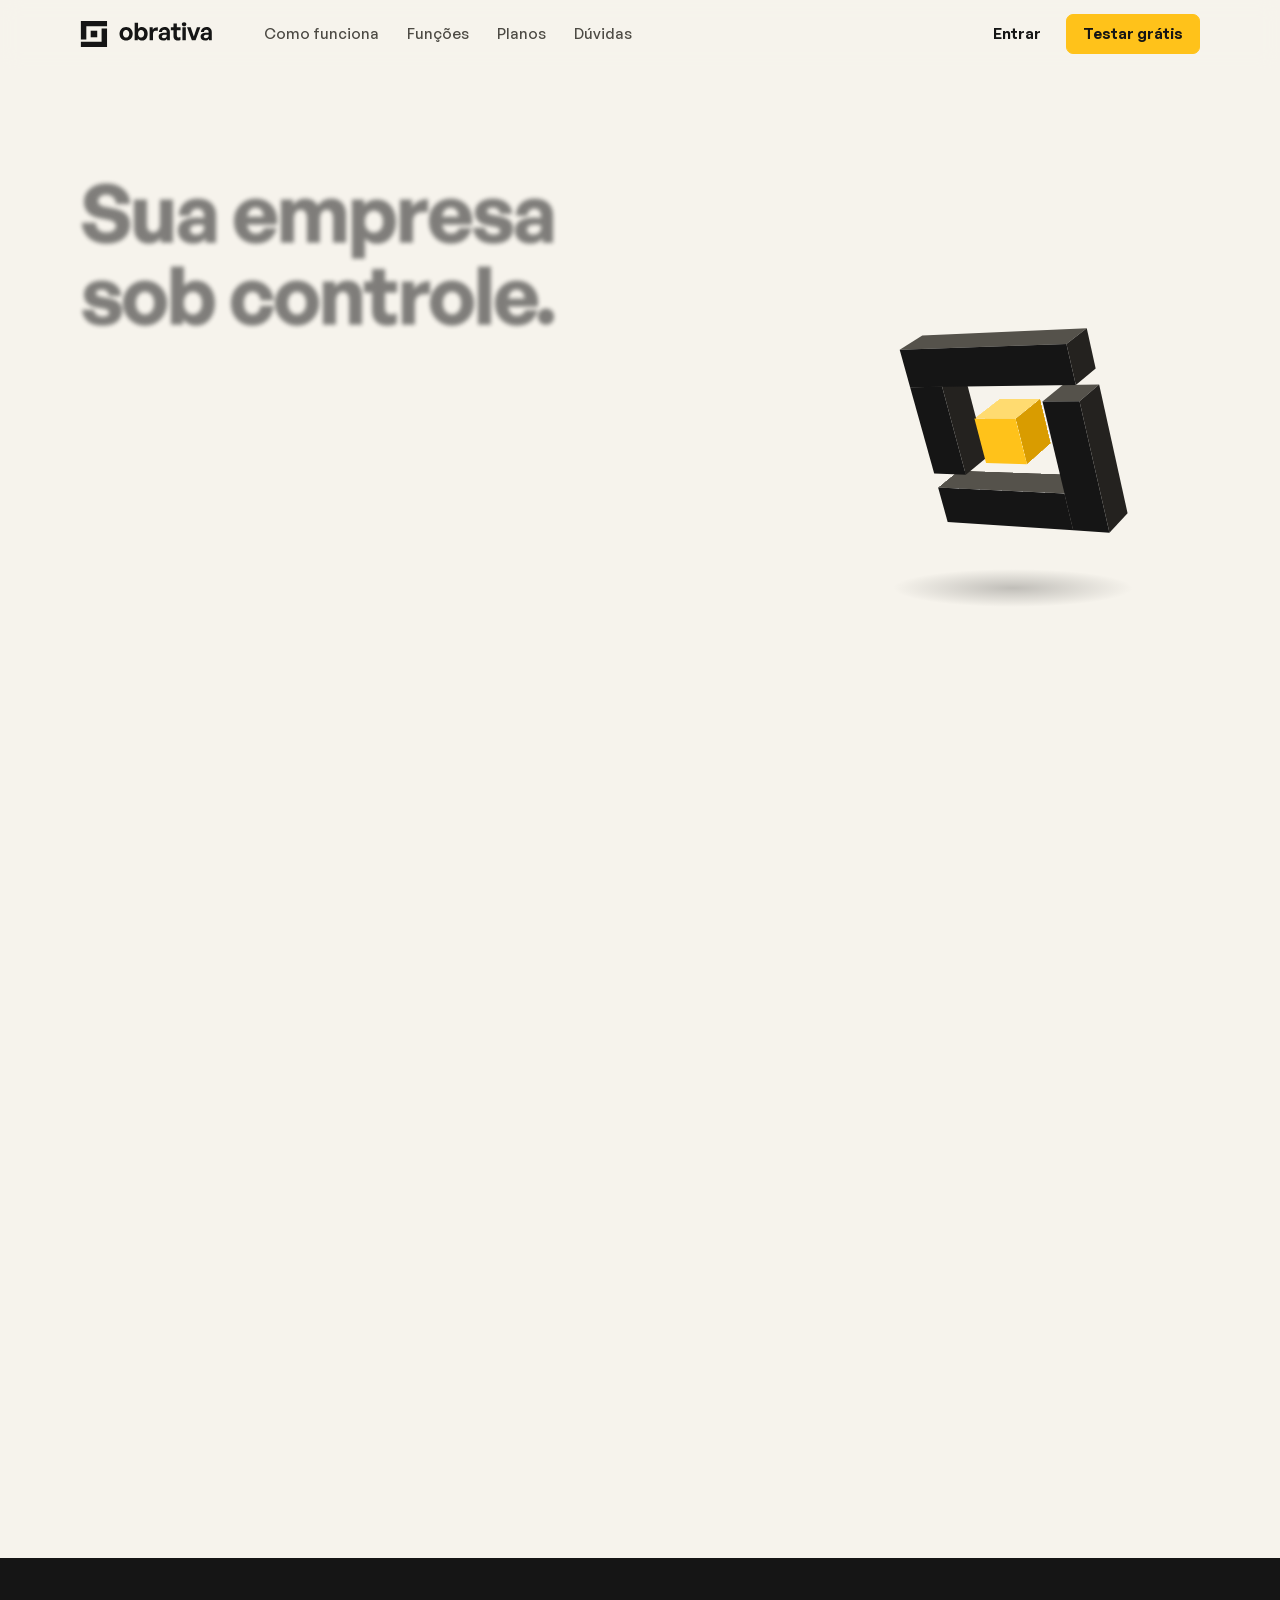
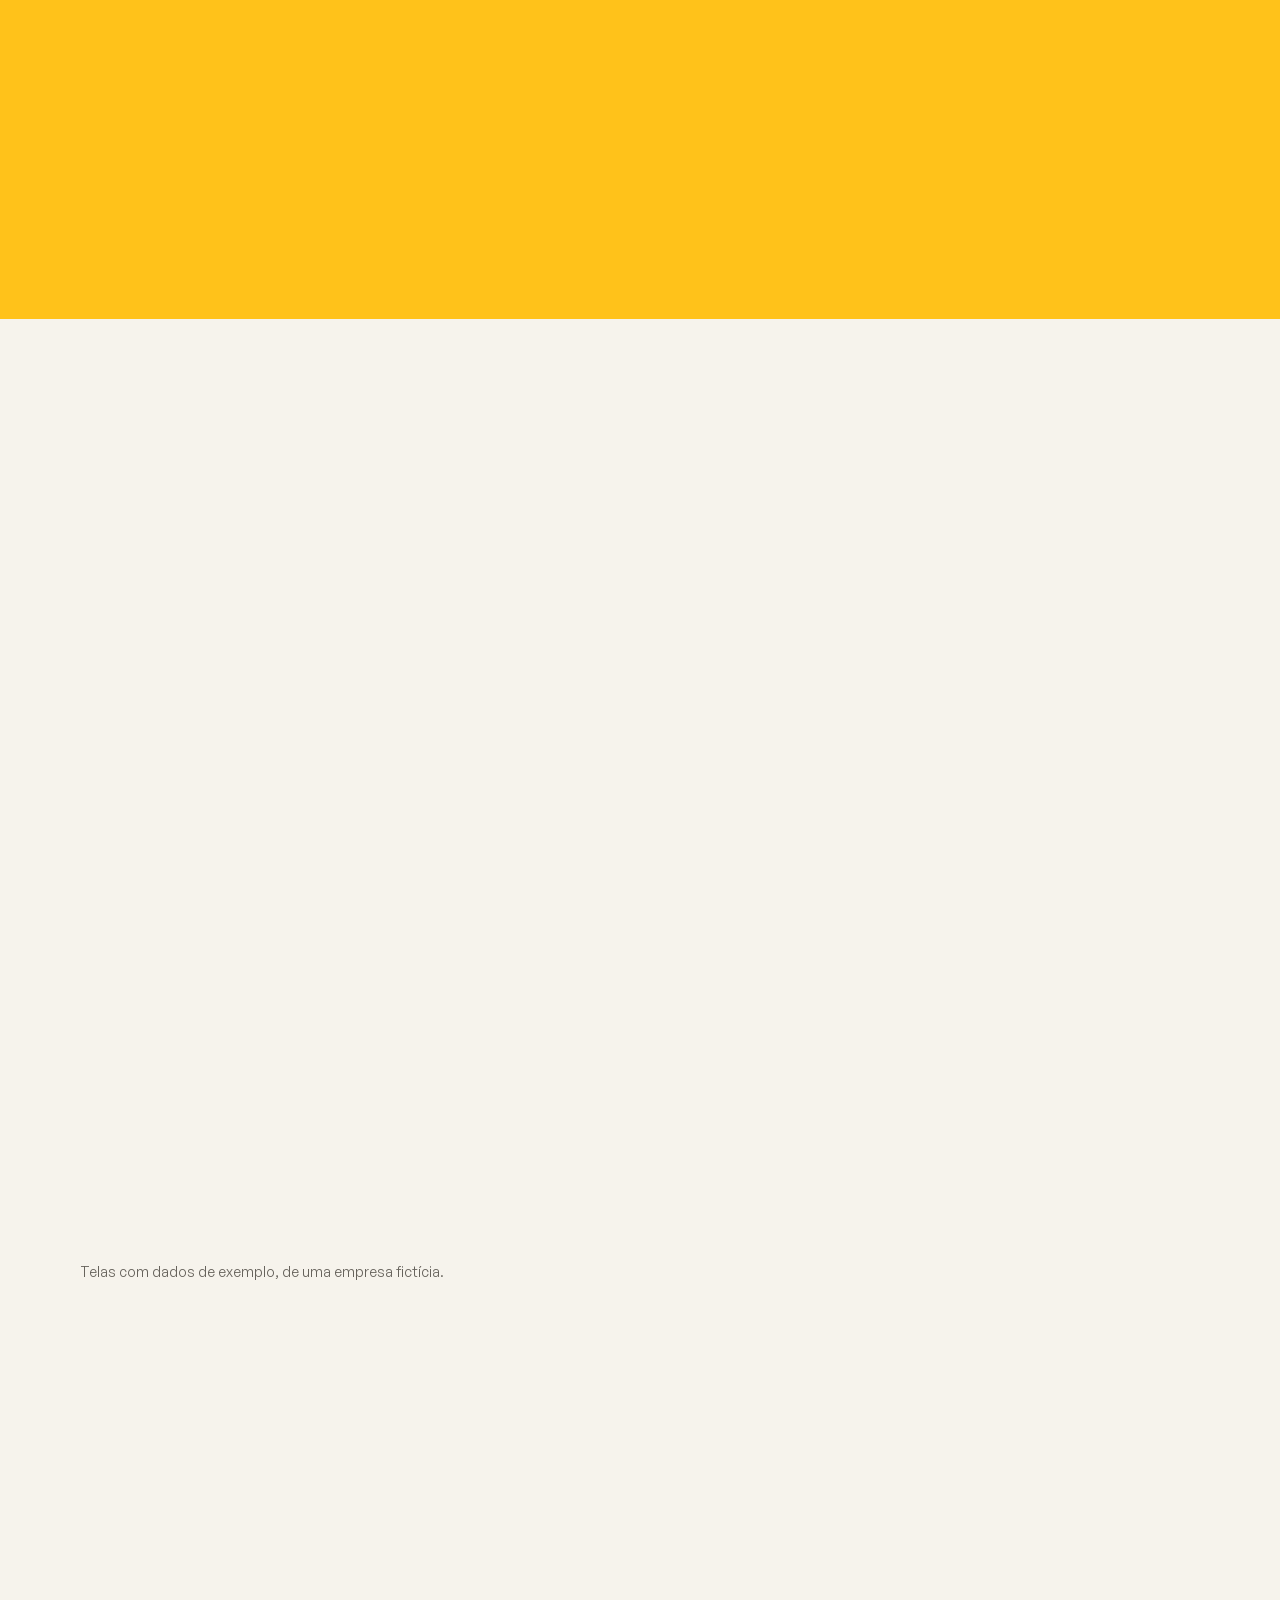
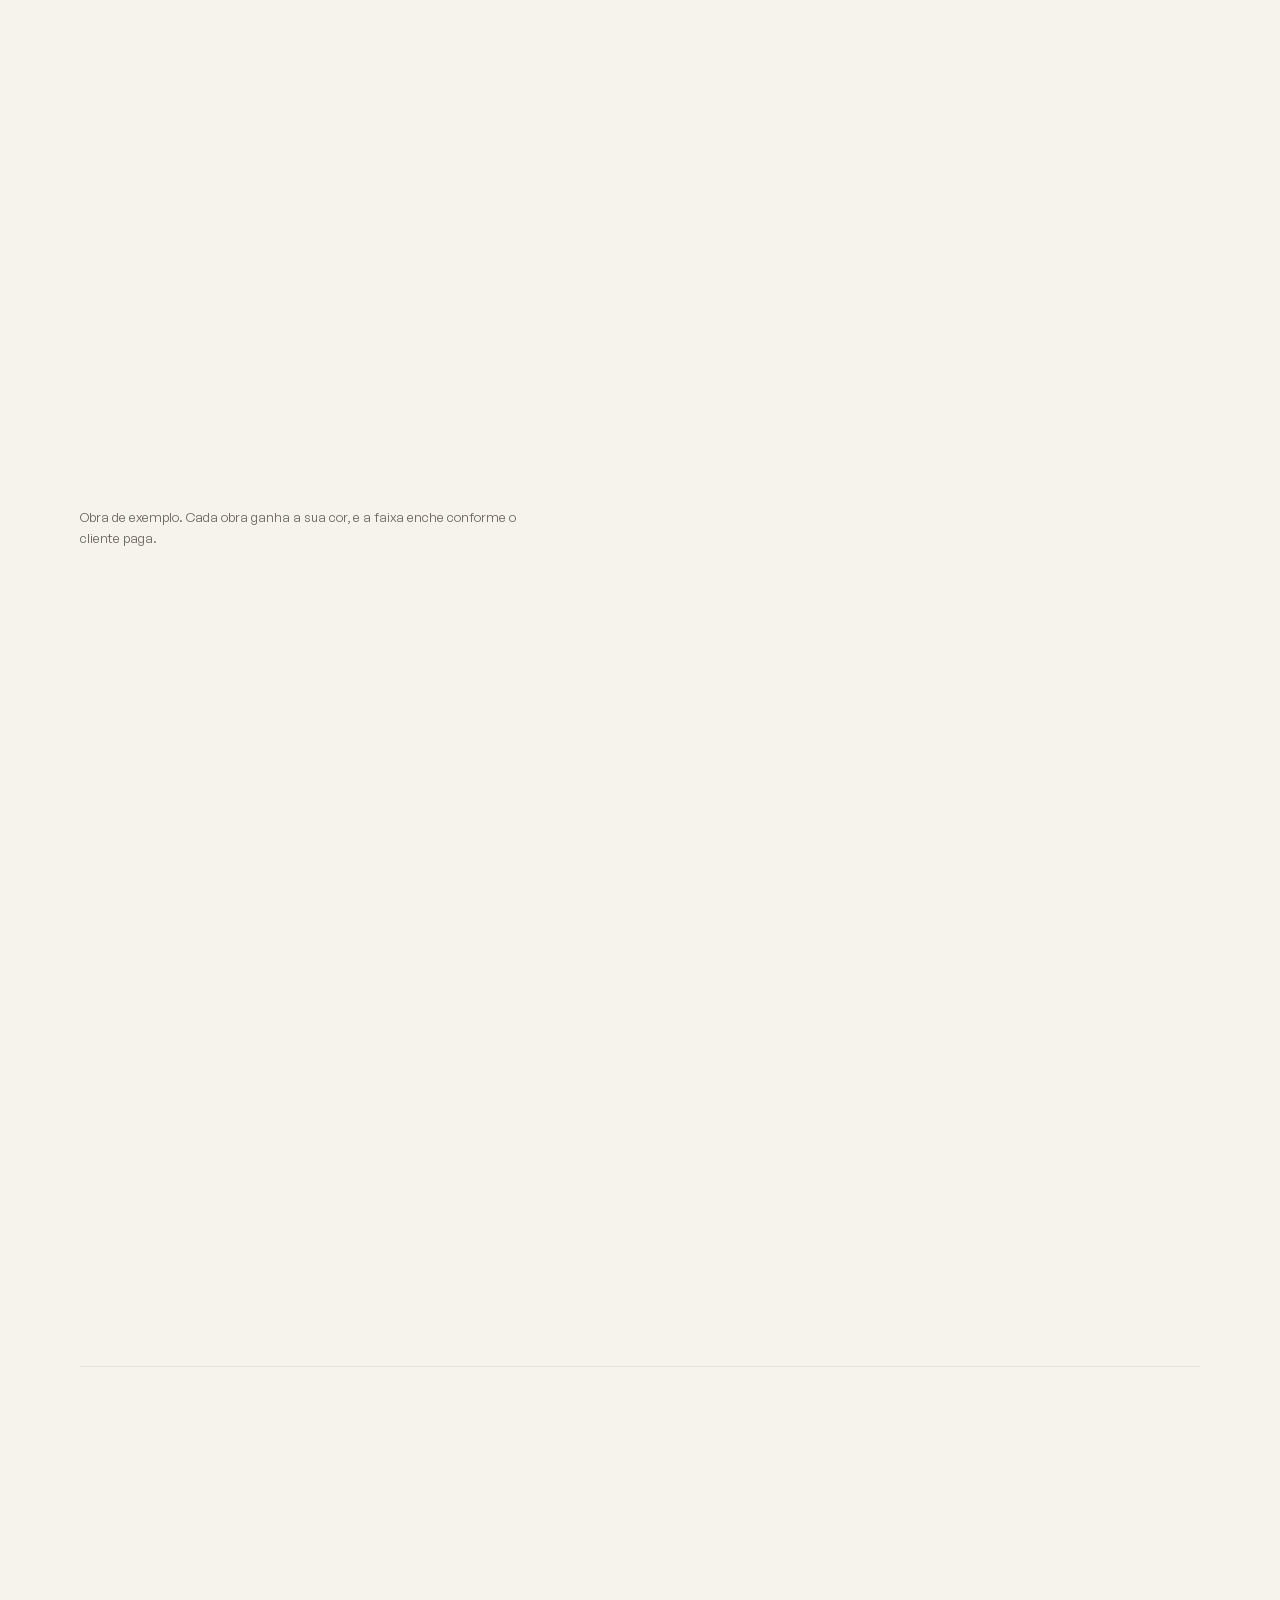
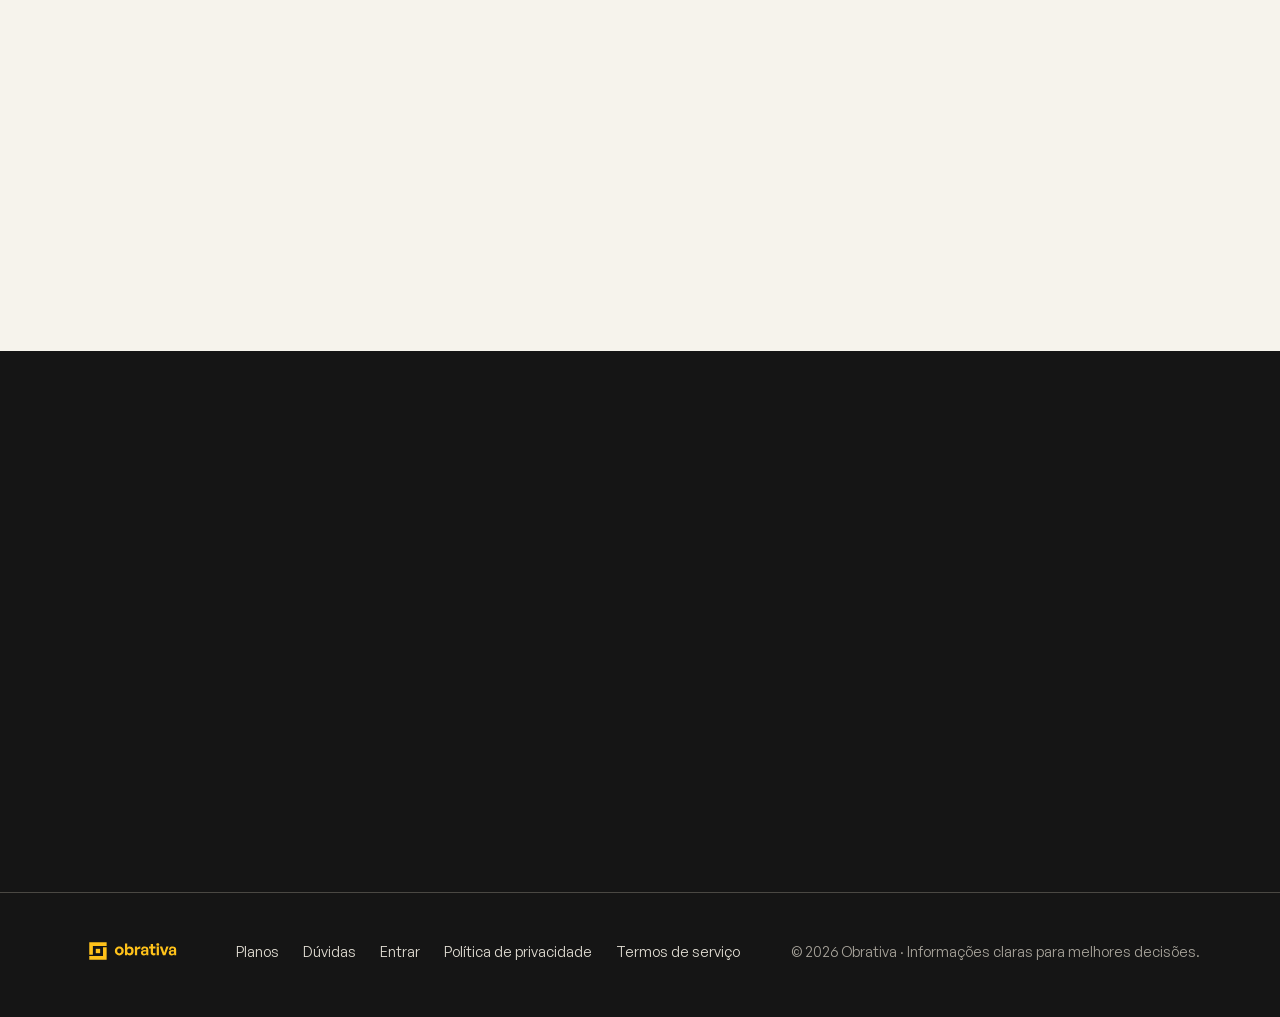
==== index.html @ 3d0e854f "Home no celular: título e símbolo 3D lado a lado No tablet e no celular o símbolo 3D ia para baixo d" ====
<!doctype html>
<html lang="pt-BR">
<head>
<meta charset="utf-8">
<meta name="viewport" content="width=device-width, initial-scale=1">
<title>Obrativa · Financeiro para empresas de obras e reformas</title>
<meta name="description" content="Você lança o pagamento uma vez e sabe na hora quanto tem no banco e quanto cada obra recebeu, gastou e ainda tem a receber. Teste grátis por 14 dias.">
<meta name="theme-color" content="#151515">
<meta property="og:title" content="Obrativa · Sua empresa sob controle. Cada obra também.">
<meta property="og:description" content="Um lançamento, dois controles: o caixa da empresa e o financeiro de cada obra, juntos. Para empresas de reforma, manutenção predial e fachadas.">
<meta property="og:image" content="assets/video-capa.webp">
<meta property="og:locale" content="pt_BR">
<script>{ document.documentElement.classList.add('anima'); setTimeout(() => { if (!window.gsap) document.documentElement.classList.remove('anima') }, 3000) }</script>
<link rel="icon" href="assets/favicon.svg" type="image/svg+xml">
<link rel="preload" href="assets/GeneralSans-Variable.woff2" as="font" type="font/woff2" crossorigin>
<style>
@font-face {
  font-family: "General Sans";
  src: url("assets/GeneralSans-Variable.woff2") format("woff2");
  font-weight: 200 700;
  font-display: swap;
}

:root {
  --amarelo: #ffc21a;
  --amarelo-pressionado: #f2b200;
  --amarelo-fundo: #fff4d1;
  --preto: #151515;
  --grafite: #2a2926;
  --grafite-borda: #4a4843;
  --trilho-texto: #e2ded4;
  --trilho-suave: #a8a49b;
  --cal: #f6f3ec;
  --papel: #ffffff;
  --papel-2: #faf8f3;
  --filete: #e6e1d6;
  --filete-forte: #cfc9bc;
  --tinta-2: #4d4a44;
  --tinta-3: #67635c;
  --terracota: #b5452f;
  --terracota-fundo: #fbe9e4;
  --musgo: #3d7a3a;
  --musgo-fundo: #e7f1e3;

  --sombra-painel: 0 1px 2px rgb(21 21 21 / 0.06), 0 6px 18px -8px rgb(21 21 21 / 0.12);
  --sombra-tela: 0 2px 4px rgb(21 21 21 / 0.08), 0 40px 80px -40px rgb(21 21 21 / 0.45);
  --raio: 10px;
  --raio-campo: 7px;
  --largura: 1200px;
  --margem: clamp(16px, 4vw, 40px);
  --sai: cubic-bezier(0.16, 1, 0.3, 1);
}

*, *::before, *::after { box-sizing: border-box; }
html { scroll-behavior: smooth; scroll-padding-top: 80px; -webkit-text-size-adjust: 100%; scrollbar-color: var(--filete-forte) var(--cal); }
body {
  margin: 0;
  background: var(--cal);
  color: var(--preto);
  font-family: "General Sans", "Segoe UI Variable Text", "Segoe UI", system-ui, -apple-system, Roboto, Arial, sans-serif;
  font-size: 17px;
  line-height: 1.55;
  font-variant-numeric: tabular-nums;
  text-rendering: optimizeLegibility;
  -webkit-font-smoothing: antialiased;
  caret-color: var(--preto);
}
::selection { background: var(--amarelo); color: var(--preto); }
img, video, svg { display: block; max-width: 100%; }
a { color: inherit; text-underline-offset: 3px; text-decoration-thickness: 1px; }
:focus-visible { outline: 2px solid var(--preto); outline-offset: 3px; border-radius: 4px; }
.escuro :focus-visible { outline-color: var(--amarelo); }
h1, h2, h3 { margin: 0; font-weight: 650; text-wrap: balance; }
p { margin: 0; text-wrap: pretty; }
.envelope { width: 100%; max-width: var(--largura); margin: 0 auto; padding: 0 var(--margem); }
.pular { position: absolute; left: 12px; top: -60px; background: var(--amarelo); color: var(--preto); padding: 10px 14px; border-radius: var(--raio-campo); font-weight: 600; z-index: 100; text-decoration: none; }
.pular:focus { top: 12px; }
.icone { width: 20px; height: 20px; flex: none; fill: none; stroke: currentColor; stroke-width: 1.6; stroke-linecap: round; stroke-linejoin: round; }

/* Botões */
.btn {
  display: inline-flex; align-items: center; justify-content: center; gap: 8px;
  min-height: 48px; padding: 12px 22px; border-radius: var(--raio-campo);
  font: inherit; font-size: 16px; font-weight: 600; line-height: 1.2; text-decoration: none; cursor: pointer;
  border: 1px solid var(--filete-forte); background: var(--papel); color: var(--preto);
  transition: background-color 160ms var(--sai), border-color 160ms var(--sai), transform 120ms var(--sai);
  touch-action: manipulation;
}
.btn:hover { background: var(--papel-2); border-color: var(--grafite-borda); }
.btn:active { transform: scale(0.97); }
.btn.prim { background: var(--amarelo); border-color: var(--amarelo); }
.btn.prim:hover { background: var(--amarelo-pressionado); border-color: var(--amarelo-pressionado); }
.btn.preto { background: var(--preto); border-color: var(--preto); color: var(--cal); }
.btn.preto:hover { background: var(--grafite); border-color: var(--grafite); }
.btn.fant { border-color: transparent; background: transparent; }
.btn.fant:hover { background: rgb(21 21 21 / 0.05); border-color: transparent; }
.escuro .btn.fant { color: var(--cal); }
.escuro .btn.fant:hover { background: rgb(246 243 236 / 0.08); }
.btn.peq { min-height: 40px; padding: 8px 16px; font-size: 15px; }

/* Topo */
.topo { position: sticky; top: 0; z-index: 50; background: rgb(246 243 236 / 0.92); backdrop-filter: saturate(1.4) blur(10px); border-bottom: 1px solid transparent; transition: border-color 200ms; }
.topo.rolou { border-bottom-color: var(--filete); }
.topo .envelope { display: flex; align-items: center; gap: 28px; height: 68px; }
.topo .marca img { height: 28px; width: auto; }
.topo nav { display: flex; gap: 4px; margin-left: 12px; }
.topo nav a { text-decoration: none; font-size: 15px; font-weight: 500; color: var(--tinta-2); padding: 8px 12px; border-radius: var(--raio-campo); }
.topo nav a:hover { color: var(--preto); background: rgb(21 21 21 / 0.05); }
.topo .acoes { margin-left: auto; display: flex; gap: 8px; align-items: center; }

/* Abertura */
.abertura { padding: clamp(48px, 8vw, 96px) 0 0; position: relative; }
.abertura .grade-abertura { display: grid; grid-template-columns: minmax(0, 1.3fr) minmax(0, 0.7fr); gap: clamp(24px, 4vw, 56px); align-items: center; }
.abertura .texto { max-width: 820px; }
/* Símbolo em 3D: dois esquadros pretos fecham o quadrado em volta do caixa amarelo */
.figura { position: relative; width: 100%; max-width: 420px; aspect-ratio: 1; justify-self: end; }
.figura .cena { position: absolute; inset: 0; perspective: 1200px; perspective-origin: 50% 40%; }
.figura .chao { position: absolute; left: 18%; right: 18%; bottom: 7%; height: 10%; border-radius: 50%; background: radial-gradient(closest-side, rgb(21 21 21 / 0.24), rgb(21 21 21 / 0)); }
.simbolo3d, .simbolo3d * { transform-style: preserve-3d; }
.simbolo3d { position: absolute; left: 50%; top: 46%; width: 0; height: 0; }
.simbolo3d .giro, .simbolo3d .grupo, .simbolo3d .peca { position: absolute; left: 0; top: 0; width: 0; height: 0; }
.simbolo3d .face { position: absolute; backface-visibility: hidden; }
.abertura h1 { font-size: clamp(40px, 6.4vw, 80px); line-height: 1.02; letter-spacing: -0.035em; }
.marcado { background: linear-gradient(var(--amarelo), var(--amarelo)) 0 88% no-repeat; -webkit-box-decoration-break: clone; box-decoration-break: clone; padding: 0 0.06em; }
.abertura .sub { margin-top: 24px; font-size: clamp(18px, 1.6vw, 21px); line-height: 1.5; color: var(--tinta-2); max-width: 640px; }
.abertura .ctas { display: flex; flex-wrap: wrap; gap: 12px; margin-top: 32px; align-items: center; }
.abertura .preco-inicial { margin-top: 16px; font-size: 15px; color: var(--tinta-3); }
.abertura .preco-inicial b { color: var(--preto); font-weight: 600; }
.palco-tela { margin-top: clamp(48px, 7vw, 80px); position: relative; z-index: 2; }
.tela {
  border-radius: 12px; overflow: hidden; background: var(--papel);
  border: 1px solid var(--filete); box-shadow: var(--sombra-tela);
}
.tela img { width: 100%; height: auto; aspect-ratio: 1600 / 1000; }
.tela { will-change: auto; }
.palco-tela .tela { margin-bottom: calc(-1 * clamp(60px, 10vw, 150px)); }
.publico { display: flex; flex-wrap: wrap; gap: 6px 22px; margin-top: 28px; font-size: 14.5px; color: var(--tinta-3); }
.publico b { color: var(--tinta-2); font-weight: 600; }

/* Dor (fundo preto) */
.escuro { background: var(--preto); color: var(--cal); }
.dor { padding: calc(clamp(60px, 10vw, 150px) + clamp(40px, 6vw, 72px)) 0 clamp(72px, 10vw, 128px); }
.dor .grade { display: grid; grid-template-columns: 1.05fr 0.95fr; gap: clamp(40px, 6vw, 88px); align-items: center; }
.dor h2 { font-size: clamp(32px, 4.2vw, 52px); line-height: 1.06; letter-spacing: -0.03em; }
.dor .lead { margin-top: 20px; color: var(--trilho-suave); font-size: 18px; max-width: 520px; }
.dores { list-style: none; margin: 40px 0 0; padding: 0; border-top: 1px solid var(--grafite-borda); }
.dores li { padding: 18px 0; border-bottom: 1px solid var(--grafite-borda); display: grid; grid-template-columns: 1fr; gap: 4px; }
.dores b { font-size: clamp(18px, 1.7vw, 21px); font-weight: 600; letter-spacing: -0.01em; }
.dores span { color: var(--trilho-suave); font-size: 15.5px; }

/* O mesmo lançamento, duas vezes */
.duplicado { position: relative; display: grid; gap: 14px; }
.duplicado .rot { font-size: 13px; font-weight: 600; color: var(--trilho-suave); letter-spacing: 0.02em; }
.lanc {
  display: grid; grid-template-columns: auto 1fr auto; gap: 4px 14px; align-items: center;
  background: var(--papel); color: var(--preto); border-radius: var(--raio); padding: 14px 16px;
  border: 1px solid var(--filete); box-shadow: var(--sombra-painel); font-size: 15px;
}
.lanc .data { font-size: 13px; color: var(--tinta-3); }
.lanc .quem { font-weight: 600; }
.lanc .det { grid-column: 2; font-size: 13px; color: var(--tinta-3); }
.lanc .valor { grid-row: 1 / span 2; grid-column: 3; color: var(--terracota); font-weight: 650; }
.lanc .ponto { width: 9px; height: 9px; border-radius: 50%; display: inline-block; margin-right: 6px; vertical-align: 1px; }
.duplicado .copia { opacity: 0.58; transform: translateX(18px) rotate(-1.2deg); filter: saturate(0.6); }
.duplicado .copia2 { opacity: 0.32; transform: translateX(36px) rotate(1deg); filter: saturate(0.4); }
.etiqueta-dup { margin-left: 8px; background: var(--terracota); color: #fff; font-size: 12px; font-weight: 600; padding: 3px 10px; border-radius: 999px; }
.duplicado-lugar { display: flex; flex-direction: column; gap: 10px; }
.duplicado-lugar .lugar { display: flex; align-items: center; font-size: 12.5px; color: var(--trilho-suave); font-weight: 600; }

/* Virada (amarelo) */
.virada { background: var(--amarelo); color: var(--preto); padding: clamp(72px, 10vw, 128px) 0; overflow: hidden; }
.virada .cab { max-width: 760px; }
.virada h2 { font-size: clamp(44px, 7vw, 96px); line-height: 0.98; letter-spacing: -0.04em; }
.virada .cab p { margin-top: 24px; font-size: clamp(18px, 1.6vw, 21px); max-width: 600px; }
.ramo { margin-top: clamp(48px, 6vw, 72px); display: grid; grid-template-columns: minmax(0, 1fr) 120px minmax(0, 1fr); align-items: center; }
.ramo .origem .rot, .ramo .destino .rot { font-size: 13px; font-weight: 600; margin-bottom: 8px; }
.ramo .origem .lanc { border-color: var(--preto); box-shadow: 0 1px 0 var(--preto), var(--sombra-painel); }
.ramo svg.linhas { width: 120px; height: 260px; overflow: visible; }
.ramo .linhas path { fill: none; stroke: var(--preto); stroke-width: 1.6; stroke-linecap: round; }
.ramo .destinos { display: grid; gap: 18px; }
.destino .cartao { background: var(--papel); border-radius: var(--raio); padding: 16px 18px; border: 1px solid rgb(21 21 21 / 0.12); box-shadow: var(--sombra-painel); }
.destino .titulo { display: flex; align-items: center; gap: 10px; font-weight: 650; font-size: 16px; }
.destino .titulo .ladrilho { width: 34px; height: 34px; border-radius: 8px; display: grid; place-items: center; background: var(--preto); color: var(--amarelo); }
.destino .linha-valor { display: flex; flex-wrap: wrap; align-items: baseline; justify-content: space-between; gap: 12px; margin-top: 12px; font-size: 14px; color: var(--tinta-2); }
.destino .numero { white-space: nowrap; font-weight: 650; color: var(--preto); font-size: 18px; }
.destino .numero .antes { color: var(--tinta-3); font-weight: 500; font-size: 14px; text-decoration: line-through; margin-right: 8px; }
.virada .rodape-ramo { margin-top: 36px; font-weight: 600; display: flex; gap: 10px; align-items: center; }

/* Movimento (GSAP). Sem JS ou com "reduzir movimento", tudo já aparece no lugar. */
.anima .abertura [data-entra] { opacity: 0; }
.linha-t { display: inline-block; }
.ramo .linhas path { stroke-dasharray: 160; }
.marcado { background-size: var(--grifo, 100%) 0.42em; }

/* Seções claras */
.secao { padding: clamp(72px, 10vw, 128px) 0; }
.secao h2 { font-size: clamp(32px, 4.2vw, 52px); line-height: 1.06; letter-spacing: -0.03em; max-width: 820px; }
.secao .lead { margin-top: 18px; font-size: 19px; color: var(--tinta-2); max-width: 640px; }

/* Vídeo */
.video-caixa { margin-top: 40px; position: relative; border-radius: 14px; overflow: hidden; background: var(--preto); box-shadow: var(--sombra-tela); aspect-ratio: 16 / 9; }
.video-caixa video { width: 100%; height: 100%; object-fit: cover; }
.video-caixa .tocar {
  position: absolute; inset: 0; display: grid; place-items: end start; padding: clamp(16px, 3vw, 32px); border: 0; cursor: pointer;
  background: linear-gradient(rgb(21 21 21 / 0) 40%, rgb(21 21 21 / 0.35)); color: var(--preto); font: inherit;
}
.video-caixa .tocar span { display: inline-flex; align-items: center; gap: 12px; background: var(--amarelo); padding: 16px 26px 16px 20px; border-radius: 999px; font-weight: 650; font-size: 17px; box-shadow: 0 12px 30px -10px rgb(21 21 21 / 0.5); transition: transform 200ms var(--sai); }
.video-caixa .tocar:hover span { transform: scale(1.04); }
.video-caixa .tocar svg { width: 22px; height: 22px; fill: var(--preto); }
.video-caixa.tocando .tocar { display: none; }
.nota { margin-top: 12px; font-size: 14px; color: var(--tinta-3); }

/* As cinco perguntas */
.perguntas .grade { display: grid; grid-template-columns: 0.9fr 1.1fr; gap: clamp(40px, 6vw, 80px); align-items: center; margin-top: 48px; }
.ficha { background: var(--papel); border: 1px solid var(--filete); border-radius: 14px; box-shadow: var(--sombra-painel); padding: 22px 24px 18px; }
.ficha .nome { display: flex; align-items: center; gap: 10px; font-weight: 650; font-size: 19px; }
.ficha .nome .ponto { width: 10px; height: 10px; border-radius: 50%; background: #566170; }
.ficha .tag { margin-left: auto; font-size: 12px; font-weight: 600; padding: 2px 9px; border-radius: 999px; background: var(--musgo-fundo); color: #2f6a2c; border: 1px solid #c8dfc1; }
.ficha dl { margin: 16px 0 0; }
.ficha .q { display: flex; justify-content: space-between; align-items: baseline; gap: 16px; padding: 12px 0; border-top: 1px solid var(--filete); }
.ficha dt { color: var(--tinta-2); font-size: 16px; }
.ficha dd { margin: 0; font-weight: 650; font-size: 18px; white-space: nowrap; }
.ficha .q.saldo dd { color: var(--musgo); }
.ficha .q.destaque { background: var(--amarelo-fundo); margin: 0 -24px; padding: 12px 24px; border-top-color: #f2d77a; }
.fita-bloco { margin-top: 8px; padding-top: 14px; border-top: 1px solid var(--filete); }
.fita-bloco .rot { display: flex; justify-content: space-between; font-size: 13px; font-weight: 600; color: var(--tinta-2); }
.fita { display: grid; grid-template-columns: repeat(7, 1fr); gap: 3px; height: 22px; margin-top: 8px; }
.fita i { border-radius: 4px; background: var(--papel-2); border: 1px dashed var(--filete-forte); position: relative; overflow: hidden; }
.fita i.cheio { border: 0; background: var(--t); }
.fita i.parcial { border: 1px solid var(--filete-forte); }
.fita i.parcial b { position: absolute; inset: 0 auto 0 0; width: var(--p); background: var(--t); }
.fita i.cheio, .fita i.parcial b { transform-origin: left center; }
.fita-bloco .escala { display: flex; justify-content: space-between; font-size: 12px; color: var(--tinta-3); margin-top: 6px; }
.exemplo { margin-top: 12px; font-size: 13px; color: var(--tinta-3); }

/* Funções */
.funcao { display: grid; grid-template-columns: 0.8fr 1.2fr; gap: clamp(32px, 5vw, 72px); align-items: center; padding: clamp(40px, 5vw, 64px) 0; border-top: 1px solid var(--filete); }
.funcao:first-of-type { border-top: 0; }
.funcao.inverte { grid-template-columns: 1.2fr 0.8fr; }
.funcao.inverte .texto { order: 2; }
.funcao h3 { font-size: clamp(24px, 2.4vw, 30px); line-height: 1.15; letter-spacing: -0.02em; }
.funcao p { margin-top: 14px; color: var(--tinta-2); }
.funcao ul { list-style: none; padding: 0; margin: 18px 0 0; display: grid; gap: 10px; }
.funcao li { display: flex; gap: 10px; font-size: 16px; }
.funcao li .icone { color: var(--musgo); margin-top: 3px; width: 18px; height: 18px; }
.plano-tag { display: inline-block; margin-top: 18px; font-size: 13px; font-weight: 600; color: var(--tinta-2); padding: 3px 10px; border: 1px solid var(--filete-forte); border-radius: 999px; background: var(--papel); }
.mais-funcoes { margin-top: clamp(32px, 4vw, 48px); display: grid; grid-template-columns: repeat(3, 1fr); border-top: 1px solid var(--preto); }
.mais-funcoes div { padding: 22px 24px 22px 0; border-bottom: 1px solid var(--filete); }
.mais-funcoes div:not(:nth-child(3n + 1)) { padding-left: 24px; border-left: 1px solid var(--filete); }
.mais-funcoes b { display: block; font-size: 17px; font-weight: 650; }
.mais-funcoes span { display: block; margin-top: 6px; font-size: 15px; color: var(--tinta-2); }

/* Planos */
.planos { background: var(--papel-2); border-top: 1px solid var(--filete); border-bottom: 1px solid var(--filete); }
.planos .cab { display: flex; flex-wrap: wrap; justify-content: space-between; align-items: end; gap: 24px; }
.periodo { position: relative; display: inline-flex; background: var(--papel); border: 1px solid var(--filete-forte); border-radius: 999px; padding: 4px; }
.periodo .pilula { position: absolute; left: 0; top: 4px; bottom: 4px; width: 0; border-radius: 999px; background: var(--preto); box-shadow: 0 2px 6px -2px rgb(21 21 21 / 0.4); }
.periodo button { position: relative; z-index: 1; font: inherit; font-size: 15px; font-weight: 600; border: 0; background: none; padding: 9px 18px; border-radius: 999px; cursor: pointer; color: var(--tinta-2); min-height: 40px; transition: color 220ms var(--sai); }
.periodo button[aria-pressed="true"] { color: var(--cal); }
.sem-pilula .periodo button[aria-pressed="true"] { background: var(--preto); }
.periodo small { font-weight: 500; opacity: 0.8; }
.cartoes { display: grid; grid-template-columns: repeat(3, 1fr); gap: 16px; margin-top: 40px; align-items: stretch; }
.plano { background: var(--papel); border: 1px solid var(--filete); border-radius: 14px; padding: 28px 26px; display: flex; flex-direction: column; box-shadow: var(--sombra-painel); }
.plano h3 { font-size: 24px; letter-spacing: -0.02em; display: flex; align-items: center; gap: 10px; }
.plano .frase { margin-top: 6px; color: var(--tinta-2); font-size: 15.5px; min-height: 2.9em; }
.plano .valor { margin-top: 22px; display: flex; align-items: baseline; gap: 6px; }
.plano .valor b { font-size: 46px; font-weight: 650; letter-spacing: -0.035em; line-height: 1; }
.plano .valor span { color: var(--tinta-3); font-size: 15px; }
.plano .equiv { margin-top: 6px; font-size: 14px; color: var(--tinta-3); min-height: 1.5em; }
.plano .btn { margin-top: 22px; width: 100%; }
.plano ul { list-style: none; padding: 0; margin: 24px 0 0; display: grid; gap: 11px; font-size: 15.5px; }
.plano li { display: flex; gap: 10px; }
.plano li .icone { color: var(--musgo); width: 18px; height: 18px; margin-top: 3px; }
.plano li.base { font-weight: 600; }
@media (hover: hover) {
  .plano { transition: box-shadow 260ms var(--sai), translate 260ms var(--sai); }
  .plano:hover { translate: 0 -3px; box-shadow: 0 2px 4px rgb(21 21 21 / 0.06), 0 22px 40px -22px rgb(21 21 21 / 0.35); }
}
.plano .valor b, .plano .valor span, .plano .equiv { display: inline-block; }
.plano.principal { background: var(--preto); color: var(--cal); border-color: var(--preto); transform: translateY(-8px); box-shadow: 0 30px 60px -30px rgb(21 21 21 / 0.6); }
.plano.principal .frase, .plano.principal .valor span, .plano.principal .equiv { color: var(--trilho-suave); }
.plano.principal li .icone { color: var(--amarelo); }
.plano .selo { font-size: 12px; font-weight: 600; color: var(--preto); background: var(--amarelo); padding: 3px 10px; border-radius: 999px; letter-spacing: 0; }
.planos .rodape { margin-top: 32px; display: flex; flex-wrap: wrap; gap: 8px 28px; font-size: 15px; color: var(--tinta-2); }
.planos .rodape span { display: inline-flex; gap: 8px; align-items: center; }
.planos .rodape .icone { width: 18px; height: 18px; color: var(--musgo); }

/* Dúvidas */
.duvidas .grade { display: grid; grid-template-columns: 0.75fr 1.25fr; gap: clamp(32px, 6vw, 96px); align-items: start; }
.duvidas .lead { font-size: 17px; }
.faq details { border-top: 1px solid var(--filete-forte); }
.faq details:last-child { border-bottom: 1px solid var(--filete-forte); }
.faq summary { list-style: none; cursor: pointer; display: flex; justify-content: space-between; gap: 20px; align-items: center; padding: 20px 0; font-weight: 600; font-size: 18px; }
.faq summary::-webkit-details-marker { display: none; }
.faq summary .icone { transition: transform 240ms var(--sai); }
.faq details[open] summary .icone { transform: rotate(45deg); }
.faq .resposta { margin: 0 0 18px; background: var(--papel); border: 1px solid var(--filete); border-radius: 12px; box-shadow: var(--sombra-painel); overflow: hidden; }
.faq .resposta p { padding: 18px 22px; color: var(--tinta-2); max-width: 68ch; }

/* Chamada final */
.final { padding: clamp(80px, 11vw, 144px) 0; text-align: left; }
.final .envelope { display: grid; grid-template-columns: 1fr auto; gap: 40px; align-items: end; }
.final h2 { font-size: clamp(36px, 5.4vw, 72px); line-height: 1.02; letter-spacing: -0.035em; max-width: 860px; }
.final h2 em { font-style: normal; color: var(--amarelo); }
.final p { margin-top: 20px; color: var(--trilho-suave); font-size: 18px; }
.final .ctas { display: flex; flex-direction: column; gap: 10px; align-items: stretch; min-width: 260px; }

.pe { background: var(--preto); color: var(--trilho-suave); border-top: 1px solid var(--grafite-borda); padding: 40px 0 48px; font-size: 14.5px; }
.pe .envelope { display: flex; flex-wrap: wrap; gap: 24px 48px; align-items: center; justify-content: space-between; }
.pe img { height: 36px; width: auto; }
.pe nav { display: flex; flex-wrap: wrap; gap: 8px 24px; }
.pe a { text-decoration: none; color: var(--trilho-texto); }
.pe a:hover { color: var(--amarelo); }

@media (max-width: 1000px) {
  /* Tablet e celular: título e símbolo 3D lado a lado (título maior); o resto do texto embaixo, na largura toda */
  .abertura .grade-abertura { grid-template-columns: minmax(0, 1fr) clamp(92px, 27vw, 240px); grid-template-areas: 'titulo figura' 'resto resto'; column-gap: clamp(8px, 3vw, 28px); row-gap: 0; align-items: center; }
  .abertura .texto { display: contents; }
  .abertura h1 { grid-area: titulo; }
  .abertura .texto > :not(h1) { grid-column: 1 / -1; }
  .figura { grid-area: figura; max-width: none; justify-self: end; margin: 0; }
  .topo nav { display: none; }
  .dor .grade, .perguntas .grade, .duvidas .grade { grid-template-columns: 1fr; }
  .funcao, .funcao.inverte { grid-template-columns: 1fr; }
  .funcao.inverte .texto { order: 0; }
  .cartoes { grid-template-columns: 1fr; max-width: 520px; }
  .plano.principal { transform: none; order: -1; }
  .mais-funcoes { grid-template-columns: 1fr 1fr; }
  .mais-funcoes div:not(:nth-child(3n + 1)) { padding-left: 0; border-left: 0; }
  .mais-funcoes div:nth-child(2n) { padding-left: 20px; border-left: 1px solid var(--filete); }
  .final .envelope { grid-template-columns: 1fr; }
  .final .ctas { flex-direction: row; flex-wrap: wrap; }
}
@media (max-width: 400px) {
  .abertura h1 { font-size: 34px; }
  .abertura .grade-abertura { grid-template-columns: minmax(0, 1fr) 88px; }
}
@media (max-width: 760px) {
  body { font-size: 16px; }
  .topo .envelope { height: 60px; gap: 12px; }
  .topo .marca img { height: 24px; }
  .topo .entrar { display: none; }
  .ramo { grid-template-columns: 1fr; }
  .ramo { gap: 20px; }
  .ramo svg.linhas { display: none; }
  .com-movimento .ramo .destino { transform: translateY(12px); }
  .abertura .ctas .btn { flex: 1 1 100%; }
  .mais-funcoes { grid-template-columns: 1fr; }
  .mais-funcoes div:nth-child(2n) { padding-left: 0; border-left: 0; }
  .ficha { padding: 18px 16px 14px; }
  .ficha .q.destaque { margin: 0 -16px; padding: 12px 16px; }
  .ficha dt { font-size: 15px; }
  .ficha dd { font-size: 16px; }
  .duplicado .copia { transform: rotate(-1deg); }
  .duplicado .copia2 { transform: rotate(0.8deg); }
  .duplicado { padding: 0 6px; }
  .faq summary { font-size: 17px; }
  .faq .resposta p { padding: 16px 18px; }
  .final .ctas .btn { flex: 1 1 100%; }
}
@media (prefers-reduced-motion: reduce) {
  html { scroll-behavior: auto; } /* os atalhos rolam pelo interacoes.js */
  *, *::before, *::after { transition-duration: 0.01ms !important; transition-delay: 0ms !important; }
}
</style>
</head>
<body>
<a class="pular" href="#conteudo">Pular para o conteúdo</a>

<svg width="0" height="0" style="position:absolute" aria-hidden="true">
  <symbol id="i-check" viewBox="0 0 20 20"><path d="m4.5 10.5 3.5 3.5 7.5-8"/></symbol>
  <symbol id="i-mais" viewBox="0 0 20 20"><path d="M10 4.5v11M4.5 10h11"/></symbol>
  <symbol id="i-avancar" viewBox="0 0 20 20"><path d="m8 4.5 5.5 5.5L8 15.5"/></symbol>
  <symbol id="i-banco" viewBox="0 0 20 20"><path d="M3 8 10 3.5 17 8M4.5 8.5v6M8 8.5v6M12 8.5v6M15.5 8.5v6M3 16.5h14"/></symbol>
  <symbol id="i-obras" viewBox="0 0 20 20"><path d="M3 16.5h14M5 16.5V9l5-4 5 4v7.5"/><path d="M8.5 16.5v-4h3v4"/></symbol>
  <symbol id="i-play" viewBox="0 0 20 20"><path d="M6.5 4.2v11.6a.7.7 0 0 0 1.05.6l9.2-5.8a.7.7 0 0 0 0-1.2l-9.2-5.8a.7.7 0 0 0-1.05.6z"/></symbol>
</svg>

<header class="topo" id="topo">
  <div class="envelope">
    <a class="marca" href="#inicio" aria-label="Obrativa, voltar ao início"><img src="assets/obrativa-horizontal.svg" alt="Obrativa" width="132" height="28"></a>
    <nav aria-label="Seções">
      <a href="#como-funciona">Como funciona</a>
      <a href="#funcoes">Funções</a>
      <a href="#planos">Planos</a>
      <a href="#duvidas">Dúvidas</a>
    </nav>
    <div class="acoes">
      <a class="btn fant peq entrar" href="https://eagleaiagency.github.io/obrativa.github.io/">Entrar</a>
      <a class="btn prim peq" href="https://eagleaiagency.github.io/obrativa.github.io/?plano=gestao">Testar grátis</a>
    </div>
  </div>
</header>

<main id="conteudo">

<section class="abertura" id="inicio" aria-labelledby="titulo">
  <div class="envelope">
    <div class="grade-abertura">
    <div class="texto">
      <h1 id="titulo"><span class="linha-t" data-entra>Sua empresa sob controle.</span> <span class="linha-t" data-entra><span class="marcado">Cada obra também.</span></span></h1>
      <p class="sub" data-entra>O financeiro feito para quem toca reforma, manutenção predial e fachada. Você lança o pagamento uma vez e já sabe quanto tem no banco e quanto cada obra recebeu, gastou e ainda tem a receber.</p>
      <div class="ctas" data-entra>
        <a class="btn prim" href="https://eagleaiagency.github.io/obrativa.github.io/?plano=gestao">Testar grátis por 14 dias <svg class="icone" aria-hidden="true"><use href="#i-avancar"/></svg></a>
        <a class="btn fant" href="#video"><svg class="icone" aria-hidden="true" style="fill:currentColor;stroke:none"><use href="#i-play"/></svg> Ver o app em 1 minuto</a>
      </div>
      <p class="preco-inicial" data-entra>Planos a partir de <b>R$ 59 por mês</b>. Troque de plano quando quiser.</p>
    </div>
    <div class="figura" aria-hidden="true"><div class="chao"></div><div class="cena" id="cena"></div></div>
    </div>
    <div class="publico" aria-label="Para quem é" data-entra>
      <b>Para empresas de</b><span>reformas</span><span>manutenção predial</span><span>fachadas</span><span>pintura</span><span>impermeabilização</span>
    </div>
    <div class="palco-tela" data-entra>
      <figure class="tela" style="margin:0">
        <img src="assets/tela-inicio.webp" width="1600" height="1000" alt="Painel Financeiro do Obrativa: saldo de todas as contas, entradas e saídas do mês, contas a pagar da semana e o resumo das obras." fetchpriority="high">
      </figure>
    </div>
  </div>
</section>

<section class="dor escuro" aria-labelledby="t-dor">
  <div class="envelope grade">
    <div>
      <h2 id="t-dor">Quem toca várias obras ao mesmo tempo conhece essa conta.</h2>
      <p class="lead">O cliente paga parcelado, ao longo de meses. Material, diária e empreiteiro saem toda semana. E o dinheiro de todas as obras cai na mesma conta.</p>
      <ul class="dores">
        <li><b>Uma planilha para cada obra.</b><span>E nenhuma bate com o extrato do banco.</span></li>
        <li><b>O mesmo pagamento anotado duas, três vezes.</b><span>No caixa, na planilha da obra, no caderno.</span></li>
        <li><b>No fim do mês, a pergunta sem resposta.</b><span>Qual obra deu dinheiro, e qual está consumindo o caixa das outras?</span></li>
      </ul>
    </div>
    <div class="duplicado" aria-hidden="true">
      <span class="rot">O mesmo pagamento, em três lugares</span>
      <div class="duplicado-lugar"><span class="lugar">Extrato do banco</span>
        <div class="lanc"><span class="data">03/10</span><span class="quem">Locadora Andaimes Forte</span><span class="valor">−R$ 2.086,00</span><span class="det">Aluguel de andaimes</span></div></div>
      <div class="duplicado-lugar copia"><span class="lugar">Planilha da obra</span>
        <div class="lanc"><span class="data">03/10</span><span class="quem">Andaimes (Forte)</span><span class="valor">−R$ 2.086,00</span><span class="det"><i class="ponto" style="background:#566170"></i>Edifício Alfa</span></div></div>
      <div class="duplicado-lugar copia2"><span class="lugar">Caderno do escritório <span class="etiqueta-dup">lançado de novo</span></span>
        <div class="lanc"><span class="data">04/10</span><span class="quem">andaime alfa</span><span class="valor">−R$ 2.086,00</span><span class="det">pago?</span></div></div>
    </div>
  </div>
</section>

<section class="virada" id="como-funciona" aria-labelledby="t-virada">
  <div class="envelope">
    <div class="cab">
      <h2 id="t-virada">Um lançamento. Dois controles.</h2>
      <p>Você registra o pagamento uma vez, dizendo de qual obra ele é. O caixa da empresa e o financeiro da obra se atualizam juntos. Nada é digitado duas vezes.</p>
    </div>
    <div class="ramo" id="ramo">
      <div class="origem">
        <div class="rot">Você lança uma vez</div>
        <div class="lanc"><span class="data">08/11</span><span class="quem">Locadora Andaimes Forte</span><span class="valor">−R$ 3.800,00</span><span class="det"><i class="ponto" style="background:#d0921f"></i>Galpão Leopoldina · Aluguel de equipamentos</span></div>
      </div>
      <svg class="linhas" viewBox="0 0 120 260" preserveAspectRatio="none" aria-hidden="true">
        <path d="M0 130 C 60 130, 60 60, 120 60"/>
        <path d="M0 130 C 60 130, 60 200, 120 200"/>
      </svg>
      <div class="destinos">
        <div class="destino">
          <div class="rot">E o caixa da empresa atualiza</div>
          <div class="cartao">
            <div class="titulo"><span class="ladrilho"><svg class="icone" aria-hidden="true"><use href="#i-banco"/></svg></span> Fluxo de Caixa Inter 2026</div>
            <div class="linha-valor"><span>Saldo da conta</span><span class="numero"><span class="antes">R$ 72.334,00</span>R$ 68.534,00</span></div>
          </div>
        </div>
        <div class="destino">
          <div class="rot">E a obra também</div>
          <div class="cartao">
            <div class="titulo"><span class="ladrilho"><svg class="icone" aria-hidden="true"><use href="#i-obras"/></svg></span> Galpão Logístico Leopoldina</div>
            <div class="linha-valor"><span>Despesas da obra</span><span class="numero"><span class="antes">R$ 86.867,00</span>R$ 90.667,00</span></div>
          </div>
        </div>
      </div>
    </div>
    <p class="rodape-ramo">Transferência entre as suas próprias contas não vira receita nem despesa. O app sabe a diferença.</p>
  </div>
</section>

<section class="secao" id="video" aria-labelledby="t-video">
  <div class="envelope">
    <h2 id="t-video">Veja o Obrativa funcionando.</h2>
    <p class="lead">Um minuto com as telas de verdade: do lançamento ao resumo de cada obra.</p>
    <div class="video-caixa" id="video-caixa">
      <video id="video-demo" src="assets/obrativa-video.mp4" poster="assets/video-capa.webp" preload="none" playsinline width="1600" height="900"></video>
      <button class="tocar" type="button" id="tocar" aria-label="Assistir ao vídeo de apresentação, 1 minuto"><span><svg aria-hidden="true" viewBox="0 0 20 20"><use href="#i-play"/></svg> Assistir · 1 min</span></button>
    </div>
    <p class="nota">Telas com dados de exemplo, de uma empresa fictícia.</p>
  </div>
</section>

<section class="secao perguntas" aria-labelledby="t-perguntas" style="padding-top:0">
  <div class="envelope">
    <h2 id="t-perguntas">As cinco perguntas de cada obra, respondidas em dois cliques.</h2>
    <p class="lead">Sem montar planilha. Os números saem dos mesmos lançamentos que alimentam o seu caixa.</p>
    <div class="grade">
      <div>
        <div class="ficha">
          <div class="nome"><span class="ponto"></span> Edifício Alfa <span class="tag">Em execução</span></div>
          <dl>
            <div class="q"><dt>Quanto vale o contrato?</dt><dd>R$ 260.000,00</dd></div>
            <div class="q"><dt>Quanto já recebi?</dt><dd>R$ 234.000,00</dd></div>
            <div class="q"><dt>Quanto já gastei?</dt><dd>R$ 148.485,00</dd></div>
            <div class="q saldo"><dt>Qual é o saldo da obra?</dt><dd>R$ 85.515,00</dd></div>
            <div class="q destaque"><dt>Quanto falta receber?</dt><dd>R$ 26.000,00</dd></div>
          </dl>
          <div class="fita-bloco">
            <div class="rot"><span>Contrato já recebido</span><span>90%</span></div>
            <div class="fita" role="img" aria-label="90% do contrato já recebido">
              <i class="cheio" style="--t:#e1e3e5"></i><i class="cheio" style="--t:#c6c9ce"></i><i class="cheio" style="--t:#a7adb5"></i><i class="cheio" style="--t:#828a95"></i><i class="cheio" style="--t:#566170"></i><i class="cheio" style="--t:#47505c"></i><i class="parcial" style="--t:#39404a;--p:30%"><b></b></i>
            </div>
            <div class="escala"><span>R$ 0</span><span>cada tom vale R$ 37.142,86</span><span>R$ 260.000</span></div>
          </div>
        </div>
        <p class="exemplo">Obra de exemplo. Cada obra ganha a sua cor, e a faixa enche conforme o cliente paga.</p>
      </div>
      <figure class="tela" style="margin:0">
        <img src="assets/tela-obras.webp" width="1600" height="1000" loading="lazy" alt="Resumo das Obras: para cada obra, valor contratado, recebido, despesas, saldo da obra e quanto falta receber.">
      </figure>
    </div>
  </div>
</section>

<section class="secao" id="funcoes" aria-labelledby="t-funcoes" style="padding-top:0">
  <div class="envelope">
    <h2 id="t-funcoes">Tudo o que o dono da empresa precisa enxergar. Nada que ele não vá usar.</h2>

    <article class="funcao">
      <div class="texto">
        <h3>Fluxo de caixa de cada banco, ano a ano.</h3>
        <p>Um extrato para cada conta, em ordem de data e com o saldo do dia. Esqueceu um pagamento? Lance com a data certa e os saldos se ajustam sozinhos.</p>
        <ul>
          <li><svg class="icone" aria-hidden="true"><use href="#i-check"/></svg>Saldo de abertura levado para o ano seguinte, sem virar receita</li>
          <li><svg class="icone" aria-hidden="true"><use href="#i-check"/></svg>Categorias que você mesmo edita, com uma explicação curta de cada uma</li>
          <li><svg class="icone" aria-hidden="true"><use href="#i-check"/></svg>Errou? Altere, exclua ou desfaça, com histórico de tudo</li>
        </ul>
        <span class="plano-tag">Em todos os planos</span>
      </div>
      <figure class="tela" style="margin:0"><img src="assets/tela-fluxo.webp" width="1600" height="1000" loading="lazy" alt="Fluxo de Caixa do Obrativa com lançamentos, obra de cada um e saldo corrido."></figure>
    </article>

    <article class="funcao inverte">
      <div class="texto">
        <h3>Quanto paguei de mão de obra no semestre? Está aqui.</h3>
        <p>Filtre por obra, categoria, favorecido e período e veja o total na hora. Exporte em PDF ou Excel. O Livro Caixa Anual sai pronto para o seu contador.</p>
        <ul>
          <li><svg class="icone" aria-hidden="true"><use href="#i-check"/></svg>Quanto foi pago a cada fornecedor, empreiteiro ou funcionário</li>
          <li><svg class="icone" aria-hidden="true"><use href="#i-check"/></svg>Receitas e despesas por conta, mês ou categoria</li>
          <li><svg class="icone" aria-hidden="true"><use href="#i-check"/></svg>Cada gráfico vem com uma frase que explica o número</li>
        </ul>
        <span class="plano-tag">Em todos os planos · relatórios por obra no Gestão e no Completo</span>
      </div>
      <figure class="tela" style="margin:0"><img src="assets/tela-relatorios.webp" width="1600" height="1000" loading="lazy" alt="Relatórios do Obrativa com gráficos de entradas e saídas e filtros por período, obra e categoria."></figure>
    </article>

    <article class="funcao">
      <div class="texto">
        <h3>O que vai entrar e sair, sem bagunçar o que já entrou.</h3>
        <p>Parcelas do contrato, aditivos, empreitadas por medição, cobrança por apartamento num condomínio. O app avisa antes de vencer e mostra a projeção do caixa sempre separada do saldo real.</p>
        <ul>
          <li><svg class="icone" aria-hidden="true"><use href="#i-check"/></svg>Lembrete três dias antes, no dia e depois do vencimento</li>
          <li><svg class="icone" aria-hidden="true"><use href="#i-check"/></svg>Pagou? Vincule ao lançamento, sem registrar de novo</li>
          <li><svg class="icone" aria-hidden="true"><use href="#i-check"/></svg>Recibo numerado com a sua logo, pronto para enviar ao cliente</li>
        </ul>
        <span class="plano-tag">No plano Completo</span>
      </div>
      <figure class="tela" style="margin:0"><img src="assets/tela-pagar.webp" width="1600" height="1000" loading="lazy" alt="Contas a pagar no Obrativa: parcelas com vencimento, valor em aberto e situação de cada uma."></figure>
    </article>

    <div class="mais-funcoes">
      <div><b>Aditivos de contrato</b><span>O valor da obra se atualiza; o que já foi recebido não muda.</span></div>
      <div><b>Despesas divididas entre obras</b><span>A compra de material para três obras sai uma vez do banco e vai para cada uma.</span></div>
      <div><b>Aviso de obra parada</b><span>Obra sem despesa há 30 dias? O app pergunta se ela terminou.</span></div>
      <div><b>Obras concluídas no arquivo</b><span>Terminou a garantia? Arquive a obra: sai da lista do dia a dia e o histórico fica guardado. Gestão e Completo.</span></div>
      <div><b>Equipe própria prevista</b><span>Oficiais, meio-oficiais e ajudantes por obra, contra o que foi pago.</span></div>
      <div><b>Várias empresas, um acesso</b><span>Tem mais de um CNPJ? Troque de empresa pelo topo da tela, sem misturar caixa nem relatórios. Plano Completo.</span></div>
    </div>
  </div>
</section>

<section class="secao planos" id="planos" aria-labelledby="t-planos">
  <div class="envelope">
    <div class="cab">
      <div>
        <h2 id="t-planos">Escolha o plano do tamanho da sua empresa.</h2>
        <p class="lead">Teste grátis por 14 dias. Mude de plano quando quiser, sem perder cadastros nem histórico.</p>
      </div>
      <div class="periodo" role="group" aria-label="Forma de pagamento">
        <span class="pilula" aria-hidden="true"></span>
        <button type="button" data-periodo="mes" aria-pressed="true">Mensal</button>
        <button type="button" data-periodo="ano" aria-pressed="false">Anual <small>· pague 10 meses</small></button>
      </div>
    </div>

    <div class="cartoes">
      <article class="plano">
        <h3>Light</h3>
        <p class="frase">Seu financeiro organizado.</p>
        <div class="valor"><b data-mes="R$ 59" data-ano="R$ 590">R$ 59</b><span data-mes="por mês" data-ano="por ano">por mês</span></div>
        <p class="equiv" data-mes="" data-ano="equivale a R$ 49,17 por mês"></p>
        <a class="btn" href="https://eagleaiagency.github.io/obrativa.github.io/?plano=light">Testar o Light grátis</a>
        <ul>
          <li><svg class="icone" aria-hidden="true"><use href="#i-check"/></svg>Fluxo de caixa: o que entrou, saiu e sobrou</li>
          <li><svg class="icone" aria-hidden="true"><use href="#i-check"/></svg>Contas bancárias e transferências entre elas</li>
          <li><svg class="icone" aria-hidden="true"><use href="#i-check"/></svg>Categorias editáveis, com orientação de uso</li>
          <li><svg class="icone" aria-hidden="true"><use href="#i-check"/></svg>Relatórios por conta, período e categoria</li>
          <li><svg class="icone" aria-hidden="true"><use href="#i-check"/></svg>Histórico anual e Livro Caixa Anual</li>
        </ul>
      </article>

      <article class="plano principal escuro">
        <h3>Gestão <span class="selo">Recomendado</span></h3>
        <p class="frase">Seu financeiro e suas obras sob controle.</p>
        <div class="valor"><b data-mes="R$ 129" data-ano="R$ 1.290">R$ 129</b><span data-mes="por mês" data-ano="por ano">por mês</span></div>
        <p class="equiv" data-mes="" data-ano="equivale a R$ 107,50 por mês"></p>
        <a class="btn prim" href="https://eagleaiagency.github.io/obrativa.github.io/?plano=gestao">Testar o Gestão grátis</a>
        <ul>
          <li class="base"><svg class="icone" aria-hidden="true"><use href="#i-mais"/></svg>Tudo do Light, e mais:</li>
          <li><svg class="icone" aria-hidden="true"><use href="#i-check"/></svg>Obras com valor do contrato e aditivos</li>
          <li><svg class="icone" aria-hidden="true"><use href="#i-check"/></svg>Um lançamento vale para a empresa e para a obra</li>
          <li><svg class="icone" aria-hidden="true"><use href="#i-check"/></svg>Recebido, gasto e saldo de cada obra</li>
          <li><svg class="icone" aria-hidden="true"><use href="#i-check"/></svg>Resumo de todas as obras e relatórios por obra</li>
          <li><svg class="icone" aria-hidden="true"><use href="#i-check"/></svg>Despesas comuns divididas entre as obras, sem duplicar a saída do banco</li>
          <li><svg class="icone" aria-hidden="true"><use href="#i-check"/></svg>Obras concluídas no arquivo, com todo o histórico guardado</li>
        </ul>
      </article>

      <article class="plano">
        <h3>Completo</h3>
        <p class="frase">Controle o presente e planeje o futuro.</p>
        <div class="valor"><b data-mes="R$ 229" data-ano="R$ 2.290">R$ 229</b><span data-mes="por mês" data-ano="por ano">por mês</span></div>
        <p class="equiv" data-mes="" data-ano="equivale a R$ 190,83 por mês"></p>
        <a class="btn" href="https://eagleaiagency.github.io/obrativa.github.io/?plano=completo">Testar o Completo grátis</a>
        <ul>
          <li class="base"><svg class="icone" aria-hidden="true"><use href="#i-mais"/></svg>Tudo do Gestão, e mais:</li>
          <li><svg class="icone" aria-hidden="true"><use href="#i-check"/></svg>Contas a pagar e a receber, com parcelas e pagamentos parciais</li>
          <li><svg class="icone" aria-hidden="true"><use href="#i-check"/></svg>Lembretes de vencimento</li>
          <li><svg class="icone" aria-hidden="true"><use href="#i-check"/></svg>Equipe própria prevista e empreitadas por medição</li>
          <li><svg class="icone" aria-hidden="true"><use href="#i-check"/></svg>Correção de parcelas e cobrança por condômino</li>
          <li><svg class="icone" aria-hidden="true"><use href="#i-check"/></svg>Projeção do caixa, separada do saldo real</li>
          <li><svg class="icone" aria-hidden="true"><use href="#i-check"/></svg>Recibos para os seus clientes</li>
          <li><svg class="icone" aria-hidden="true"><use href="#i-check"/></svg>Várias empresas (CNPJs) com o mesmo acesso, cada uma com seus dados</li>
        </ul>
      </article>
    </div>

    <div class="rodape">
      <span><svg class="icone" aria-hidden="true"><use href="#i-check"/></svg>14 dias grátis em qualquer plano</span>
      <span><svg class="icone" aria-hidden="true"><use href="#i-check"/></svg>No anual, você paga 10 meses e usa 12</span>
      <span><svg class="icone" aria-hidden="true"><use href="#i-check"/></svg>Seus dados guardados na nuvem, com cópia automática</span>
    </div>
  </div>
</section>

<section class="secao duvidas" id="duvidas" aria-labelledby="t-duvidas">
  <div class="envelope grade">
    <div>
      <h2 id="t-duvidas">Dúvidas comuns.</h2>
      <p class="lead">Não achou a sua? Comece o teste e veja com os seus próprios números.</p>
    </div>
    <div class="faq">
      <details>
        <summary>Preciso entender de contabilidade?<svg class="icone" aria-hidden="true"><use href="#i-mais"/></svg></summary>
        <div class="resposta"><p>Não. Você lança o que entrou e o que saiu, e diz de qual obra é. Cada categoria tem uma explicação curta de quando usar. O resto o app calcula.</p></div>
      </details>
      <details>
        <summary>O que quer dizer “um lançamento, dois controles”?<svg class="icone" aria-hidden="true"><use href="#i-mais"/></svg></summary>
        <div class="resposta"><p>O mesmo registro atualiza o saldo do banco e o financeiro da obra. Você não precisa de uma planilha para o caixa e outra para cada obra.</p></div>
      </details>
      <details>
        <summary>Em quais aparelhos funciona?<svg class="icone" aria-hidden="true"><use href="#i-mais"/></svg></summary>
        <div class="resposta"><p>No navegador do computador, do notebook e do tablet, inclusive iPad. Dá para criar um atalho na área de trabalho ou na tela inicial e abrir como um app.</p></div>
      </details>
      <details>
        <summary>Meus dados ficam seguros?<svg class="icone" aria-hidden="true"><use href="#i-mais"/></svg></summary>
        <div class="resposta"><p>Ficam na nuvem, com acesso por login, conexão criptografada e cópias de segurança automáticas. Se o computador quebrar ou for trocado, nada se perde. Você pode exportar seus dados quando quiser, e o tratamento segue a LGPD.</p></div>
      </details>
      <details>
        <summary>Tenho mais de uma empresa. Preciso de duas assinaturas?<svg class="icone" aria-hidden="true"><use href="#i-mais"/></svg></summary>
        <div class="resposta"><p>Não. No plano Completo você administra várias empresas, cada uma com seu CNPJ, com o mesmo acesso. Cada empresa tem os próprios fluxos, obras, lançamentos e relatórios, e a troca é feita pelo topo da tela. Os valores de uma empresa nunca aparecem na outra.</p></div>
      </details>
      <details>
        <summary>O que acontece com as obras que já terminaram?<svg class="icone" aria-hidden="true"><use href="#i-mais"/></svg></summary>
        <div class="resposta"><p>Concluída, a obra continua aceitando recebimentos e despesas, por exemplo na garantia. Depois, nos planos Gestão e Completo, você pode arquivá-la: ela sai da lista do dia a dia e todo o histórico continua guardado, nos relatórios. Se precisar, é só reativar.</p></div>
      </details>
      <details>
        <summary>Posso começar no Light e mudar depois?<svg class="icone" aria-hidden="true"><use href="#i-mais"/></svg></summary>
        <div class="resposta"><p>Pode. Ao mudar de plano, seus cadastros e todo o histórico financeiro continuam lá.</p></div>
      </details>
      <details>
        <summary>O Obrativa substitui o meu contador?<svg class="icone" aria-hidden="true"><use href="#i-mais"/></svg></summary>
        <div class="resposta"><p>Não. Ele organiza o seu caixa e o de cada obra, e entrega ao contador o Livro Caixa Anual e os relatórios prontos, em PDF ou Excel.</p></div>
      </details>
      <details>
        <summary>Emite nota fiscal ou boleto?<svg class="icone" aria-hidden="true"><use href="#i-mais"/></svg></summary>
        <div class="resposta"><p>Não. O plano Completo gera recibos numerados dos valores que você recebeu, para enviar ao cliente. Eles não são documento fiscal.</p></div>
      </details>
      <details>
        <summary>Dá para importar o extrato do banco?<svg class="icone" aria-hidden="true"><use href="#i-mais"/></svg></summary>
        <div class="resposta"><p>A importação de extrato (OFX e CSV), com o reconhecimento do favorecido e da categoria, está prevista para a próxima etapa do Obrativa.</p></div>
      </details>
    </div>
  </div>
</section>

<section class="final escuro" aria-labelledby="t-final">
  <div class="envelope">
    <div>
      <h2 id="t-final">Saiba hoje quanto cada obra recebeu, gastou <em>e ainda tem a receber.</em></h2>
      <p>14 dias grátis. Planos a partir de R$ 59 por mês.</p>
    </div>
    <div class="ctas">
      <a class="btn prim" href="https://eagleaiagency.github.io/obrativa.github.io/?plano=gestao">Testar grátis por 14 dias</a>
      <a class="btn fant" href="#planos">Comparar os planos</a>
    </div>
  </div>
</section>

</main>

<footer class="pe">
  <div class="envelope">
    <img src="assets/obrativa-horizontal-reverso.svg" alt="Obrativa" width="105" height="36">
    <nav aria-label="Rodapé">
      <a href="#planos">Planos</a>
      <a href="#duvidas">Dúvidas</a>
      <a href="https://eagleaiagency.github.io/obrativa.github.io/">Entrar</a>
      <a href="privacidade.html">Política de privacidade</a>
      <a href="termos.html">Termos de serviço</a>
    </nav>
    <span>© 2026 Obrativa · Informações claras para melhores decisões.</span>
  </div>
</footer>

<script>
  // Borda do topo ao rolar
  const topo = document.getElementById('topo')
  const marcarTopo = () => topo.classList.toggle('rolou', scrollY > 8)
  addEventListener('scroll', marcarTopo, { passive: true }); marcarTopo()

  // Vídeo: o botão grande dá o play; depois ficam os controles do navegador
  const caixa = document.getElementById('video-caixa'), video = document.getElementById('video-demo')
  document.getElementById('tocar').addEventListener('click', () => { caixa.classList.add('tocando'); video.controls = true; video.play(); video.focus() })
  video.addEventListener('play', () => { caixa.classList.add('tocando'); video.controls = true })

  // Mensal × anual: a pílula vai até o botão escolhido
  const botoes = document.querySelectorAll('.periodo button')
  const pilula = document.querySelector('.periodo .pilula')
  const moverPilula = (b, animar) => {
    const x = b.offsetLeft, w = b.offsetWidth
    if (animar && window.gsap) gsap.to(pilula, { x, width: w, duration: 0.5, ease: 'expo.out' })
    else if (window.gsap) gsap.set(pilula, { x, width: w })
    else { pilula.style.transform = 'translateX(' + x + 'px)'; pilula.style.width = w + 'px' }
  }
  const ativo = () => document.querySelector('.periodo button[aria-pressed="true"]')
  moverPilula(ativo(), false)
  document.fonts?.ready.then(() => moverPilula(ativo(), false))
  addEventListener('resize', () => moverPilula(ativo(), false))
  botoes.forEach((b) => b.addEventListener('click', () => {
    const p = b.dataset.periodo
    if (b.getAttribute('aria-pressed') === 'true') return
    botoes.forEach((x) => x.setAttribute('aria-pressed', String(x === b)))
    moverPilula(b, true)
    const alvos = document.querySelectorAll('[data-mes]')
    if (window.trocarPreco) window.trocarPreco(alvos, p)
    else alvos.forEach((el) => { el.textContent = el.dataset[p] })
  }))

</script>
<script src="assets/gsap.min.js" defer></script>
<script src="assets/ScrollTrigger.min.js" defer></script>
<script src="assets/movimento.js" defer></script>
<script src="assets/interacoes.js" defer></script>
</body>
</html>
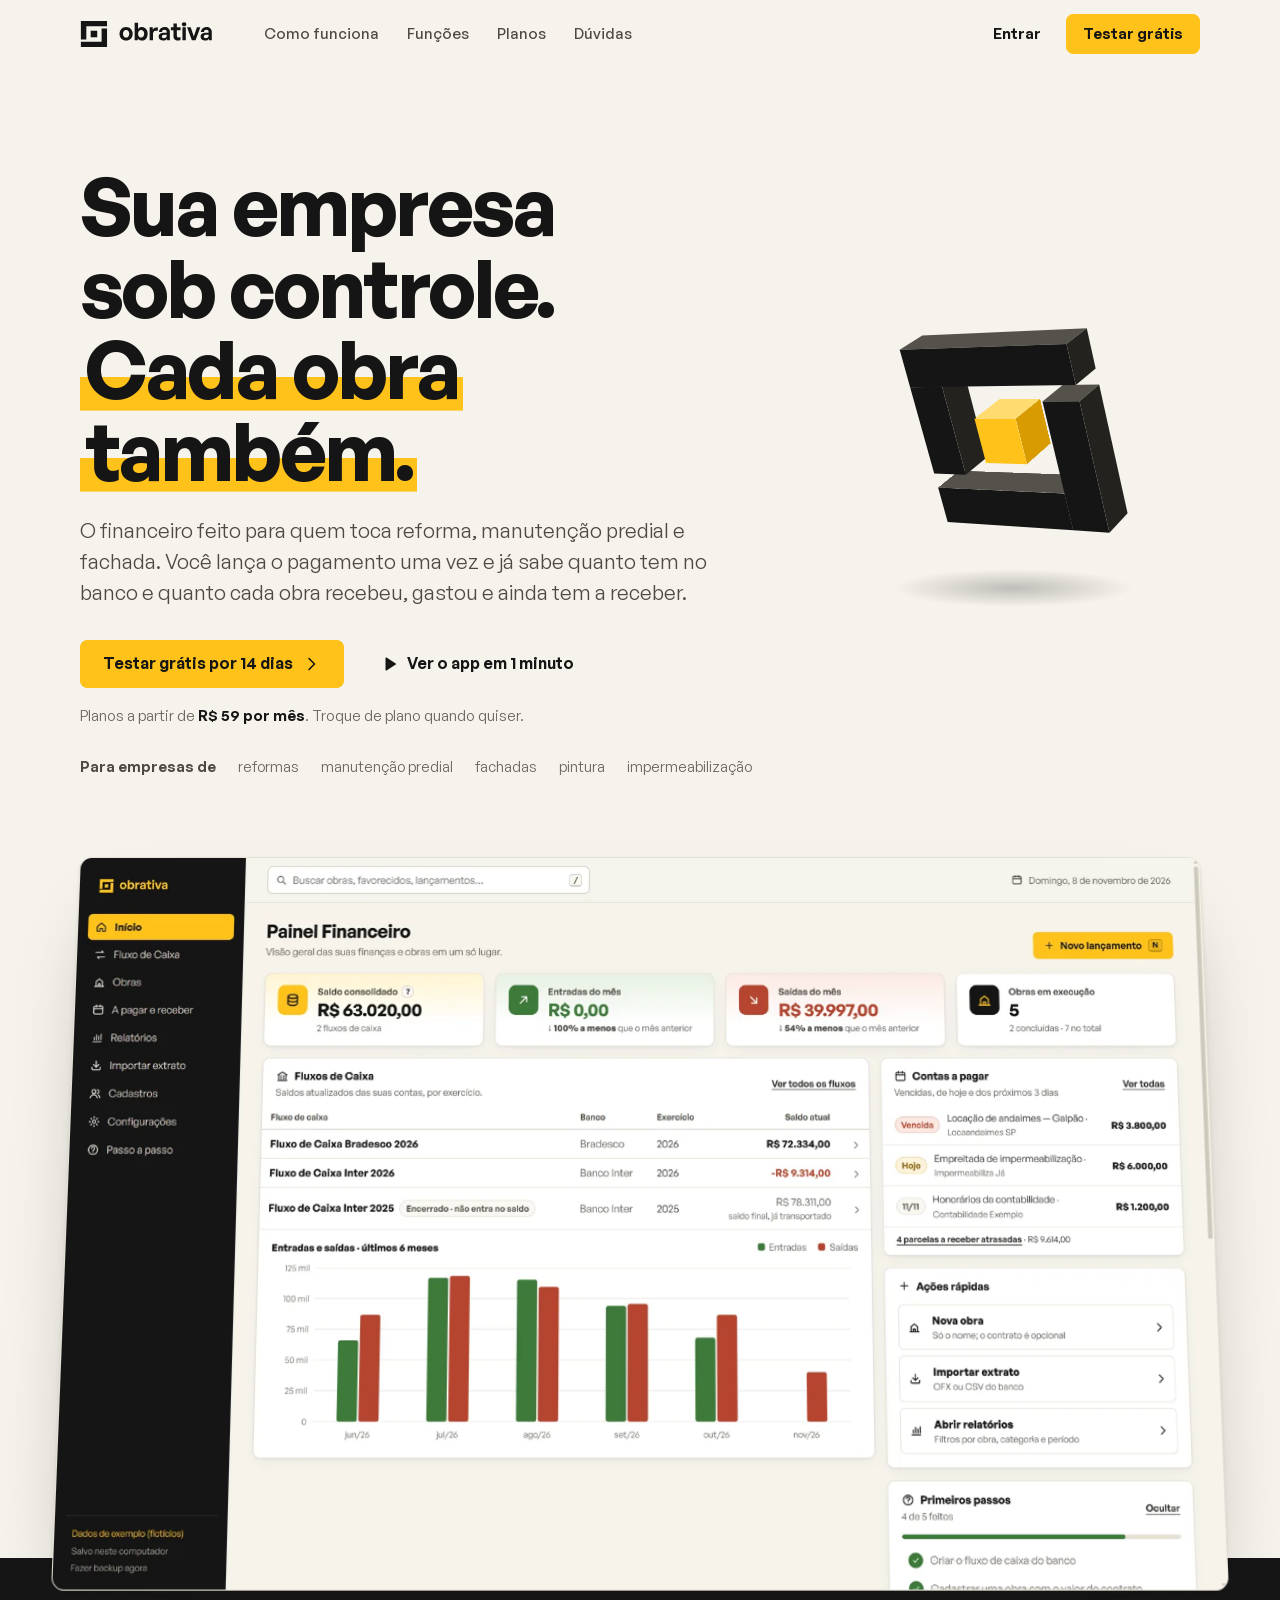
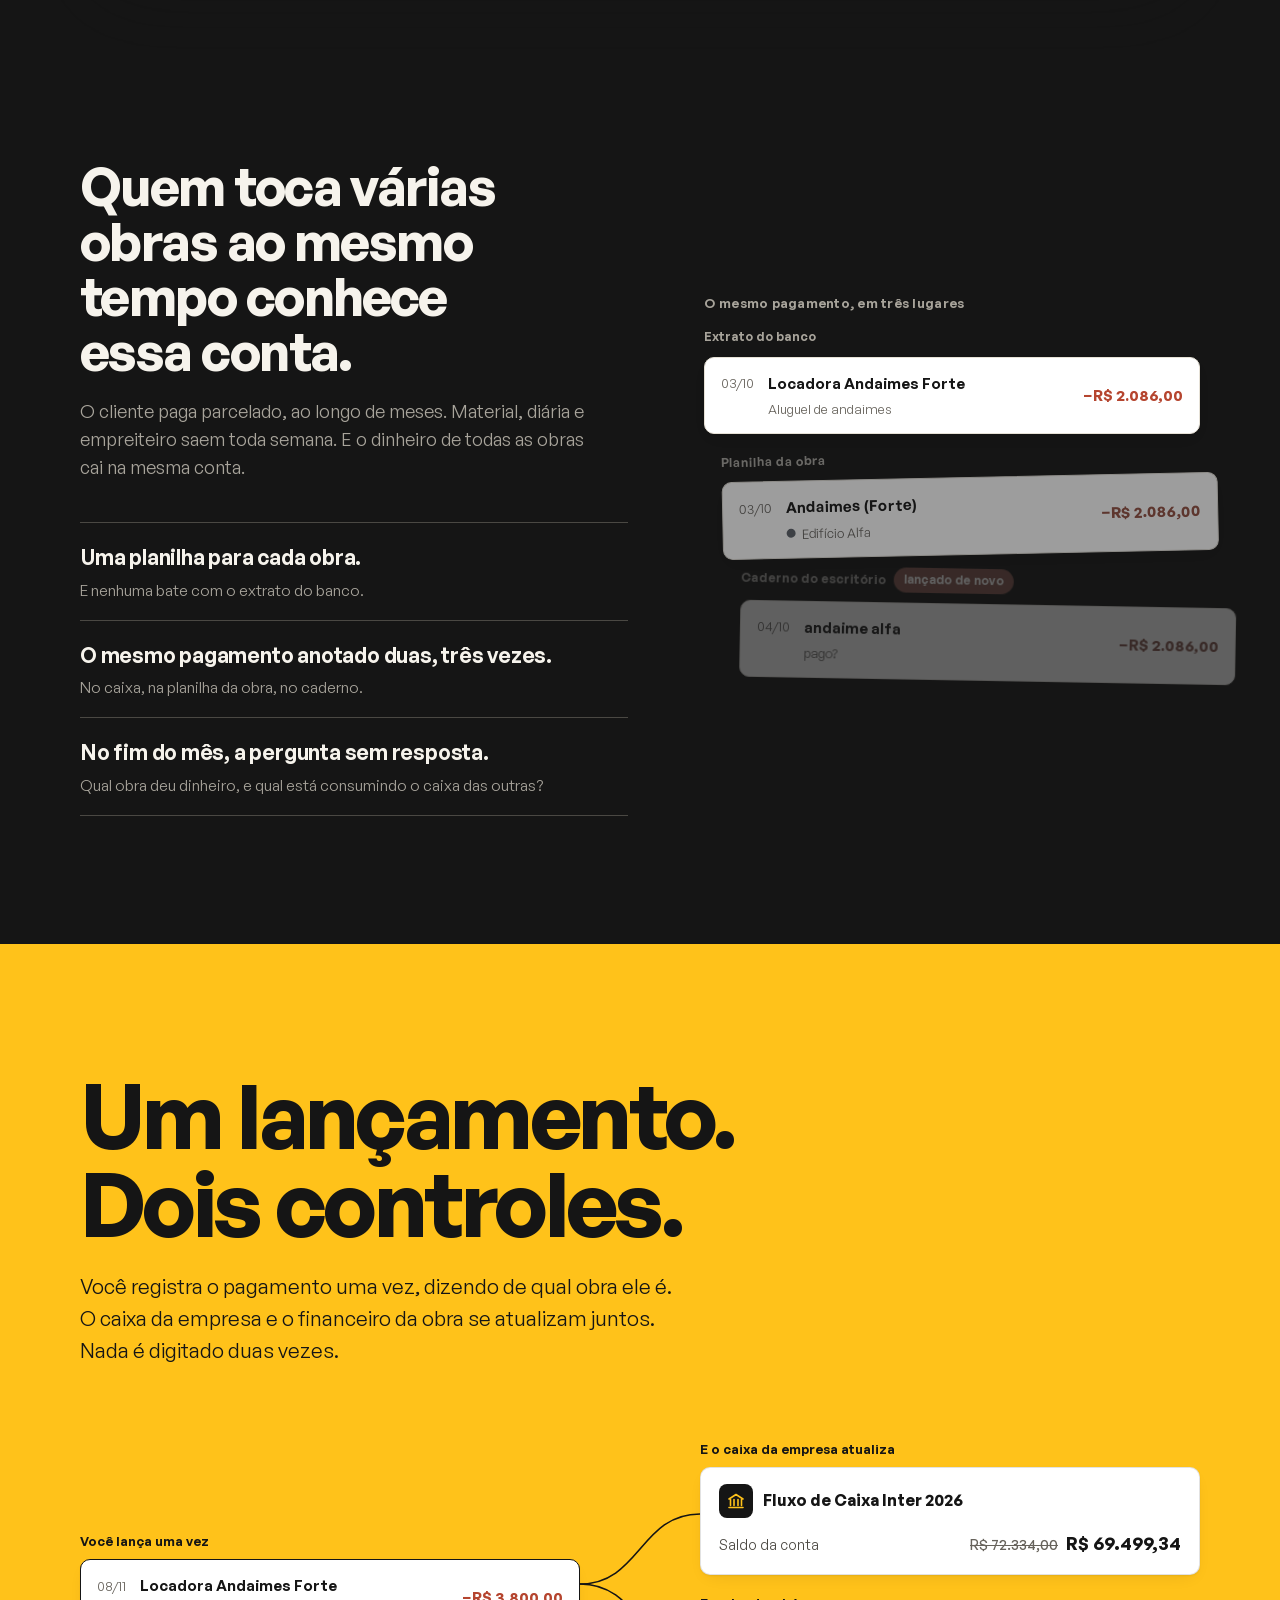
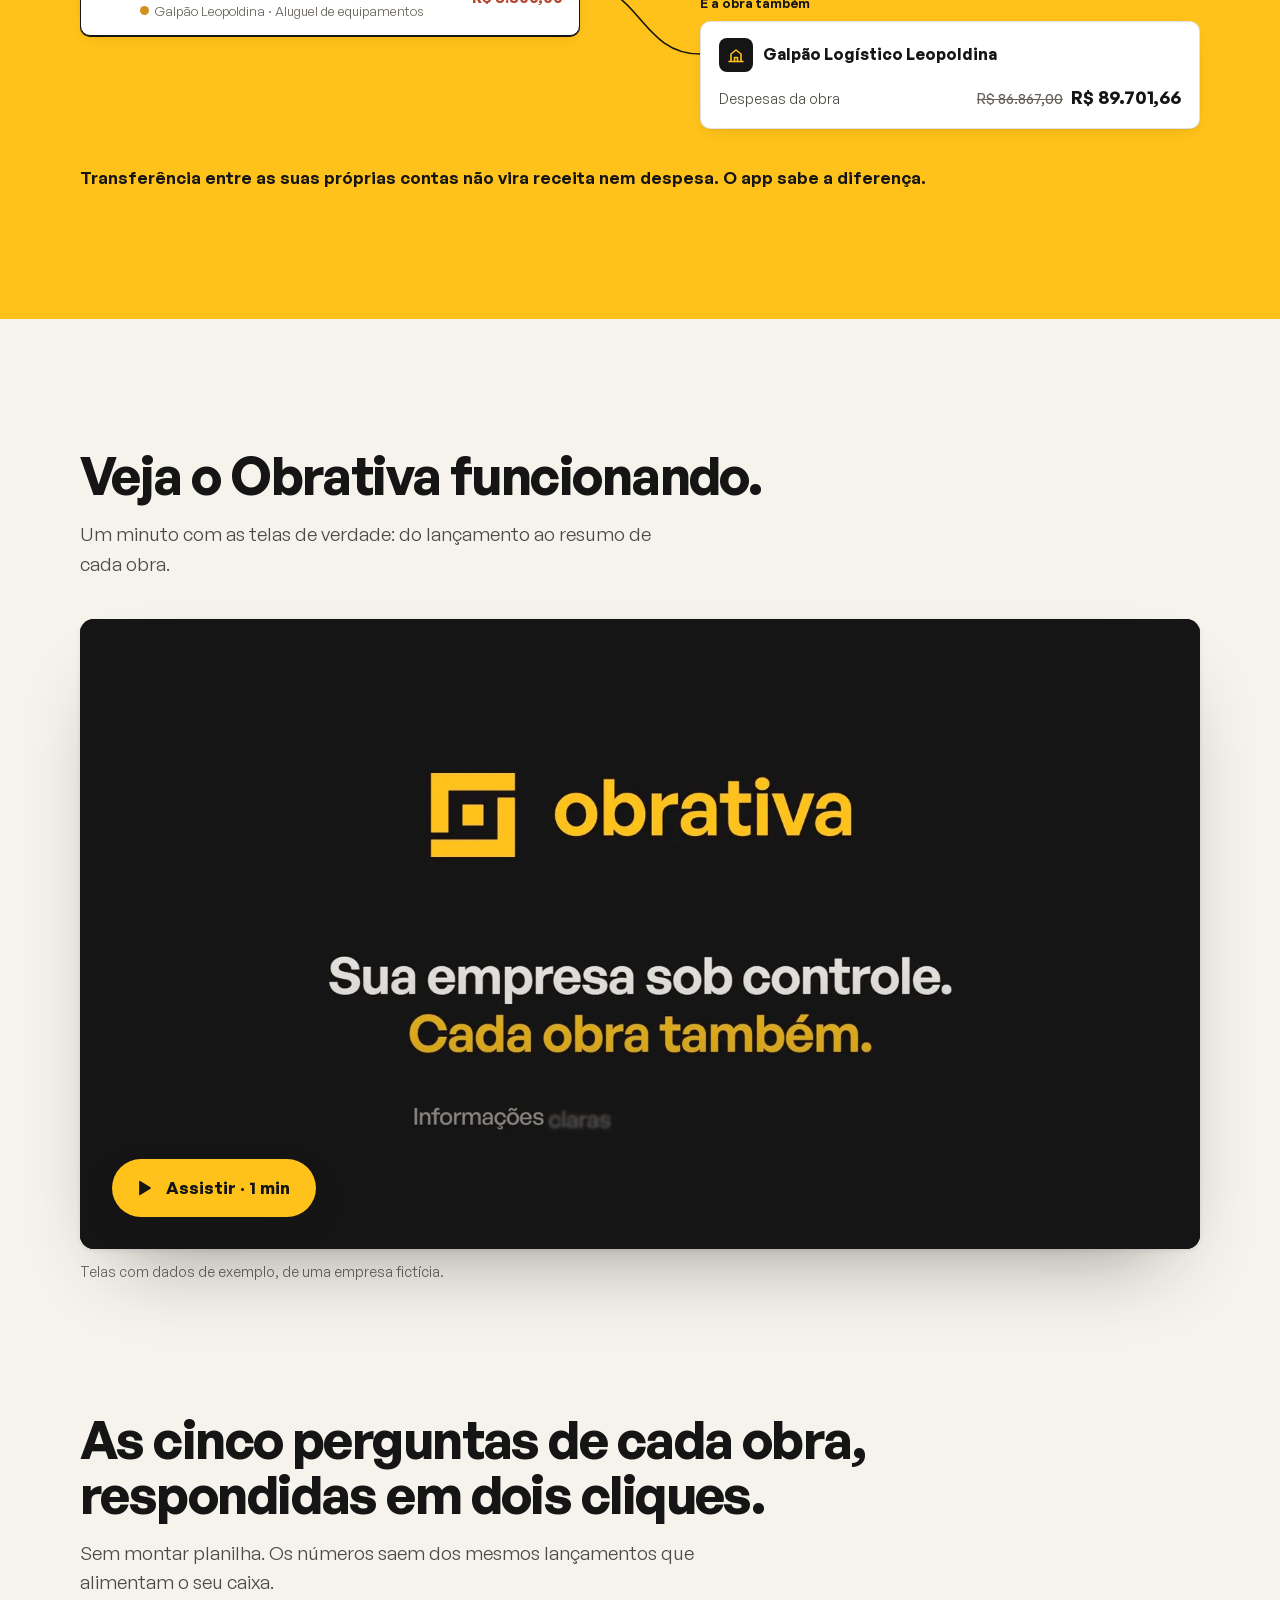
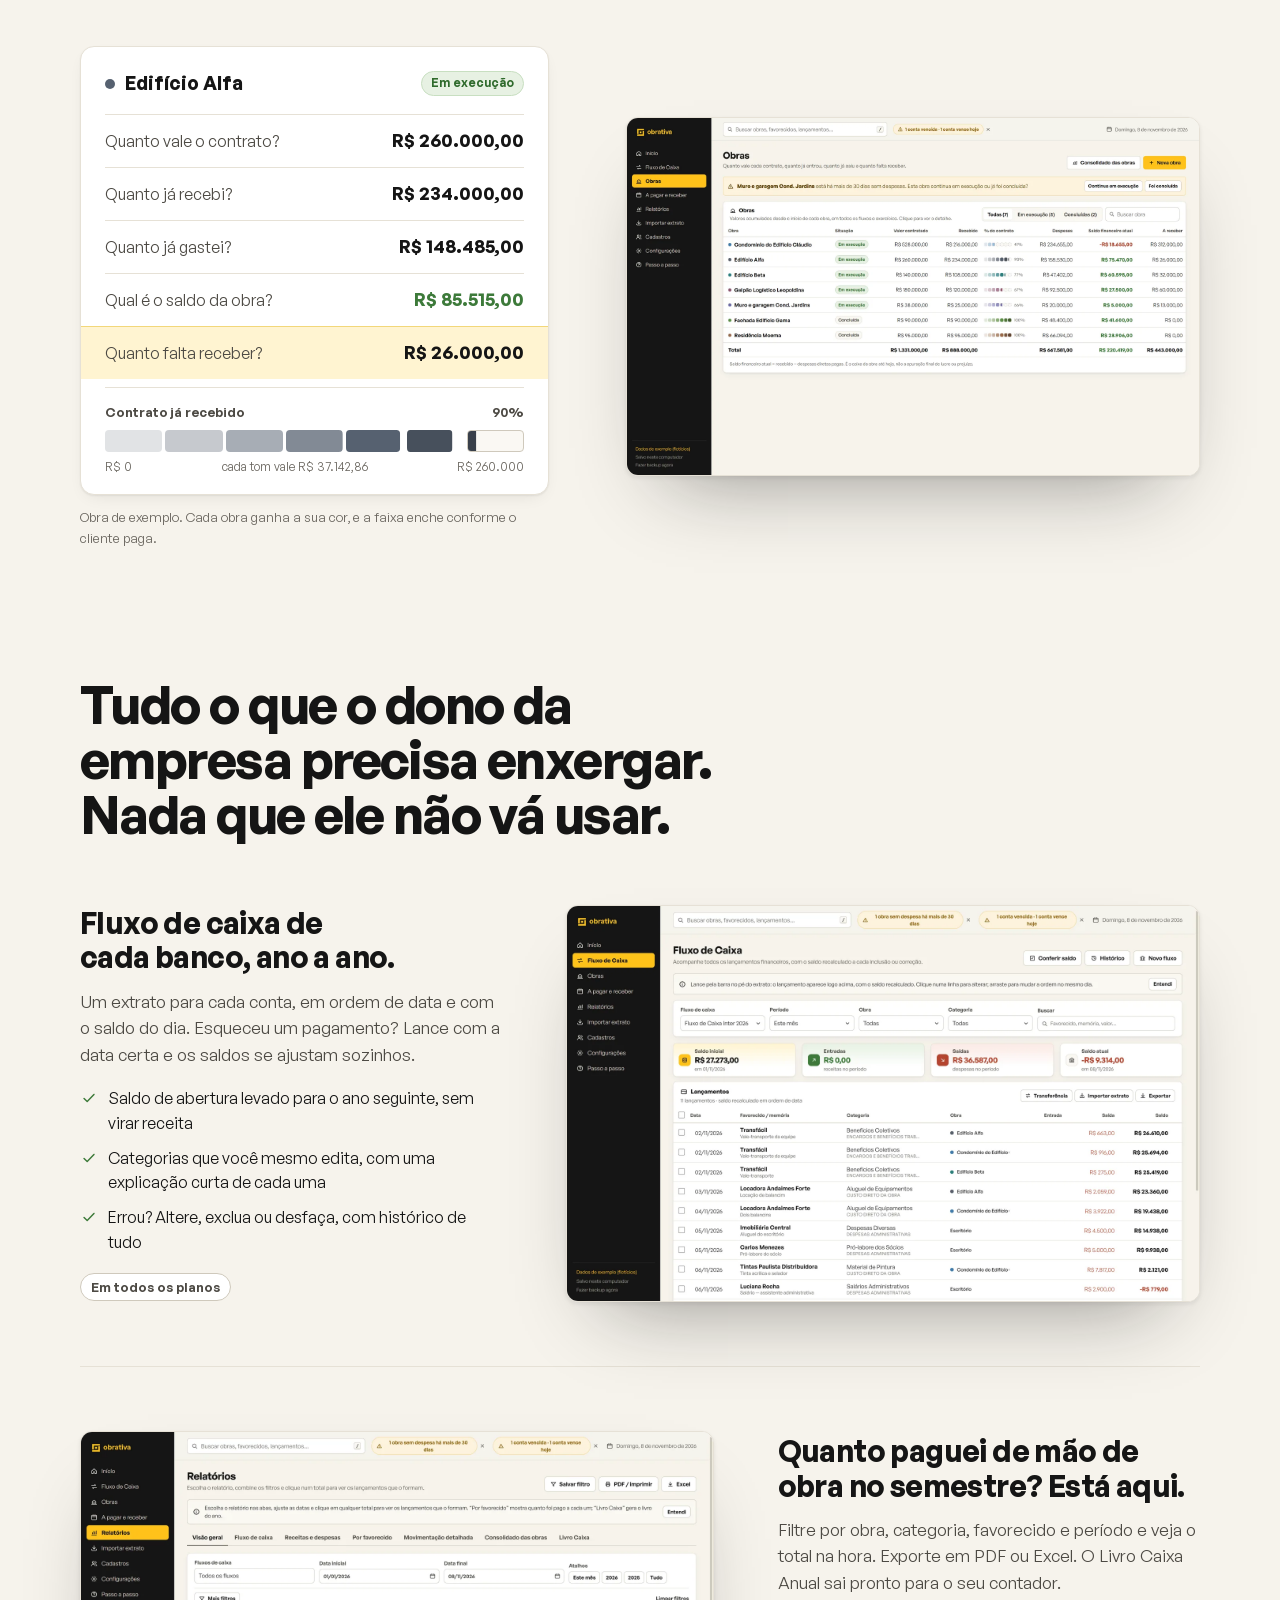
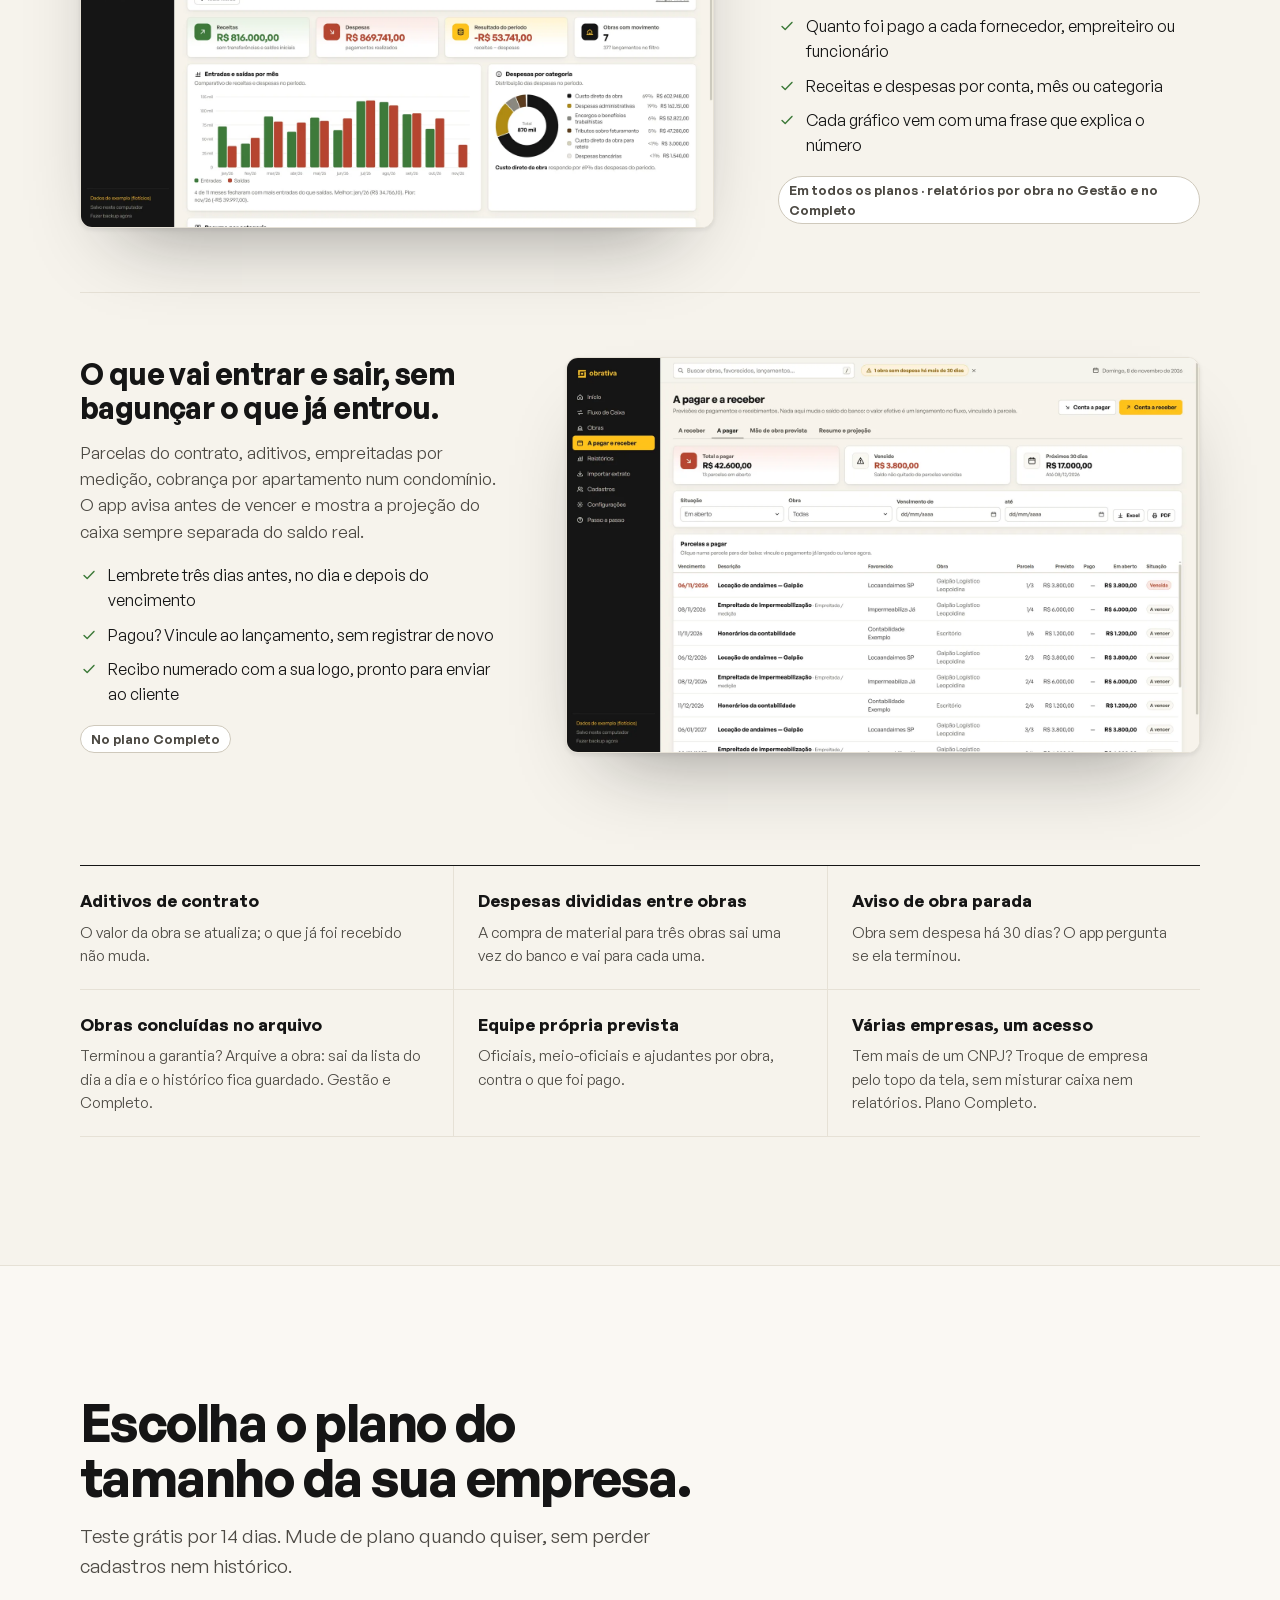
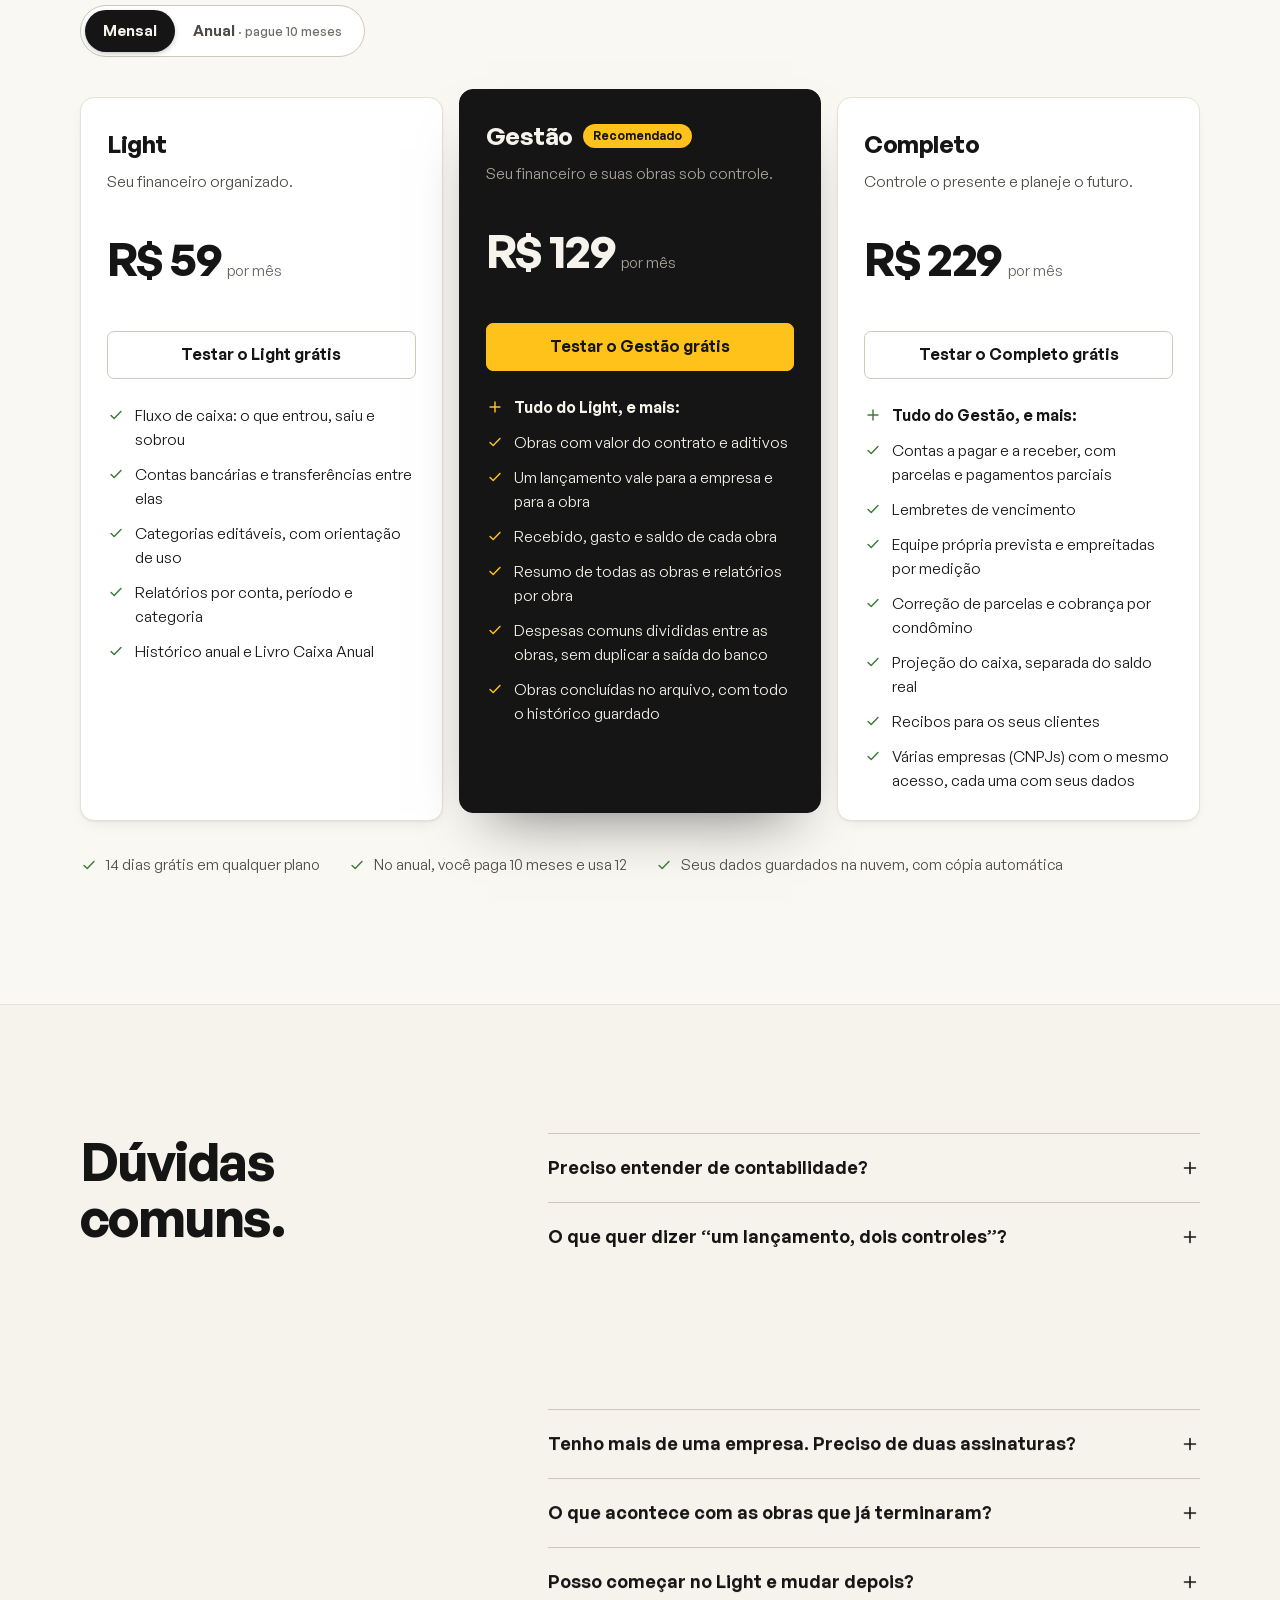
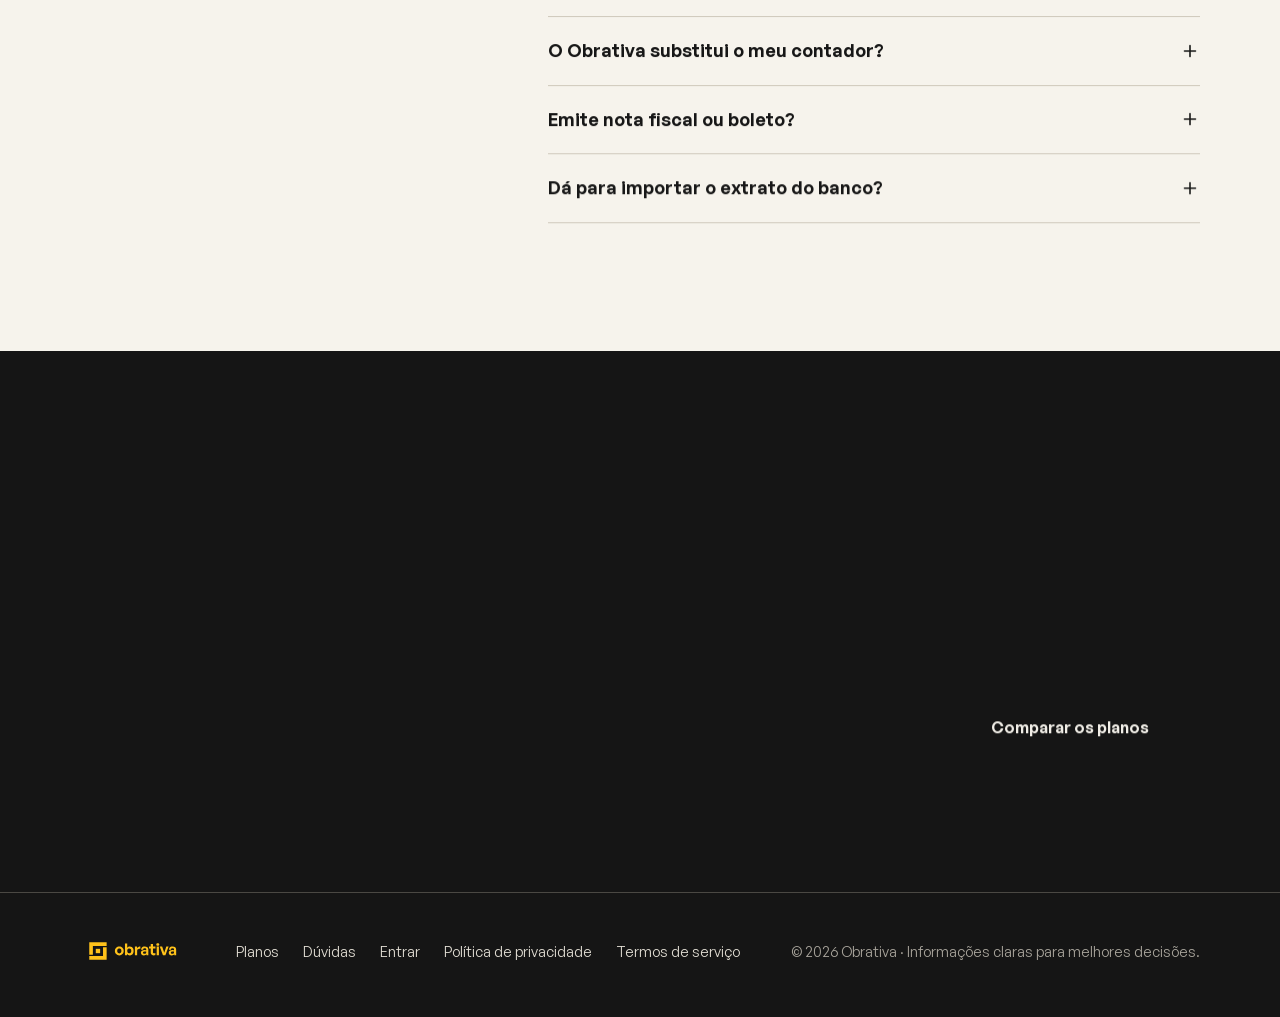
==== commit 14c8b38b: "Proteções de segurança no site - Política de conteúdo (CSP): só arquivos do próprio site - Não abre " ====
--- a/index.html
+++ b/index.html
@@ -2,6 +2,9 @@
 <html lang="pt-BR">
 <head>
 <meta charset="utf-8">
+<meta http-equiv="Content-Security-Policy" content="default-src 'self'; script-src 'self' 'unsafe-inline'; style-src 'self' 'unsafe-inline'; img-src 'self' data:; media-src 'self'; font-src 'self'; connect-src 'self'; object-src 'none'; base-uri 'self'; form-action 'self'">
+<meta name="referrer" content="strict-origin-when-cross-origin">
+<script>if (window.top !== window.self) { document.documentElement.style.display = 'none'; try { window.top.location = window.self.location.href } catch (e) {} }</script>
 <meta name="viewport" content="width=device-width, initial-scale=1">
 <title>Obrativa · Financeiro para empresas de obras e reformas</title>
 <meta name="description" content="Você lança o pagamento uma vez e sabe na hora quanto tem no banco e quanto cada obra recebeu, gastou e ainda tem a receber. Teste grátis por 14 dias.">
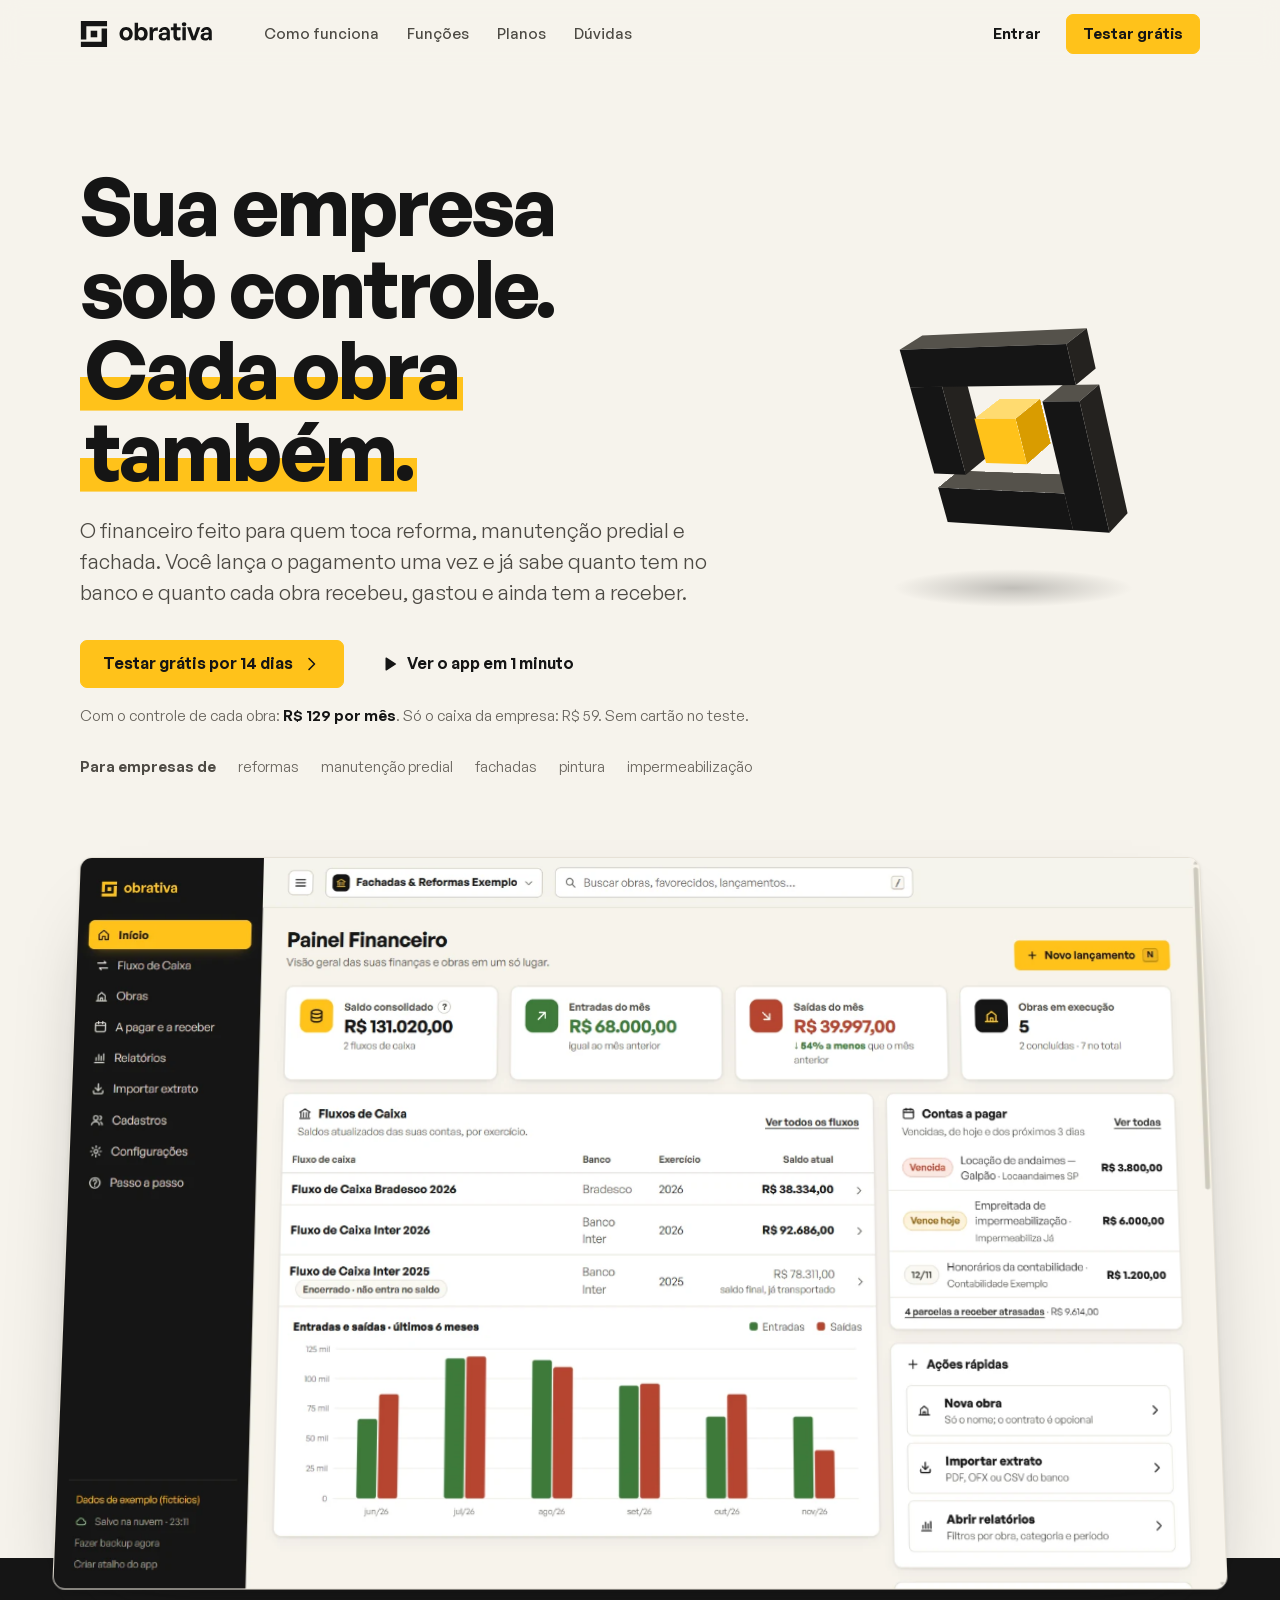
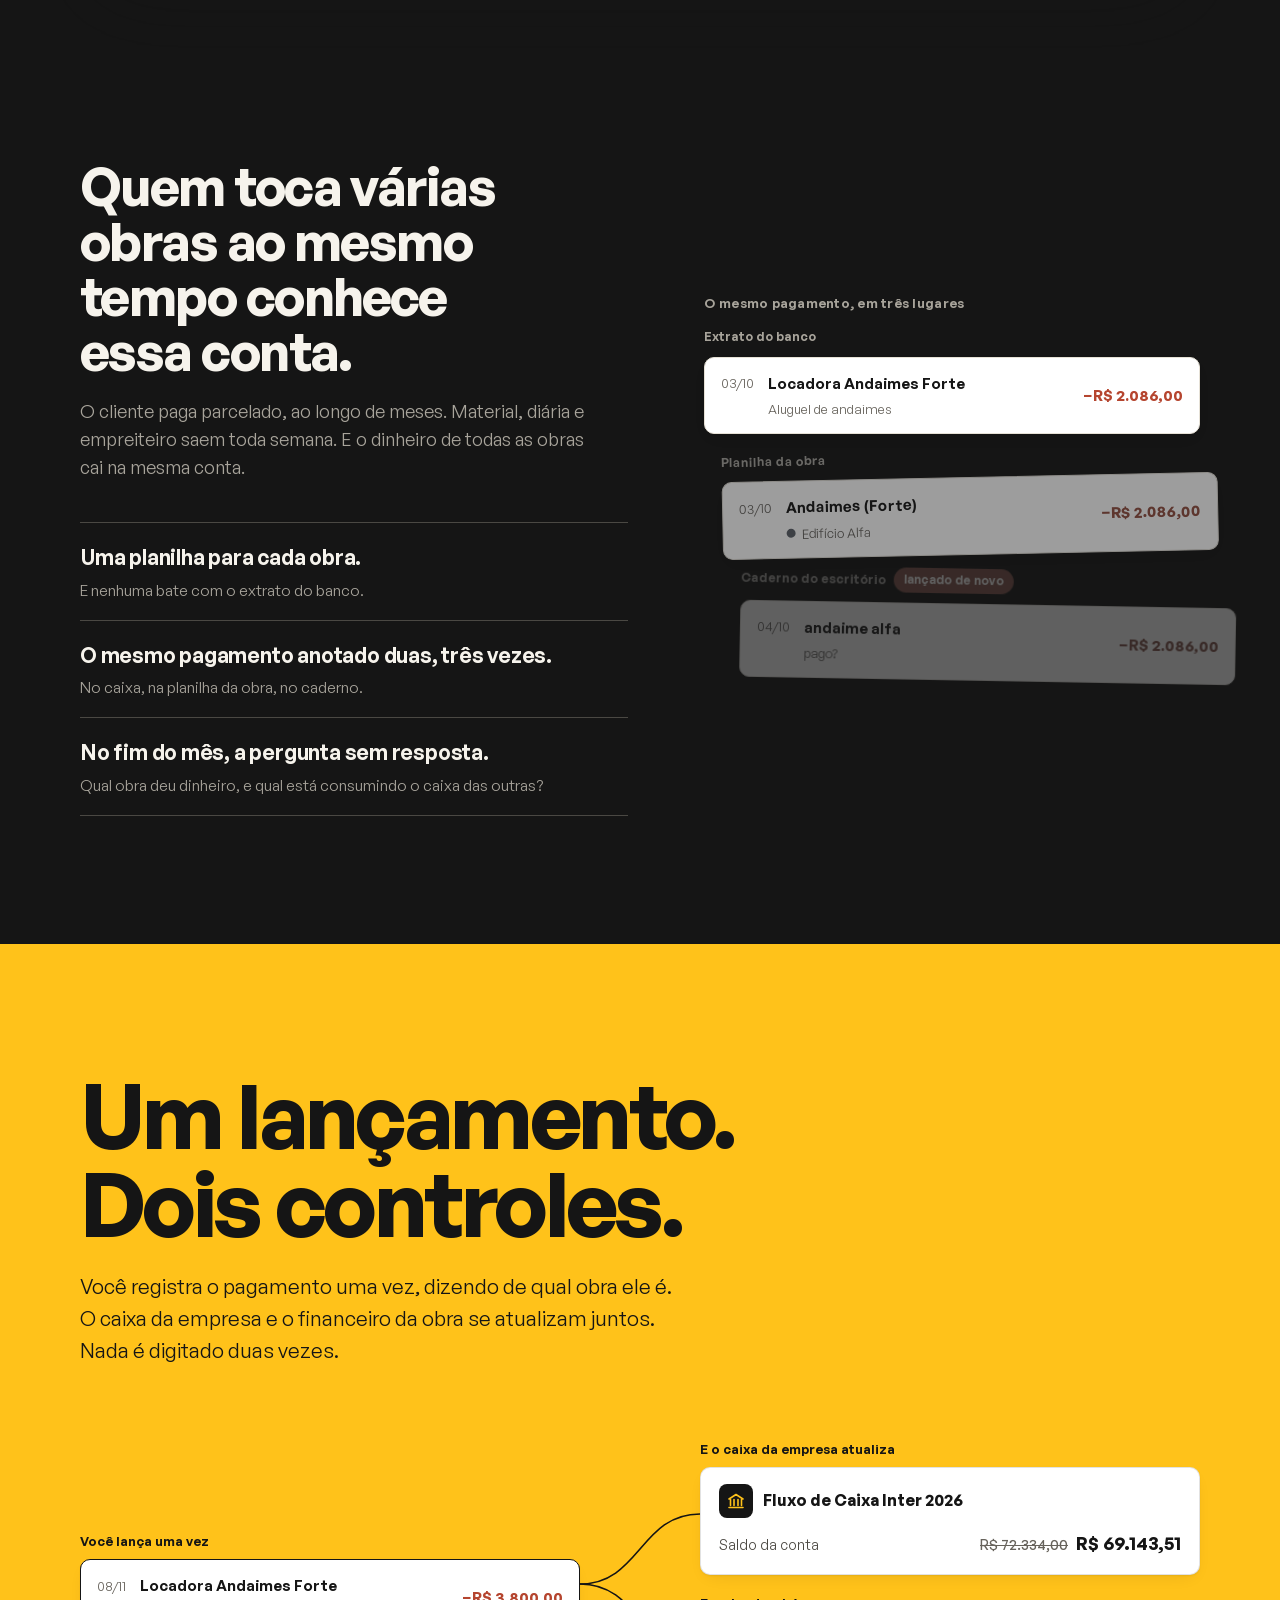
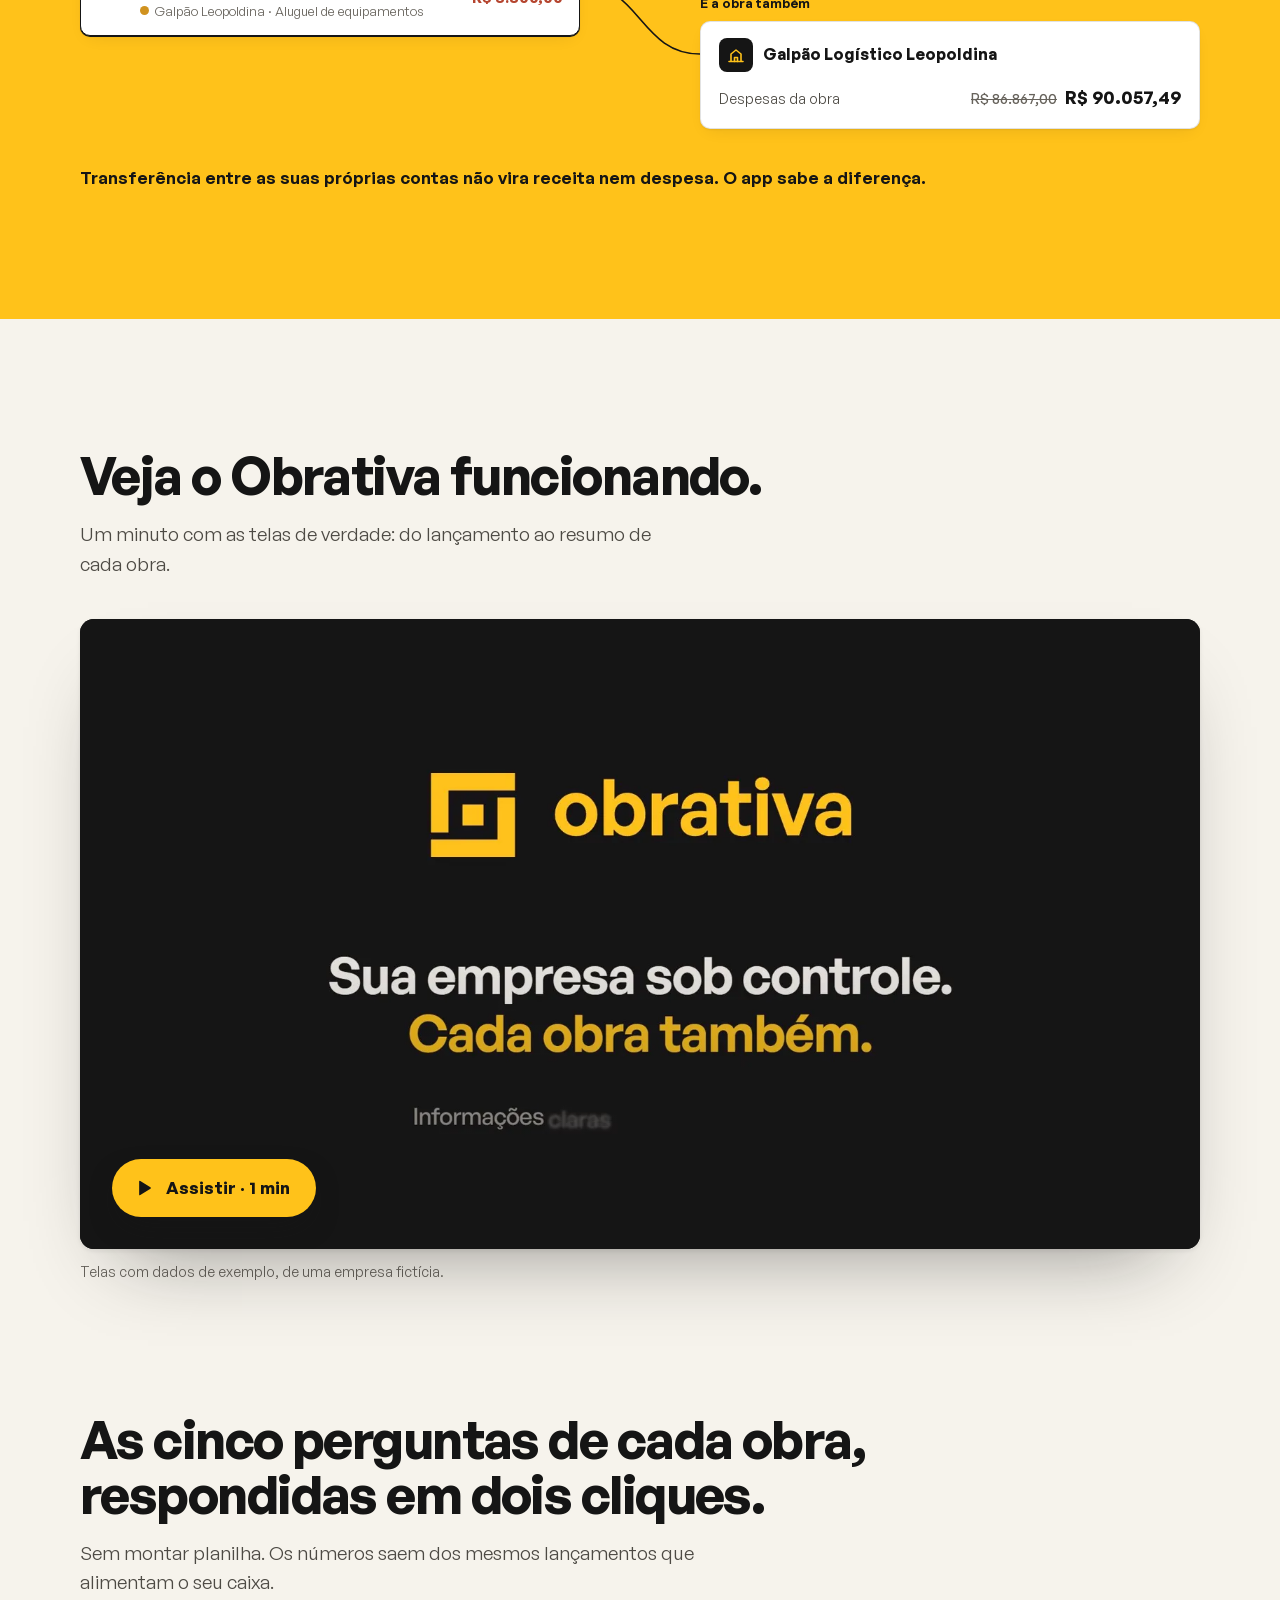
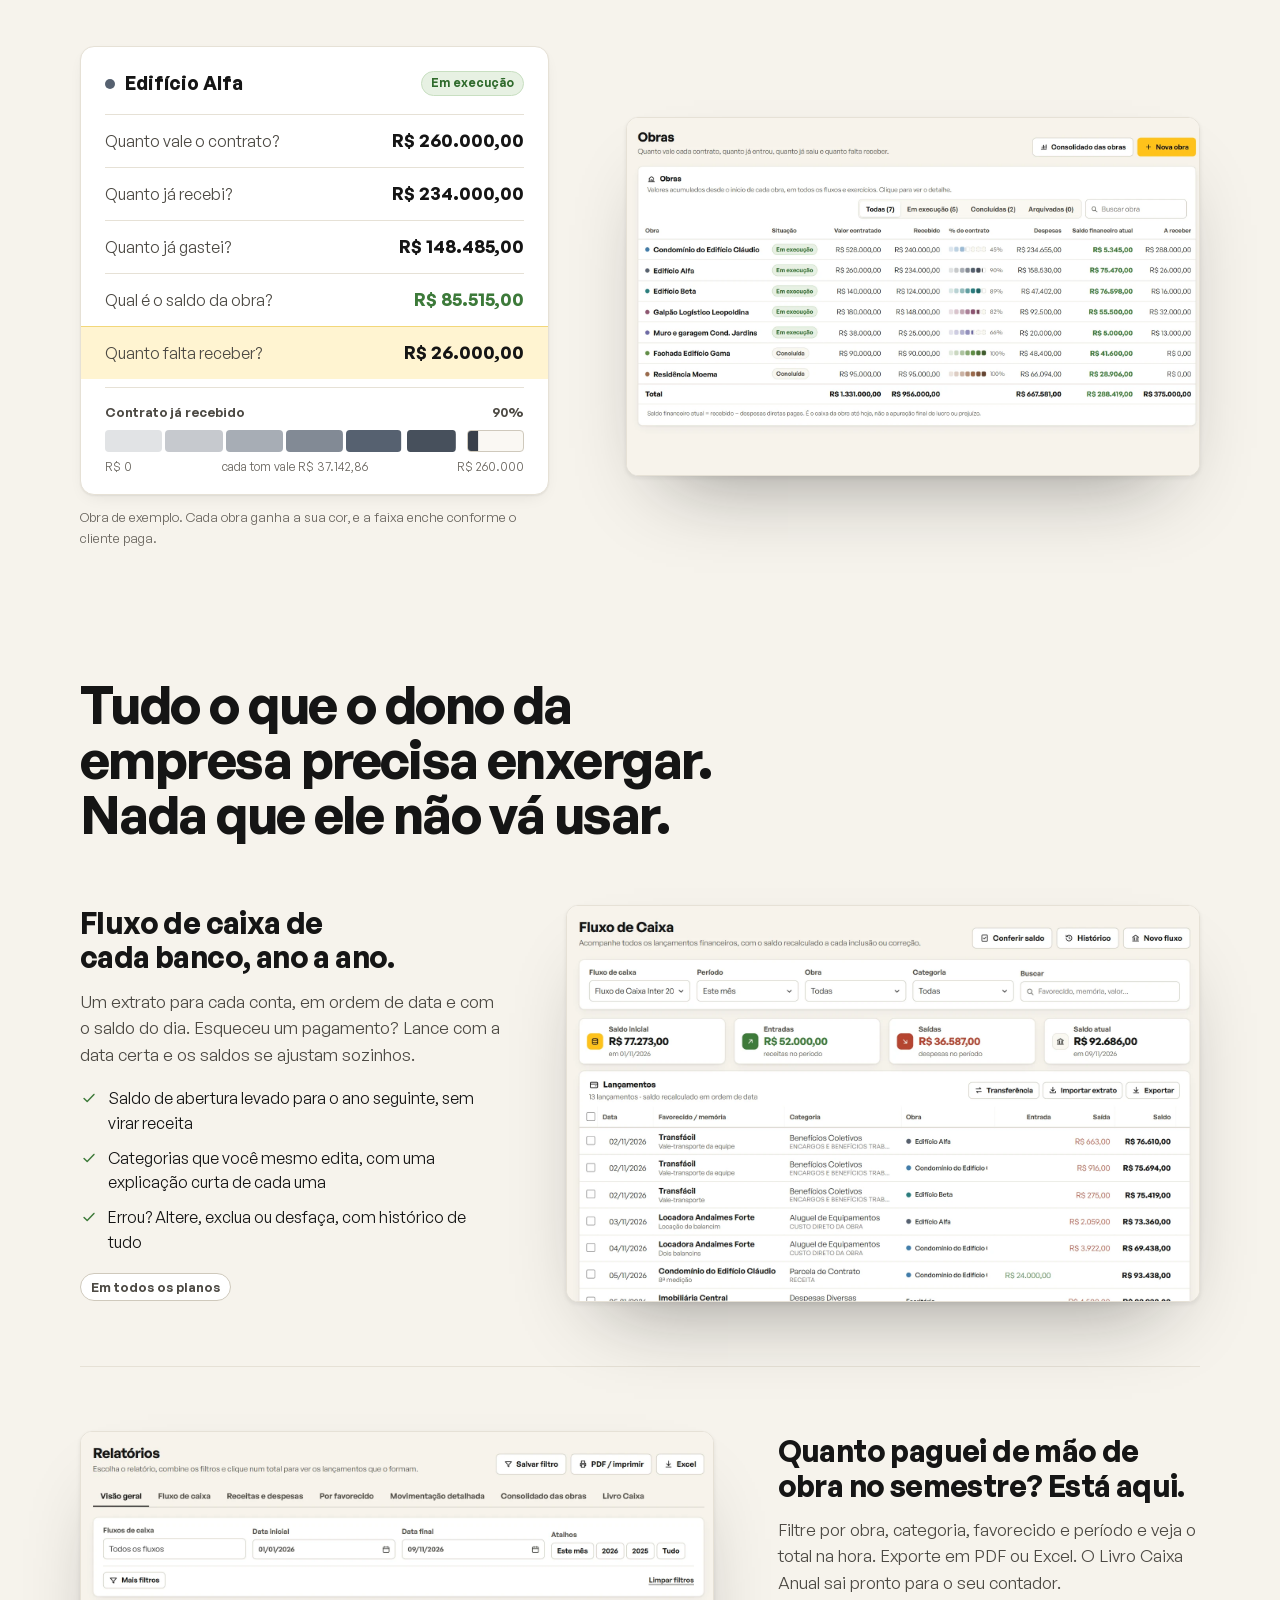
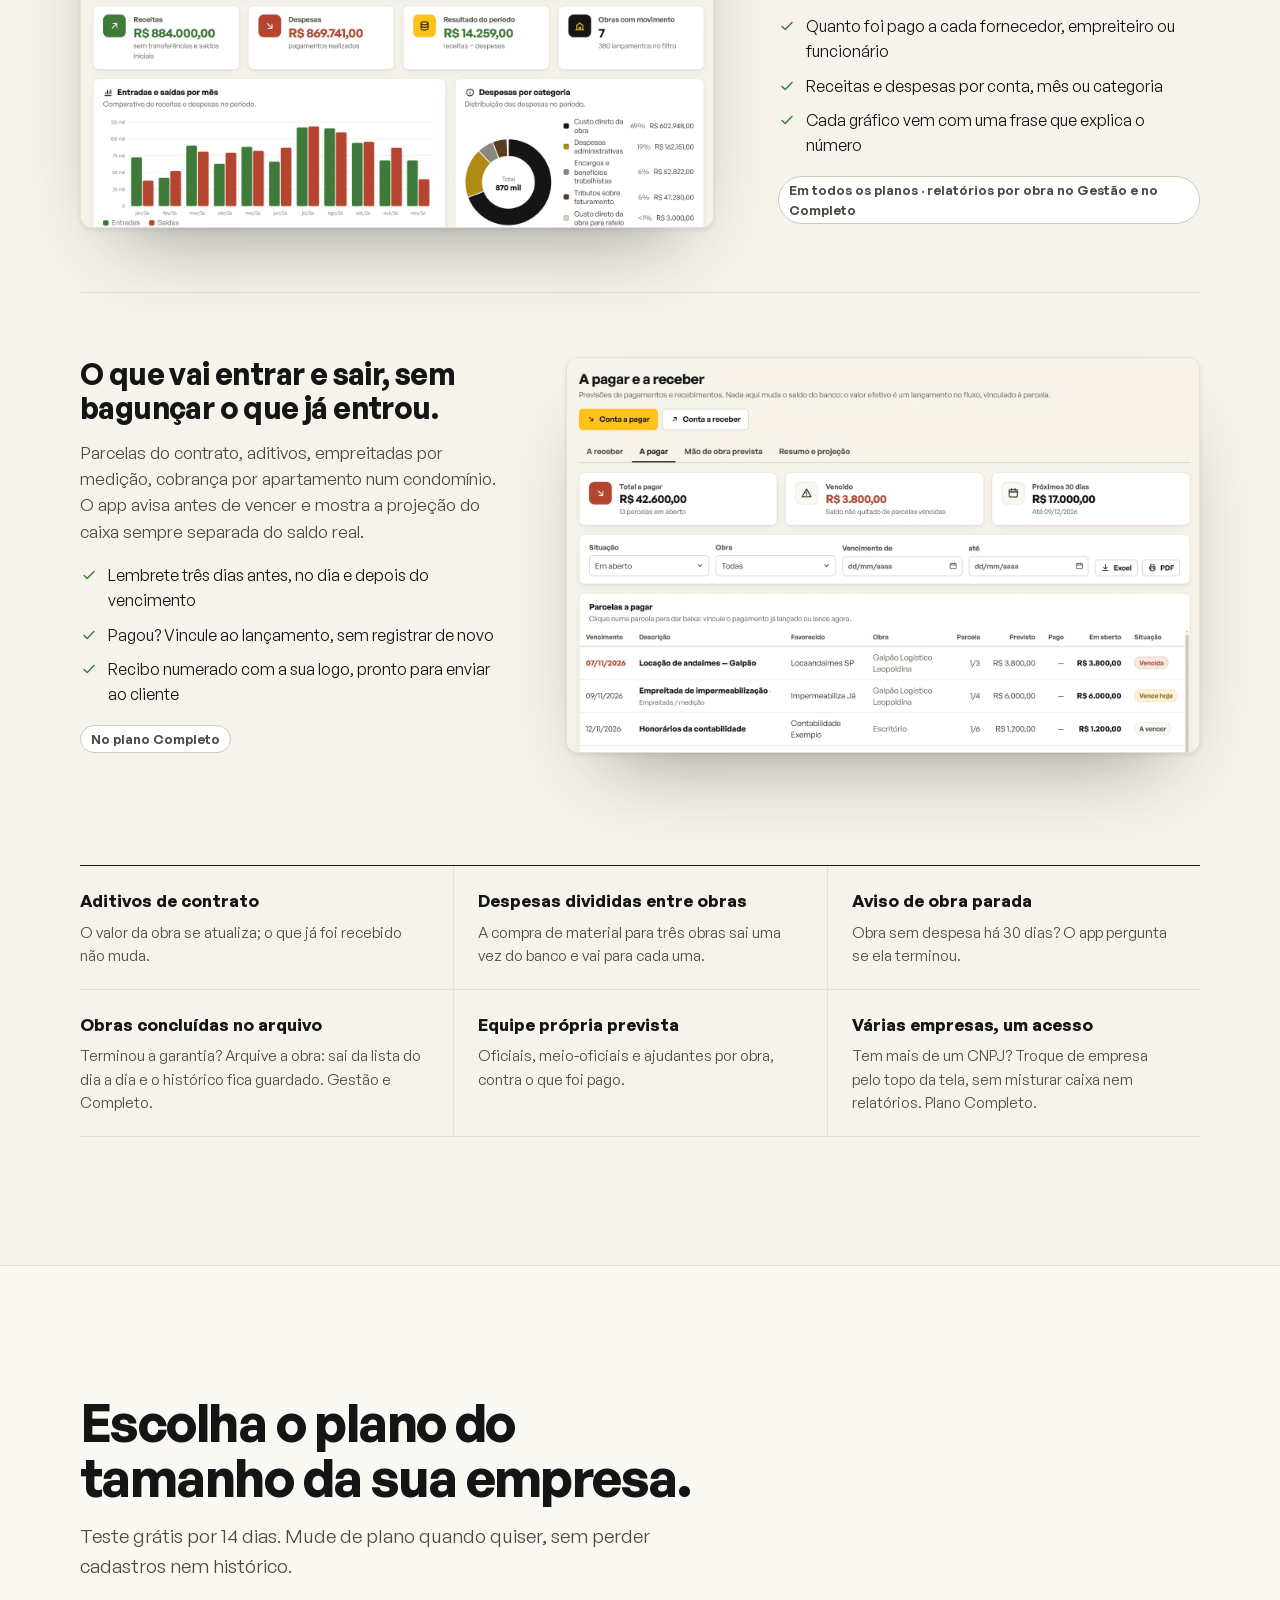
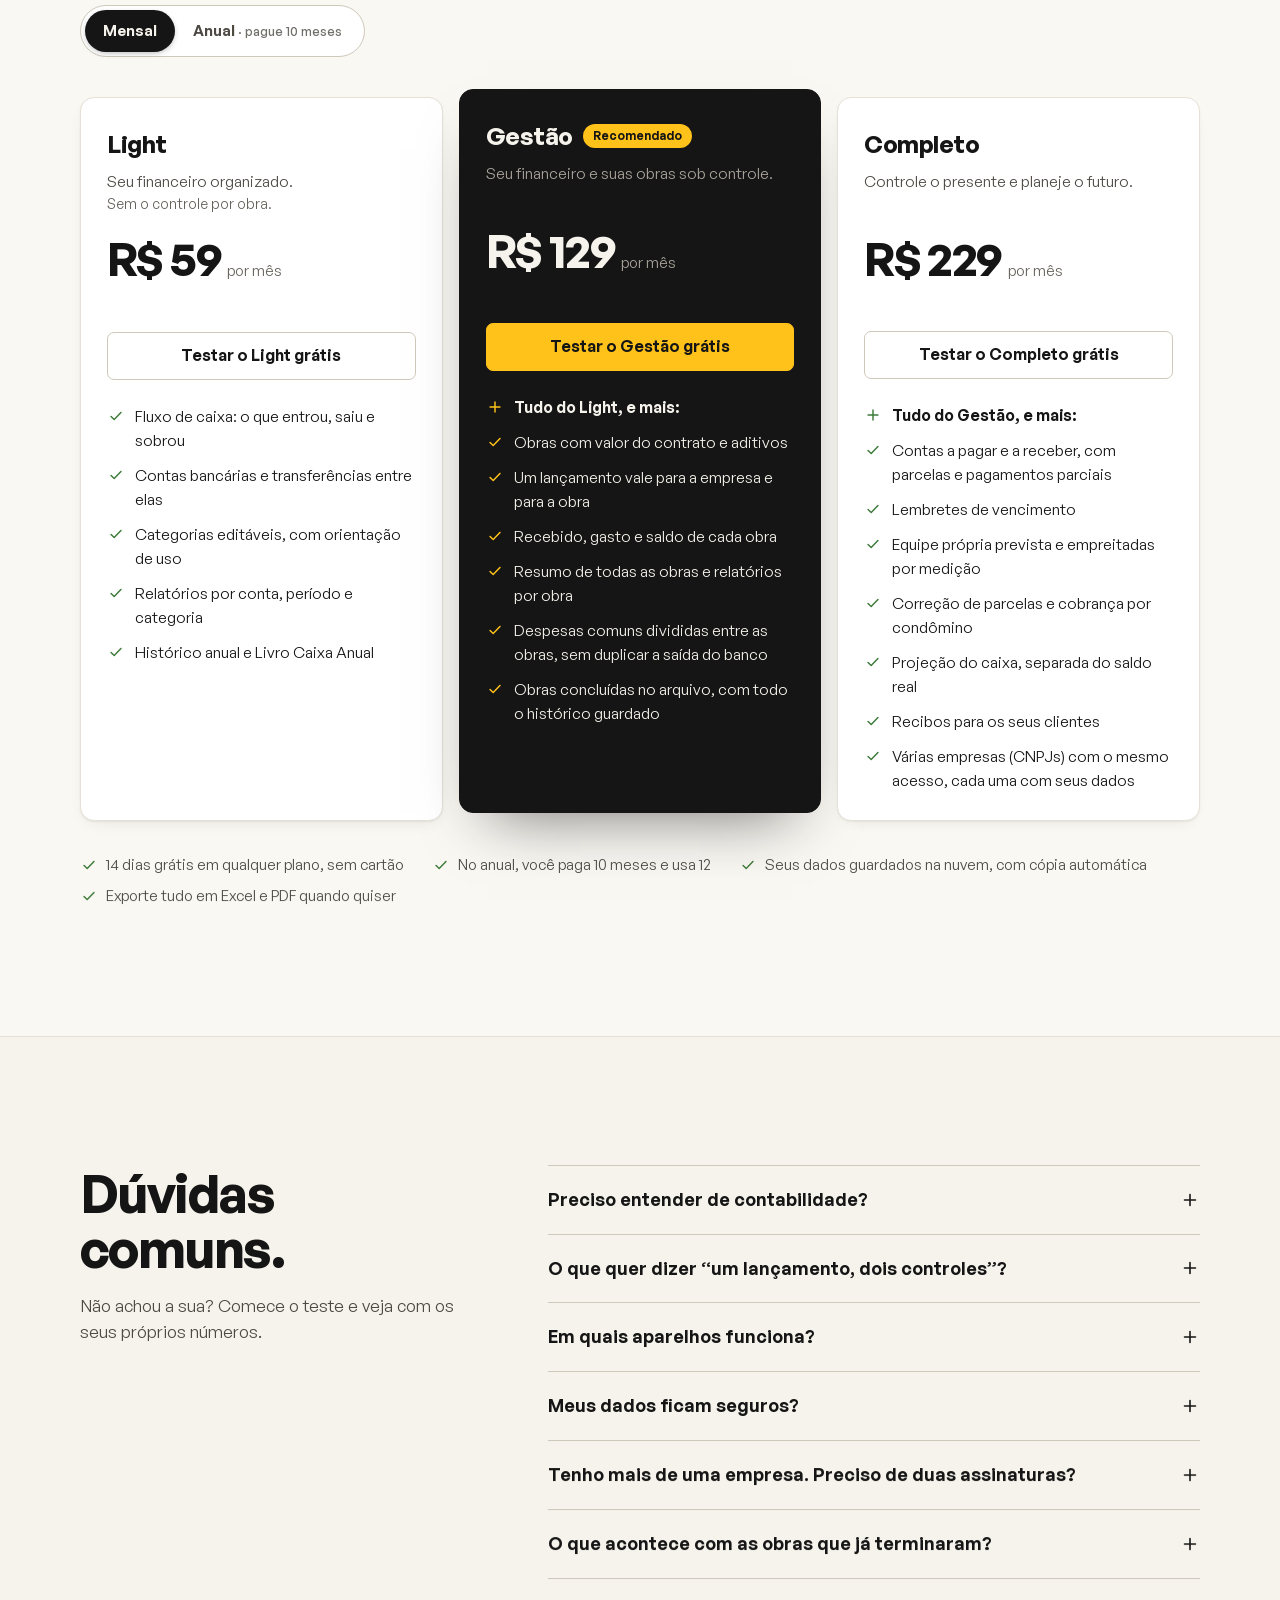
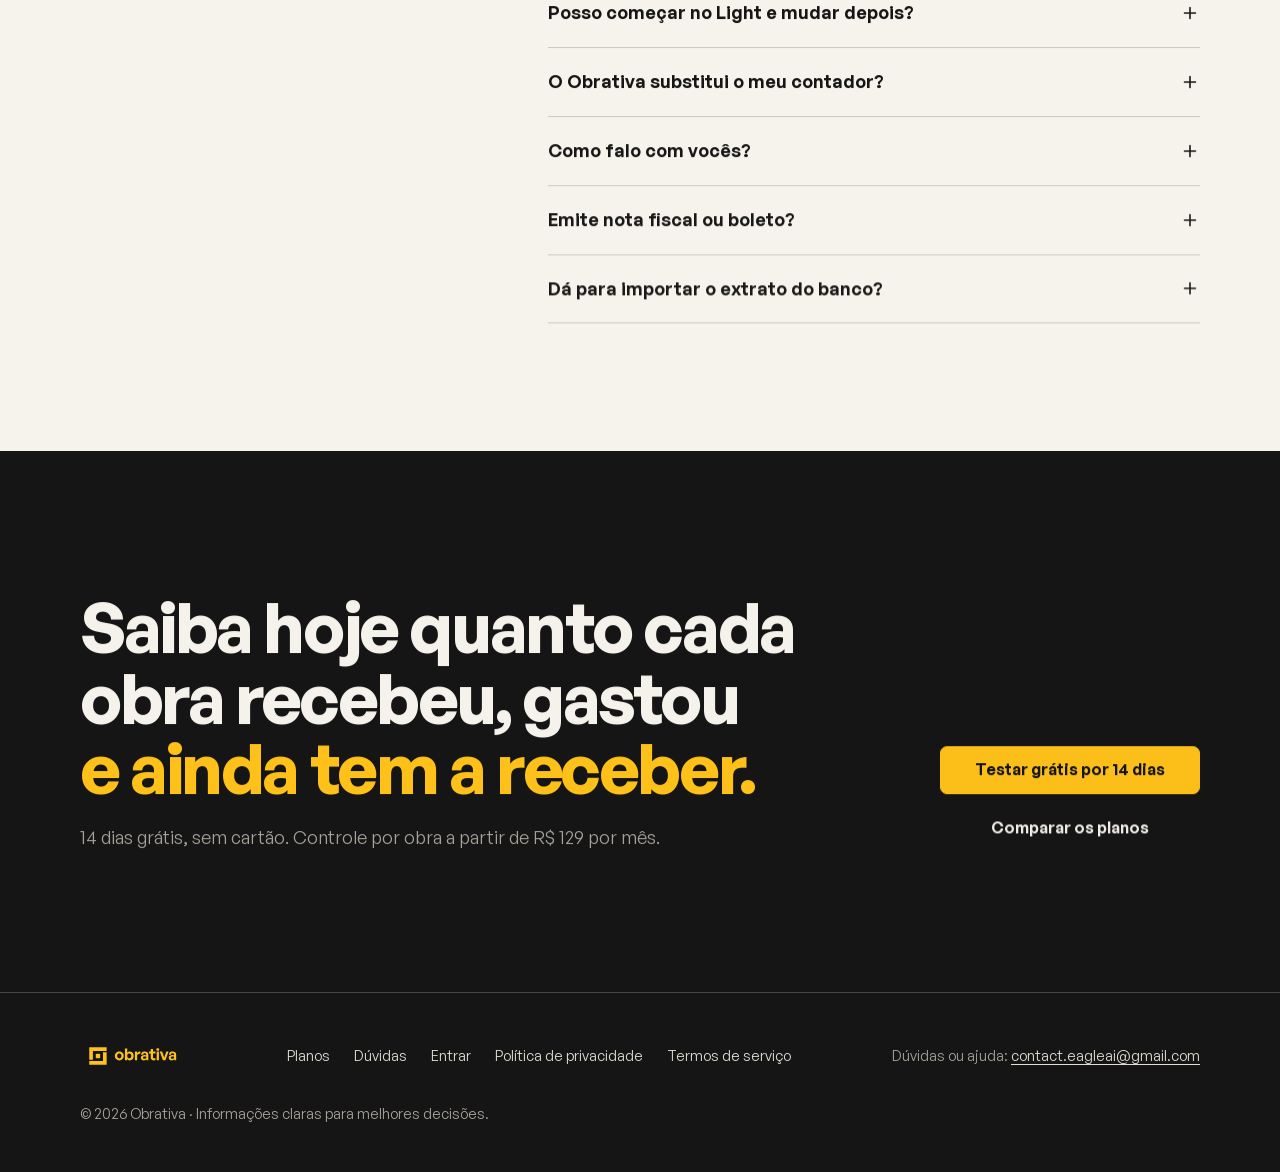
==== commit e11603f6: "Textos atuais, páginas de privacidade e termos, prints novos - Nuvem, celular e importação de extrat" ====
--- a/index.html
+++ b/index.html
@@ -266,6 +266,7 @@
 .plano { background: var(--papel); border: 1px solid var(--filete); border-radius: 14px; padding: 28px 26px; display: flex; flex-direction: column; box-shadow: var(--sombra-painel); }
 .plano h3 { font-size: 24px; letter-spacing: -0.02em; display: flex; align-items: center; gap: 10px; }
 .plano .frase { margin-top: 6px; color: var(--tinta-2); font-size: 15.5px; min-height: 2.9em; }
+.plano .frase .sem-obra { display: block; font-size: 14px; color: var(--tinta-3); }
 .plano .valor { margin-top: 22px; display: flex; align-items: baseline; gap: 6px; }
 .plano .valor b { font-size: 46px; font-weight: 650; letter-spacing: -0.035em; line-height: 1; }
 .plano .valor span { color: var(--tinta-3); font-size: 15px; }
@@ -313,6 +314,8 @@
 .pe img { height: 36px; width: auto; }
 .pe nav { display: flex; flex-wrap: wrap; gap: 8px 24px; }
 .pe a { text-decoration: none; color: var(--trilho-texto); }
+.pe nav a { padding: 11px 0; }
+.pe .contato a { text-decoration: underline; text-underline-offset: 3px; }
 .pe a:hover { color: var(--amarelo); }
 
 @media (max-width: 1000px) {
@@ -342,7 +345,8 @@
   body { font-size: 16px; }
   .topo .envelope { height: 60px; gap: 12px; }
   .topo .marca img { height: 24px; }
-  .topo .entrar { display: none; }
+  .topo .entrar { padding-inline: 10px; border-color: transparent; }
+  .topo .acoes { gap: 4px; }
   .ramo { grid-template-columns: 1fr; }
   .ramo { gap: 20px; }
   .ramo svg.linhas { display: none; }
@@ -407,7 +411,7 @@
         <a class="btn prim" href="https://eagleaiagency.github.io/obrativa.github.io/?plano=gestao">Testar grátis por 14 dias <svg class="icone" aria-hidden="true"><use href="#i-avancar"/></svg></a>
         <a class="btn fant" href="#video"><svg class="icone" aria-hidden="true" style="fill:currentColor;stroke:none"><use href="#i-play"/></svg> Ver o app em 1 minuto</a>
       </div>
-      <p class="preco-inicial" data-entra>Planos a partir de <b>R$ 59 por mês</b>. Troque de plano quando quiser.</p>
+      <p class="preco-inicial" data-entra>Com o controle de cada obra: <b>R$ 129 por mês</b>. Só o caixa da empresa: R$ 59. Sem cartão no teste.</p>
     </div>
     <div class="figura" aria-hidden="true"><div class="chao"></div><div class="cena" id="cena"></div></div>
     </div>
@@ -599,7 +603,7 @@
     <div class="cartoes">
       <article class="plano">
         <h3>Light</h3>
-        <p class="frase">Seu financeiro organizado.</p>
+        <p class="frase">Seu financeiro organizado. <span class="sem-obra">Sem o controle por obra.</span></p>
         <div class="valor"><b data-mes="R$ 59" data-ano="R$ 590">R$ 59</b><span data-mes="por mês" data-ano="por ano">por mês</span></div>
         <p class="equiv" data-mes="" data-ano="equivale a R$ 49,17 por mês"></p>
         <a class="btn" href="https://eagleaiagency.github.io/obrativa.github.io/?plano=light">Testar o Light grátis</a>
@@ -649,9 +653,10 @@
     </div>
 
     <div class="rodape">
-      <span><svg class="icone" aria-hidden="true"><use href="#i-check"/></svg>14 dias grátis em qualquer plano</span>
+      <span><svg class="icone" aria-hidden="true"><use href="#i-check"/></svg>14 dias grátis em qualquer plano, sem cartão</span>
       <span><svg class="icone" aria-hidden="true"><use href="#i-check"/></svg>No anual, você paga 10 meses e usa 12</span>
       <span><svg class="icone" aria-hidden="true"><use href="#i-check"/></svg>Seus dados guardados na nuvem, com cópia automática</span>
+      <span><svg class="icone" aria-hidden="true"><use href="#i-check"/></svg>Exporte tudo em Excel e PDF quando quiser</span>
     </div>
   </div>
 </section>
@@ -673,11 +678,11 @@
       </details>
       <details>
         <summary>Em quais aparelhos funciona?<svg class="icone" aria-hidden="true"><use href="#i-mais"/></svg></summary>
-        <div class="resposta"><p>No navegador do computador, do notebook e do tablet, inclusive iPad. Dá para criar um atalho na área de trabalho ou na tela inicial e abrir como um app.</p></div>
+        <div class="resposta"><p>No navegador do computador, do notebook, do tablet e do celular (iPhone e Android). Os dados ficam na sua conta e aparecem iguais em todos. Dá para criar um atalho na área de trabalho ou na tela inicial e abrir como um app.</p></div>
       </details>
       <details>
         <summary>Meus dados ficam seguros?<svg class="icone" aria-hidden="true"><use href="#i-mais"/></svg></summary>
-        <div class="resposta"><p>Ficam na nuvem, com acesso por login, conexão criptografada e cópias de segurança automáticas. Se o computador quebrar ou for trocado, nada se perde. Você pode exportar seus dados quando quiser, e o tratamento segue a LGPD.</p></div>
+        <div class="resposta"><p>Ficam na nuvem, com acesso por login, conexão criptografada e cópias de segurança automáticas. Se o computador ou o celular quebrar ou for trocado, nada se perde. Você pode exportar seus dados quando quiser, e o tratamento segue a LGPD.</p></div>
       </details>
       <details>
         <summary>Tenho mais de uma empresa. Preciso de duas assinaturas?<svg class="icone" aria-hidden="true"><use href="#i-mais"/></svg></summary>
@@ -696,12 +701,16 @@
         <div class="resposta"><p>Não. Ele organiza o seu caixa e o de cada obra, e entrega ao contador o Livro Caixa Anual e os relatórios prontos, em PDF ou Excel.</p></div>
       </details>
       <details>
+        <summary>Como falo com vocês?<svg class="icone" aria-hidden="true"><use href="#i-mais"/></svg></summary>
+        <div class="resposta"><p>Por e-mail, em <a href="mailto:contact.eagleai@gmail.com">contact.eagleai@gmail.com</a>. Se preferir, escreva também durante o teste grátis.</p></div>
+      </details>
+      <details>
         <summary>Emite nota fiscal ou boleto?<svg class="icone" aria-hidden="true"><use href="#i-mais"/></svg></summary>
         <div class="resposta"><p>Não. O plano Completo gera recibos numerados dos valores que você recebeu, para enviar ao cliente. Eles não são documento fiscal.</p></div>
       </details>
       <details>
         <summary>Dá para importar o extrato do banco?<svg class="icone" aria-hidden="true"><use href="#i-mais"/></svg></summary>
-        <div class="resposta"><p>A importação de extrato (OFX e CSV), com o reconhecimento do favorecido e da categoria, está prevista para a próxima etapa do Obrativa.</p></div>
+        <div class="resposta"><p>Dá. Importe o extrato em OFX, CSV ou PDF, como o banco entrega. O Obrativa sugere o favorecido e a categoria pelo que você já lançou, mostra o que é repetido e você confere antes de gravar. PDF escaneado (foto do papel) não é lido.</p></div>
       </details>
     </div>
   </div>
@@ -711,7 +720,7 @@
   <div class="envelope">
     <div>
       <h2 id="t-final">Saiba hoje quanto cada obra recebeu, gastou <em>e ainda tem a receber.</em></h2>
-      <p>14 dias grátis. Planos a partir de R$ 59 por mês.</p>
+      <p>14 dias grátis, sem cartão. Controle por obra a partir de R$ 129 por mês.</p>
     </div>
     <div class="ctas">
       <a class="btn prim" href="https://eagleaiagency.github.io/obrativa.github.io/?plano=gestao">Testar grátis por 14 dias</a>
@@ -732,6 +741,7 @@
       <a href="privacidade.html">Política de privacidade</a>
       <a href="termos.html">Termos de serviço</a>
     </nav>
+    <span class="contato">Dúvidas ou ajuda: <a href="mailto:contact.eagleai@gmail.com">contact.eagleai@gmail.com</a></span>
     <span>© 2026 Obrativa · Informações claras para melhores decisões.</span>
   </div>
 </footer>
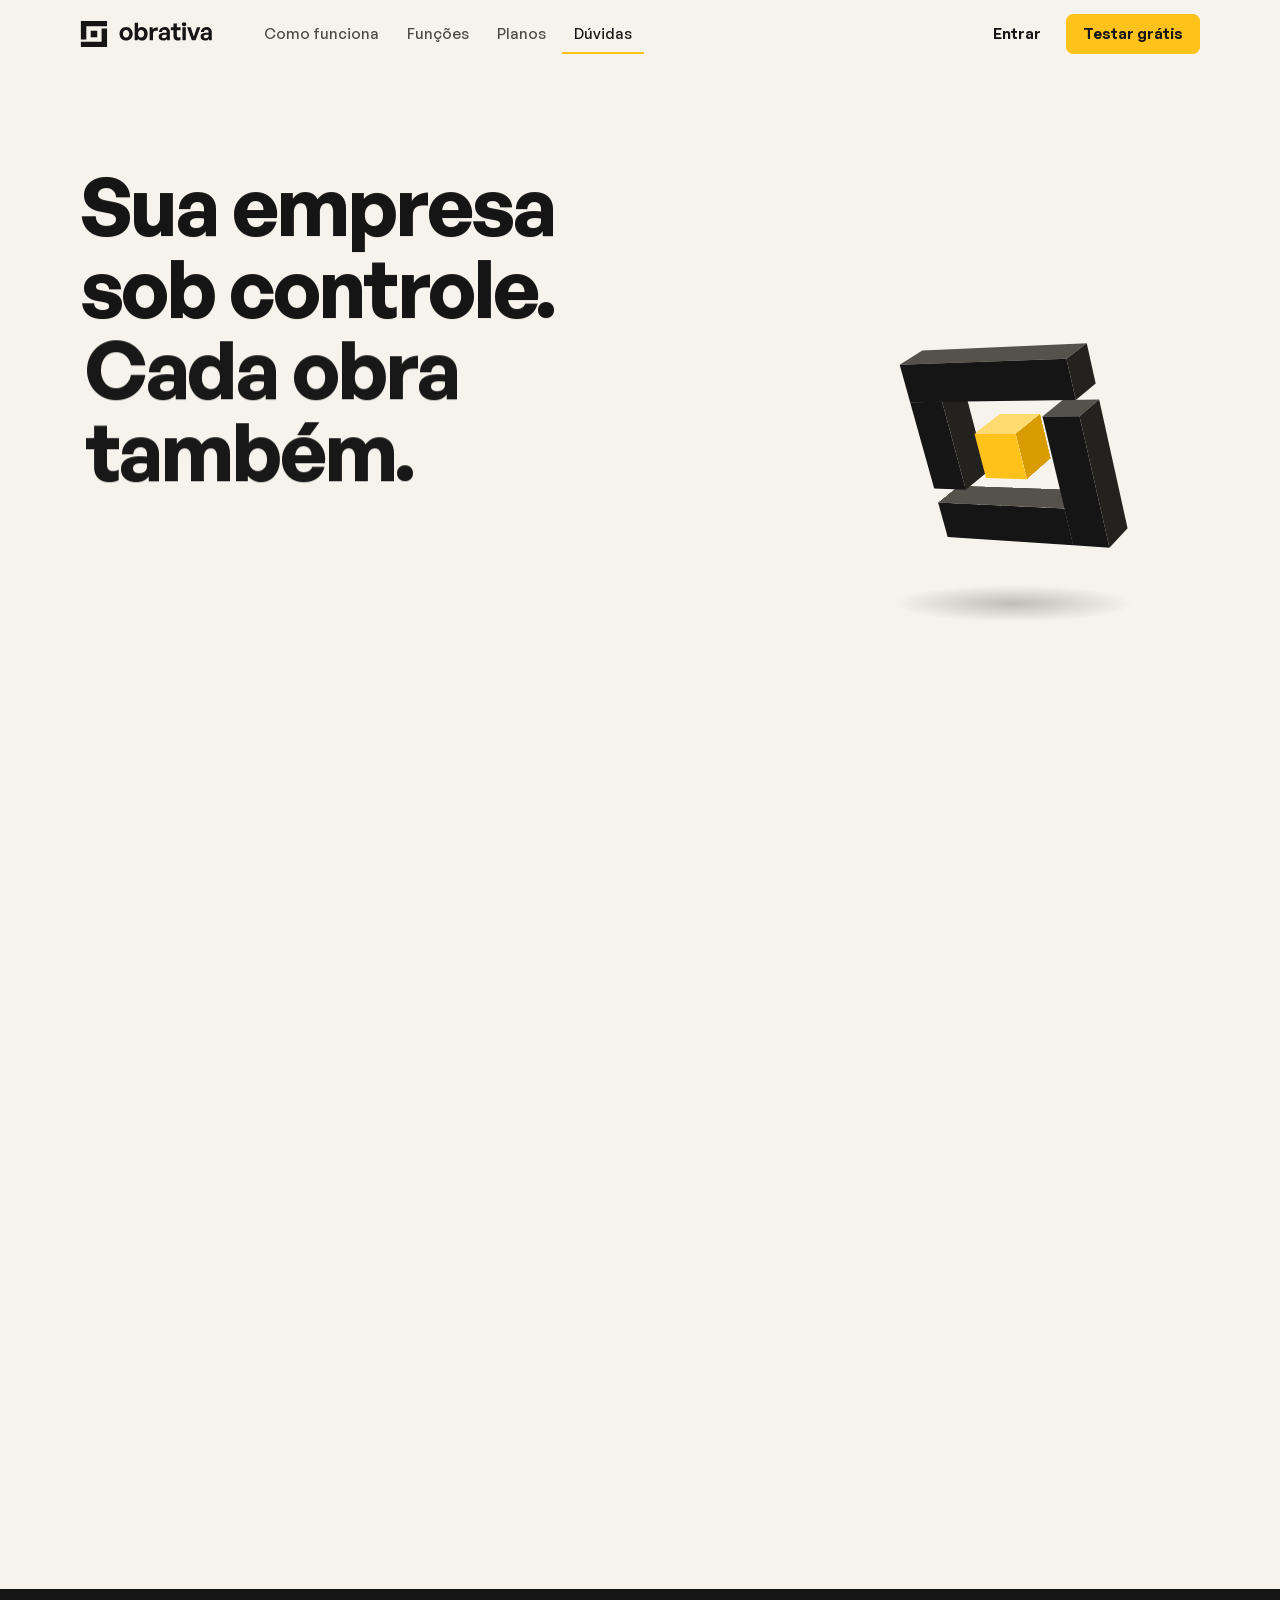
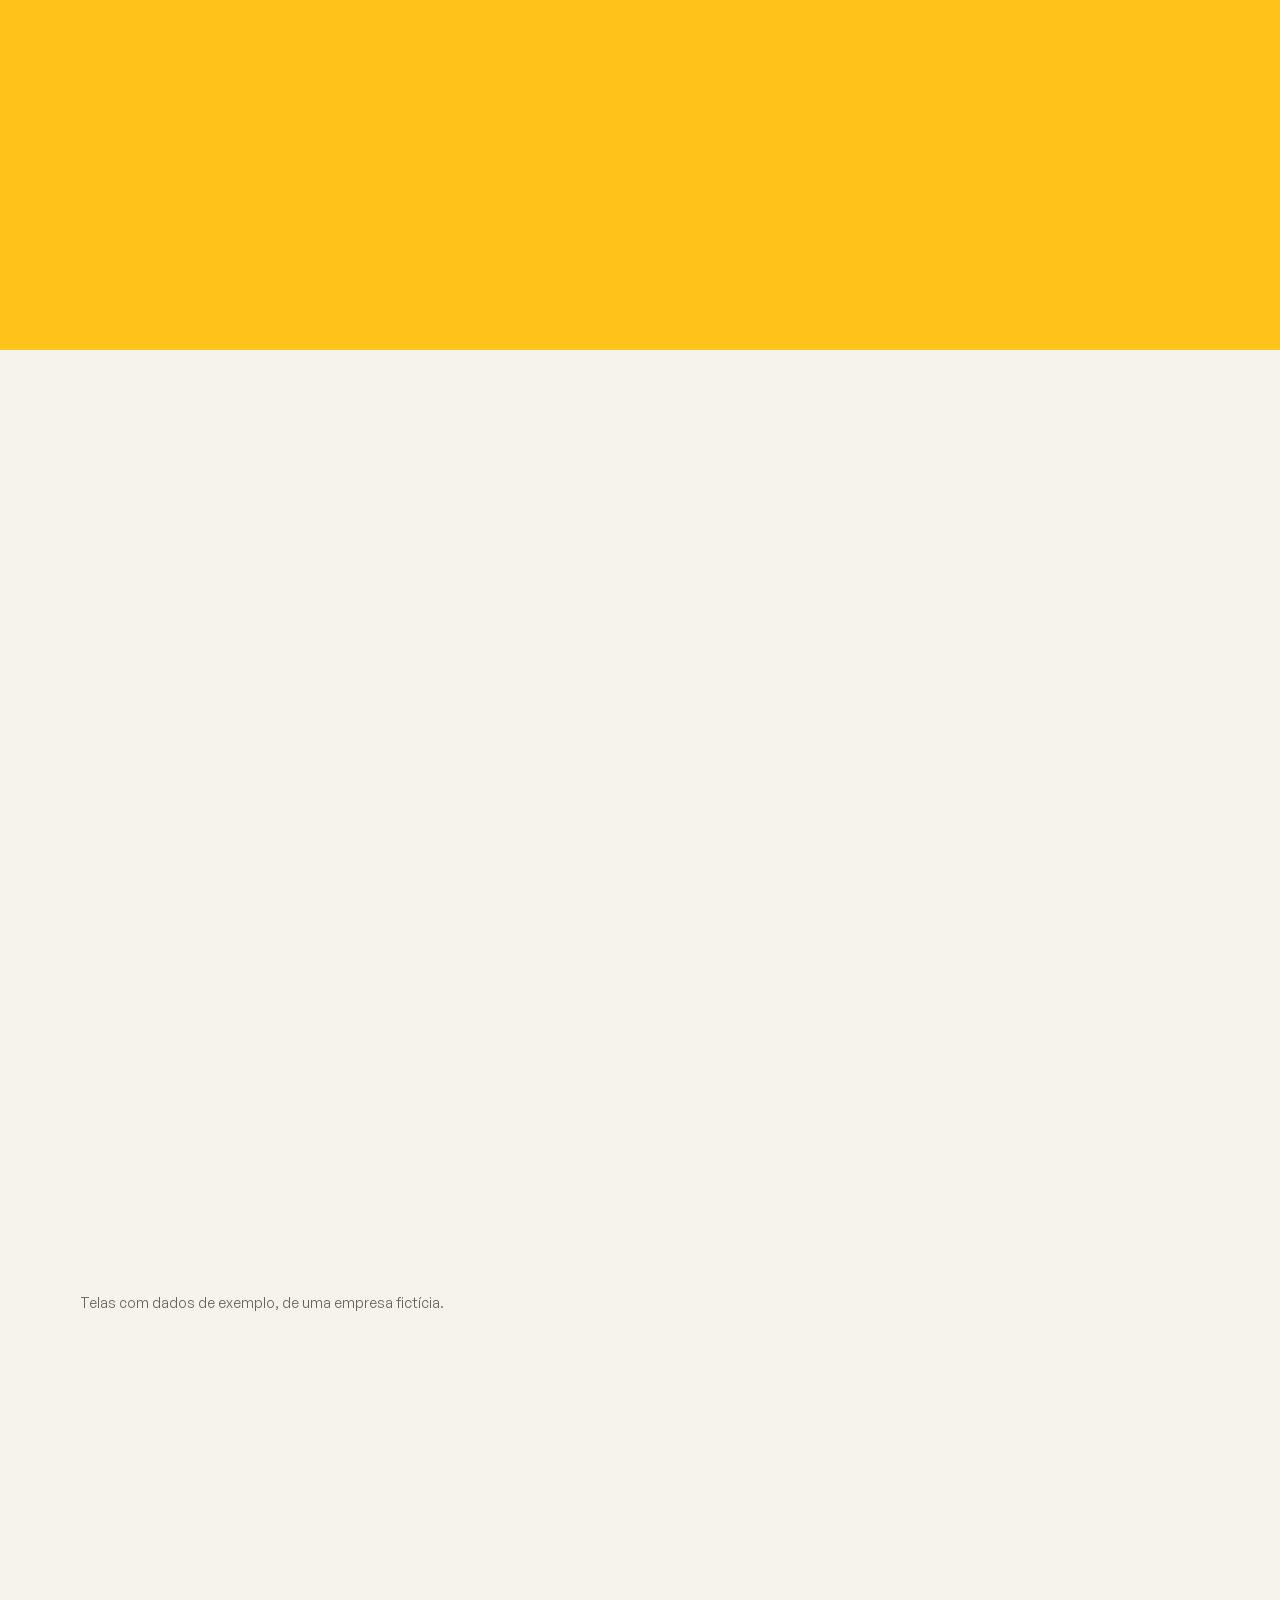
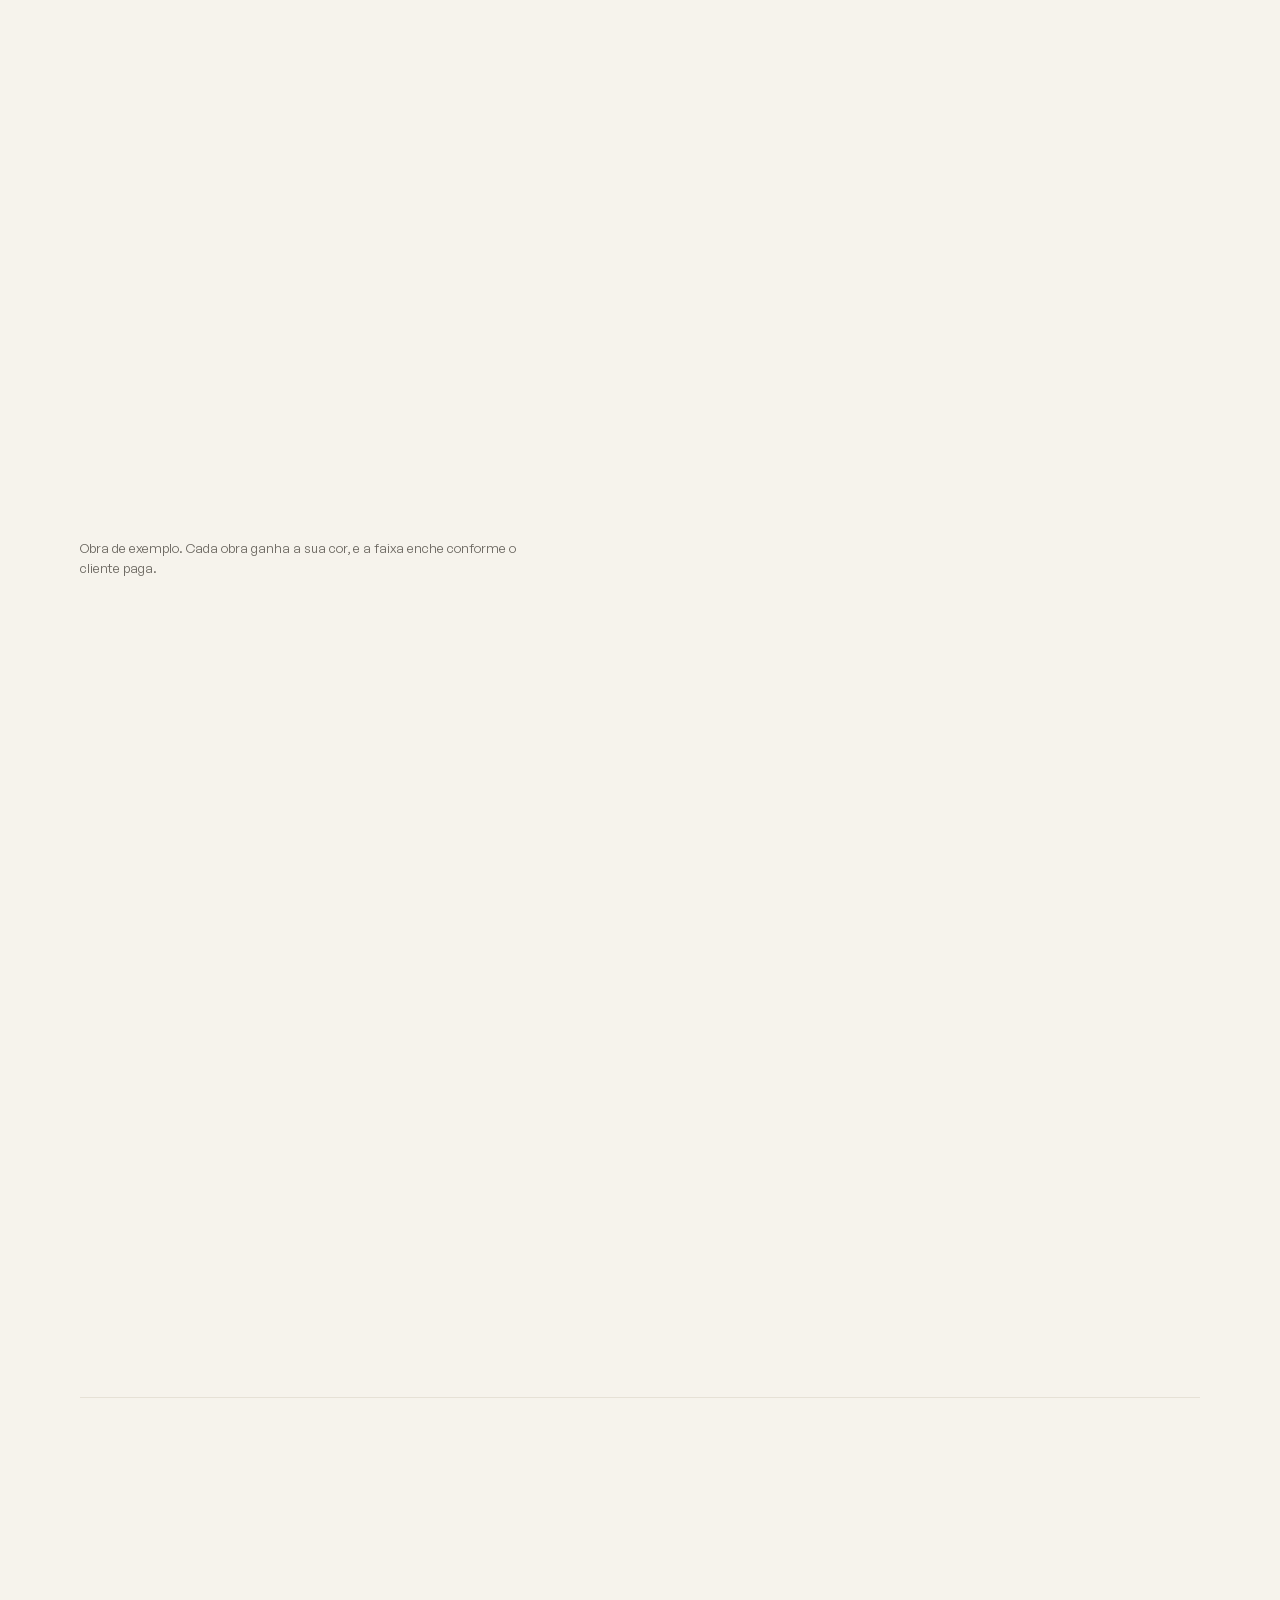
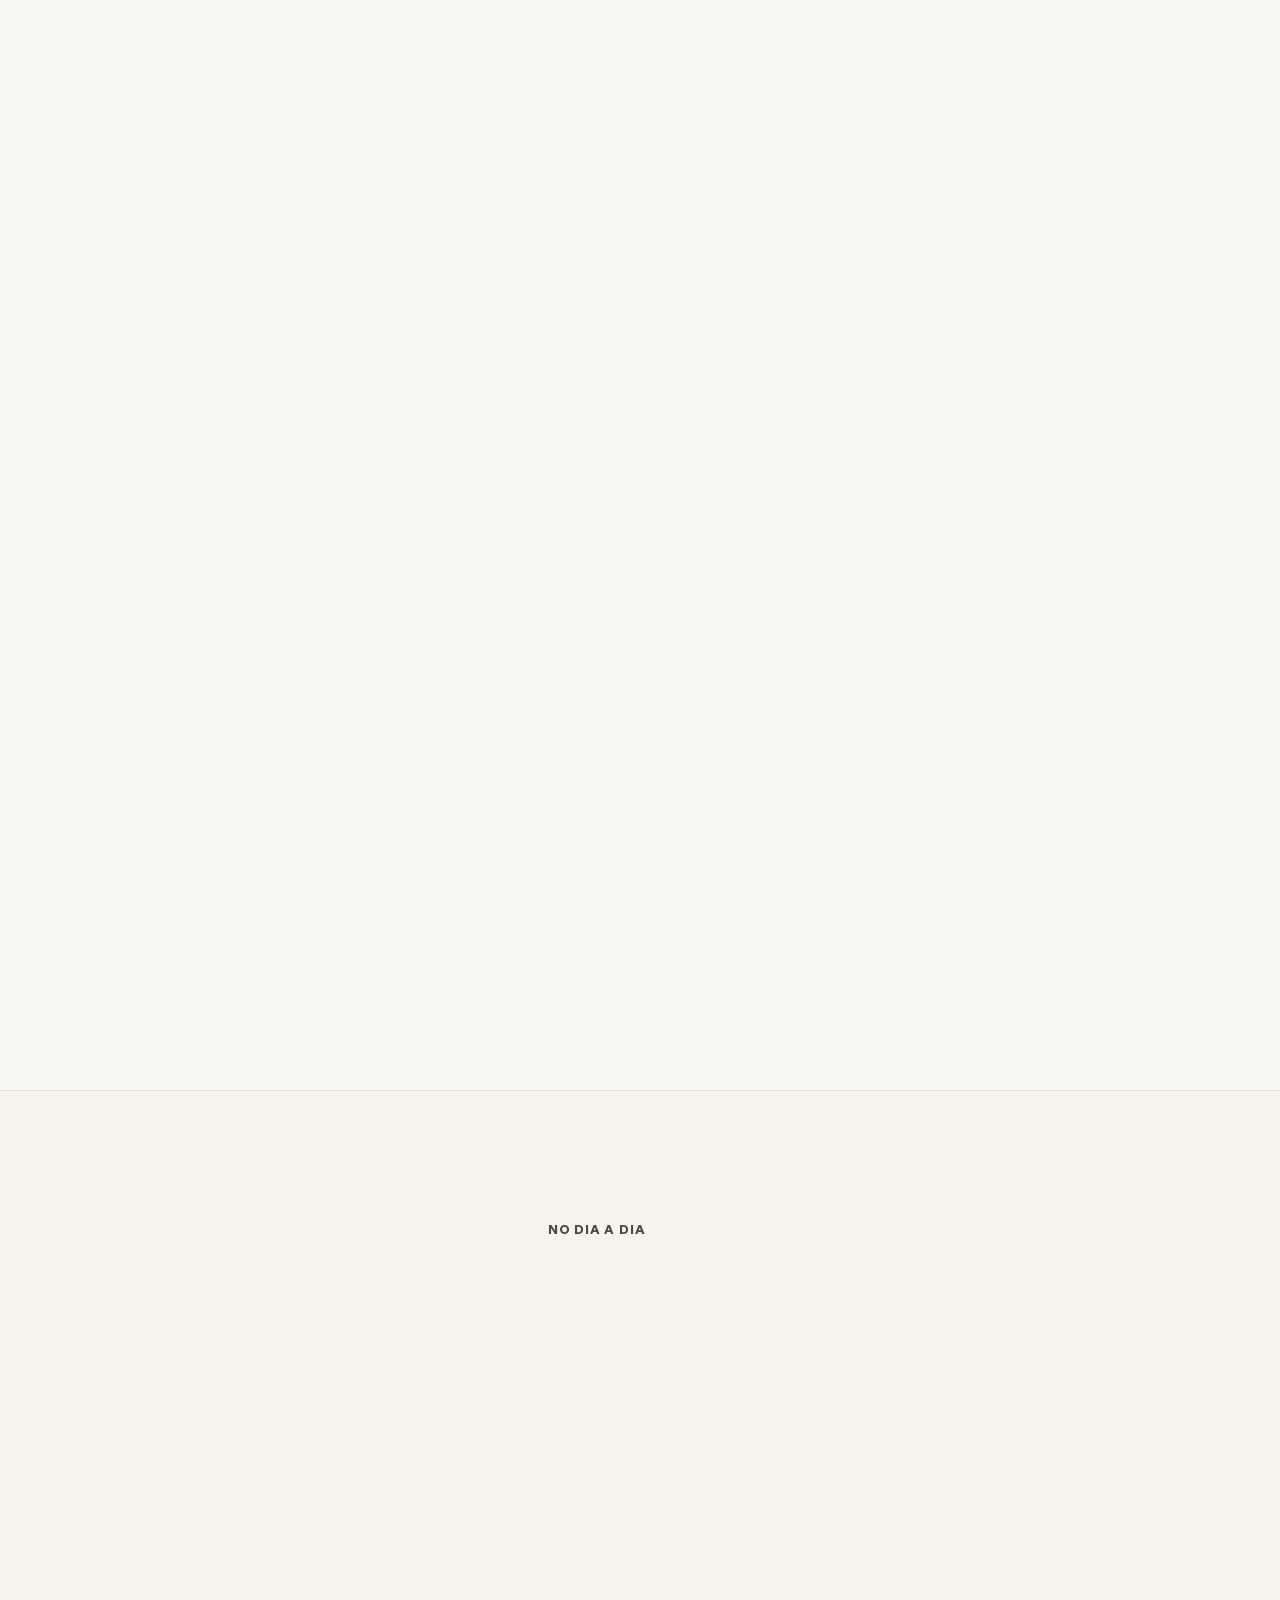
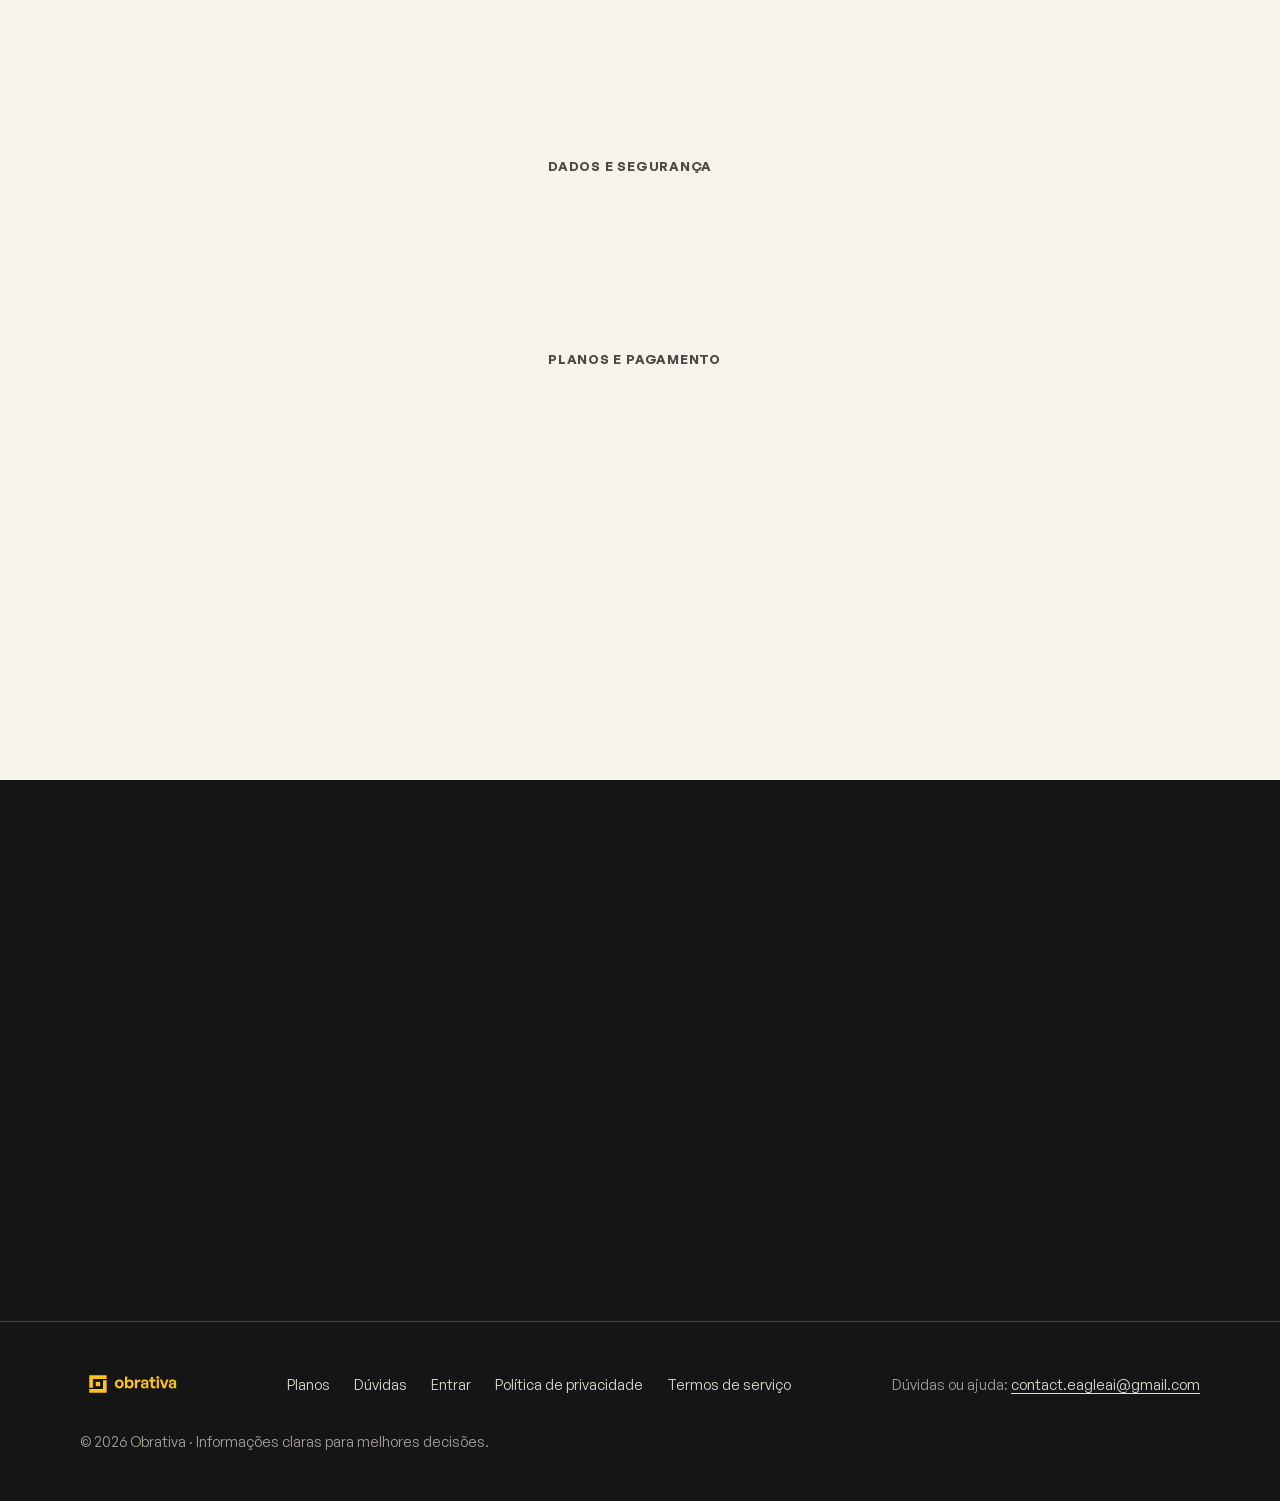
==== commit e47d25d0: "Números batendo com o app, prints legíveis, conteúdo sempre visível - Bloco "um lançamento, dois con" ====
--- a/index.html
+++ b/index.html
@@ -109,6 +109,7 @@
 .topo nav { display: flex; gap: 4px; margin-left: 12px; }
 .topo nav a { text-decoration: none; font-size: 15px; font-weight: 500; color: var(--tinta-2); padding: 8px 12px; border-radius: var(--raio-campo); }
 .topo nav a:hover { color: var(--preto); background: rgb(21 21 21 / 0.05); }
+.topo nav a[aria-current] { color: var(--preto); box-shadow: inset 0 -2px 0 var(--amarelo); border-radius: 0; }
 .topo .acoes { margin-left: auto; display: flex; gap: 8px; align-items: center; }
 
 /* Abertura */
@@ -134,7 +135,8 @@
   border-radius: 12px; overflow: hidden; background: var(--papel);
   border: 1px solid var(--filete); box-shadow: var(--sombra-tela);
 }
-.tela img { width: 100%; height: auto; aspect-ratio: 1600 / 1000; }
+.tela img { width: 100%; height: auto; aspect-ratio: 1600 / 1000; display: block; }
+@media (max-width: 760px) { .tela img { aspect-ratio: 750 / 938; } }
 .tela { will-change: auto; }
 .palco-tela .tela { margin-bottom: calc(-1 * clamp(60px, 10vw, 150px)); }
 .publico { display: flex; flex-wrap: wrap; gap: 6px 22px; margin-top: 28px; font-size: 14.5px; color: var(--tinta-3); }
@@ -294,6 +296,8 @@
 .duvidas .lead { font-size: 17px; }
 .faq details { border-top: 1px solid var(--filete-forte); }
 .faq details:last-child { border-bottom: 1px solid var(--filete-forte); }
+.faq-grupo + .faq-grupo { margin-top: 28px; }
+.faq-grupo h3 { font-size: 13px; font-weight: 650; letter-spacing: 0.06em; text-transform: uppercase; color: var(--tinta-2); margin: 0 0 6px; }
 .faq summary { list-style: none; cursor: pointer; display: flex; justify-content: space-between; gap: 20px; align-items: center; padding: 20px 0; font-weight: 600; font-size: 18px; }
 .faq summary::-webkit-details-marker { display: none; }
 .faq summary .icone { transition: transform 240ms var(--sai); }
@@ -343,6 +347,8 @@
 }
 @media (max-width: 760px) {
   body { font-size: 16px; }
+  .topo .acoes .btn, .periodo button { min-height: 44px; }
+  .resposta a, .pe .contato a { display: inline-block; padding: 12px 0; margin: -12px 0; }
   .topo .envelope { height: 60px; gap: 12px; }
   .topo .marca img { height: 24px; }
   .topo .entrar { padding-inline: 10px; border-color: transparent; }
@@ -406,7 +412,7 @@
     <div class="grade-abertura">
     <div class="texto">
       <h1 id="titulo"><span class="linha-t" data-entra>Sua empresa sob controle.</span> <span class="linha-t" data-entra><span class="marcado">Cada obra também.</span></span></h1>
-      <p class="sub" data-entra>O financeiro feito para quem toca reforma, manutenção predial e fachada. Você lança o pagamento uma vez e já sabe quanto tem no banco e quanto cada obra recebeu, gastou e ainda tem a receber.</p>
+      <p class="sub" data-entra>O financeiro feito para quem toca reforma, manutenção predial e fachada. Você lança o pagamento uma vez e já sabe quanto tem no banco e quanto cada obra recebeu, gastou e ainda tem a receber. O extrato do banco entra direto do arquivo, sem digitar de novo.</p>
       <div class="ctas" data-entra>
         <a class="btn prim" href="https://eagleaiagency.github.io/obrativa.github.io/?plano=gestao">Testar grátis por 14 dias <svg class="icone" aria-hidden="true"><use href="#i-avancar"/></svg></a>
         <a class="btn fant" href="#video"><svg class="icone" aria-hidden="true" style="fill:currentColor;stroke:none"><use href="#i-play"/></svg> Ver o app em 1 minuto</a>
@@ -420,7 +426,7 @@
     </div>
     <div class="palco-tela" data-entra>
       <figure class="tela" style="margin:0">
-        <img src="assets/tela-inicio.webp" width="1600" height="1000" alt="Painel Financeiro do Obrativa: saldo de todas as contas, entradas e saídas do mês, contas a pagar da semana e o resumo das obras." fetchpriority="high">
+        <picture><source media="(max-width: 760px)" srcset="assets/tela-inicio-movel.webp" width="750" height="938"><img src="assets/tela-inicio.webp" width="1600" height="1000" alt="Painel Financeiro do Obrativa: saldo de todas as contas, entradas e saídas do mês, contas a pagar da semana e o resumo das obras." fetchpriority="high"></picture>
       </figure>
     </div>
   </div>
@@ -469,14 +475,14 @@
           <div class="rot">E o caixa da empresa atualiza</div>
           <div class="cartao">
             <div class="titulo"><span class="ladrilho"><svg class="icone" aria-hidden="true"><use href="#i-banco"/></svg></span> Fluxo de Caixa Inter 2026</div>
-            <div class="linha-valor"><span>Saldo da conta</span><span class="numero"><span class="antes">R$ 72.334,00</span>R$ 68.534,00</span></div>
+            <div class="linha-valor"><span>Saldo da conta</span><span class="numero"><span class="antes">R$ 95.904,00</span>R$ 92.104,00</span></div>
           </div>
         </div>
         <div class="destino">
           <div class="rot">E a obra também</div>
           <div class="cartao">
             <div class="titulo"><span class="ladrilho"><svg class="icone" aria-hidden="true"><use href="#i-obras"/></svg></span> Galpão Logístico Leopoldina</div>
-            <div class="linha-valor"><span>Despesas da obra</span><span class="numero"><span class="antes">R$ 86.867,00</span>R$ 90.667,00</span></div>
+            <div class="linha-valor"><span>Despesas da obra</span><span class="numero"><span class="antes">R$ 89.282,00</span>R$ 93.082,00</span></div>
           </div>
         </div>
       </div>
@@ -508,8 +514,8 @@
           <dl>
             <div class="q"><dt>Quanto vale o contrato?</dt><dd>R$ 260.000,00</dd></div>
             <div class="q"><dt>Quanto já recebi?</dt><dd>R$ 234.000,00</dd></div>
-            <div class="q"><dt>Quanto já gastei?</dt><dd>R$ 148.485,00</dd></div>
-            <div class="q saldo"><dt>Qual é o saldo da obra?</dt><dd>R$ 85.515,00</dd></div>
+            <div class="q"><dt>Quanto já gastei?</dt><dd>R$ 158.530,00</dd></div>
+            <div class="q saldo"><dt>Qual é o saldo da obra?</dt><dd>R$ 75.470,00</dd></div>
             <div class="q destaque"><dt>Quanto falta receber?</dt><dd>R$ 26.000,00</dd></div>
           </dl>
           <div class="fita-bloco">
@@ -517,13 +523,13 @@
             <div class="fita" role="img" aria-label="90% do contrato já recebido">
               <i class="cheio" style="--t:#e1e3e5"></i><i class="cheio" style="--t:#c6c9ce"></i><i class="cheio" style="--t:#a7adb5"></i><i class="cheio" style="--t:#828a95"></i><i class="cheio" style="--t:#566170"></i><i class="cheio" style="--t:#47505c"></i><i class="parcial" style="--t:#39404a;--p:30%"><b></b></i>
             </div>
-            <div class="escala"><span>R$ 0</span><span>cada tom vale R$ 37.142,86</span><span>R$ 260.000</span></div>
+            <div class="escala"><span>R$ 0</span><span>cada tom vale cerca de R$ 37 mil</span><span>R$ 260.000</span></div>
           </div>
         </div>
         <p class="exemplo">Obra de exemplo. Cada obra ganha a sua cor, e a faixa enche conforme o cliente paga.</p>
       </div>
       <figure class="tela" style="margin:0">
-        <img src="assets/tela-obras.webp" width="1600" height="1000" loading="lazy" alt="Resumo das Obras: para cada obra, valor contratado, recebido, despesas, saldo da obra e quanto falta receber.">
+        <picture><source media="(max-width: 760px)" srcset="assets/tela-obra-movel.webp" width="750" height="938"><img src="assets/tela-obra.webp" width="1600" height="1000" loading="lazy" alt="Tela de uma obra no Obrativa: quanto do contrato já foi recebido, na faixa de tons, e o saldo da obra; abaixo, valor contratado, recebido, despesas pagas e saldo a receber."></picture>
       </figure>
     </div>
   </div>
@@ -544,7 +550,7 @@
         </ul>
         <span class="plano-tag">Em todos os planos</span>
       </div>
-      <figure class="tela" style="margin:0"><img src="assets/tela-fluxo.webp" width="1600" height="1000" loading="lazy" alt="Fluxo de Caixa do Obrativa com lançamentos, obra de cada um e saldo corrido."></figure>
+      <figure class="tela" style="margin:0"><picture><source media="(max-width: 760px)" srcset="assets/tela-fluxo-movel.webp" width="750" height="938"><img src="assets/tela-fluxo.webp" width="1600" height="1000" loading="lazy" alt="Fluxo de Caixa do Obrativa com lançamentos, obra de cada um e saldo corrido."></picture></figure>
     </article>
 
     <article class="funcao inverte">
@@ -558,7 +564,7 @@
         </ul>
         <span class="plano-tag">Em todos os planos · relatórios por obra no Gestão e no Completo</span>
       </div>
-      <figure class="tela" style="margin:0"><img src="assets/tela-relatorios.webp" width="1600" height="1000" loading="lazy" alt="Relatórios do Obrativa com gráficos de entradas e saídas e filtros por período, obra e categoria."></figure>
+      <figure class="tela" style="margin:0"><picture><source media="(max-width: 760px)" srcset="assets/tela-relatorios-movel.webp" width="750" height="938"><img src="assets/tela-relatorios.webp" width="1600" height="1000" loading="lazy" alt="Relatórios do Obrativa com gráficos de entradas e saídas e filtros por período, obra e categoria."></picture></figure>
     </article>
 
     <article class="funcao">
@@ -572,13 +578,13 @@
         </ul>
         <span class="plano-tag">No plano Completo</span>
       </div>
-      <figure class="tela" style="margin:0"><img src="assets/tela-pagar.webp" width="1600" height="1000" loading="lazy" alt="Contas a pagar no Obrativa: parcelas com vencimento, valor em aberto e situação de cada uma."></figure>
+      <figure class="tela" style="margin:0"><picture><source media="(max-width: 760px)" srcset="assets/tela-pagar-movel.webp" width="750" height="938"><img src="assets/tela-pagar.webp" width="1600" height="1000" loading="lazy" alt="A pagar no Obrativa: total em aberto, o que já venceu e o que vence nos próximos 30 dias."></picture></figure>
     </article>
 
     <div class="mais-funcoes">
+      <div><b>Extrato do banco importado</b><span>OFX, CSV ou PDF, como o banco entrega. O app sugere favorecido e categoria pelo que você já lançou; você confere antes de gravar.</span></div>
       <div><b>Aditivos de contrato</b><span>O valor da obra se atualiza; o que já foi recebido não muda.</span></div>
       <div><b>Despesas divididas entre obras</b><span>A compra de material para três obras sai uma vez do banco e vai para cada uma.</span></div>
-      <div><b>Aviso de obra parada</b><span>Obra sem despesa há 30 dias? O app pergunta se ela terminou.</span></div>
       <div><b>Obras concluídas no arquivo</b><span>Terminou a garantia? Arquive a obra: sai da lista do dia a dia e o histórico fica guardado. Gestão e Completo.</span></div>
       <div><b>Equipe própria prevista</b><span>Oficiais, meio-oficiais e ajudantes por obra, contra o que foi pago.</span></div>
       <div><b>Várias empresas, um acesso</b><span>Tem mais de um CNPJ? Troque de empresa pelo topo da tela, sem misturar caixa nem relatórios. Plano Completo.</span></div>
@@ -668,6 +674,8 @@
       <p class="lead">Não achou a sua? Comece o teste e veja com os seus próprios números.</p>
     </div>
     <div class="faq">
+      <div class="faq-grupo">
+        <h3>No dia a dia</h3>
       <details>
         <summary>Preciso entender de contabilidade?<svg class="icone" aria-hidden="true"><use href="#i-mais"/></svg></summary>
         <div class="resposta"><p>Não. Você lança o que entrou e o que saiu, e diz de qual obra é. Cada categoria tem uma explicação curta de quando usar. O resto o app calcula.</p></div>
@@ -677,10 +685,29 @@
         <div class="resposta"><p>O mesmo registro atualiza o saldo do banco e o financeiro da obra. Você não precisa de uma planilha para o caixa e outra para cada obra.</p></div>
       </details>
       <details>
+        <summary>Dá para importar o extrato do banco?<svg class="icone" aria-hidden="true"><use href="#i-mais"/></svg></summary>
+        <div class="resposta"><p>Dá. Importe o extrato em OFX, CSV ou PDF, como o banco entrega. O Obrativa sugere o favorecido e a categoria pelo que você já lançou, mostra o que é repetido e você confere antes de gravar. PDF escaneado (foto do papel) não é lido.</p></div>
+      </details>
+      <details>
         <summary>Em quais aparelhos funciona?<svg class="icone" aria-hidden="true"><use href="#i-mais"/></svg></summary>
         <div class="resposta"><p>No navegador do computador, do notebook, do tablet e do celular (iPhone e Android). Os dados ficam na sua conta e aparecem iguais em todos. Dá para criar um atalho na área de trabalho ou na tela inicial e abrir como um app.</p></div>
       </details>
       <details>
+        <summary>O que acontece com as obras que já terminaram?<svg class="icone" aria-hidden="true"><use href="#i-mais"/></svg></summary>
+        <div class="resposta"><p>Concluída, a obra continua aceitando recebimentos e despesas, por exemplo na garantia. Depois, nos planos Gestão e Completo, você pode arquivá-la: ela sai da lista do dia a dia e todo o histórico continua guardado, nos relatórios. Se precisar, é só reativar.</p></div>
+      </details>
+      <details>
+        <summary>O Obrativa substitui o meu contador?<svg class="icone" aria-hidden="true"><use href="#i-mais"/></svg></summary>
+        <div class="resposta"><p>Não. Ele organiza o seu caixa e o de cada obra, e entrega ao contador o Livro Caixa Anual e os relatórios prontos, em PDF ou Excel.</p></div>
+      </details>
+      <details>
+        <summary>Emite nota fiscal ou boleto?<svg class="icone" aria-hidden="true"><use href="#i-mais"/></svg></summary>
+        <div class="resposta"><p>Não. O plano Completo gera recibos numerados dos valores que você recebeu, para enviar ao cliente. Eles não são documento fiscal.</p></div>
+      </details>
+      </div>
+      <div class="faq-grupo">
+        <h3>Dados e segurança</h3>
+      <details>
         <summary>Meus dados ficam seguros?<svg class="icone" aria-hidden="true"><use href="#i-mais"/></svg></summary>
         <div class="resposta"><p>Ficam na nuvem, com acesso por login, conexão criptografada e cópias de segurança automáticas. Se o computador ou o celular quebrar ou for trocado, nada se perde. Você pode exportar seus dados quando quiser, e o tratamento segue a LGPD.</p></div>
       </details>
@@ -688,30 +715,26 @@
         <summary>Tenho mais de uma empresa. Preciso de duas assinaturas?<svg class="icone" aria-hidden="true"><use href="#i-mais"/></svg></summary>
         <div class="resposta"><p>Não. No plano Completo você administra várias empresas, cada uma com seu CNPJ, com o mesmo acesso. Cada empresa tem os próprios fluxos, obras, lançamentos e relatórios, e a troca é feita pelo topo da tela. Os valores de uma empresa nunca aparecem na outra.</p></div>
       </details>
-      <details>
-        <summary>O que acontece com as obras que já terminaram?<svg class="icone" aria-hidden="true"><use href="#i-mais"/></svg></summary>
-        <div class="resposta"><p>Concluída, a obra continua aceitando recebimentos e despesas, por exemplo na garantia. Depois, nos planos Gestão e Completo, você pode arquivá-la: ela sai da lista do dia a dia e todo o histórico continua guardado, nos relatórios. Se precisar, é só reativar.</p></div>
+      </div>
+      <div class="faq-grupo">
+        <h3>Planos e pagamento</h3>
+      <details>
+        <summary>O que acontece depois dos 14 dias?<svg class="icone" aria-hidden="true"><use href="#i-mais"/></svg></summary>
+        <div class="resposta"><p>Você escolhe o plano e a forma de pagamento: Pix, boleto ou cartão de crédito. Se não continuar, nada é apagado: você segue vendo tudo e pode exportar os dados; só não lança nem altera até retomar.</p></div>
       </details>
       <details>
         <summary>Posso começar no Light e mudar depois?<svg class="icone" aria-hidden="true"><use href="#i-mais"/></svg></summary>
         <div class="resposta"><p>Pode. Ao mudar de plano, seus cadastros e todo o histórico financeiro continuam lá.</p></div>
       </details>
       <details>
-        <summary>O Obrativa substitui o meu contador?<svg class="icone" aria-hidden="true"><use href="#i-mais"/></svg></summary>
-        <div class="resposta"><p>Não. Ele organiza o seu caixa e o de cada obra, e entrega ao contador o Livro Caixa Anual e os relatórios prontos, em PDF ou Excel.</p></div>
+        <summary>Como cancelo?<svg class="icone" aria-hidden="true"><use href="#i-mais"/></svg></summary>
+        <div class="resposta"><p>No próprio app, em Configurações, Plano. O acesso continua até o fim do período já pago e a assinatura não é renovada. Seus dados não são apagados e podem ser exportados.</p></div>
       </details>
       <details>
         <summary>Como falo com vocês?<svg class="icone" aria-hidden="true"><use href="#i-mais"/></svg></summary>
         <div class="resposta"><p>Por e-mail, em <a href="mailto:contact.eagleai@gmail.com">contact.eagleai@gmail.com</a>. Se preferir, escreva também durante o teste grátis.</p></div>
       </details>
-      <details>
-        <summary>Emite nota fiscal ou boleto?<svg class="icone" aria-hidden="true"><use href="#i-mais"/></svg></summary>
-        <div class="resposta"><p>Não. O plano Completo gera recibos numerados dos valores que você recebeu, para enviar ao cliente. Eles não são documento fiscal.</p></div>
-      </details>
-      <details>
-        <summary>Dá para importar o extrato do banco?<svg class="icone" aria-hidden="true"><use href="#i-mais"/></svg></summary>
-        <div class="resposta"><p>Dá. Importe o extrato em OFX, CSV ou PDF, como o banco entrega. O Obrativa sugere o favorecido e a categoria pelo que você já lançou, mostra o que é repetido e você confere antes de gravar. PDF escaneado (foto do papel) não é lido.</p></div>
-      </details>
+      </div>
     </div>
   </div>
 </section>
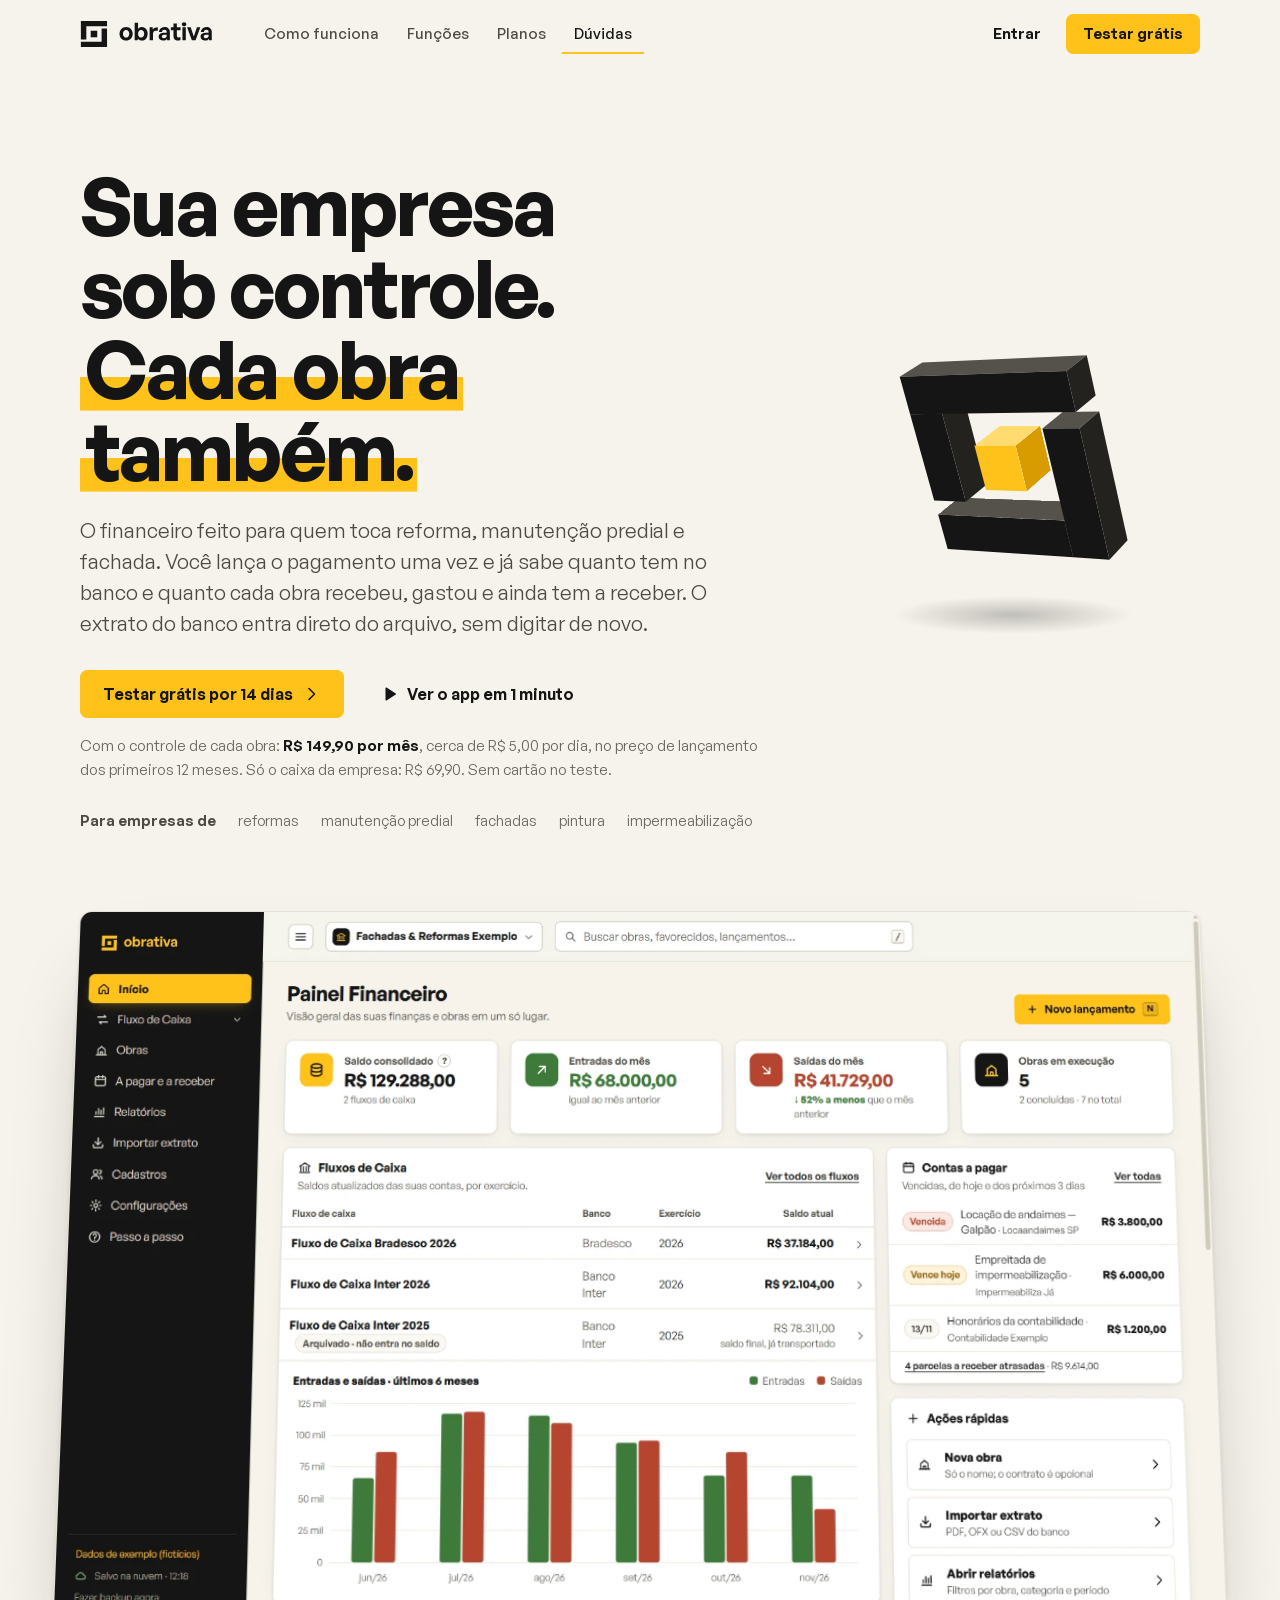
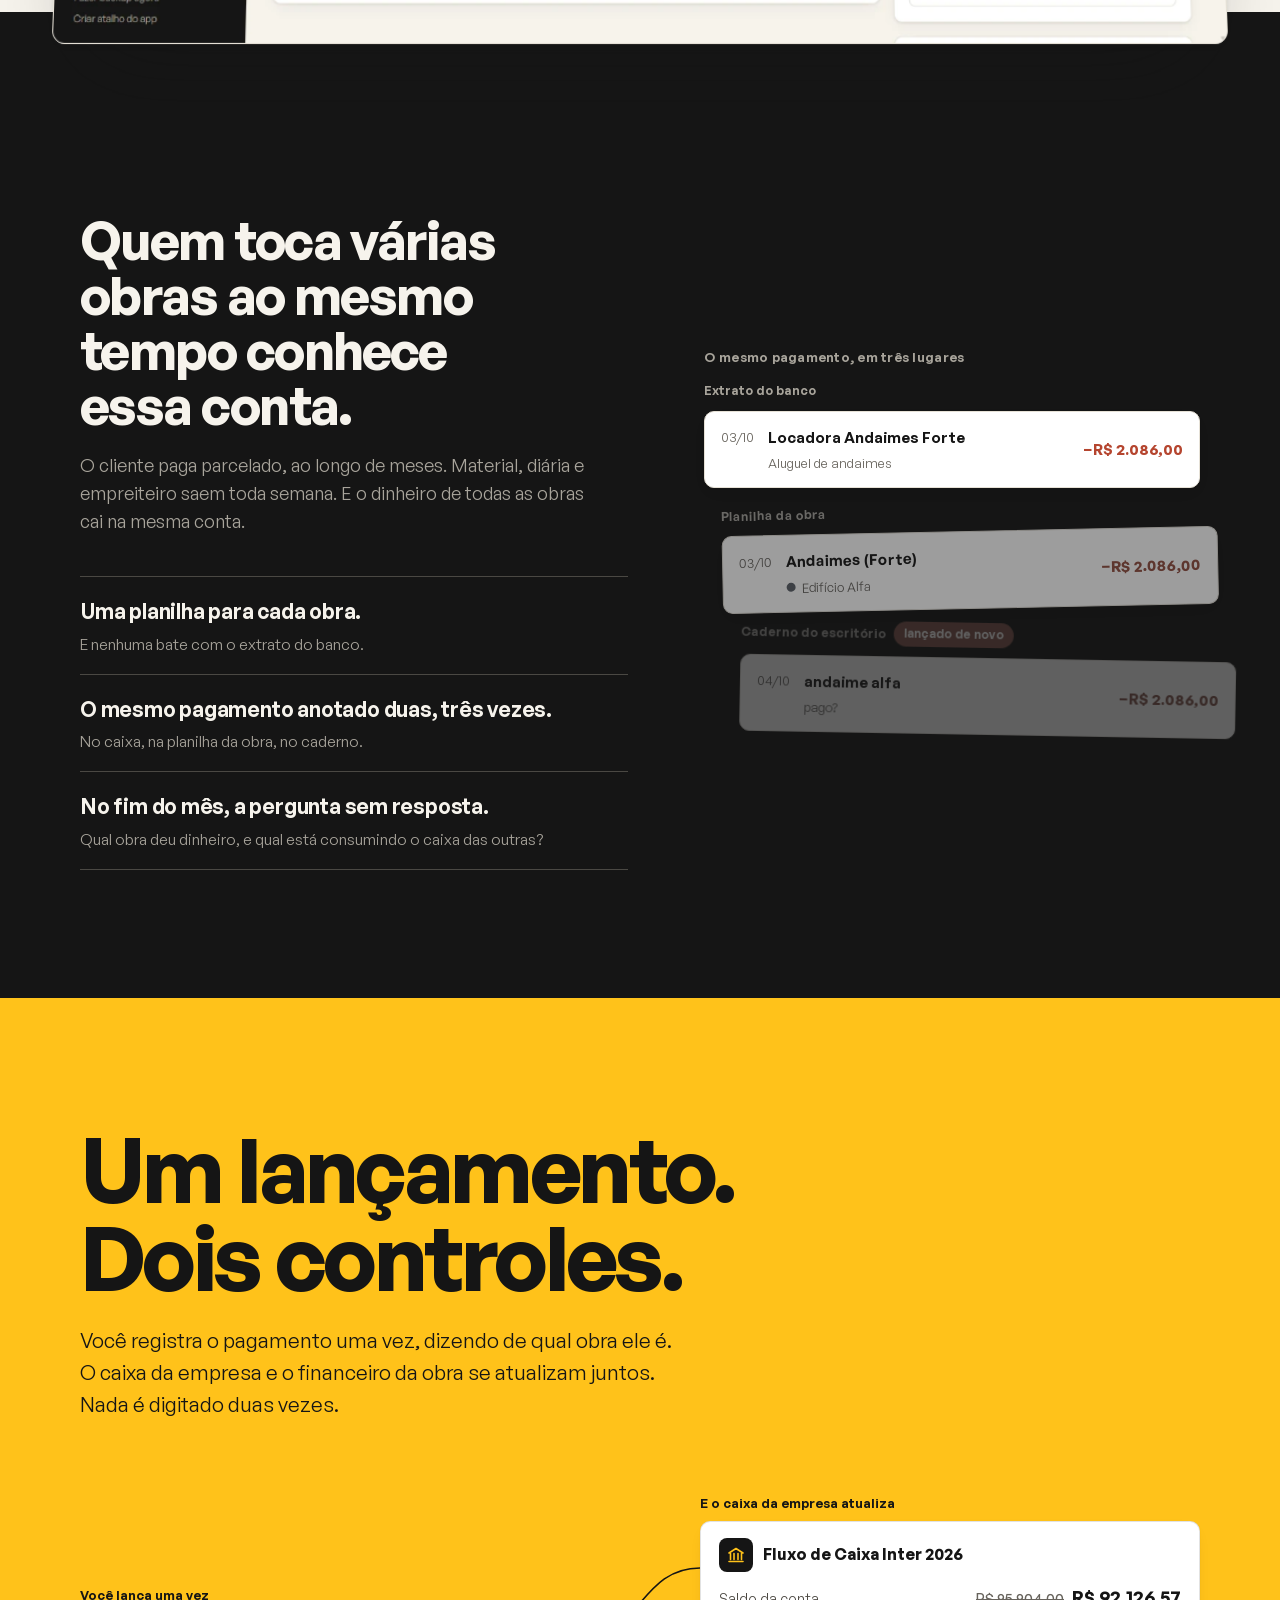
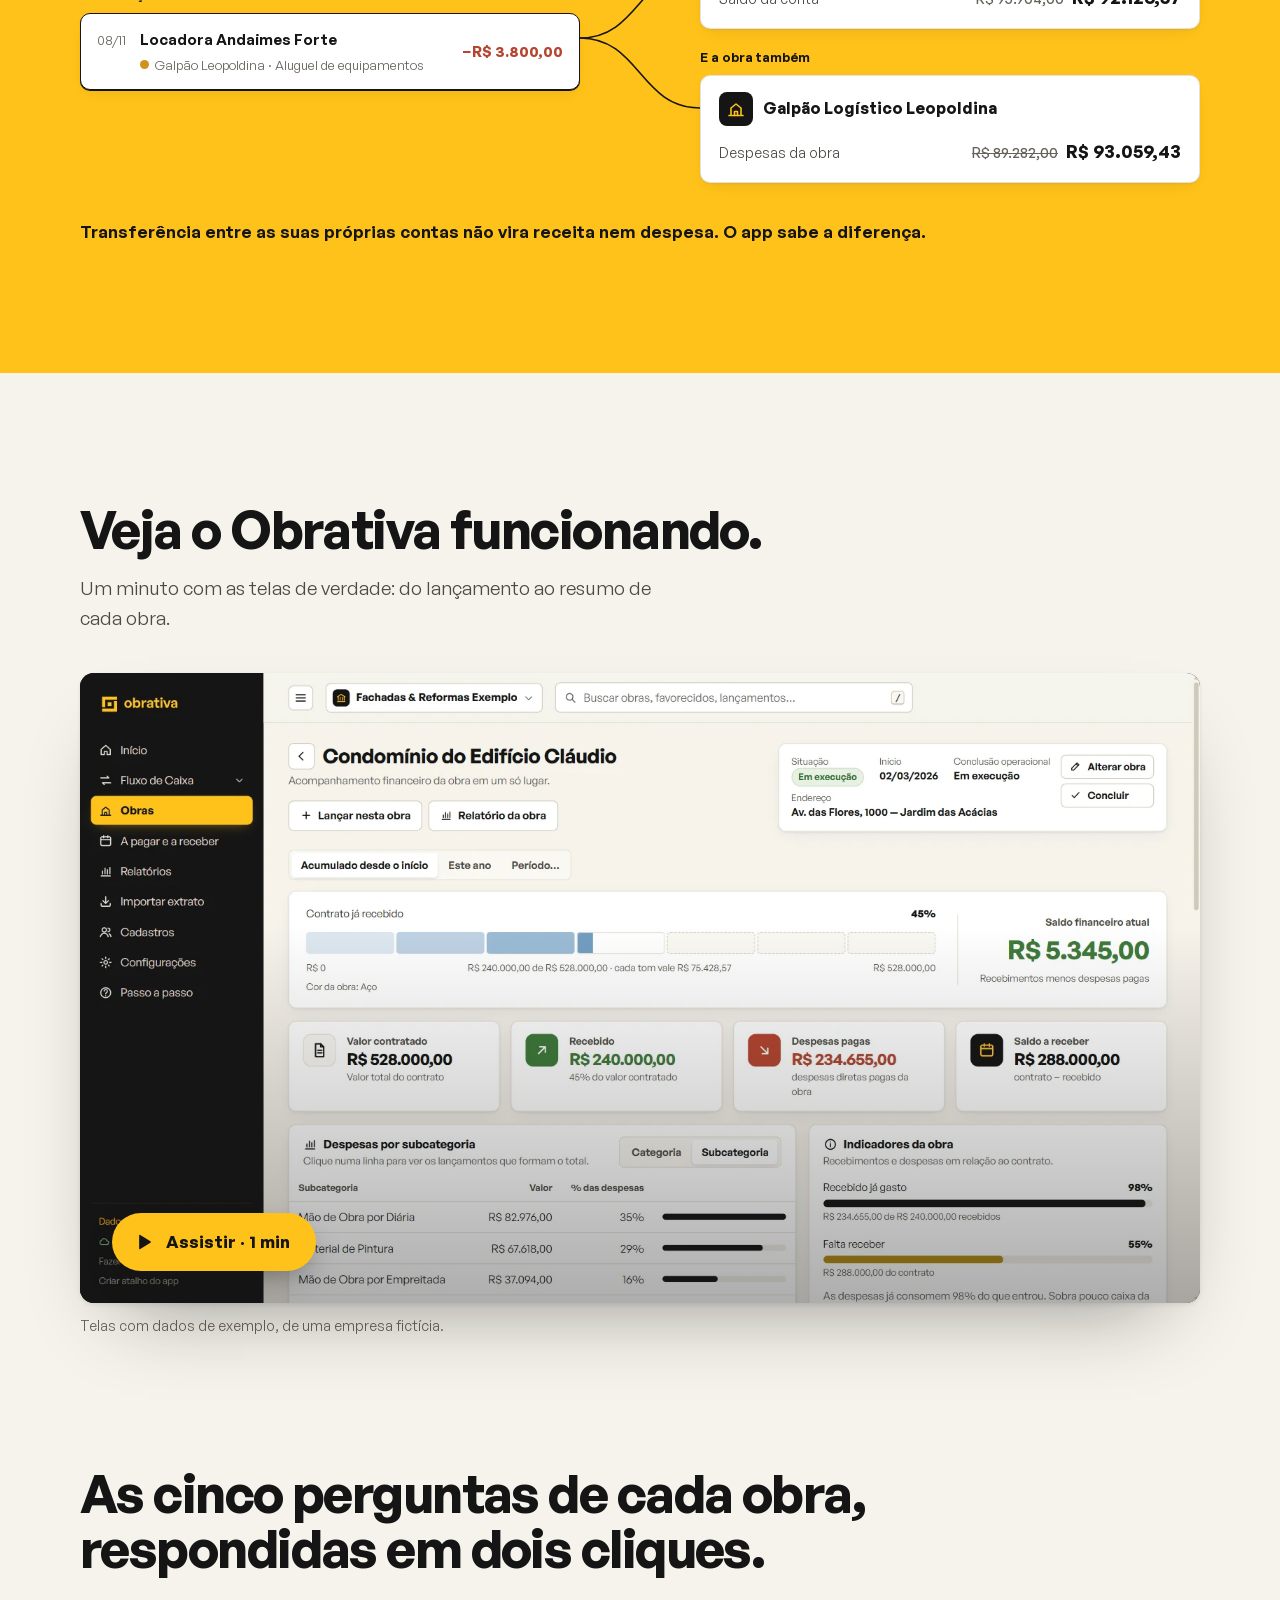
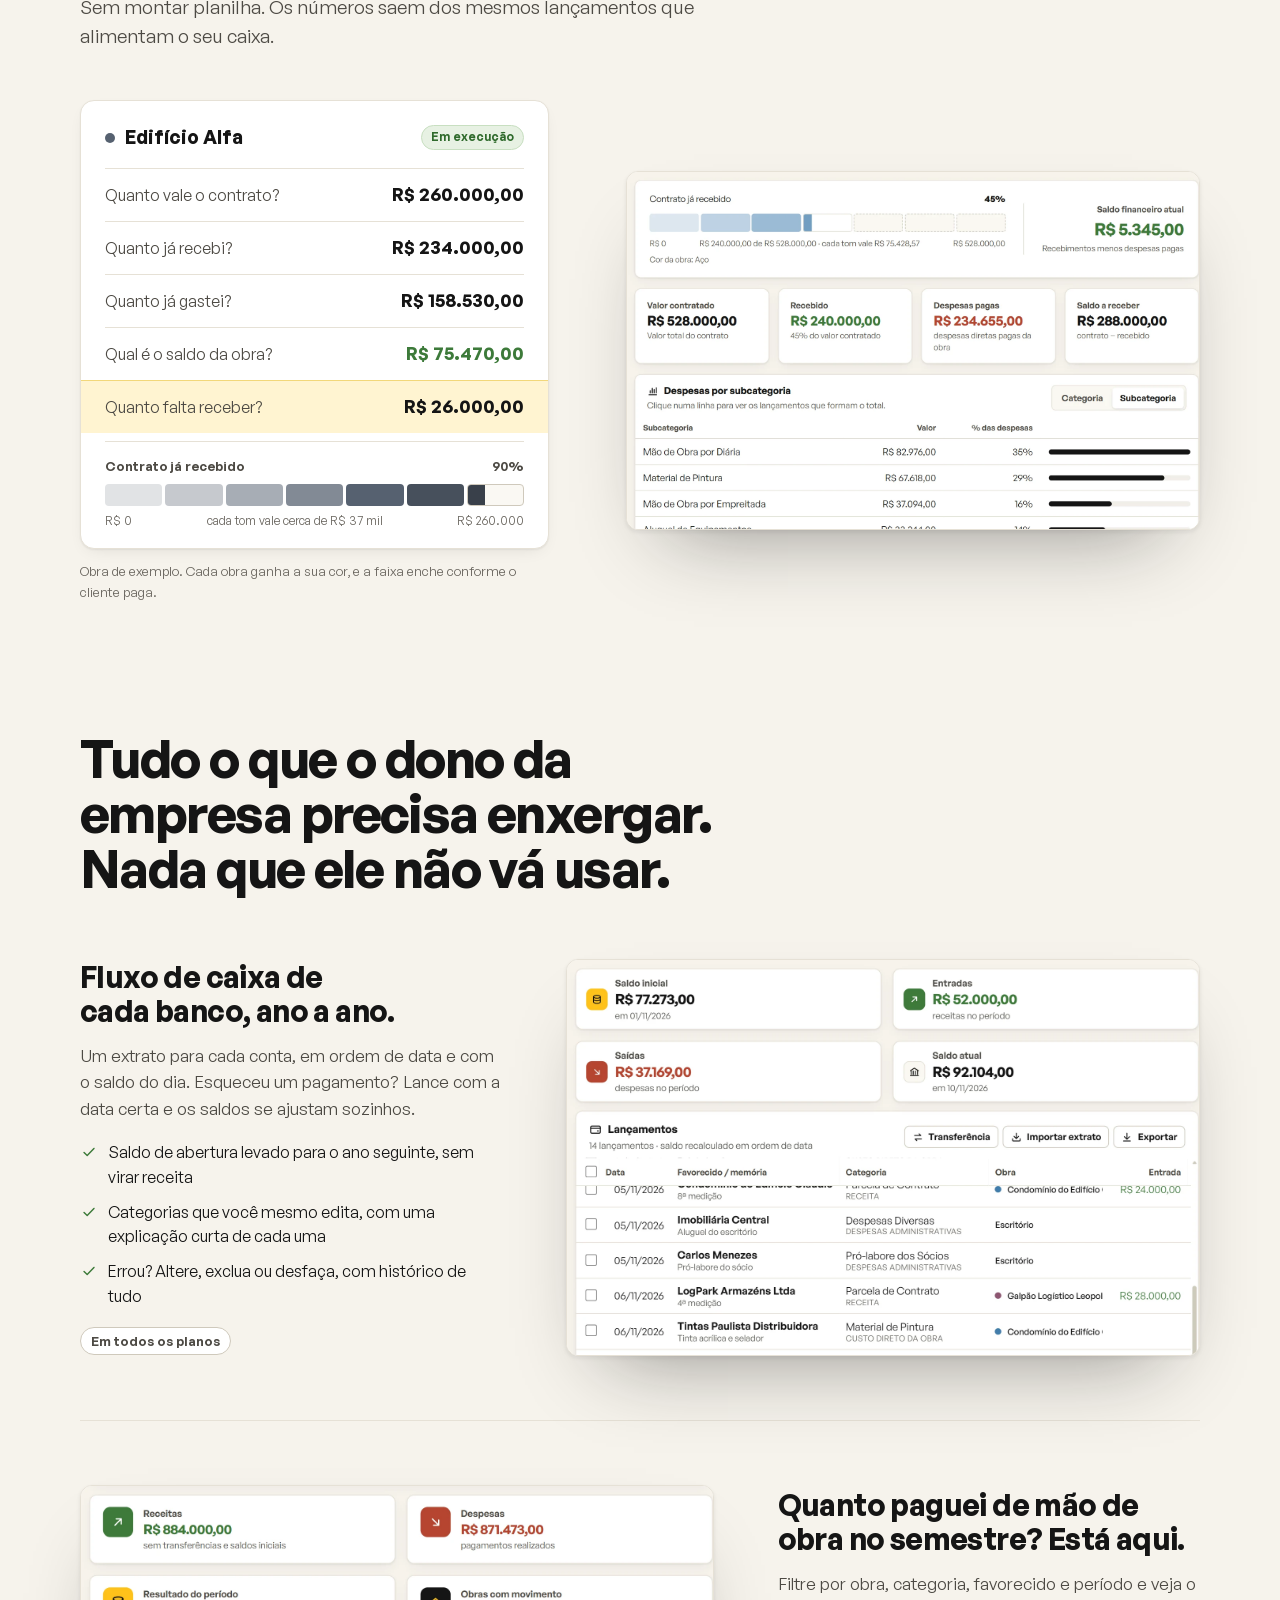
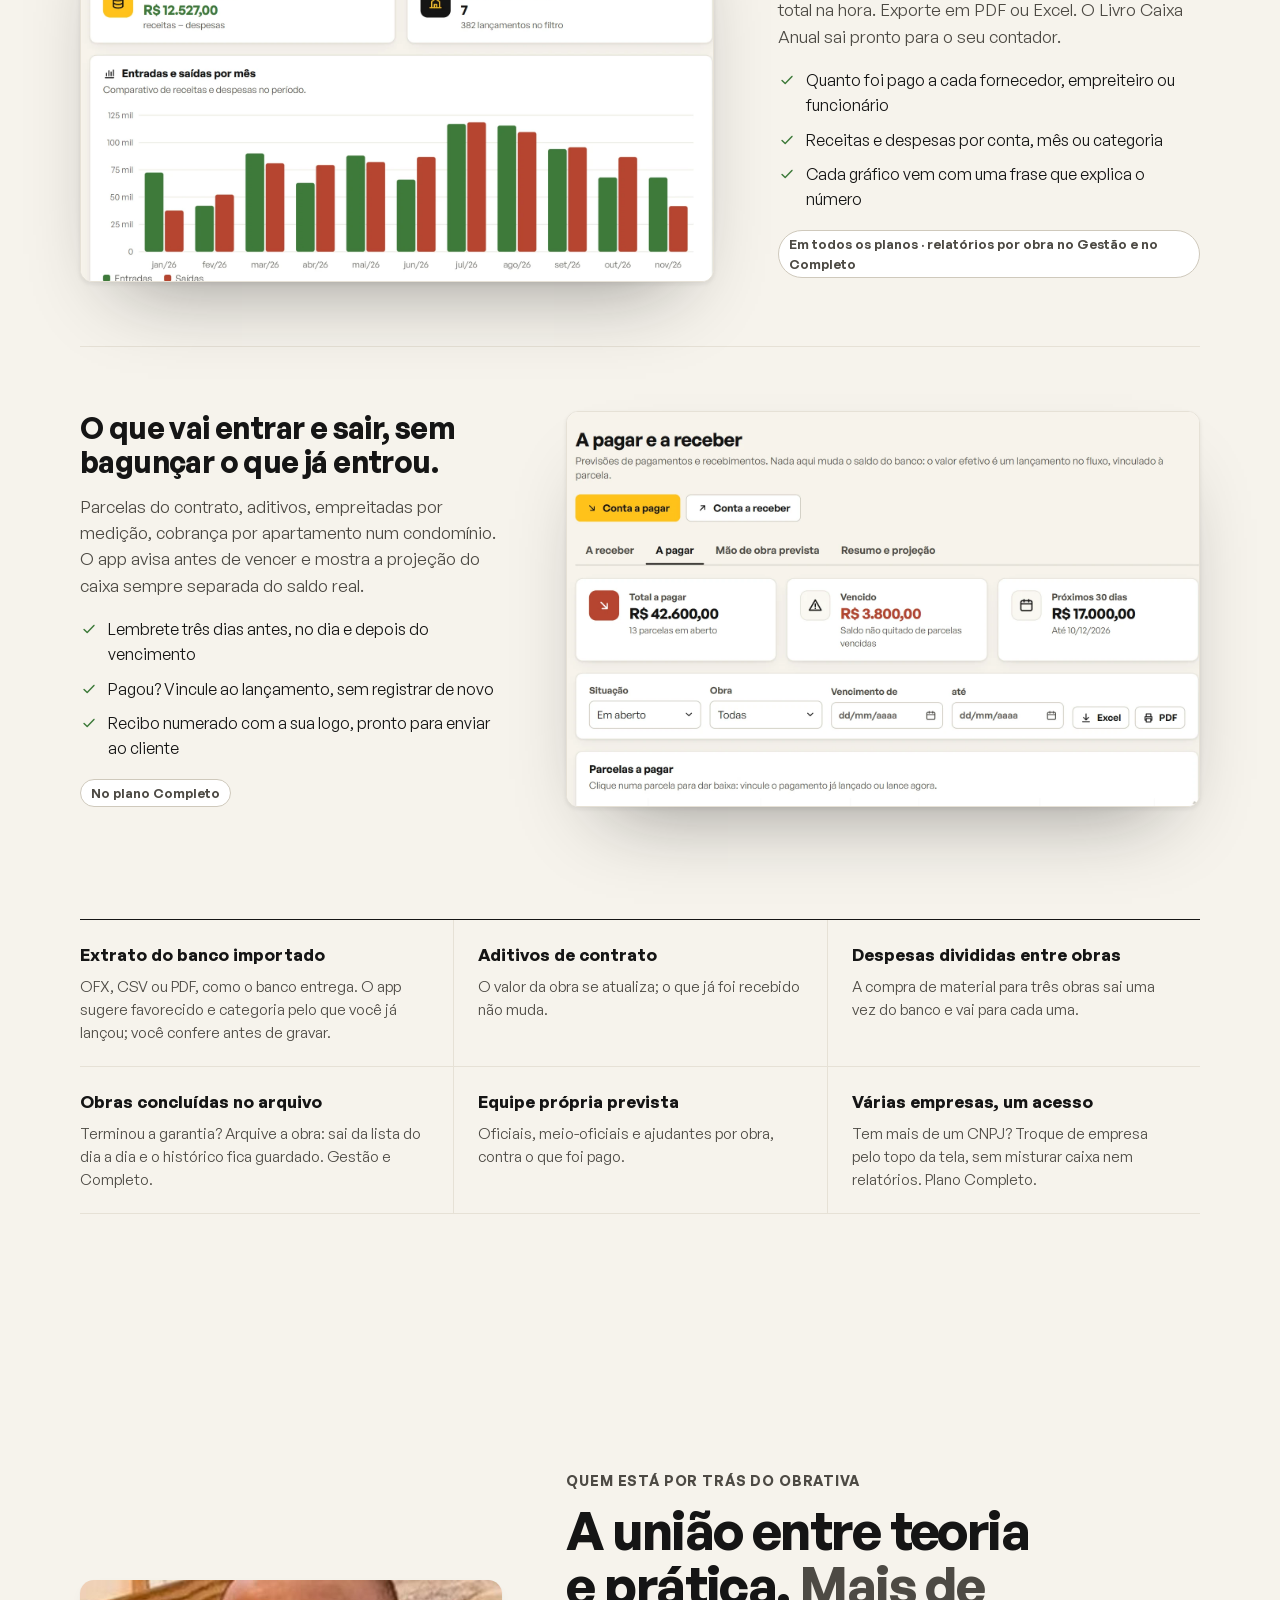
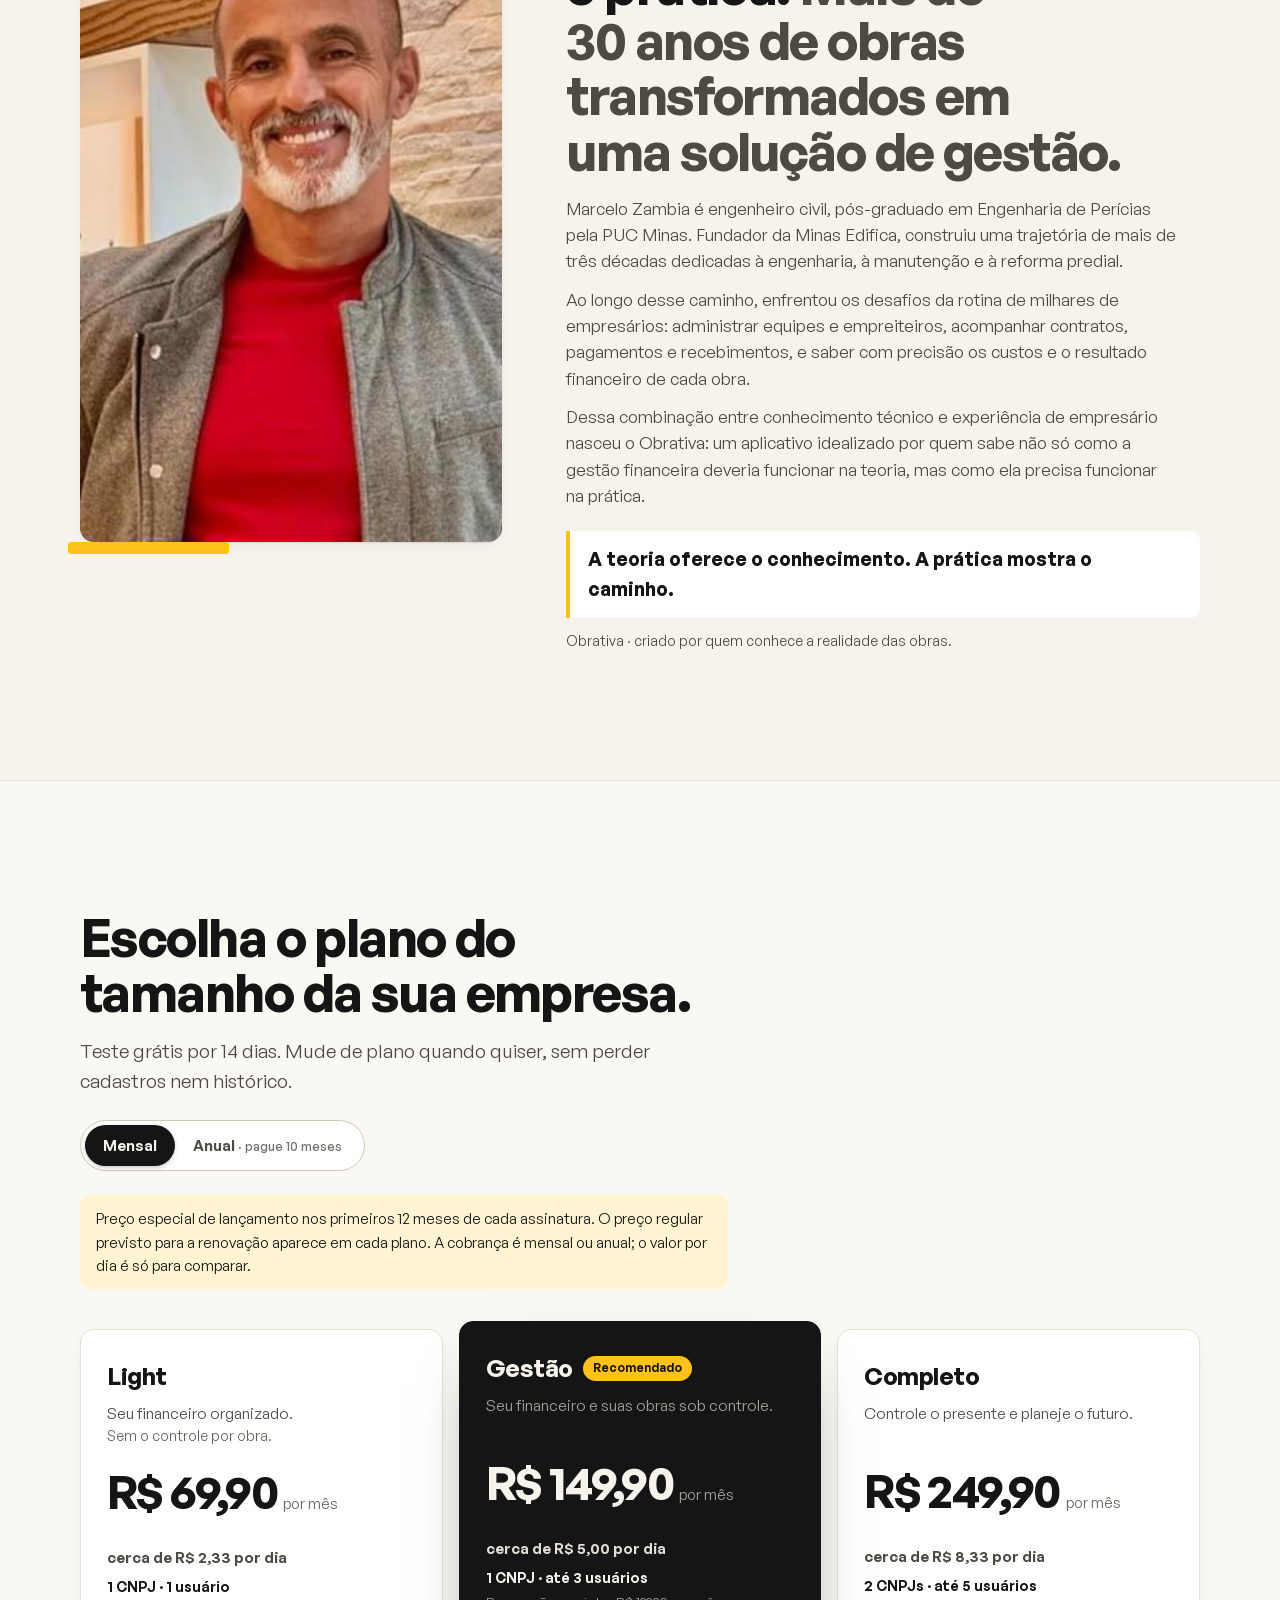
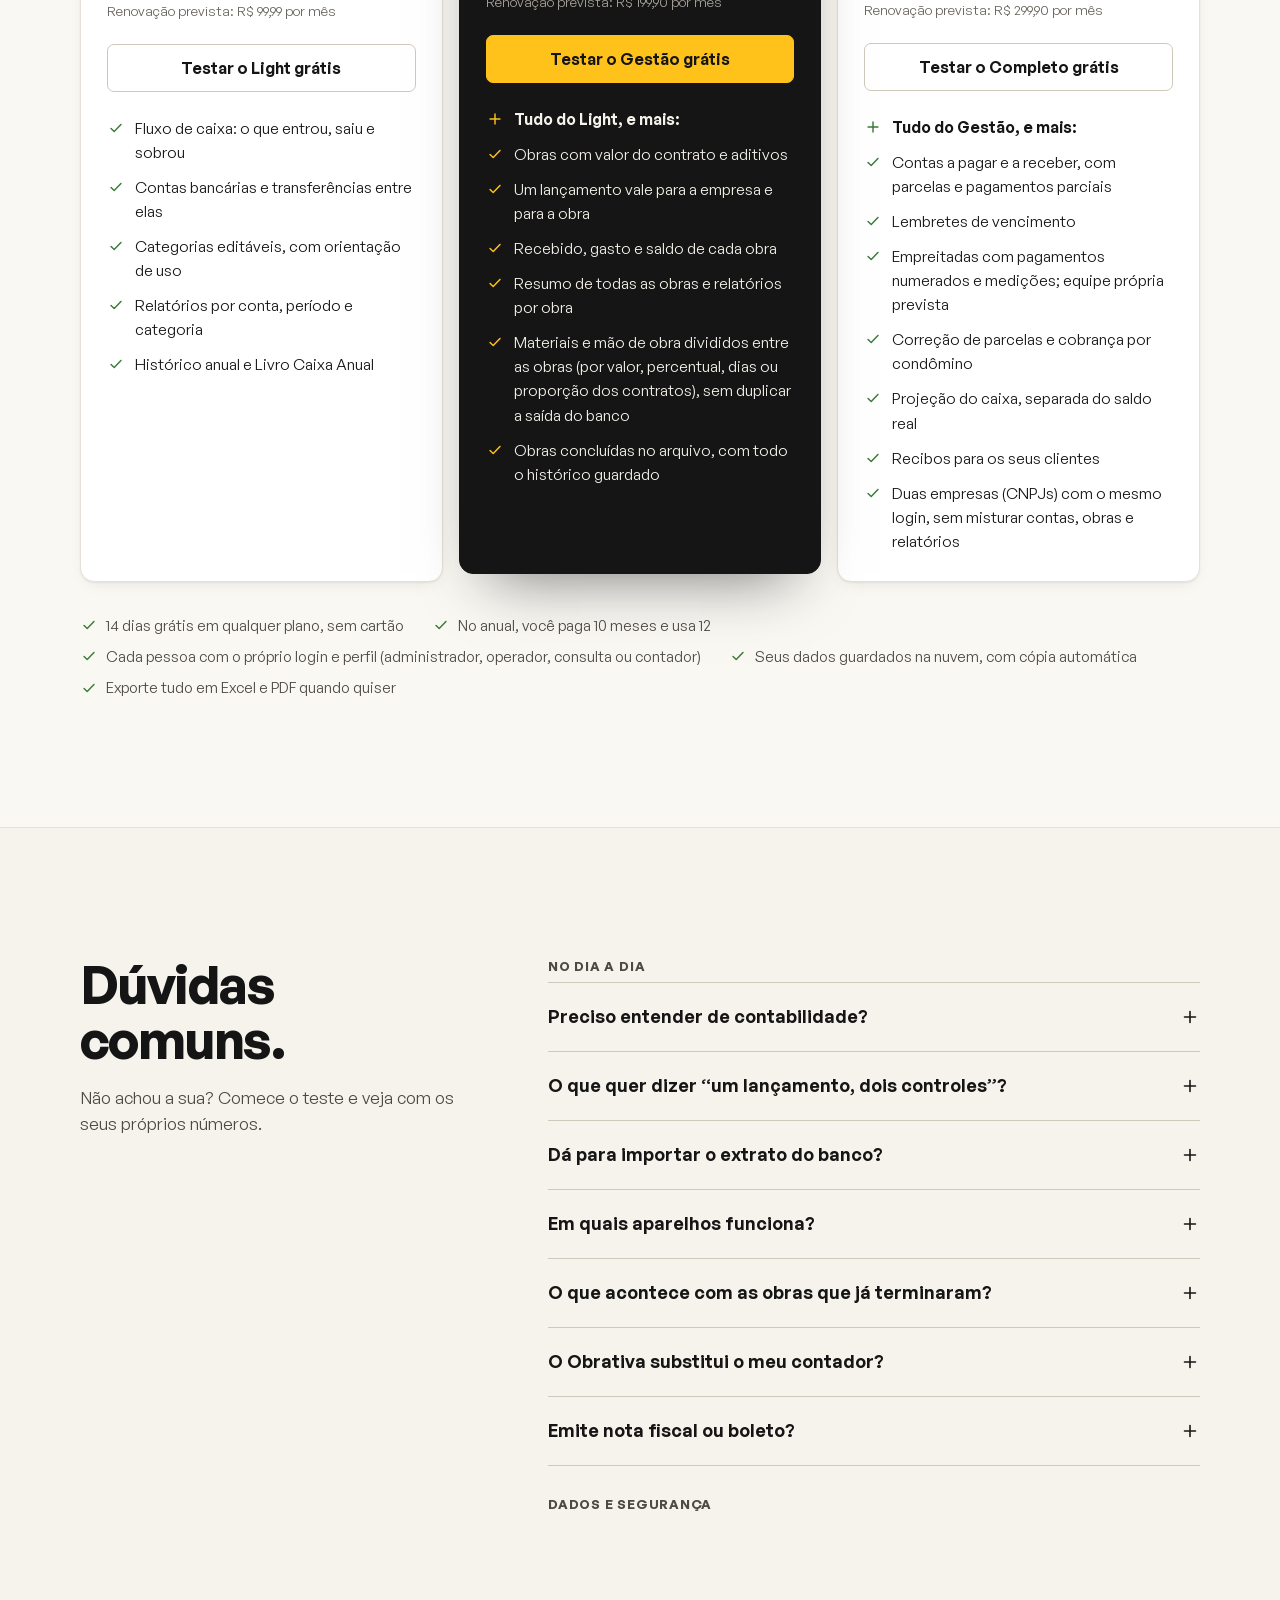
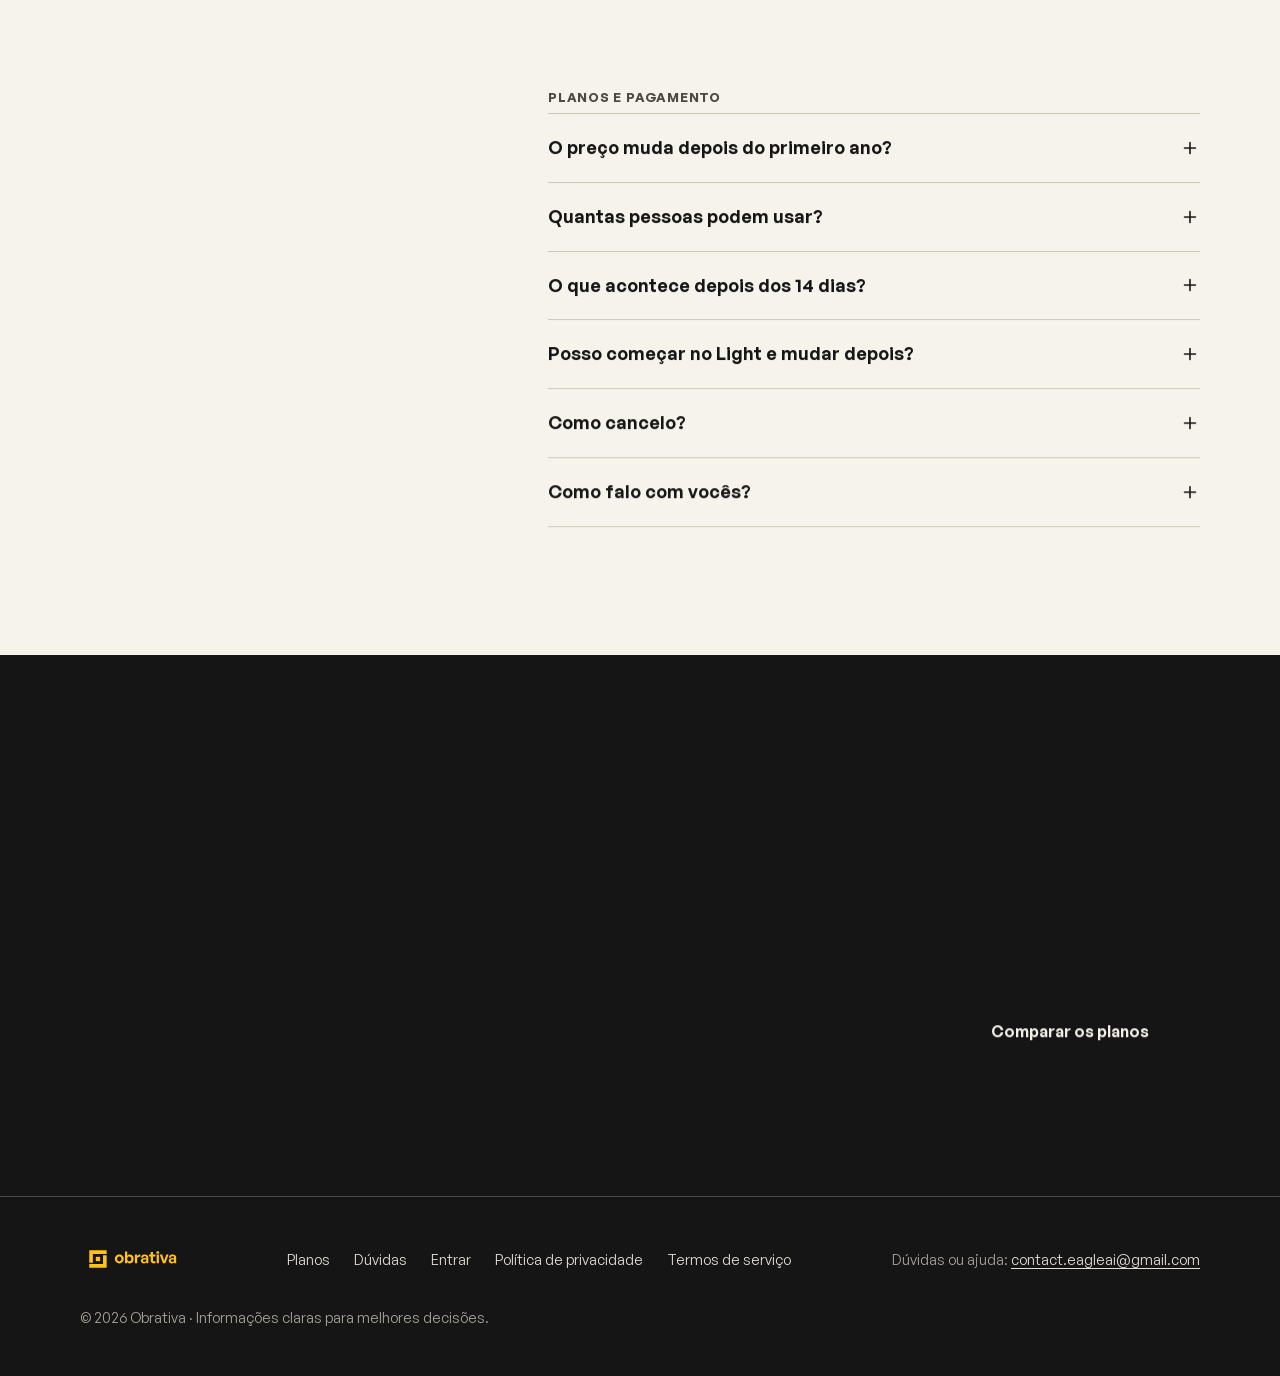
==== commit a3e9be29: "Fundador, preços de lançamento e limites por plano - Bloco "Quem está por trás do Obrativa" com foto" ====
--- a/index.html
+++ b/index.html
@@ -255,6 +255,23 @@
 .mais-funcoes b { display: block; font-size: 17px; font-weight: 650; }
 .mais-funcoes span { display: block; margin-top: 6px; font-size: 15px; color: var(--tinta-2); }
 
+/* Fundador: credibilidade antes do preço (aditivo, cap. 16) */
+.fundador-grade { display: grid; grid-template-columns: minmax(0, 0.8fr) minmax(0, 1.2fr); gap: clamp(28px, 5vw, 72px); align-items: center; }
+.fundador-foto { margin: 0; position: relative; }
+.fundador-foto img { display: block; width: 100%; height: auto; aspect-ratio: 566 / 753; object-fit: cover; border-radius: 14px; box-shadow: var(--sombra-painel); }
+.fundador-foto::after { content: ''; position: absolute; left: -12px; bottom: -12px; width: 38%; height: 12px; background: var(--amarelo); border-radius: 3px; }
+.fundador .sobretitulo { font-size: 14px; font-weight: 650; letter-spacing: 0.06em; text-transform: uppercase; color: var(--tinta-2); margin: 0 0 10px; }
+.fundador h2 { margin: 0 0 18px; }
+.fundador h2 em { font-style: normal; color: var(--tinta-2); }
+.fundador-texto > p { color: var(--tinta-2); max-width: 62ch; }
+.fundador-texto > p + p { margin-top: 12px; }
+.fundador-frase { margin: 22px 0 0; padding: 14px 18px; border-left: 4px solid var(--amarelo); background: var(--papel); border-radius: 0 10px 10px 0; font-size: 19px; font-weight: 650; color: var(--preto); }
+.fundador-assinatura { margin-top: 12px; font-size: 14px; color: var(--tinta-3); }
+@media (max-width: 760px) {
+  .fundador-grade { grid-template-columns: 1fr; }
+  .fundador-foto { max-width: 320px; }
+}
+
 /* Planos */
 .planos { background: var(--papel-2); border-top: 1px solid var(--filete); border-bottom: 1px solid var(--filete); }
 .planos .cab { display: flex; flex-wrap: wrap; justify-content: space-between; align-items: end; gap: 24px; }
@@ -268,6 +285,13 @@
 .plano { background: var(--papel); border: 1px solid var(--filete); border-radius: 14px; padding: 28px 26px; display: flex; flex-direction: column; box-shadow: var(--sombra-painel); }
 .plano h3 { font-size: 24px; letter-spacing: -0.02em; display: flex; align-items: center; gap: 10px; }
 .plano .frase { margin-top: 6px; color: var(--tinta-2); font-size: 15.5px; min-height: 2.9em; }
+.plano .dia { margin-top: 4px; font-size: 15px; font-weight: 600; color: var(--tinta-2); }
+.plano .dia:empty { display: none; }
+.plano .limites { margin-top: 6px; font-size: 14px; font-weight: 600; }
+.plano .renovacao { margin-top: 4px; font-size: 13.5px; color: var(--tinta-3); }
+.escuro .plano .dia, .plano.escuro .dia { color: var(--trilho-texto); }
+.plano.escuro .renovacao { color: var(--trilho-suave); }
+.oferta-lancamento { margin: 24px 0 0; padding: 12px 16px; border-radius: 10px; background: var(--amarelo-fundo); font-size: 15px; max-width: 72ch; }
 .plano .frase .sem-obra { display: block; font-size: 14px; color: var(--tinta-3); }
 .plano .valor { margin-top: 22px; display: flex; align-items: baseline; gap: 6px; }
 .plano .valor b { font-size: 46px; font-weight: 650; letter-spacing: -0.035em; line-height: 1; }
@@ -417,7 +441,7 @@
         <a class="btn prim" href="https://eagleaiagency.github.io/obrativa.github.io/?plano=gestao">Testar grátis por 14 dias <svg class="icone" aria-hidden="true"><use href="#i-avancar"/></svg></a>
         <a class="btn fant" href="#video"><svg class="icone" aria-hidden="true" style="fill:currentColor;stroke:none"><use href="#i-play"/></svg> Ver o app em 1 minuto</a>
       </div>
-      <p class="preco-inicial" data-entra>Com o controle de cada obra: <b>R$ 129 por mês</b>. Só o caixa da empresa: R$ 59. Sem cartão no teste.</p>
+      <p class="preco-inicial" data-entra>Com o controle de cada obra: <b>R$ 149,90 por mês</b>, cerca de R$ 5,00 por dia, no preço de lançamento dos primeiros 12 meses. Só o caixa da empresa: R$ 69,90. Sem cartão no teste.</p>
     </div>
     <div class="figura" aria-hidden="true"><div class="chao"></div><div class="cena" id="cena"></div></div>
     </div>
@@ -592,6 +616,23 @@
   </div>
 </section>
 
+<section class="secao fundador" id="fundador" aria-labelledby="t-fundador">
+  <div class="envelope fundador-grade">
+    <figure class="fundador-foto">
+      <img src="assets/fundador.jpg" width="566" height="753" loading="lazy" alt="Marcelo Zambia, engenheiro civil e idealizador do Obrativa">
+    </figure>
+    <div class="fundador-texto">
+      <p class="sobretitulo">Quem está por trás do Obrativa</p>
+      <h2 id="t-fundador">A união entre teoria e prática. <em>Mais de 30 anos de obras transformados em uma solução de gestão.</em></h2>
+      <p>Marcelo Zambia é engenheiro civil, pós-graduado em Engenharia de Perícias pela PUC Minas. Fundador da Minas Edifica, construiu uma trajetória de mais de três décadas dedicadas à engenharia, à manutenção e à reforma predial.</p>
+      <p>Ao longo desse caminho, enfrentou os desafios da rotina de milhares de empresários: administrar equipes e empreiteiros, acompanhar contratos, pagamentos e recebimentos, e saber com precisão os custos e o resultado financeiro de cada obra.</p>
+      <p>Dessa combinação entre conhecimento técnico e experiência de empresário nasceu o Obrativa: um aplicativo idealizado por quem sabe não só como a gestão financeira deveria funcionar na teoria, mas como ela precisa funcionar na prática.</p>
+      <blockquote class="fundador-frase">A teoria oferece o conhecimento. A prática mostra o caminho.</blockquote>
+      <p class="fundador-assinatura">Obrativa · criado por quem conhece a realidade das obras.</p>
+    </div>
+  </div>
+</section>
+
 <section class="secao planos" id="planos" aria-labelledby="t-planos">
   <div class="envelope">
     <div class="cab">
@@ -606,12 +647,16 @@
       </div>
     </div>
 
+    <p class="oferta-lancamento">Preço especial de lançamento nos primeiros 12 meses de cada assinatura. O preço regular previsto para a renovação aparece em cada plano. A cobrança é mensal ou anual; o valor por dia é só para comparar.</p>
     <div class="cartoes">
       <article class="plano">
         <h3>Light</h3>
         <p class="frase">Seu financeiro organizado. <span class="sem-obra">Sem o controle por obra.</span></p>
-        <div class="valor"><b data-mes="R$ 59" data-ano="R$ 590">R$ 59</b><span data-mes="por mês" data-ano="por ano">por mês</span></div>
-        <p class="equiv" data-mes="" data-ano="equivale a R$ 49,17 por mês"></p>
+        <div class="valor"><b data-mes="R$ 69,90" data-ano="R$ 699">R$ 69,90</b><span data-mes="por mês" data-ano="por ano">por mês</span></div>
+        <p class="equiv" data-mes="" data-ano="equivale a R$ 58,25 por mês no 1º ano"></p>
+        <p class="dia" data-mes="cerca de R$ 2,33 por dia" data-ano="">cerca de R$ 2,33 por dia</p>
+        <p class="limites">1 CNPJ · 1 usuário</p>
+        <p class="renovacao" data-mes="Renovação prevista: R$ 99,99 por mês" data-ano="Renovação prevista: R$ 999,90 por ano">Renovação prevista: R$ 99,99 por mês</p>
         <a class="btn" href="https://eagleaiagency.github.io/obrativa.github.io/?plano=light">Testar o Light grátis</a>
         <ul>
           <li><svg class="icone" aria-hidden="true"><use href="#i-check"/></svg>Fluxo de caixa: o que entrou, saiu e sobrou</li>
@@ -625,8 +670,11 @@
       <article class="plano principal escuro">
         <h3>Gestão <span class="selo">Recomendado</span></h3>
         <p class="frase">Seu financeiro e suas obras sob controle.</p>
-        <div class="valor"><b data-mes="R$ 129" data-ano="R$ 1.290">R$ 129</b><span data-mes="por mês" data-ano="por ano">por mês</span></div>
-        <p class="equiv" data-mes="" data-ano="equivale a R$ 107,50 por mês"></p>
+        <div class="valor"><b data-mes="R$ 149,90" data-ano="R$ 1.499">R$ 149,90</b><span data-mes="por mês" data-ano="por ano">por mês</span></div>
+        <p class="equiv" data-mes="" data-ano="equivale a R$ 124,92 por mês no 1º ano"></p>
+        <p class="dia" data-mes="cerca de R$ 5,00 por dia" data-ano="">cerca de R$ 5,00 por dia</p>
+        <p class="limites">1 CNPJ · até 3 usuários</p>
+        <p class="renovacao" data-mes="Renovação prevista: R$ 199,90 por mês" data-ano="Renovação prevista: R$ 1.999 por ano">Renovação prevista: R$ 199,90 por mês</p>
         <a class="btn prim" href="https://eagleaiagency.github.io/obrativa.github.io/?plano=gestao">Testar o Gestão grátis</a>
         <ul>
           <li class="base"><svg class="icone" aria-hidden="true"><use href="#i-mais"/></svg>Tudo do Light, e mais:</li>
@@ -634,7 +682,7 @@
           <li><svg class="icone" aria-hidden="true"><use href="#i-check"/></svg>Um lançamento vale para a empresa e para a obra</li>
           <li><svg class="icone" aria-hidden="true"><use href="#i-check"/></svg>Recebido, gasto e saldo de cada obra</li>
           <li><svg class="icone" aria-hidden="true"><use href="#i-check"/></svg>Resumo de todas as obras e relatórios por obra</li>
-          <li><svg class="icone" aria-hidden="true"><use href="#i-check"/></svg>Despesas comuns divididas entre as obras, sem duplicar a saída do banco</li>
+          <li><svg class="icone" aria-hidden="true"><use href="#i-check"/></svg>Materiais e mão de obra divididos entre as obras (por valor, percentual, dias ou proporção dos contratos), sem duplicar a saída do banco</li>
           <li><svg class="icone" aria-hidden="true"><use href="#i-check"/></svg>Obras concluídas no arquivo, com todo o histórico guardado</li>
         </ul>
       </article>
@@ -642,18 +690,21 @@
       <article class="plano">
         <h3>Completo</h3>
         <p class="frase">Controle o presente e planeje o futuro.</p>
-        <div class="valor"><b data-mes="R$ 229" data-ano="R$ 2.290">R$ 229</b><span data-mes="por mês" data-ano="por ano">por mês</span></div>
-        <p class="equiv" data-mes="" data-ano="equivale a R$ 190,83 por mês"></p>
+        <div class="valor"><b data-mes="R$ 249,90" data-ano="R$ 2.499">R$ 249,90</b><span data-mes="por mês" data-ano="por ano">por mês</span></div>
+        <p class="equiv" data-mes="" data-ano="equivale a R$ 208,25 por mês no 1º ano"></p>
+        <p class="dia" data-mes="cerca de R$ 8,33 por dia" data-ano="">cerca de R$ 8,33 por dia</p>
+        <p class="limites">2 CNPJs · até 5 usuários</p>
+        <p class="renovacao" data-mes="Renovação prevista: R$ 299,90 por mês" data-ano="Renovação prevista: R$ 2.999 por ano">Renovação prevista: R$ 299,90 por mês</p>
         <a class="btn" href="https://eagleaiagency.github.io/obrativa.github.io/?plano=completo">Testar o Completo grátis</a>
         <ul>
           <li class="base"><svg class="icone" aria-hidden="true"><use href="#i-mais"/></svg>Tudo do Gestão, e mais:</li>
           <li><svg class="icone" aria-hidden="true"><use href="#i-check"/></svg>Contas a pagar e a receber, com parcelas e pagamentos parciais</li>
           <li><svg class="icone" aria-hidden="true"><use href="#i-check"/></svg>Lembretes de vencimento</li>
-          <li><svg class="icone" aria-hidden="true"><use href="#i-check"/></svg>Equipe própria prevista e empreitadas por medição</li>
+          <li><svg class="icone" aria-hidden="true"><use href="#i-check"/></svg>Empreitadas com pagamentos numerados e medições; equipe própria prevista</li>
           <li><svg class="icone" aria-hidden="true"><use href="#i-check"/></svg>Correção de parcelas e cobrança por condômino</li>
           <li><svg class="icone" aria-hidden="true"><use href="#i-check"/></svg>Projeção do caixa, separada do saldo real</li>
           <li><svg class="icone" aria-hidden="true"><use href="#i-check"/></svg>Recibos para os seus clientes</li>
-          <li><svg class="icone" aria-hidden="true"><use href="#i-check"/></svg>Várias empresas (CNPJs) com o mesmo acesso, cada uma com seus dados</li>
+          <li><svg class="icone" aria-hidden="true"><use href="#i-check"/></svg>Duas empresas (CNPJs) com o mesmo login, sem misturar contas, obras e relatórios</li>
         </ul>
       </article>
     </div>
@@ -661,6 +712,7 @@
     <div class="rodape">
       <span><svg class="icone" aria-hidden="true"><use href="#i-check"/></svg>14 dias grátis em qualquer plano, sem cartão</span>
       <span><svg class="icone" aria-hidden="true"><use href="#i-check"/></svg>No anual, você paga 10 meses e usa 12</span>
+      <span><svg class="icone" aria-hidden="true"><use href="#i-check"/></svg>Cada pessoa com o próprio login e perfil (administrador, operador, consulta ou contador)</span>
       <span><svg class="icone" aria-hidden="true"><use href="#i-check"/></svg>Seus dados guardados na nuvem, com cópia automática</span>
       <span><svg class="icone" aria-hidden="true"><use href="#i-check"/></svg>Exporte tudo em Excel e PDF quando quiser</span>
     </div>
@@ -713,11 +765,19 @@
       </details>
       <details>
         <summary>Tenho mais de uma empresa. Preciso de duas assinaturas?<svg class="icone" aria-hidden="true"><use href="#i-mais"/></svg></summary>
-        <div class="resposta"><p>Não. No plano Completo você administra várias empresas, cada uma com seu CNPJ, com o mesmo acesso. Cada empresa tem os próprios fluxos, obras, lançamentos e relatórios, e a troca é feita pelo topo da tela. Os valores de uma empresa nunca aparecem na outra.</p></div>
+        <div class="resposta"><p>Não. O plano Completo inclui duas empresas, cada uma com seu CNPJ, com o mesmo login. Cada empresa tem os próprios fluxos, obras, lançamentos e relatórios, e a troca é feita pelo topo da tela. Os valores de uma empresa nunca aparecem na outra.</p></div>
       </details>
       </div>
       <div class="faq-grupo">
         <h3>Planos e pagamento</h3>
+      <details>
+        <summary>O preço muda depois do primeiro ano?<svg class="icone" aria-hidden="true"><use href="#i-mais"/></svg></summary>
+        <div class="resposta"><p>Os valores de hoje são o preço especial de lançamento, válido nos primeiros 12 meses de cada assinatura. Depois, vale o preço regular previsto, mostrado em cada plano: R$ 99,99, R$ 199,90 ou R$ 299,90 por mês (R$ 999,90, R$ 1.999 ou R$ 2.999 no anual). Você é avisado antes da renovação e pode cancelar quando quiser.</p></div>
+      </details>
+      <details>
+        <summary>Quantas pessoas podem usar?<svg class="icone" aria-hidden="true"><use href="#i-mais"/></svg></summary>
+        <div class="resposta"><p>O Light é de 1 usuário; o Gestão, até 3; o Completo, até 5, contando o titular. Cada pessoa entra com o próprio e-mail e senha e recebe um perfil: administrador, operador financeiro, consulta ou contador. Usar o mesmo login no computador e no celular não conta como outro usuário.</p></div>
+      </details>
       <details>
         <summary>O que acontece depois dos 14 dias?<svg class="icone" aria-hidden="true"><use href="#i-mais"/></svg></summary>
         <div class="resposta"><p>Você escolhe o plano e a forma de pagamento: Pix, boleto ou cartão de crédito. Se não continuar, nada é apagado: você segue vendo tudo e pode exportar os dados; só não lança nem altera até retomar.</p></div>
@@ -743,7 +803,7 @@
   <div class="envelope">
     <div>
       <h2 id="t-final">Saiba hoje quanto cada obra recebeu, gastou <em>e ainda tem a receber.</em></h2>
-      <p>14 dias grátis, sem cartão. Controle por obra a partir de R$ 129 por mês.</p>
+      <p>14 dias grátis, sem cartão. Controle por obra a partir de R$ 149,90 por mês no preço de lançamento.</p>
     </div>
     <div class="ctas">
       <a class="btn prim" href="https://eagleaiagency.github.io/obrativa.github.io/?plano=gestao">Testar grátis por 14 dias</a>
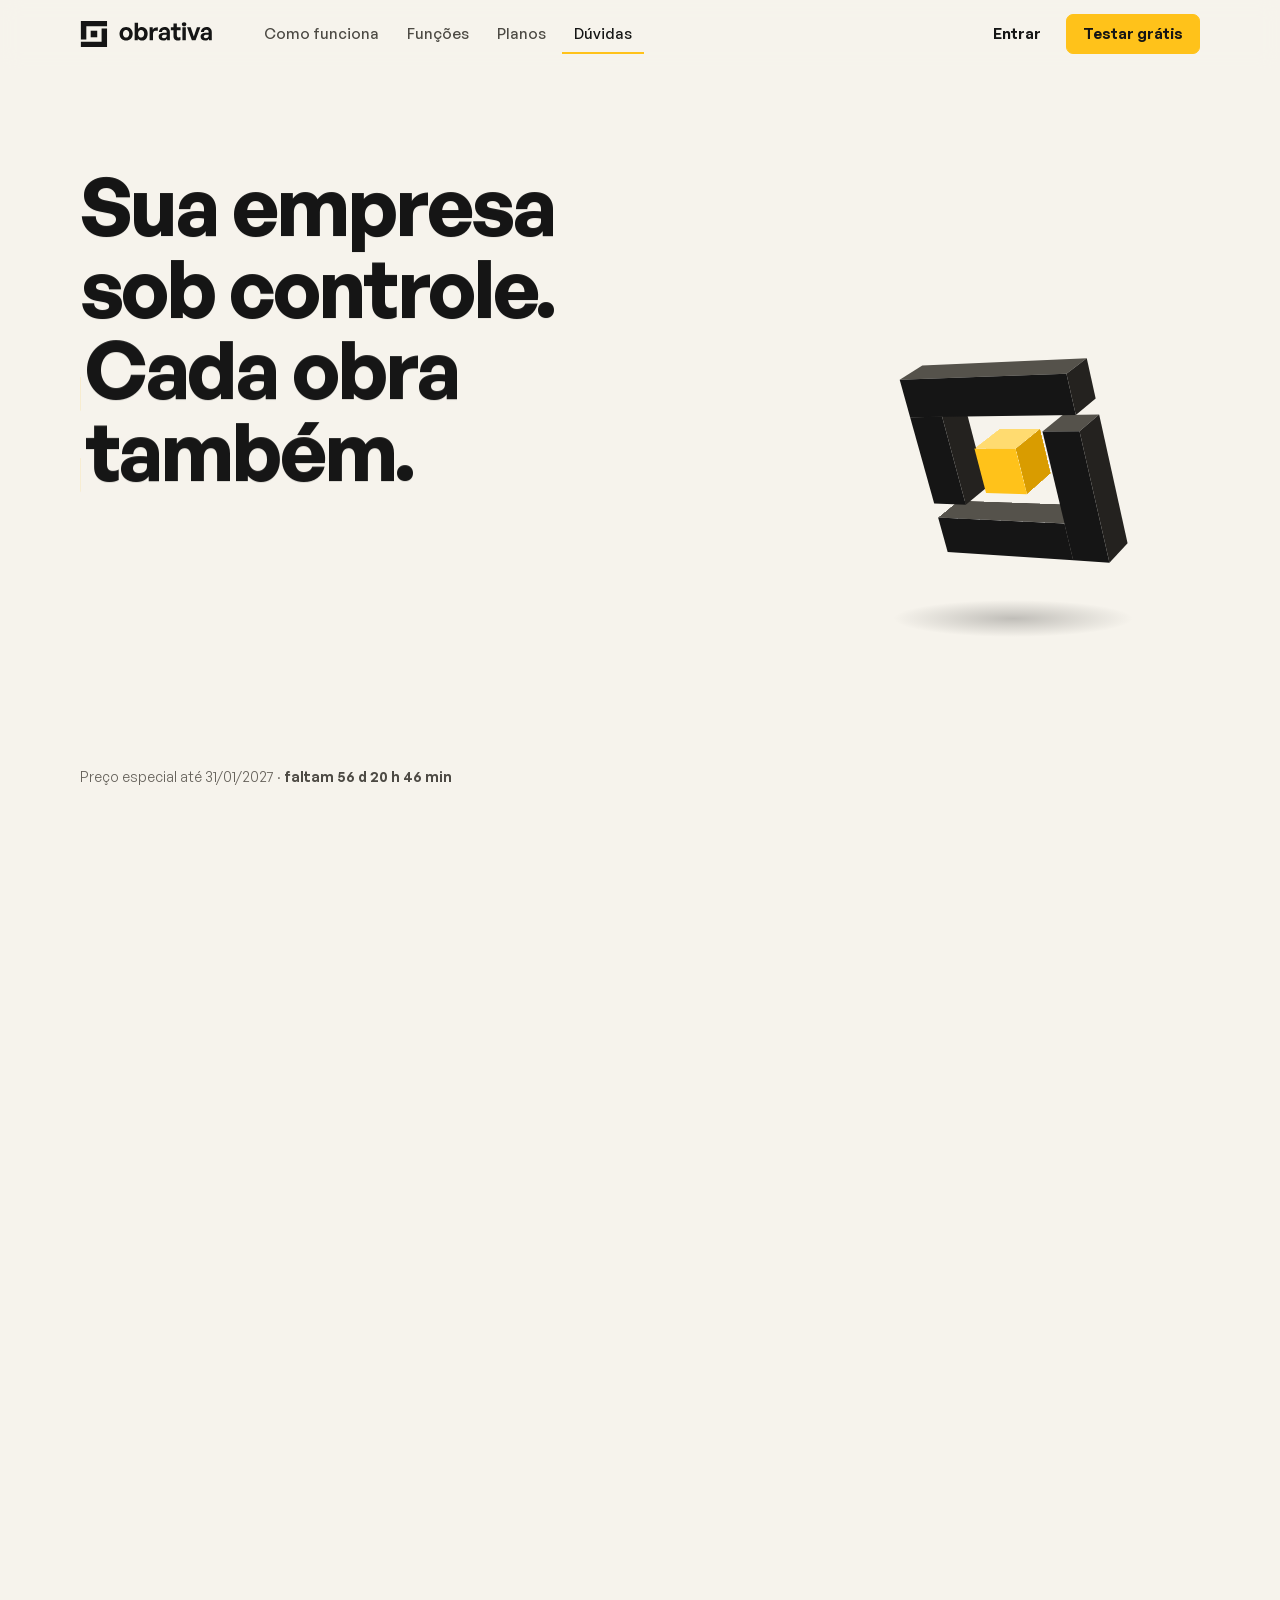
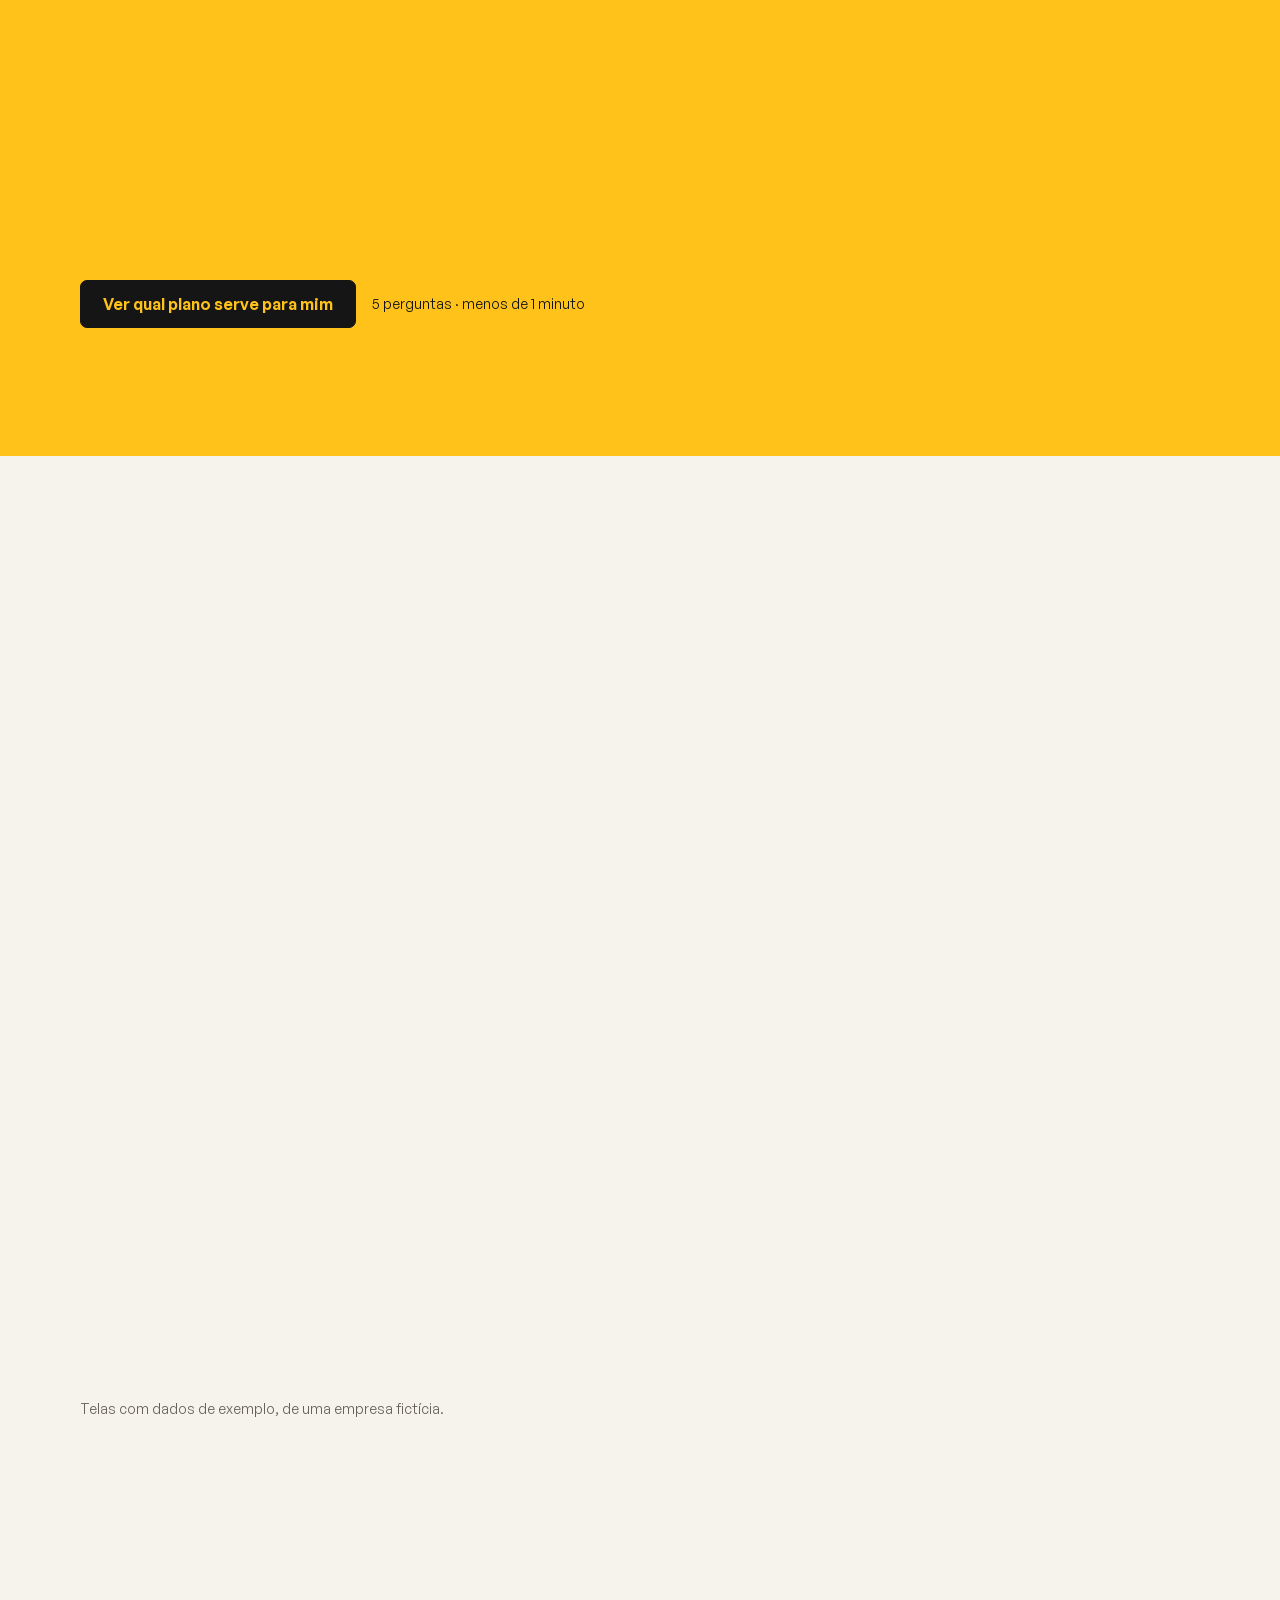
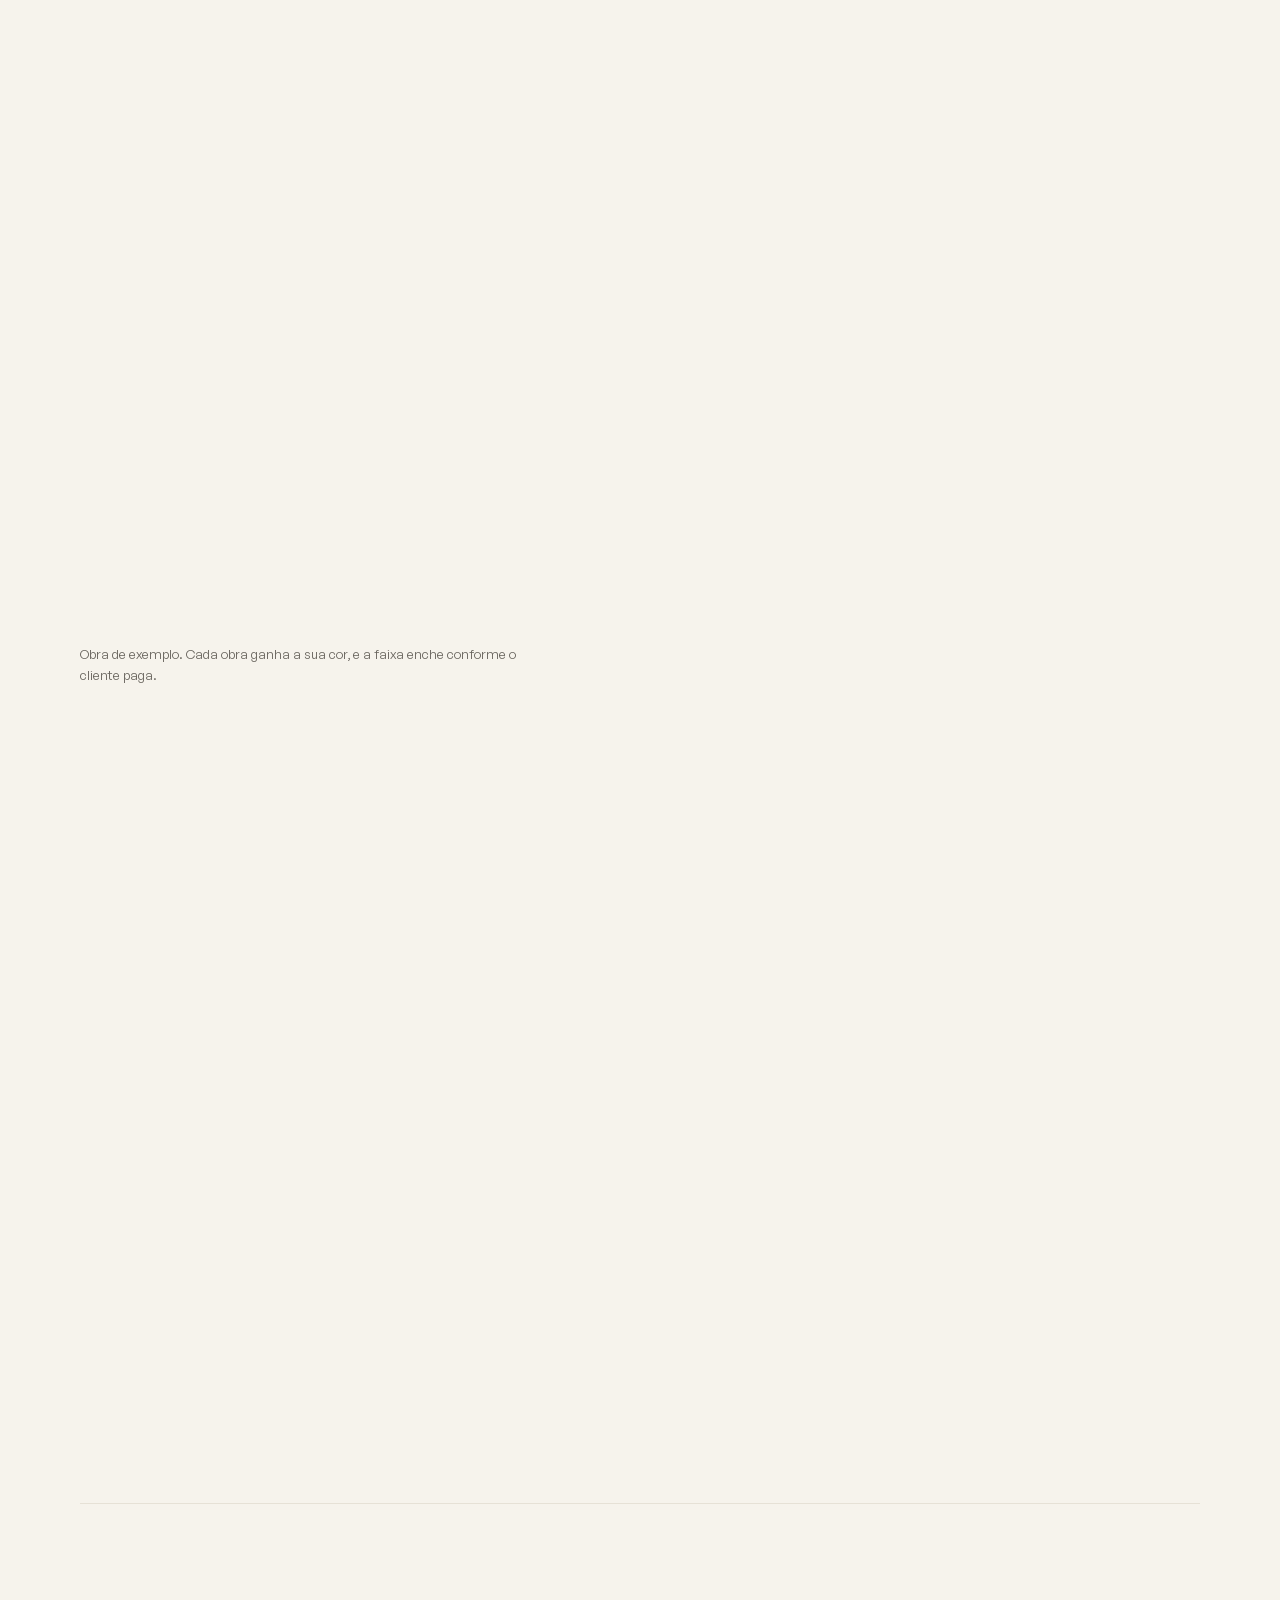
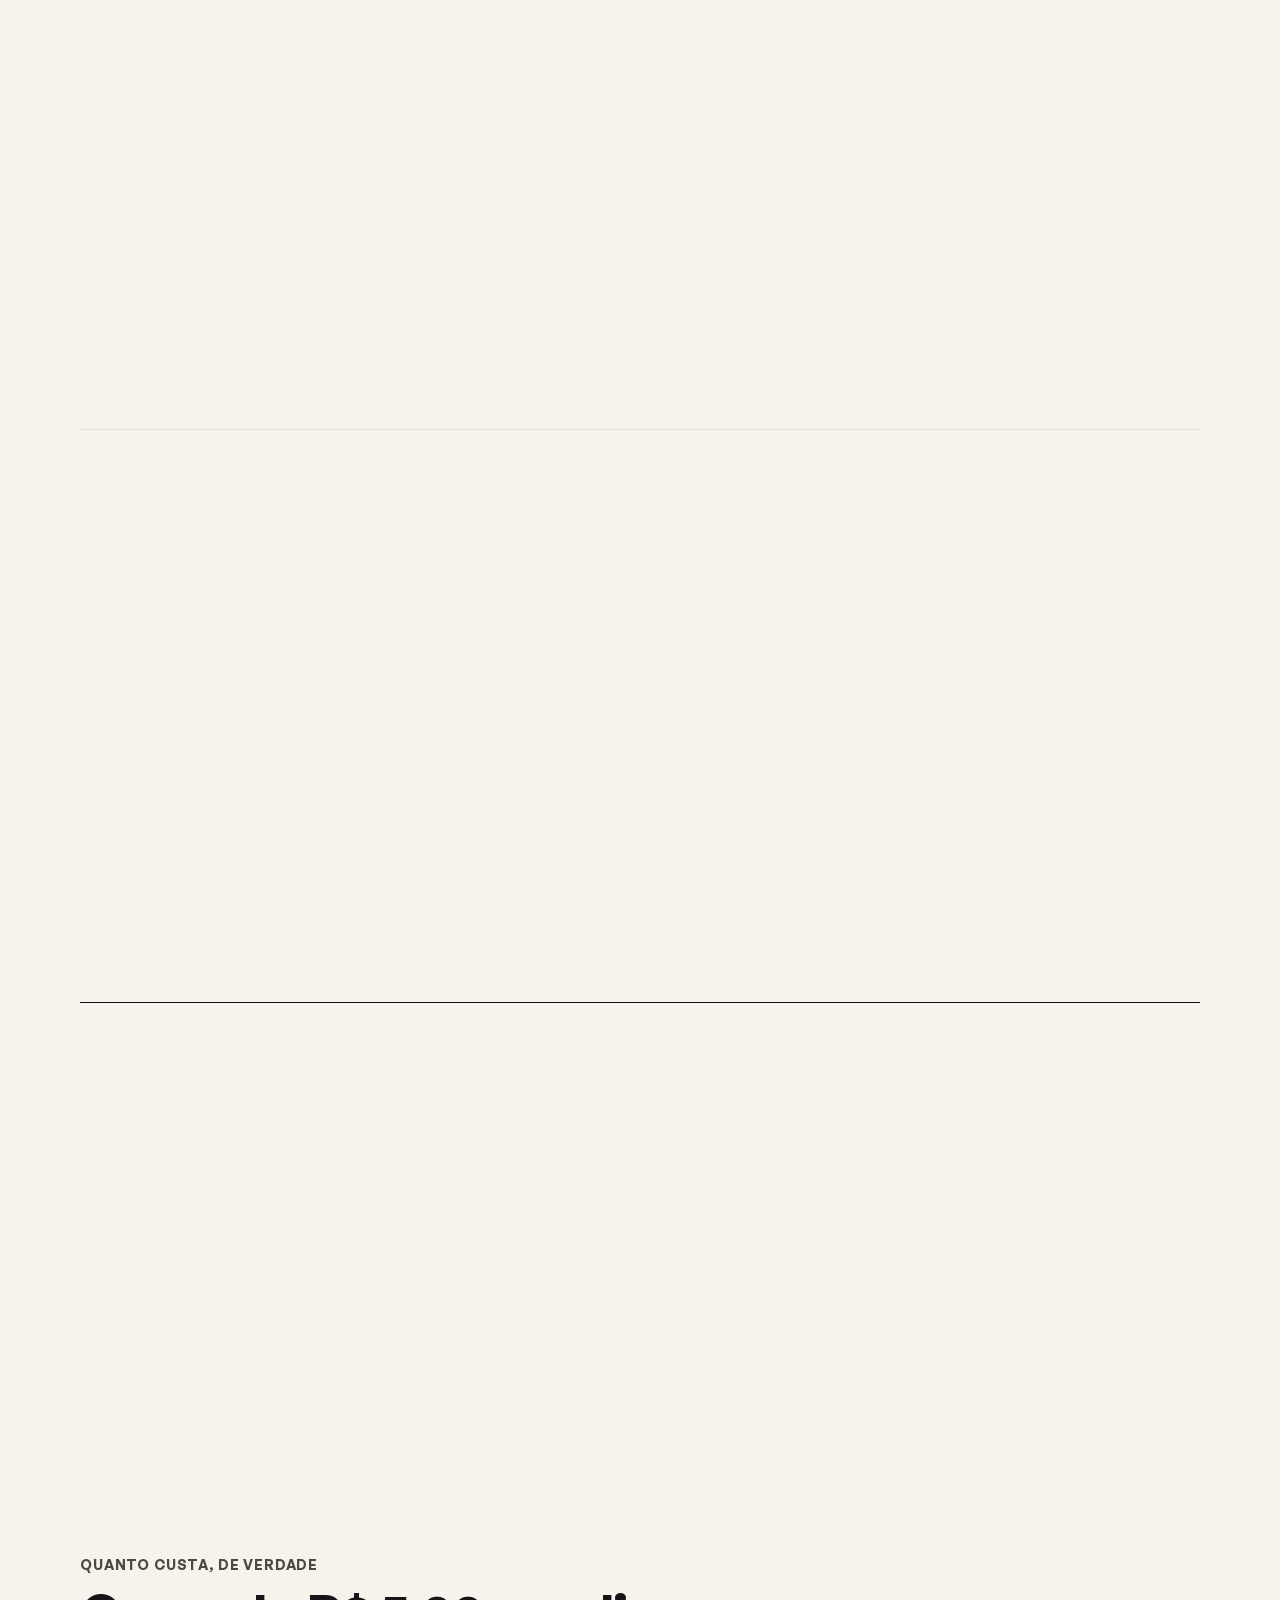
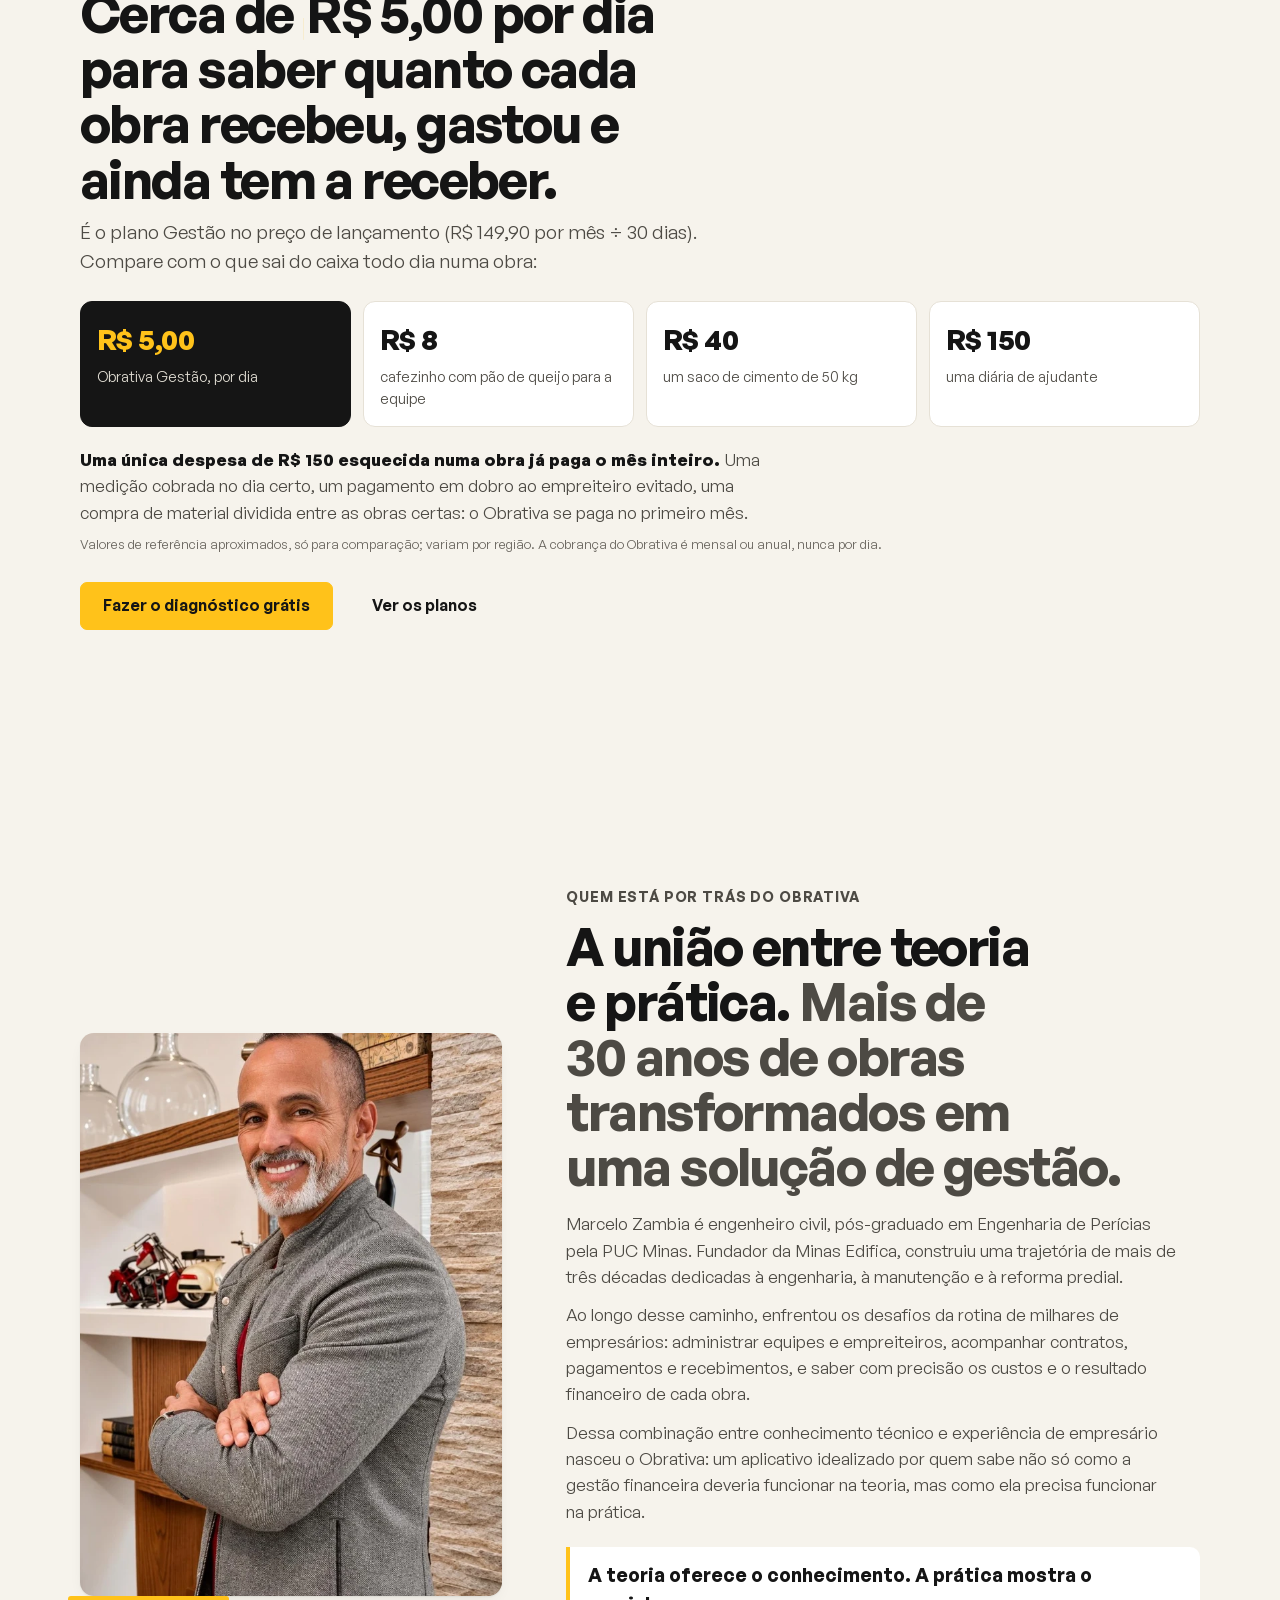
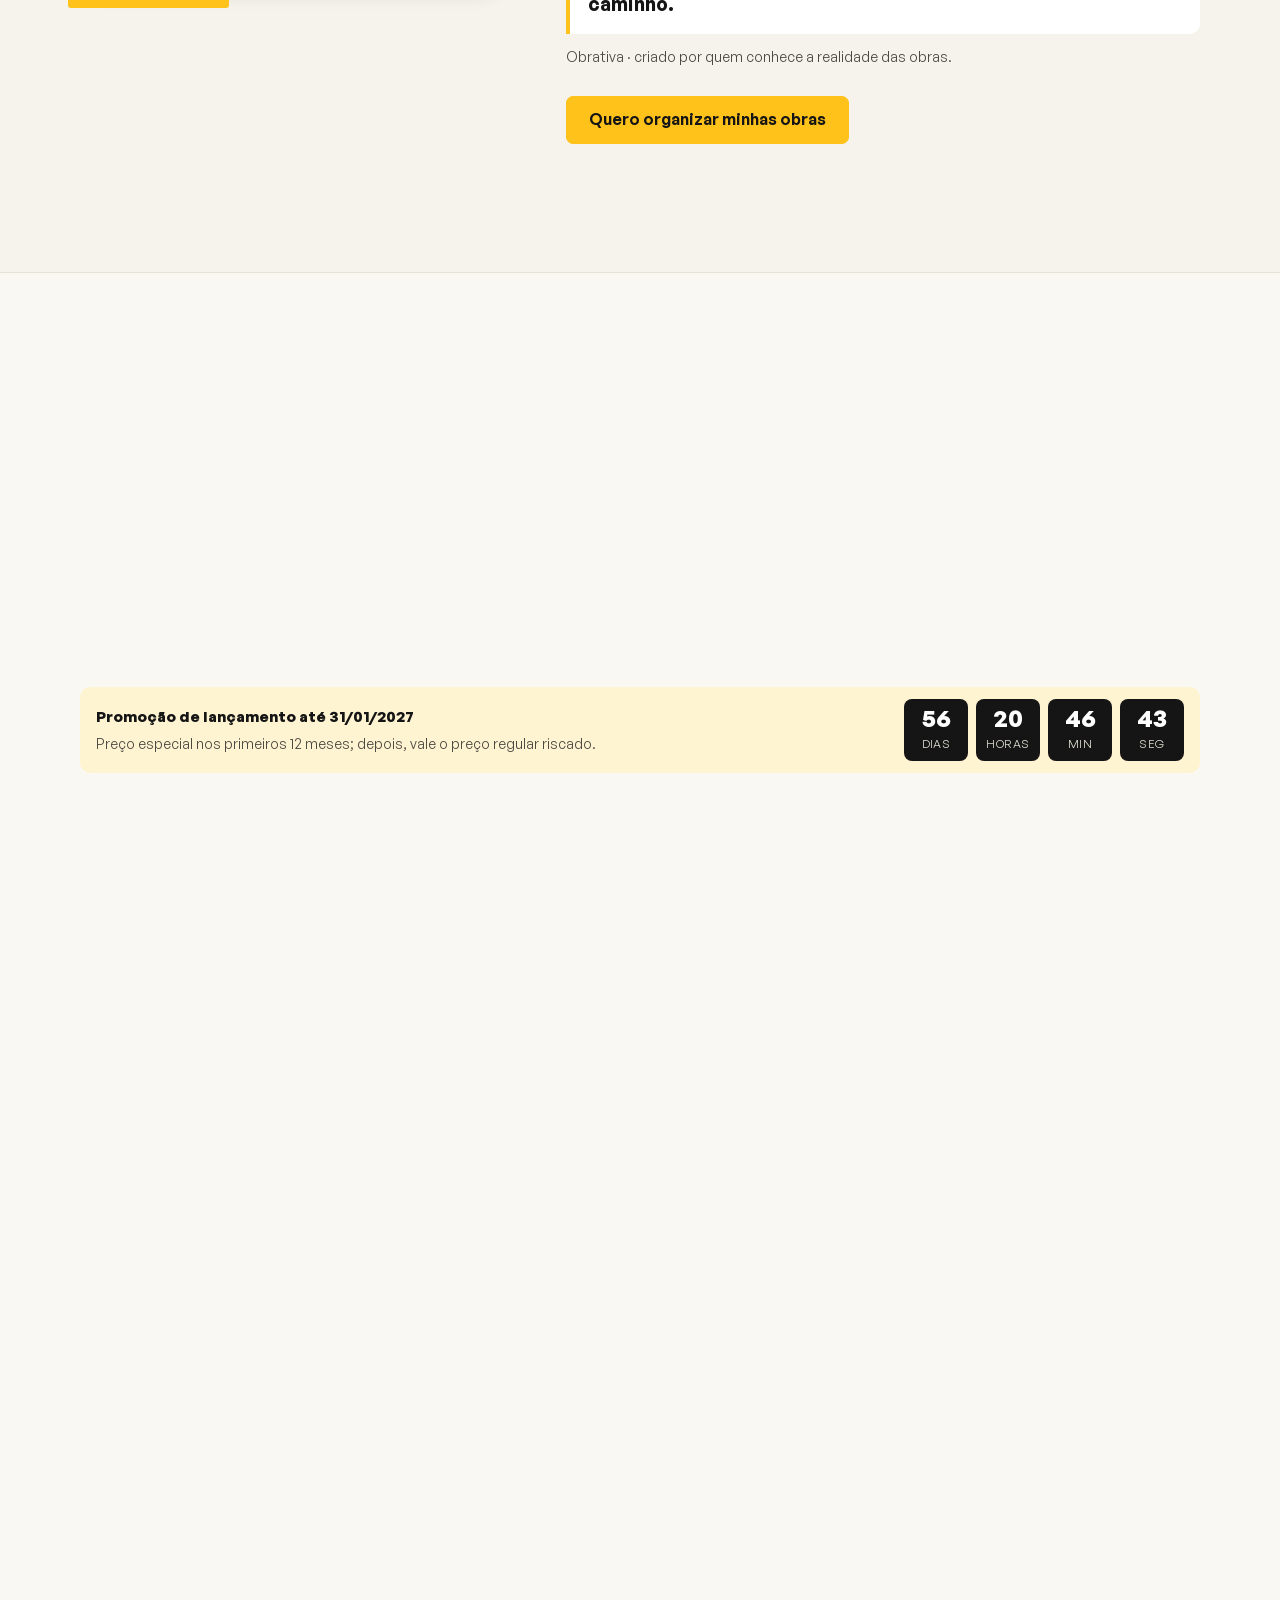
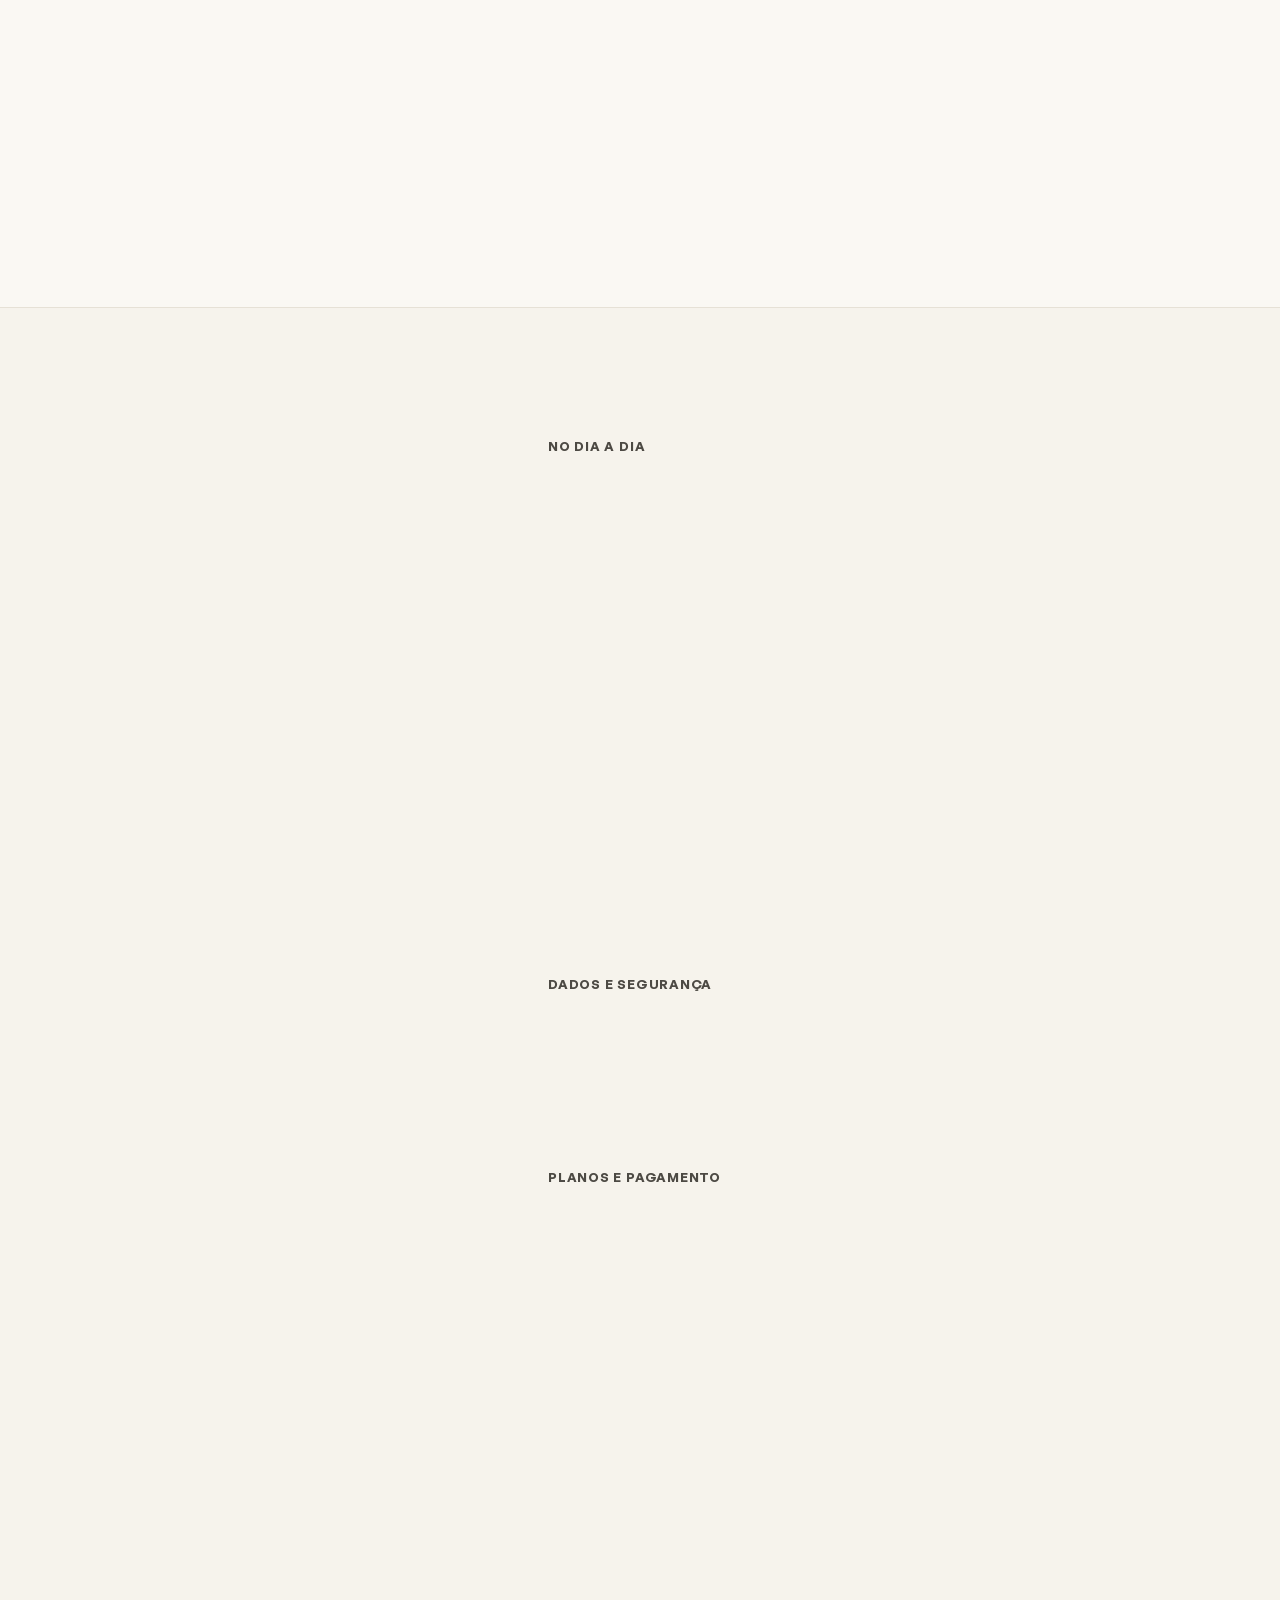
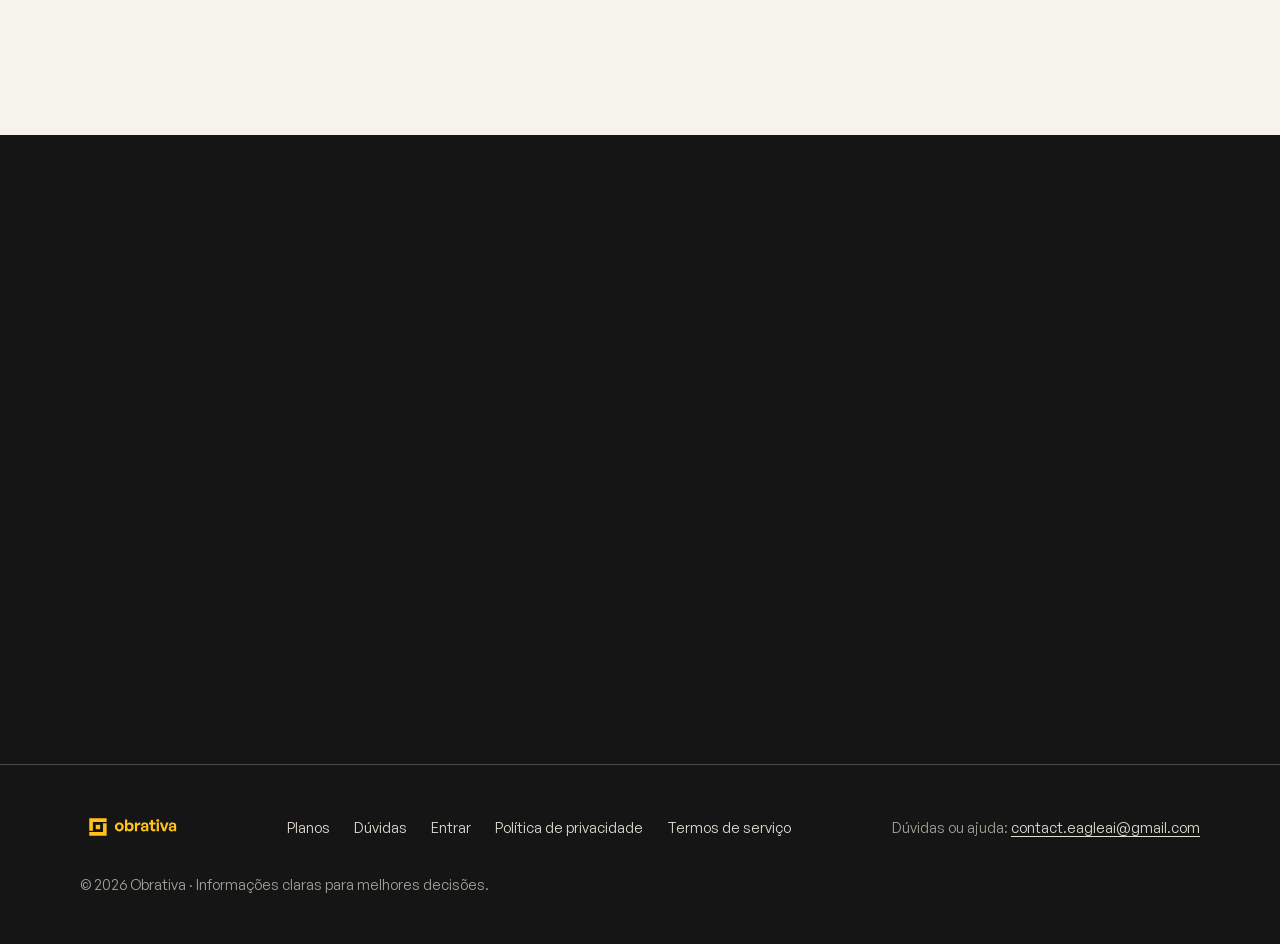
==== commit c842d08e: "Promoção de lançamento, diagnóstico e nova foto do fundador - Preço regular riscado (com traço anima" ====
--- a/index.html
+++ b/index.html
@@ -7,7 +7,7 @@
 <script>if (window.top !== window.self) { document.documentElement.style.display = 'none'; try { window.top.location = window.self.location.href } catch (e) {} }</script>
 <meta name="viewport" content="width=device-width, initial-scale=1">
 <title>Obrativa · Financeiro para empresas de obras e reformas</title>
-<meta name="description" content="Você lança o pagamento uma vez e sabe na hora quanto tem no banco e quanto cada obra recebeu, gastou e ainda tem a receber. Teste grátis por 14 dias.">
+<meta name="description" content="Você lança o pagamento uma vez e sabe na hora quanto tem no banco e quanto cada obra recebeu, gastou e ainda tem a receber. Teste grátis por 7 dias.">
 <meta name="theme-color" content="#151515">
 <meta property="og:title" content="Obrativa · Sua empresa sob controle. Cada obra também.">
 <meta property="og:description" content="Um lançamento, dois controles: o caixa da empresa e o financeiro de cada obra, juntos. Para empresas de reforma, manutenção predial e fachadas.">
@@ -255,12 +255,63 @@
 .mais-funcoes b { display: block; font-size: 17px; font-weight: 650; }
 .mais-funcoes span { display: block; margin-top: 6px; font-size: 15px; color: var(--tinta-2); }
 
+/* Promoção de lançamento: preço regular riscado (o traço desenha ao aparecer) e contagem regressiva real até 31/01/2027 */
+.riscado-anim { position: relative; text-decoration: none; color: var(--tinta-3); white-space: nowrap; }
+.riscado-anim::after { content: ''; position: absolute; left: -3px; right: -3px; top: 50%; height: 2px; background: var(--terracota); border-radius: 2px; transform: rotate(-9deg) scaleX(0); transform-origin: left center; transition: transform 0.7s var(--sai) 0.2s; }
+.riscado-anim.visivel::after { transform: rotate(-9deg) scaleX(1); }
+@media (prefers-reduced-motion: reduce) { .riscado-anim::after { transition-duration: 0.3s; transition-delay: 0s; } }
+.escuro .riscado-anim { color: var(--trilho-suave); }
+.plano .de-preco { margin-top: 18px; font-size: 15px; display: flex; align-items: baseline; gap: 6px; flex-wrap: wrap; }
+.plano .de-preco + .valor { margin-top: 2px; }
+.rotulo-de { font-size: 13px; color: var(--tinta-3); }
+.plano.principal .rotulo-de { color: var(--trilho-suave); }
+.desconto { font-size: 12.5px; font-weight: 700; background: var(--terracota); color: #fff; border-radius: 999px; padding: 1px 8px; }
+.promo-selo { display: inline-block; font-size: 12.5px; font-weight: 700; background: var(--preto); color: var(--amarelo); border-radius: 999px; padding: 2px 10px; margin-right: 2px; align-self: center; }
+.abertura .preco-inicial { display: flex; flex-wrap: wrap; align-items: baseline; gap: 4px 8px; font-size: 16px; color: var(--tinta-2); }
+.abertura .preco-inicial b { color: var(--preto); font-size: 18px; }
+.abertura .preco-inicial .sep { color: var(--filete-forte); }
+.contador-linha { margin-top: 4px; font-size: 14px; color: var(--tinta-3); }
+.contador-linha [data-contador] { font-weight: 600; color: var(--tinta-2); }
+.oferta-lancamento { display: flex; flex-wrap: wrap; align-items: center; justify-content: space-between; gap: 14px 24px; max-width: none !important; }
+.oferta-lancamento > div:first-child { flex: 1 1 380px; }
+.oferta-lancamento > div:first-child span { display: block; margin-top: 4px; font-size: 14px; color: var(--tinta-2); }
+.contador { display: flex; gap: 8px; }
+.contador .un { min-width: 64px; text-align: center; background: var(--preto); color: var(--papel); border-radius: 8px; padding: 6px 8px; }
+.contador .un b { display: block; font-size: 24px; line-height: 1.1; font-variant-numeric: tabular-nums; }
+.contador .un small { font-size: 11.5px; color: var(--trilho-texto); letter-spacing: 0.04em; text-transform: uppercase; }
+.contador-final { margin-top: 12px; font-weight: 650; color: var(--amarelo); }
+.cta-linha { display: flex; flex-wrap: wrap; gap: 10px 16px; align-items: center; margin-top: 28px; }
+.cta-linha span { font-size: 14px; color: var(--tinta-3); }
+.escuro .cta-linha span { color: var(--trilho-suave); }
+/* Na faixa amarela (Um lançamento. Dois controles.): botão preto e texto escuro, para não sumir no amarelo */
+.virada .cta-linha span { color: var(--preto); }
+.virada .cta-linha .btn.prim { background: var(--preto); border-color: var(--preto); color: var(--amarelo); }
+.virada .cta-linha .btn.prim:hover { background: #2a2926; border-color: #2a2926; }
+/* Quanto custa por dia */
+.por-dia h2 { max-width: 24ch; }
+.por-dia .lead { margin-top: 12px; }
+.comparativo { display: grid; grid-template-columns: repeat(4, minmax(0, 1fr)); gap: 12px; margin-top: 24px; }
+.comp { background: var(--papel); border: 1px solid var(--filete); border-radius: 12px; padding: 16px; display: flex; flex-direction: column; gap: 4px; }
+.comp b { font-size: 28px; letter-spacing: -0.02em; font-variant-numeric: tabular-nums; }
+.comp span { font-size: 14.5px; color: var(--tinta-2); }
+.comp.destaque { background: var(--preto); border-color: var(--preto); }
+.comp.destaque b { color: var(--amarelo); }
+.comp.destaque span { color: var(--trilho-texto); }
+.comp-conta { margin-top: 20px; max-width: 68ch; color: var(--tinta-2); }
+.comp-conta b { color: var(--preto); }
+.por-dia .mini { margin-top: 8px; font-size: 13px; color: var(--tinta-3); }
+@media (max-width: 760px) {
+  .comparativo { grid-template-columns: 1fr 1fr; }
+  .contador .un { min-width: 56px; }
+  .cta-linha .btn { flex: 1 1 100%; }
+}
+
 /* Fundador: credibilidade antes do preço (aditivo, cap. 16) */
 .fundador-grade { display: grid; grid-template-columns: minmax(0, 0.8fr) minmax(0, 1.2fr); gap: clamp(28px, 5vw, 72px); align-items: center; }
 .fundador-foto { margin: 0; position: relative; }
-.fundador-foto img { display: block; width: 100%; height: auto; aspect-ratio: 566 / 753; object-fit: cover; border-radius: 14px; box-shadow: var(--sombra-painel); }
+.fundador-foto img { display: block; width: 100%; height: auto; aspect-ratio: 630 / 840; object-fit: cover; border-radius: 14px; box-shadow: var(--sombra-painel); }
 .fundador-foto::after { content: ''; position: absolute; left: -12px; bottom: -12px; width: 38%; height: 12px; background: var(--amarelo); border-radius: 3px; }
-.fundador .sobretitulo { font-size: 14px; font-weight: 650; letter-spacing: 0.06em; text-transform: uppercase; color: var(--tinta-2); margin: 0 0 10px; }
+.fundador .sobretitulo, .por-dia .sobretitulo { font-size: 14px; font-weight: 650; letter-spacing: 0.06em; text-transform: uppercase; color: var(--tinta-2); margin: 0 0 10px; }
 .fundador h2 { margin: 0 0 18px; }
 .fundador h2 em { font-style: normal; color: var(--tinta-2); }
 .fundador-texto > p { color: var(--tinta-2); max-width: 62ch; }
@@ -438,10 +489,11 @@
       <h1 id="titulo"><span class="linha-t" data-entra>Sua empresa sob controle.</span> <span class="linha-t" data-entra><span class="marcado">Cada obra também.</span></span></h1>
       <p class="sub" data-entra>O financeiro feito para quem toca reforma, manutenção predial e fachada. Você lança o pagamento uma vez e já sabe quanto tem no banco e quanto cada obra recebeu, gastou e ainda tem a receber. O extrato do banco entra direto do arquivo, sem digitar de novo.</p>
       <div class="ctas" data-entra>
-        <a class="btn prim" href="https://eagleaiagency.github.io/obrativa.github.io/?plano=gestao">Testar grátis por 14 dias <svg class="icone" aria-hidden="true"><use href="#i-avancar"/></svg></a>
+        <a class="btn prim" href="https://eagleaiagency.github.io/obrativa.github.io/?plano=gestao">Testar grátis por 7 dias <svg class="icone" aria-hidden="true"><use href="#i-avancar"/></svg></a>
         <a class="btn fant" href="#video"><svg class="icone" aria-hidden="true" style="fill:currentColor;stroke:none"><use href="#i-play"/></svg> Ver o app em 1 minuto</a>
       </div>
-      <p class="preco-inicial" data-entra>Com o controle de cada obra: <b>R$ 149,90 por mês</b>, cerca de R$ 5,00 por dia, no preço de lançamento dos primeiros 12 meses. Só o caixa da empresa: R$ 69,90. Sem cartão no teste.</p>
+      <p class="preco-inicial" data-entra><span class="promo-selo" data-promo>−25% no lançamento</span><s class="riscado-anim" data-promo>R$ 199,90</s> <b>R$ 149,90/mês</b> <span class="sep">·</span> cerca de R$ 5 por dia</p>
+      <p class="contador-linha" data-entra data-promo>Preço especial até 31/01/2027 · <span data-contador></span></p>
     </div>
     <div class="figura" aria-hidden="true"><div class="chao"></div><div class="cena" id="cena"></div></div>
     </div>
@@ -512,6 +564,7 @@
       </div>
     </div>
     <p class="rodape-ramo">Transferência entre as suas próprias contas não vira receita nem despesa. O app sabe a diferença.</p>
+    <div class="cta-linha"><a class="btn prim" href="diagnostico.html">Ver qual plano serve para mim</a><span>5 perguntas · menos de 1 minuto</span></div>
   </div>
 </section>
 
@@ -616,10 +669,27 @@
   </div>
 </section>
 
+<section class="secao por-dia" id="por-dia" aria-labelledby="t-por-dia">
+  <div class="envelope">
+    <p class="sobretitulo">Quanto custa, de verdade</p>
+    <h2 id="t-por-dia">Cerca de <span class="marcado">R$ 5,00 por dia</span> para saber quanto cada obra recebeu, gastou e ainda tem a receber.</h2>
+    <p class="lead">É o plano Gestão no preço de lançamento (R$ 149,90 por mês ÷ 30 dias). Compare com o que sai do caixa todo dia numa obra:</p>
+    <div class="comparativo">
+      <div class="comp destaque"><b>R$ 5,00</b><span>Obrativa Gestão, por dia</span></div>
+      <div class="comp"><b>R$ 8</b><span>cafezinho com pão de queijo para a equipe</span></div>
+      <div class="comp"><b>R$ 40</b><span>um saco de cimento de 50 kg</span></div>
+      <div class="comp"><b>R$ 150</b><span>uma diária de ajudante</span></div>
+    </div>
+    <p class="comp-conta"><b>Uma única despesa de R$ 150 esquecida numa obra já paga o mês inteiro.</b> Uma medição cobrada no dia certo, um pagamento em dobro ao empreiteiro evitado, uma compra de material dividida entre as obras certas: o Obrativa se paga no primeiro mês.</p>
+    <p class="mini">Valores de referência aproximados, só para comparação; variam por região. A cobrança do Obrativa é mensal ou anual, nunca por dia.</p>
+    <div class="cta-linha"><a class="btn prim" href="diagnostico.html">Fazer o diagnóstico grátis</a><a class="btn fant" href="#planos">Ver os planos</a></div>
+  </div>
+</section>
+
 <section class="secao fundador" id="fundador" aria-labelledby="t-fundador">
   <div class="envelope fundador-grade">
     <figure class="fundador-foto">
-      <img src="assets/fundador.jpg" width="566" height="753" loading="lazy" alt="Marcelo Zambia, engenheiro civil e idealizador do Obrativa">
+      <img src="assets/fundador.webp" width="630" height="840" loading="lazy" alt="Marcelo Zambia, engenheiro civil e idealizador do Obrativa">
     </figure>
     <div class="fundador-texto">
       <p class="sobretitulo">Quem está por trás do Obrativa</p>
@@ -629,6 +699,7 @@
       <p>Dessa combinação entre conhecimento técnico e experiência de empresário nasceu o Obrativa: um aplicativo idealizado por quem sabe não só como a gestão financeira deveria funcionar na teoria, mas como ela precisa funcionar na prática.</p>
       <blockquote class="fundador-frase">A teoria oferece o conhecimento. A prática mostra o caminho.</blockquote>
       <p class="fundador-assinatura">Obrativa · criado por quem conhece a realidade das obras.</p>
+      <div class="cta-linha"><a class="btn prim" href="diagnostico.html">Quero organizar minhas obras</a></div>
     </div>
   </div>
 </section>
@@ -638,7 +709,7 @@
     <div class="cab">
       <div>
         <h2 id="t-planos">Escolha o plano do tamanho da sua empresa.</h2>
-        <p class="lead">Teste grátis por 14 dias. Mude de plano quando quiser, sem perder cadastros nem histórico.</p>
+        <p class="lead">Teste grátis por 7 dias. Mude de plano quando quiser, sem perder cadastros nem histórico.</p>
       </div>
       <div class="periodo" role="group" aria-label="Forma de pagamento">
         <span class="pilula" aria-hidden="true"></span>
@@ -647,16 +718,20 @@
       </div>
     </div>
 
-    <p class="oferta-lancamento">Preço especial de lançamento nos primeiros 12 meses de cada assinatura. O preço regular previsto para a renovação aparece em cada plano. A cobrança é mensal ou anual; o valor por dia é só para comparar.</p>
+    <div class="oferta-lancamento" data-promo>
+      <div><b>Promoção de lançamento até 31/01/2027</b>
+        <span>Preço especial nos primeiros 12 meses; depois, vale o preço regular riscado.</span></div>
+      <div class="contador" data-contador-grande role="timer" aria-label="Tempo até o fim da promoção"></div>
+    </div>
     <div class="cartoes">
       <article class="plano">
         <h3>Light</h3>
         <p class="frase">Seu financeiro organizado. <span class="sem-obra">Sem o controle por obra.</span></p>
-        <div class="valor"><b data-mes="R$ 69,90" data-ano="R$ 699">R$ 69,90</b><span data-mes="por mês" data-ano="por ano">por mês</span></div>
+        <p class="de-preco" data-promo><span class="rotulo-de">Preço regular</span> <s class="riscado-anim" data-mes="R$ 99,99" data-ano="R$ 999,90">R$ 99,99</s> <span class="desconto">−30%</span></p>
+        <div class="valor"><b data-mes="R$ 69,90" data-ano="R$ 699" data-reg-mes="R$ 99,99" data-reg-ano="R$ 999,90">R$ 69,90</b><span data-mes="por mês" data-ano="por ano">por mês</span></div>
         <p class="equiv" data-mes="" data-ano="equivale a R$ 58,25 por mês no 1º ano"></p>
         <p class="dia" data-mes="cerca de R$ 2,33 por dia" data-ano="">cerca de R$ 2,33 por dia</p>
         <p class="limites">1 CNPJ · 1 usuário</p>
-        <p class="renovacao" data-mes="Renovação prevista: R$ 99,99 por mês" data-ano="Renovação prevista: R$ 999,90 por ano">Renovação prevista: R$ 99,99 por mês</p>
         <a class="btn" href="https://eagleaiagency.github.io/obrativa.github.io/?plano=light">Testar o Light grátis</a>
         <ul>
           <li><svg class="icone" aria-hidden="true"><use href="#i-check"/></svg>Fluxo de caixa: o que entrou, saiu e sobrou</li>
@@ -670,11 +745,11 @@
       <article class="plano principal escuro">
         <h3>Gestão <span class="selo">Recomendado</span></h3>
         <p class="frase">Seu financeiro e suas obras sob controle.</p>
-        <div class="valor"><b data-mes="R$ 149,90" data-ano="R$ 1.499">R$ 149,90</b><span data-mes="por mês" data-ano="por ano">por mês</span></div>
+        <p class="de-preco" data-promo><span class="rotulo-de">Preço regular</span> <s class="riscado-anim" data-mes="R$ 199,90" data-ano="R$ 1.999">R$ 199,90</s> <span class="desconto">−25%</span></p>
+        <div class="valor"><b data-mes="R$ 149,90" data-ano="R$ 1.499" data-reg-mes="R$ 199,90" data-reg-ano="R$ 1.999">R$ 149,90</b><span data-mes="por mês" data-ano="por ano">por mês</span></div>
         <p class="equiv" data-mes="" data-ano="equivale a R$ 124,92 por mês no 1º ano"></p>
         <p class="dia" data-mes="cerca de R$ 5,00 por dia" data-ano="">cerca de R$ 5,00 por dia</p>
         <p class="limites">1 CNPJ · até 3 usuários</p>
-        <p class="renovacao" data-mes="Renovação prevista: R$ 199,90 por mês" data-ano="Renovação prevista: R$ 1.999 por ano">Renovação prevista: R$ 199,90 por mês</p>
         <a class="btn prim" href="https://eagleaiagency.github.io/obrativa.github.io/?plano=gestao">Testar o Gestão grátis</a>
         <ul>
           <li class="base"><svg class="icone" aria-hidden="true"><use href="#i-mais"/></svg>Tudo do Light, e mais:</li>
@@ -690,11 +765,11 @@
       <article class="plano">
         <h3>Completo</h3>
         <p class="frase">Controle o presente e planeje o futuro.</p>
-        <div class="valor"><b data-mes="R$ 249,90" data-ano="R$ 2.499">R$ 249,90</b><span data-mes="por mês" data-ano="por ano">por mês</span></div>
+        <p class="de-preco" data-promo><span class="rotulo-de">Preço regular</span> <s class="riscado-anim" data-mes="R$ 299,90" data-ano="R$ 2.999">R$ 299,90</s> <span class="desconto">−16%</span></p>
+        <div class="valor"><b data-mes="R$ 249,90" data-ano="R$ 2.499" data-reg-mes="R$ 299,90" data-reg-ano="R$ 2.999">R$ 249,90</b><span data-mes="por mês" data-ano="por ano">por mês</span></div>
         <p class="equiv" data-mes="" data-ano="equivale a R$ 208,25 por mês no 1º ano"></p>
         <p class="dia" data-mes="cerca de R$ 8,33 por dia" data-ano="">cerca de R$ 8,33 por dia</p>
         <p class="limites">2 CNPJs · até 5 usuários</p>
-        <p class="renovacao" data-mes="Renovação prevista: R$ 299,90 por mês" data-ano="Renovação prevista: R$ 2.999 por ano">Renovação prevista: R$ 299,90 por mês</p>
         <a class="btn" href="https://eagleaiagency.github.io/obrativa.github.io/?plano=completo">Testar o Completo grátis</a>
         <ul>
           <li class="base"><svg class="icone" aria-hidden="true"><use href="#i-mais"/></svg>Tudo do Gestão, e mais:</li>
@@ -710,7 +785,7 @@
     </div>
 
     <div class="rodape">
-      <span><svg class="icone" aria-hidden="true"><use href="#i-check"/></svg>14 dias grátis em qualquer plano, sem cartão</span>
+      <span><svg class="icone" aria-hidden="true"><use href="#i-check"/></svg>7 dias grátis em qualquer plano, sem cartão</span>
       <span><svg class="icone" aria-hidden="true"><use href="#i-check"/></svg>No anual, você paga 10 meses e usa 12</span>
       <span><svg class="icone" aria-hidden="true"><use href="#i-check"/></svg>Cada pessoa com o próprio login e perfil (administrador, operador, consulta ou contador)</span>
       <span><svg class="icone" aria-hidden="true"><use href="#i-check"/></svg>Seus dados guardados na nuvem, com cópia automática</span>
@@ -779,7 +854,7 @@
         <div class="resposta"><p>O Light é de 1 usuário; o Gestão, até 3; o Completo, até 5, contando o titular. Cada pessoa entra com o próprio e-mail e senha e recebe um perfil: administrador, operador financeiro, consulta ou contador. Usar o mesmo login no computador e no celular não conta como outro usuário.</p></div>
       </details>
       <details>
-        <summary>O que acontece depois dos 14 dias?<svg class="icone" aria-hidden="true"><use href="#i-mais"/></svg></summary>
+        <summary>O que acontece depois dos 7 dias?<svg class="icone" aria-hidden="true"><use href="#i-mais"/></svg></summary>
         <div class="resposta"><p>Você escolhe o plano e a forma de pagamento: Pix, boleto ou cartão de crédito. Se não continuar, nada é apagado: você segue vendo tudo e pode exportar os dados; só não lança nem altera até retomar.</p></div>
       </details>
       <details>
@@ -803,12 +878,13 @@
   <div class="envelope">
     <div>
       <h2 id="t-final">Saiba hoje quanto cada obra recebeu, gastou <em>e ainda tem a receber.</em></h2>
-      <p>14 dias grátis, sem cartão. Controle por obra a partir de R$ 149,90 por mês no preço de lançamento.</p>
+      <p>7 dias grátis, sem cartão. Controle por obra a partir de R$ 149,90 por mês no preço de lançamento.</p>
     </div>
     <div class="ctas">
-      <a class="btn prim" href="https://eagleaiagency.github.io/obrativa.github.io/?plano=gestao">Testar grátis por 14 dias</a>
-      <a class="btn fant" href="#planos">Comparar os planos</a>
-    </div>
+      <a class="btn prim" href="https://eagleaiagency.github.io/obrativa.github.io/?plano=gestao">Testar grátis por 7 dias</a>
+      <a class="btn fant" href="diagnostico.html">Fazer o diagnóstico grátis</a>
+    </div>
+    <p class="contador-final" data-promo>Preço de lançamento até 31/01/2027 · <span data-contador></span></p>
   </div>
 </section>
 
@@ -839,6 +915,30 @@
   const caixa = document.getElementById('video-caixa'), video = document.getElementById('video-demo')
   document.getElementById('tocar').addEventListener('click', () => { caixa.classList.add('tocando'); video.controls = true; video.play(); video.focus() })
   video.addEventListener('play', () => { caixa.classList.add('tocando'); video.controls = true })
+
+  // Promoção de lançamento (janeiro de 2027): contagem regressiva real; depois do fim, some tudo e vale o preço regular
+  const FIM_PROMO = new Date('2027-01-31T23:59:59-03:00')
+  const pequenos = document.querySelectorAll('[data-contador]'), grande = document.querySelector('[data-contador-grande]')
+  const promoAcabou = () => {
+    document.querySelectorAll('[data-promo]').forEach((e) => { e.hidden = true })
+    document.querySelectorAll('[data-reg-mes]').forEach((e) => { e.dataset.mes = e.dataset.regMes; e.dataset.ano = e.dataset.regAno; e.textContent = e.dataset.regMes })
+  }
+  const tique = () => {
+    const falta = FIM_PROMO - Date.now()
+    if (falta <= 0) { promoAcabou(); return false }
+    const d = Math.floor(falta / 864e5), h = Math.floor(falta / 36e5) % 24, m = Math.floor(falta / 6e4) % 60, s = Math.floor(falta / 1e3) % 60
+    const dd = (n) => String(n).padStart(2, '0')
+    pequenos.forEach((c) => { c.textContent = 'faltam ' + d + ' d ' + dd(h) + ' h ' + dd(m) + ' min' })
+    if (grande) grande.innerHTML = [[d, 'dias'], [dd(h), 'horas'], [dd(m), 'min'], [dd(s), 'seg']].map(([n, r]) => '<span class="un"><b>' + n + '</b><small>' + r + '</small></span>').join('')
+    return true
+  }
+  if (tique()) setInterval(tique, 1000)
+  // O traço do preço regular desenha quando aparece na tela
+  const riscos = document.querySelectorAll('.riscado-anim')
+  if ('IntersectionObserver' in window) {
+    const obs = new IntersectionObserver((es) => es.forEach((e) => { if (e.isIntersecting) { e.target.classList.add('visivel'); obs.unobserve(e.target) } }), { threshold: 0.6 })
+    riscos.forEach((r) => obs.observe(r))
+  } else riscos.forEach((r) => r.classList.add('visivel'))
 
   // Mensal × anual: a pílula vai até o botão escolhido
   const botoes = document.querySelectorAll('.periodo button')
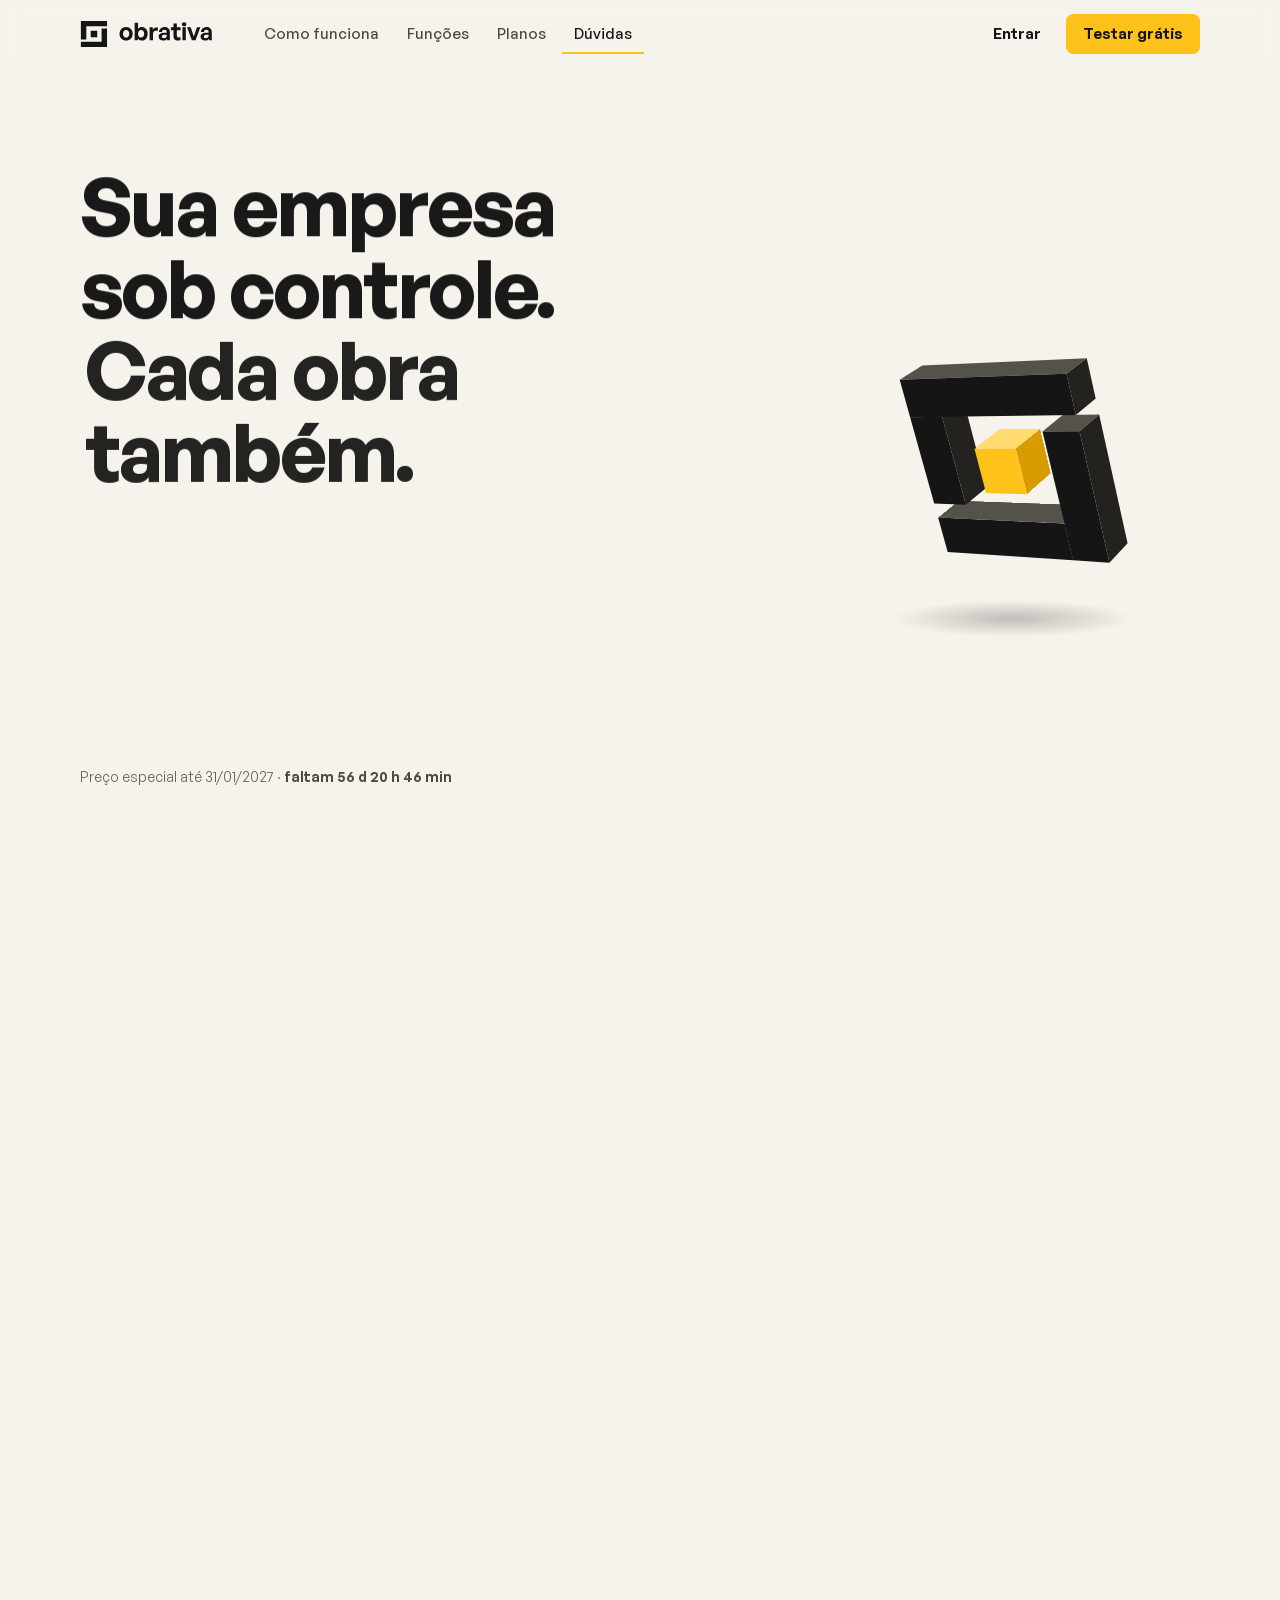
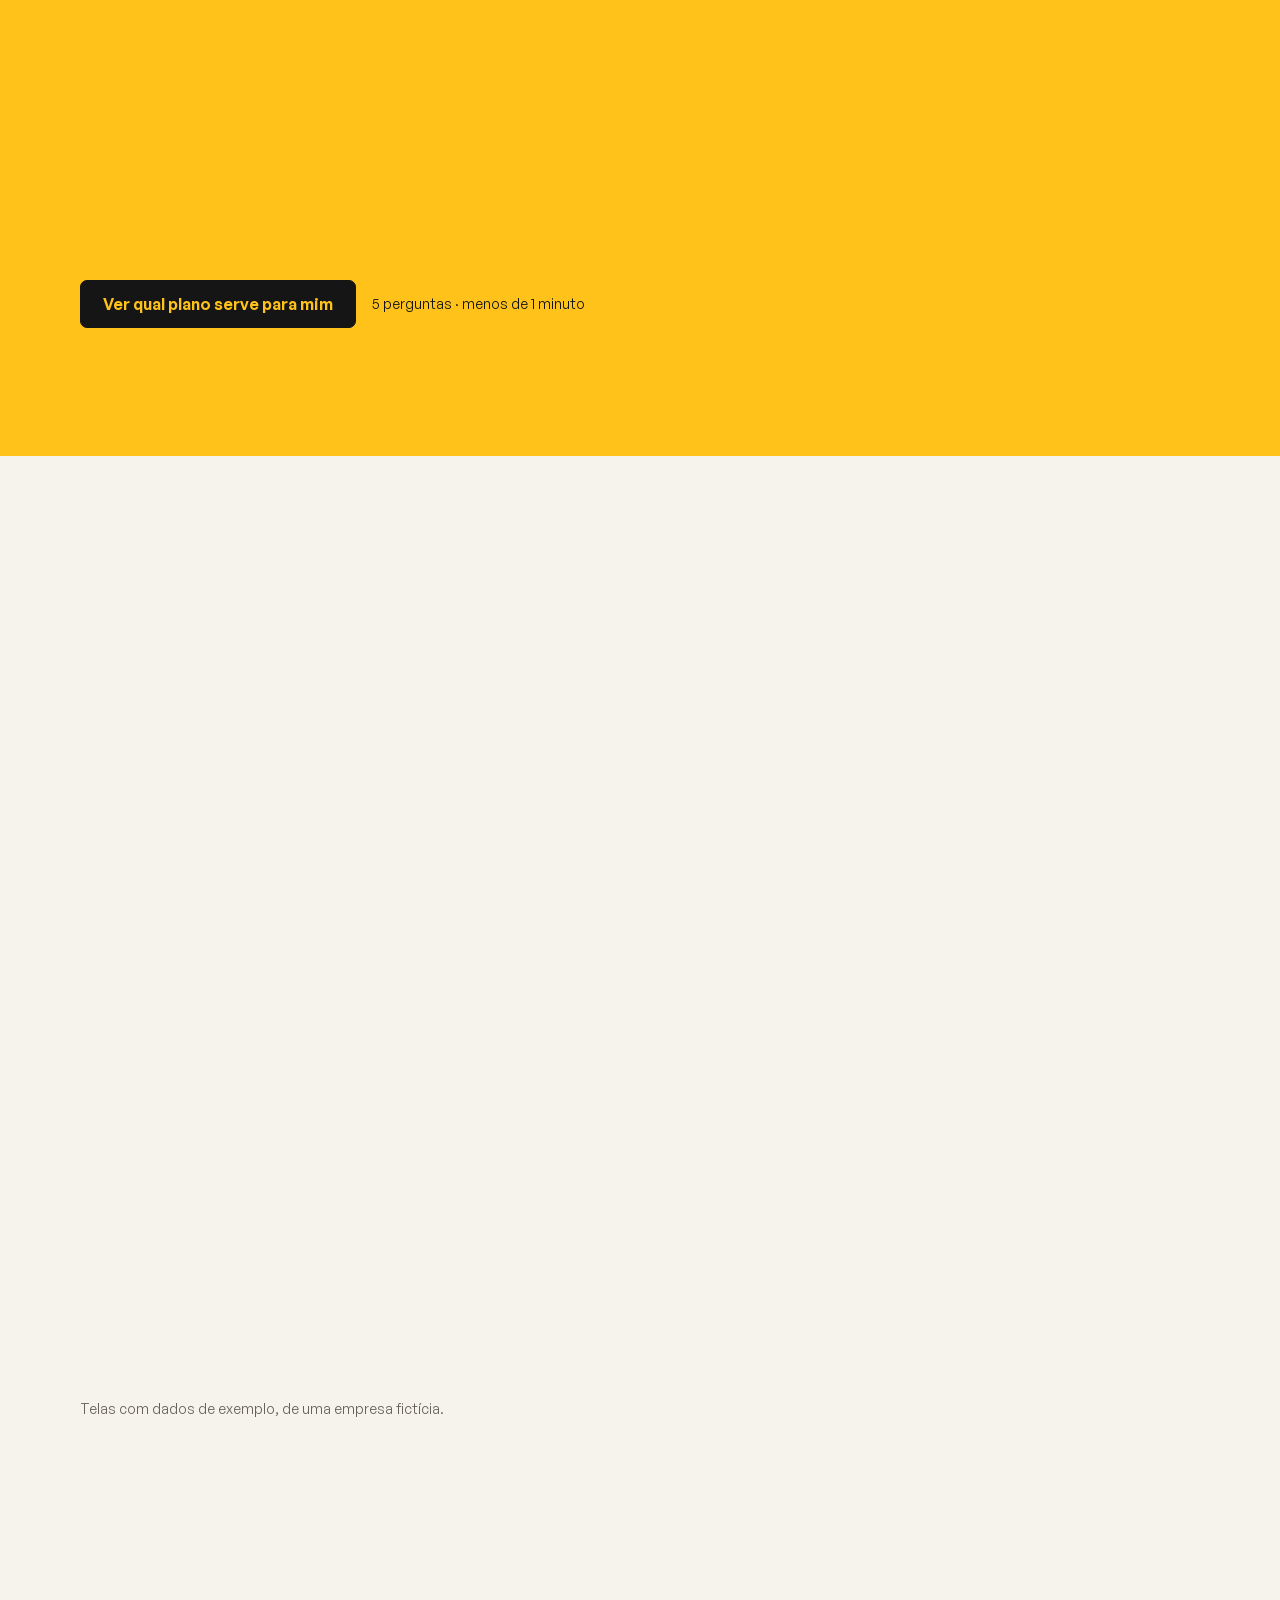
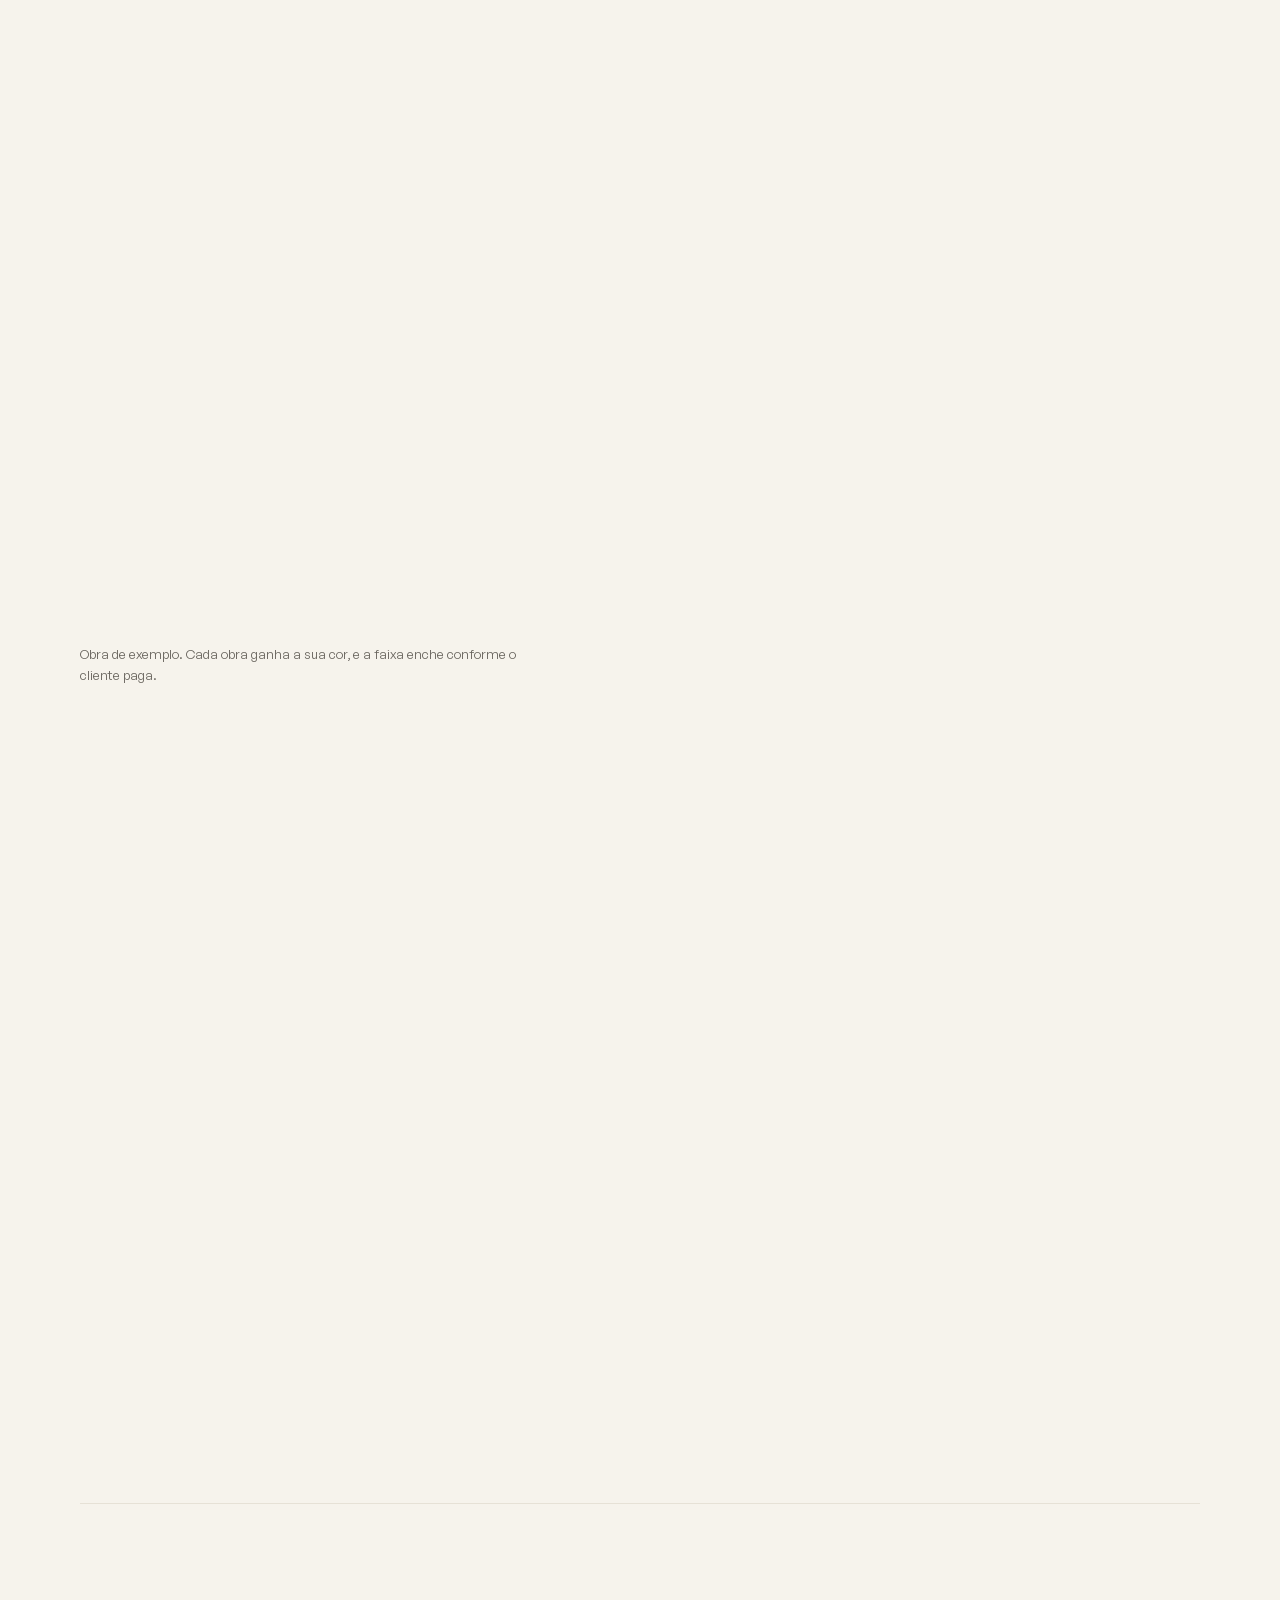
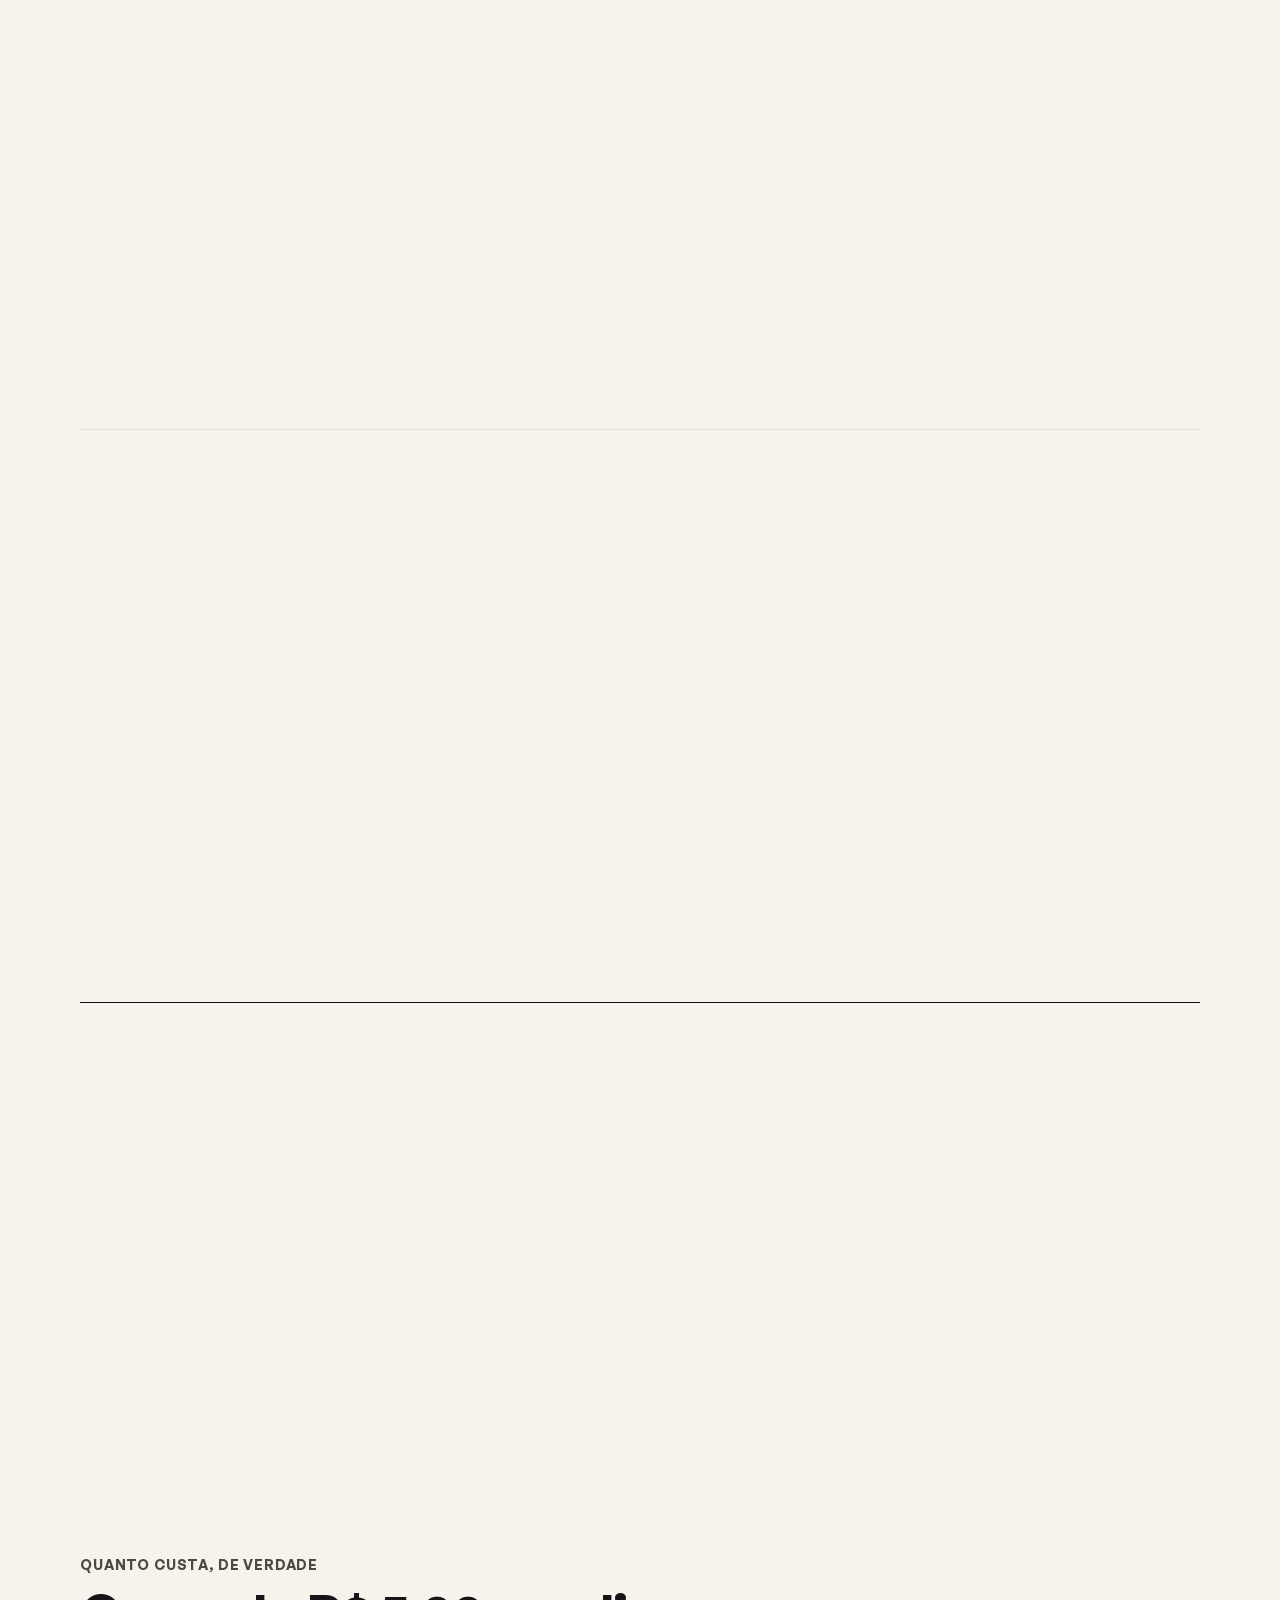
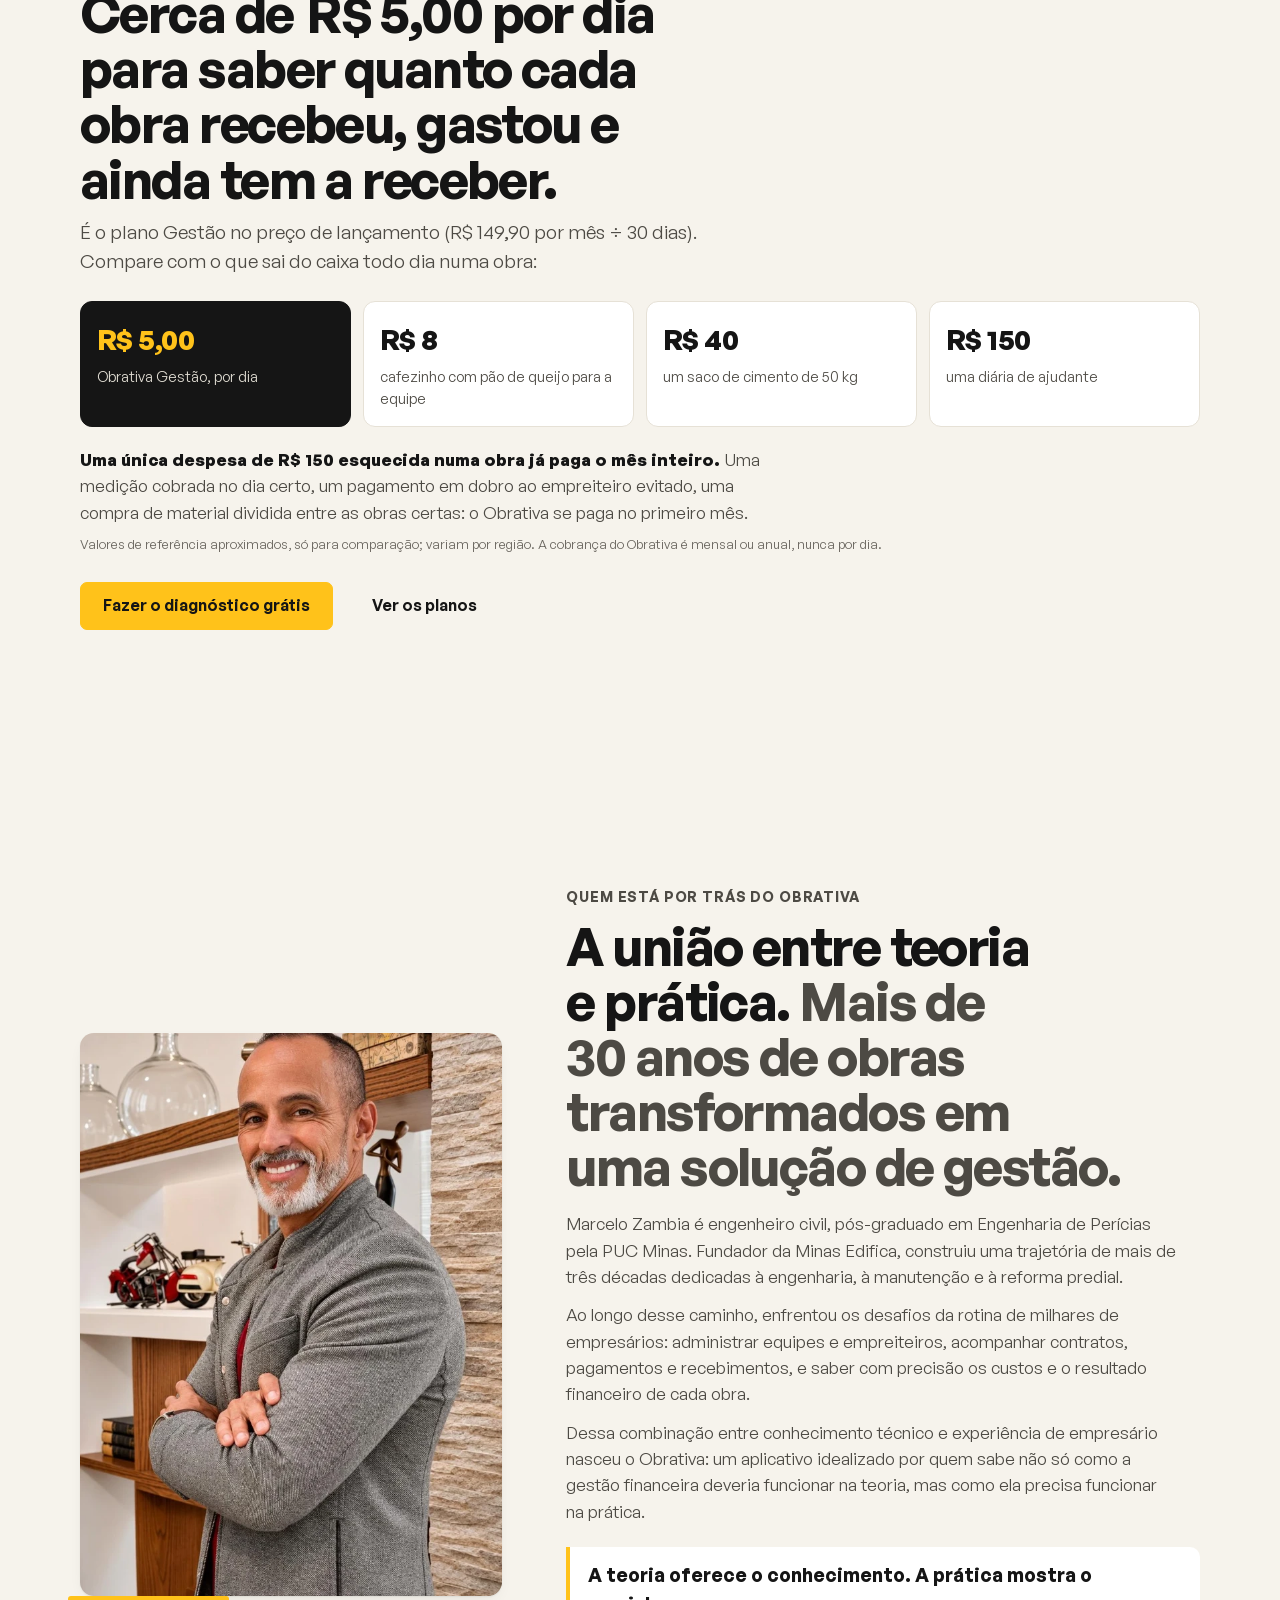
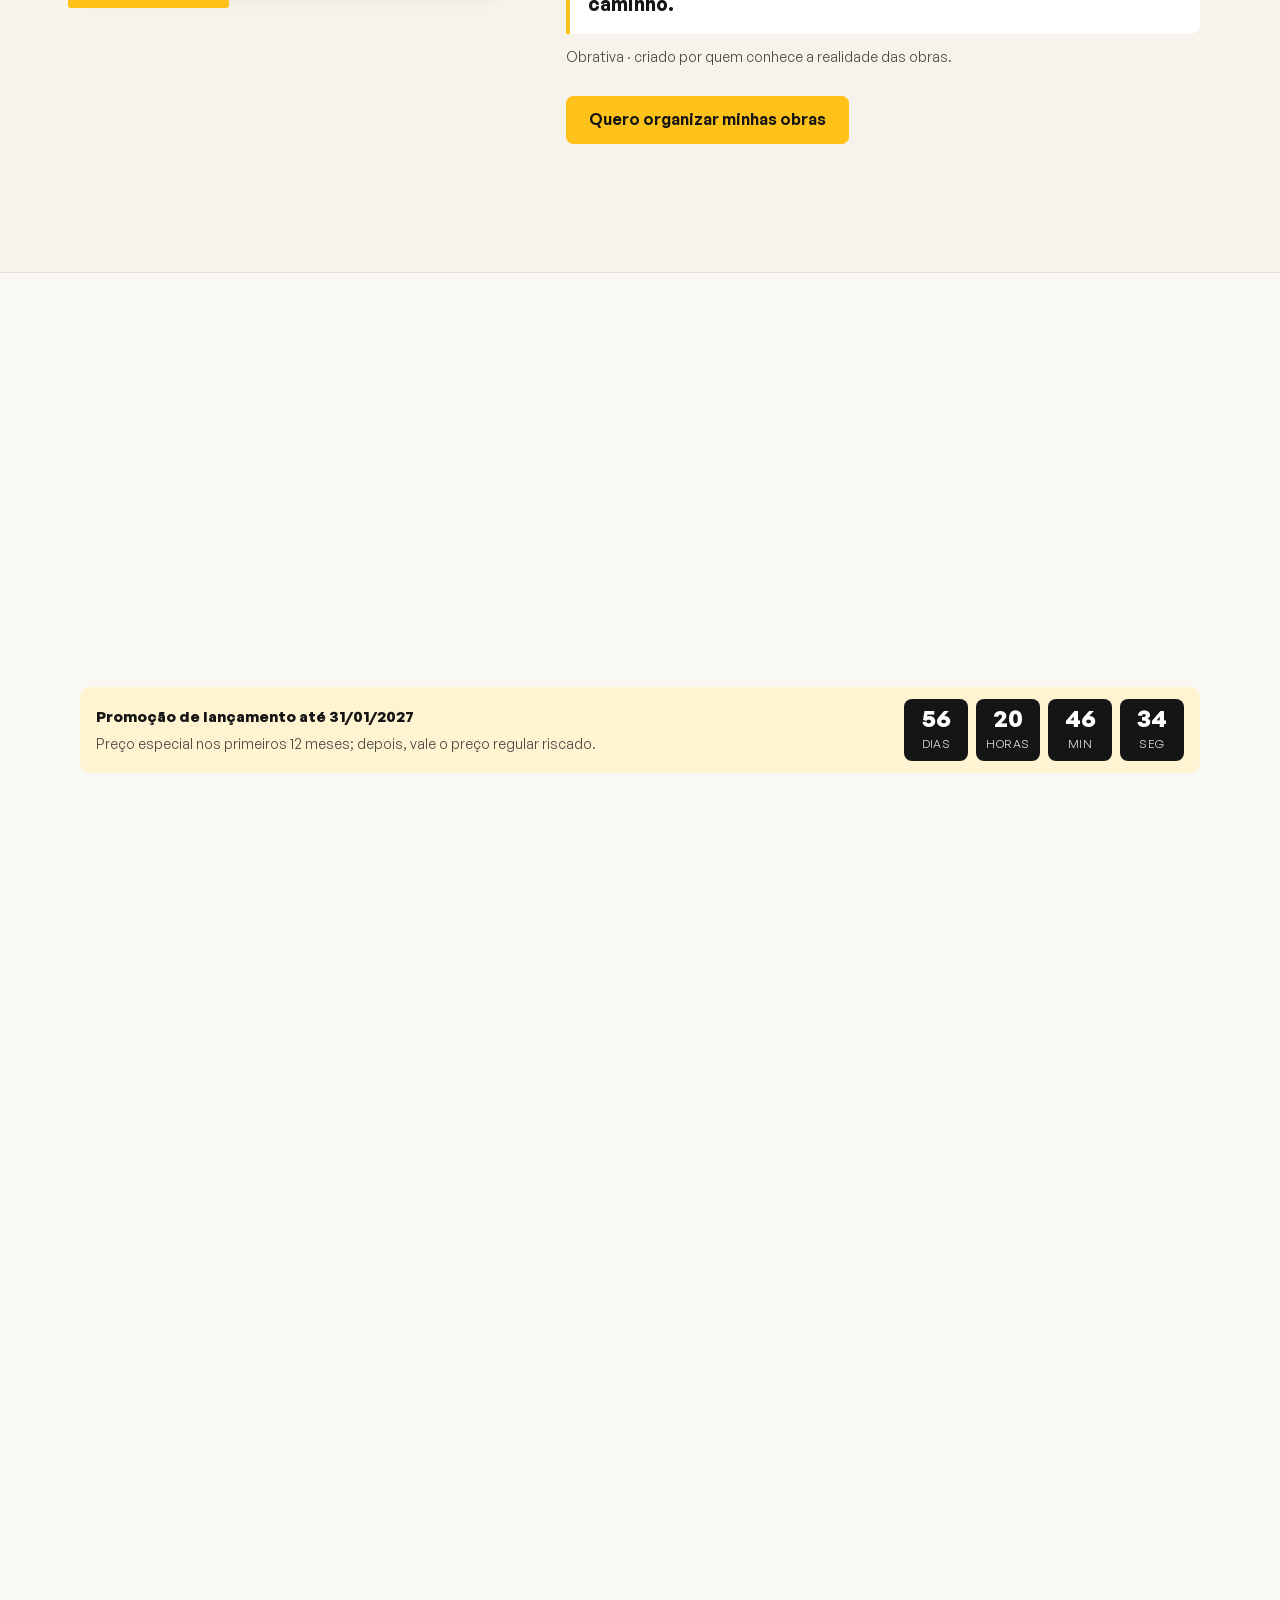
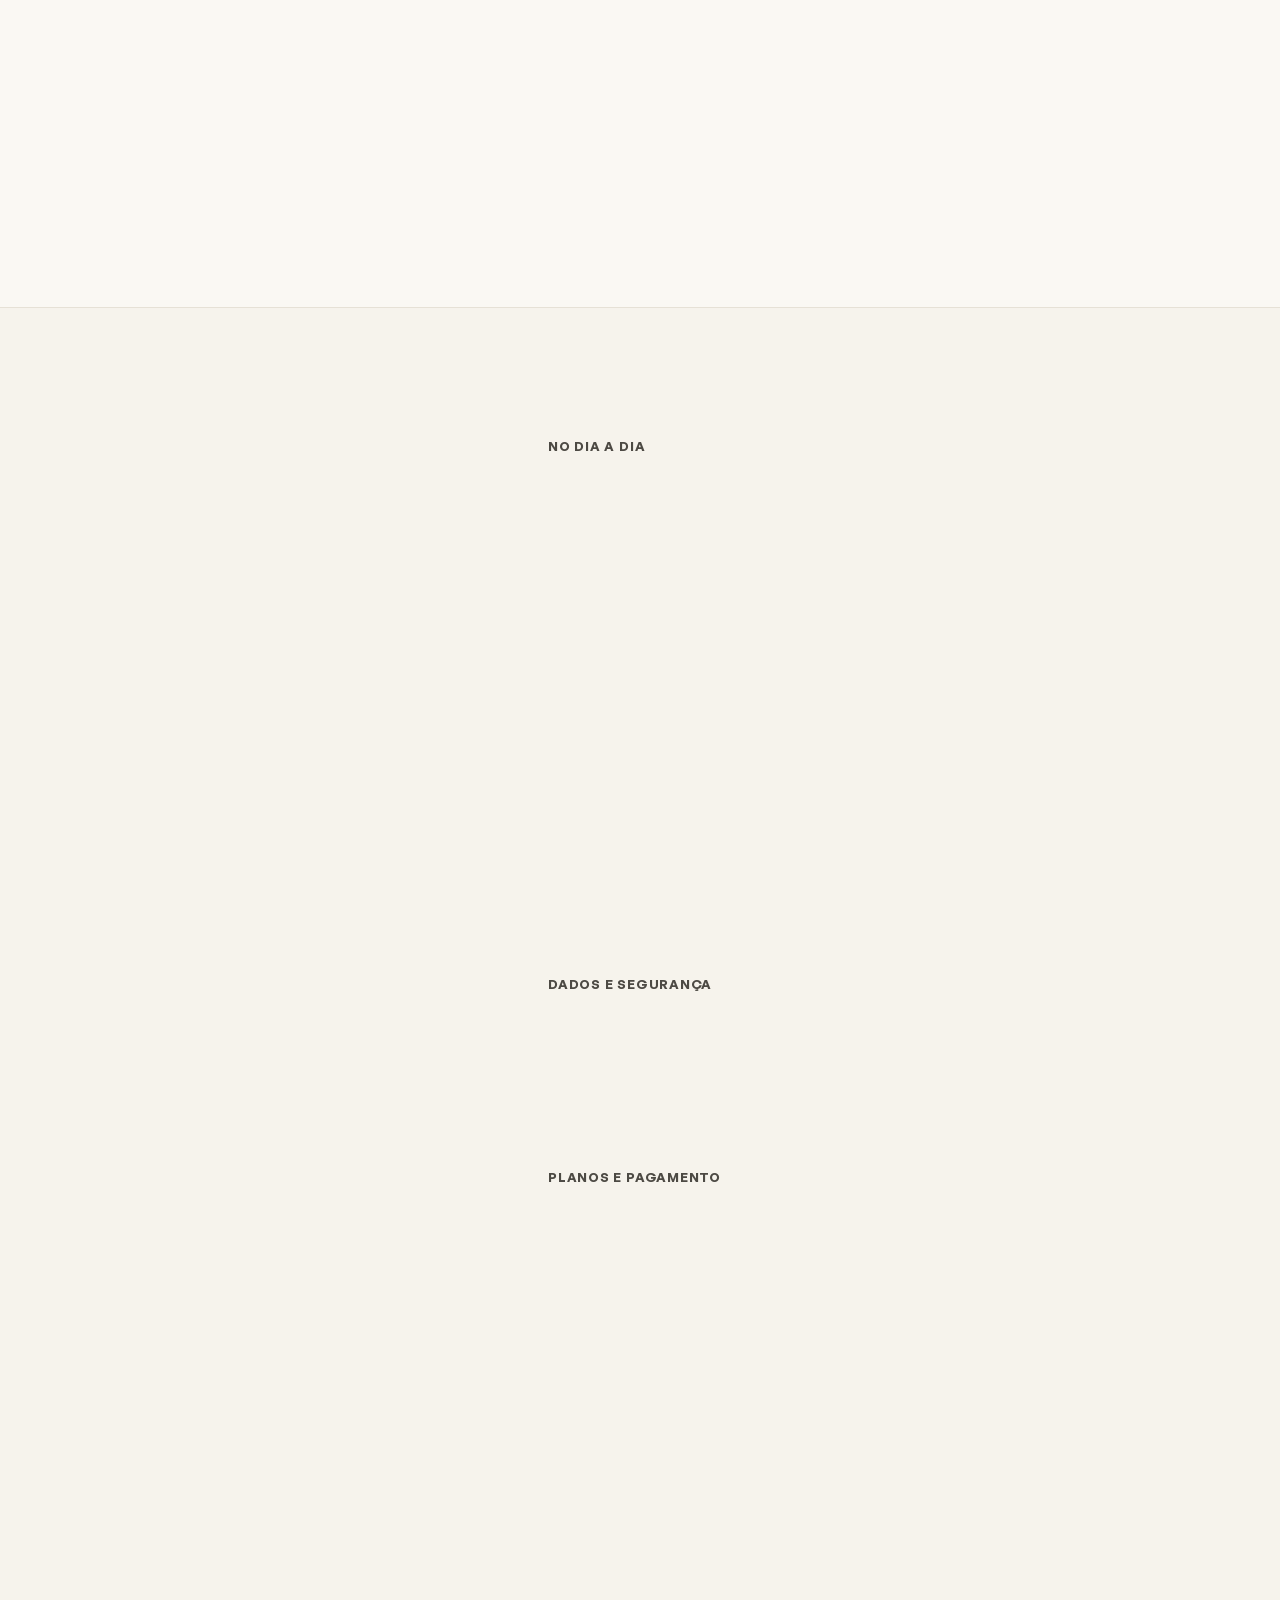
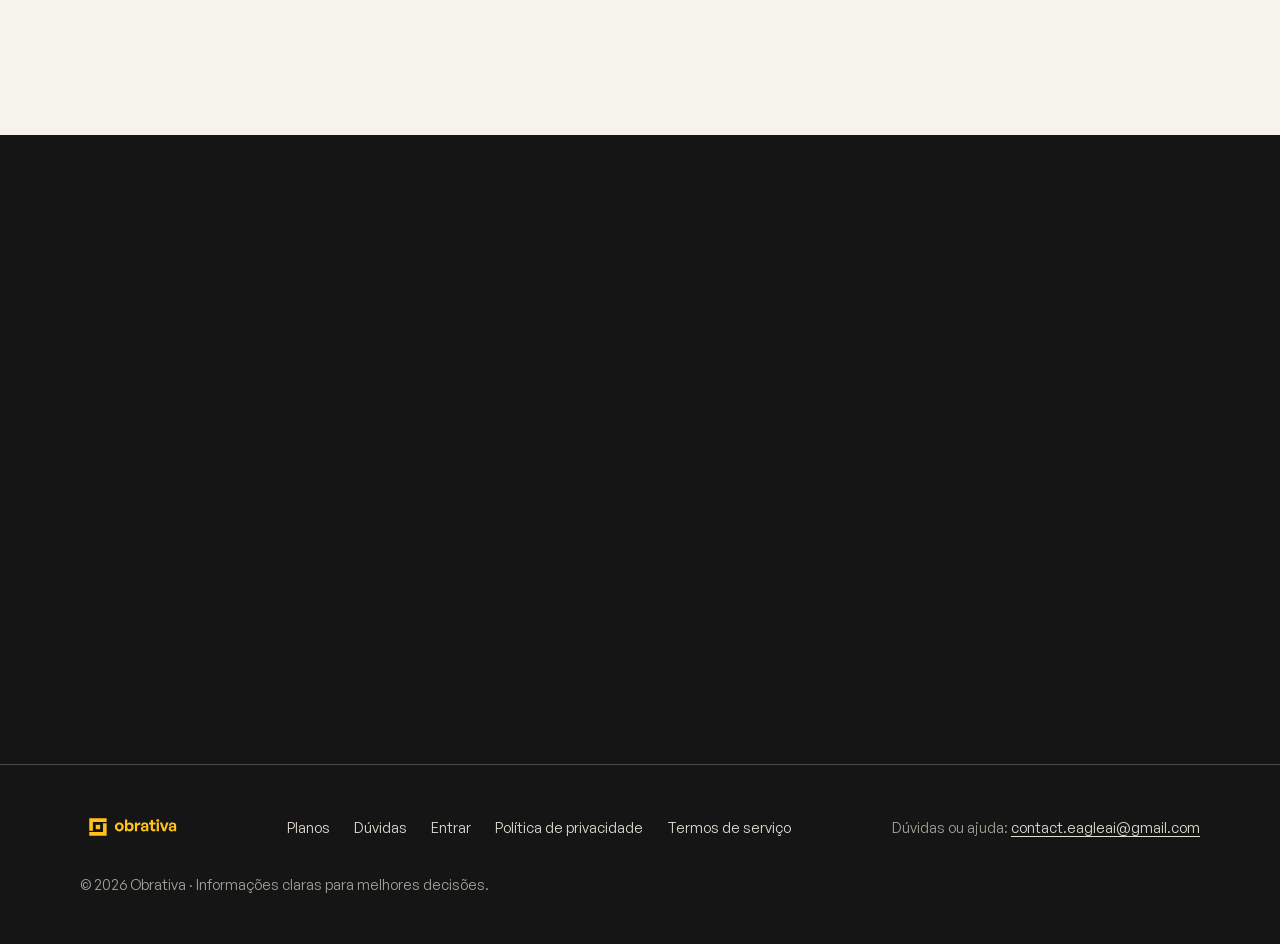
==== commit 26e78436: "Vídeo de lançamento v4 e nova capa na seção do vídeo Co-Authored-By: Claude Opus 5.5 <noreply@anthro" ====
--- a/index.html
+++ b/index.html
@@ -571,9 +571,9 @@
 <section class="secao" id="video" aria-labelledby="t-video">
   <div class="envelope">
     <h2 id="t-video">Veja o Obrativa funcionando.</h2>
-    <p class="lead">Um minuto com as telas de verdade: do lançamento ao resumo de cada obra.</p>
+    <p class="lead">Pouco mais de um minuto com as telas de verdade: do lançamento ao resumo de cada obra.</p>
     <div class="video-caixa" id="video-caixa">
-      <video id="video-demo" src="assets/obrativa-video.mp4" poster="assets/video-capa.webp" preload="none" playsinline width="1600" height="900"></video>
+      <video id="video-demo" src="assets/obrativa-video.mp4?v=4" poster="assets/video-capa.webp?v=4" preload="none" playsinline width="1600" height="900"></video>
       <button class="tocar" type="button" id="tocar" aria-label="Assistir ao vídeo de apresentação, 1 minuto"><span><svg aria-hidden="true" viewBox="0 0 20 20"><use href="#i-play"/></svg> Assistir · 1 min</span></button>
     </div>
     <p class="nota">Telas com dados de exemplo, de uma empresa fictícia.</p>
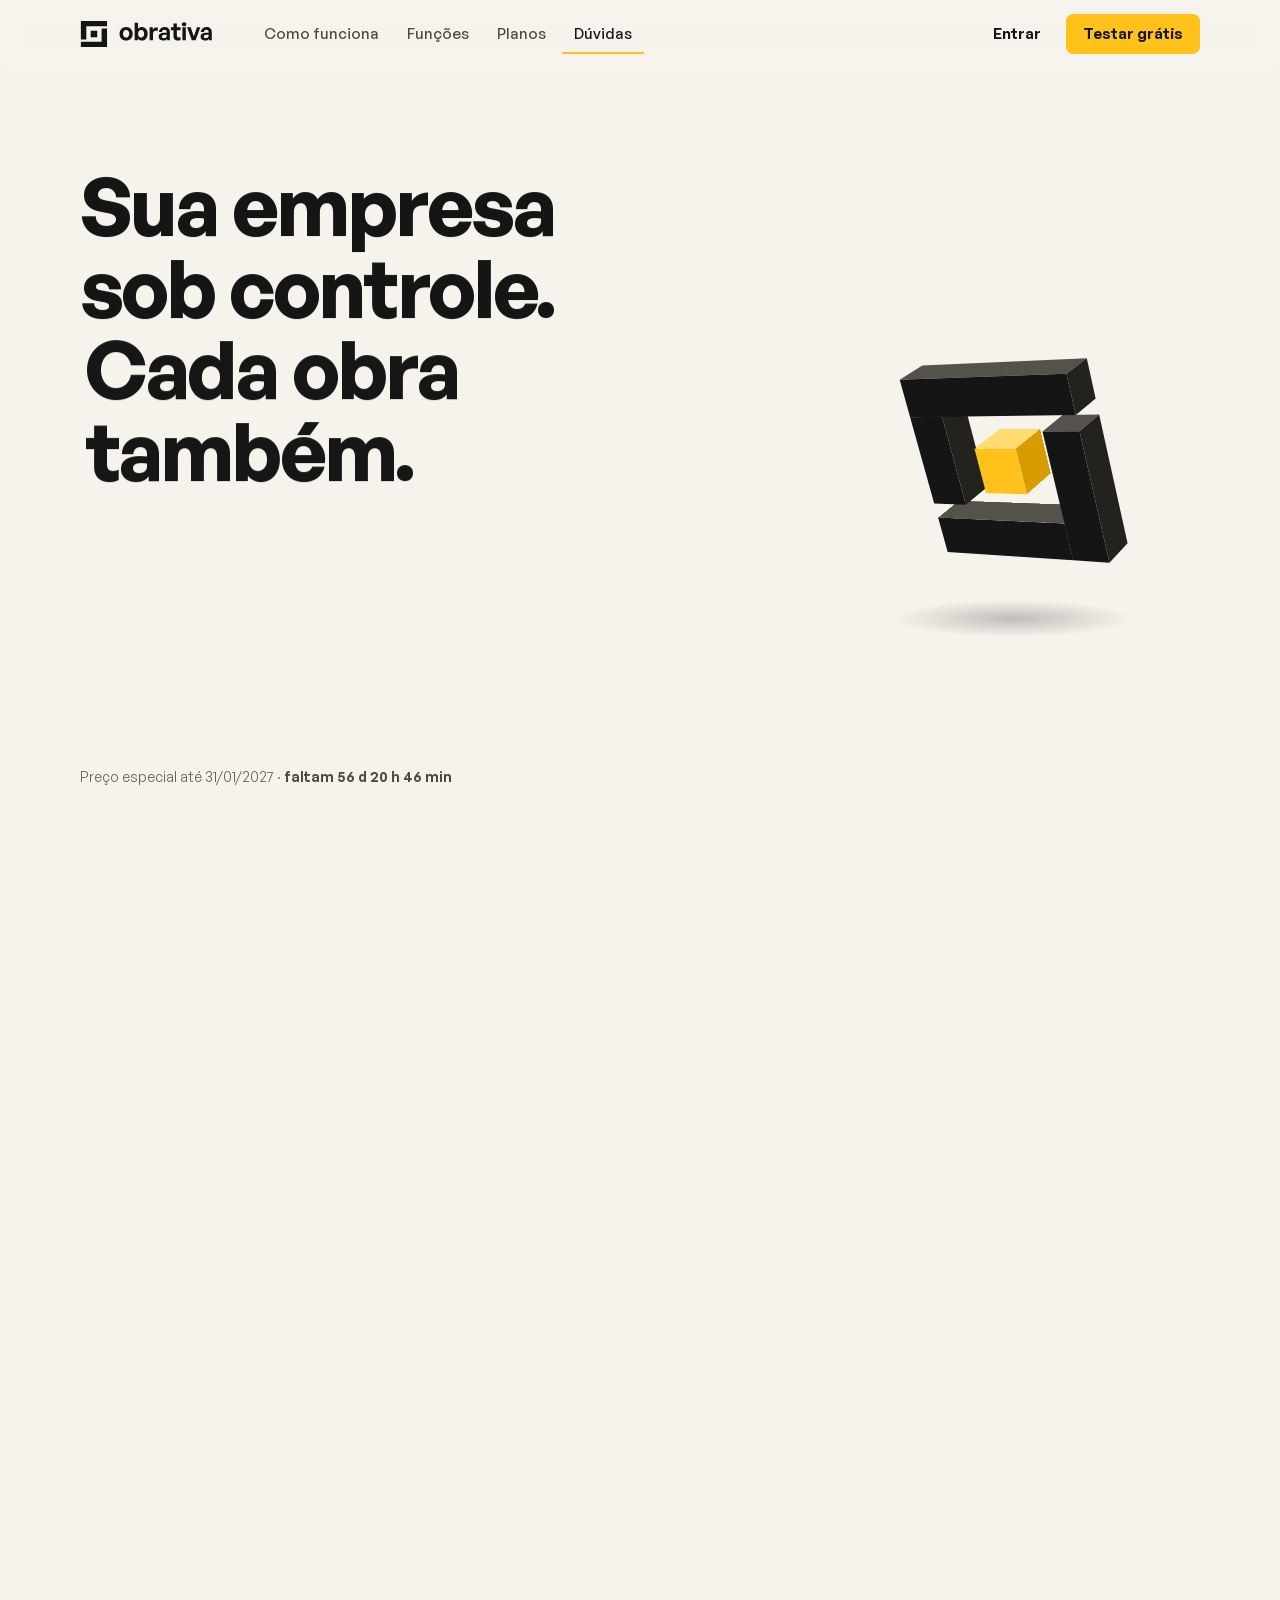
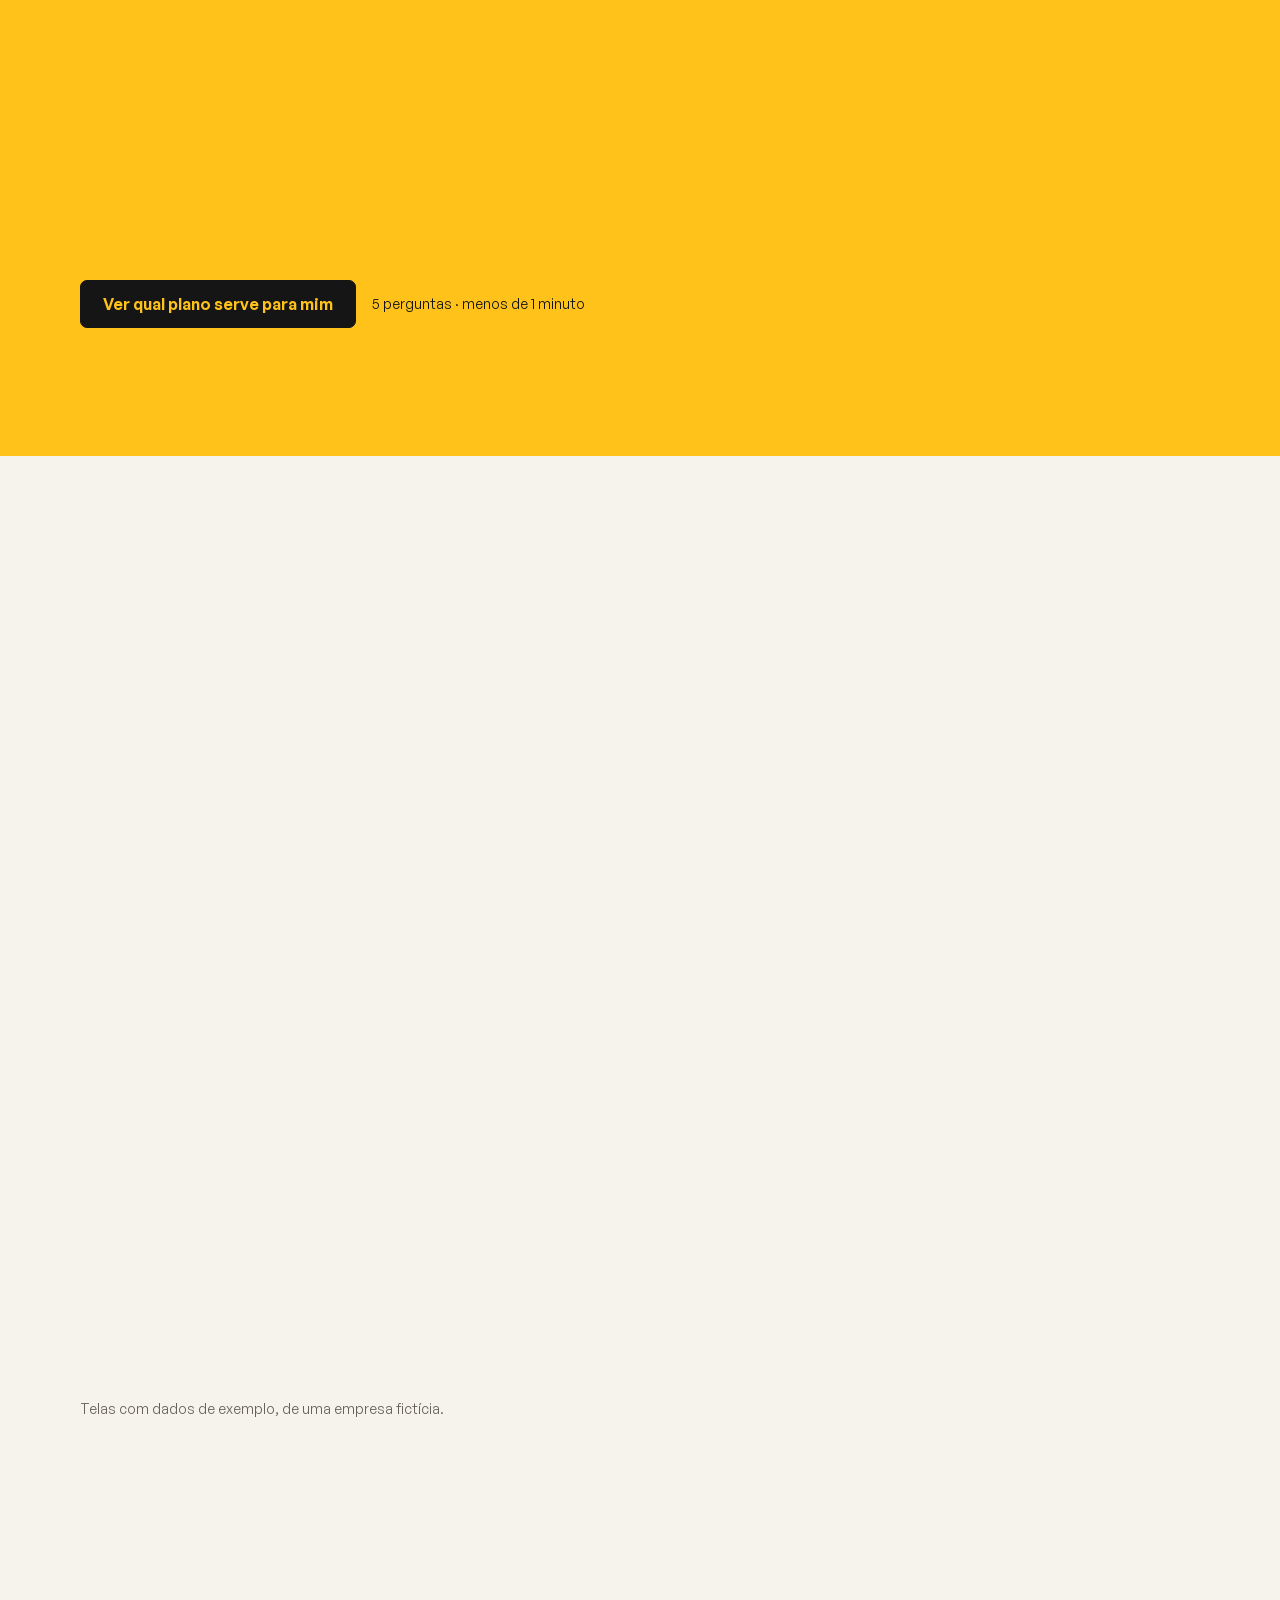
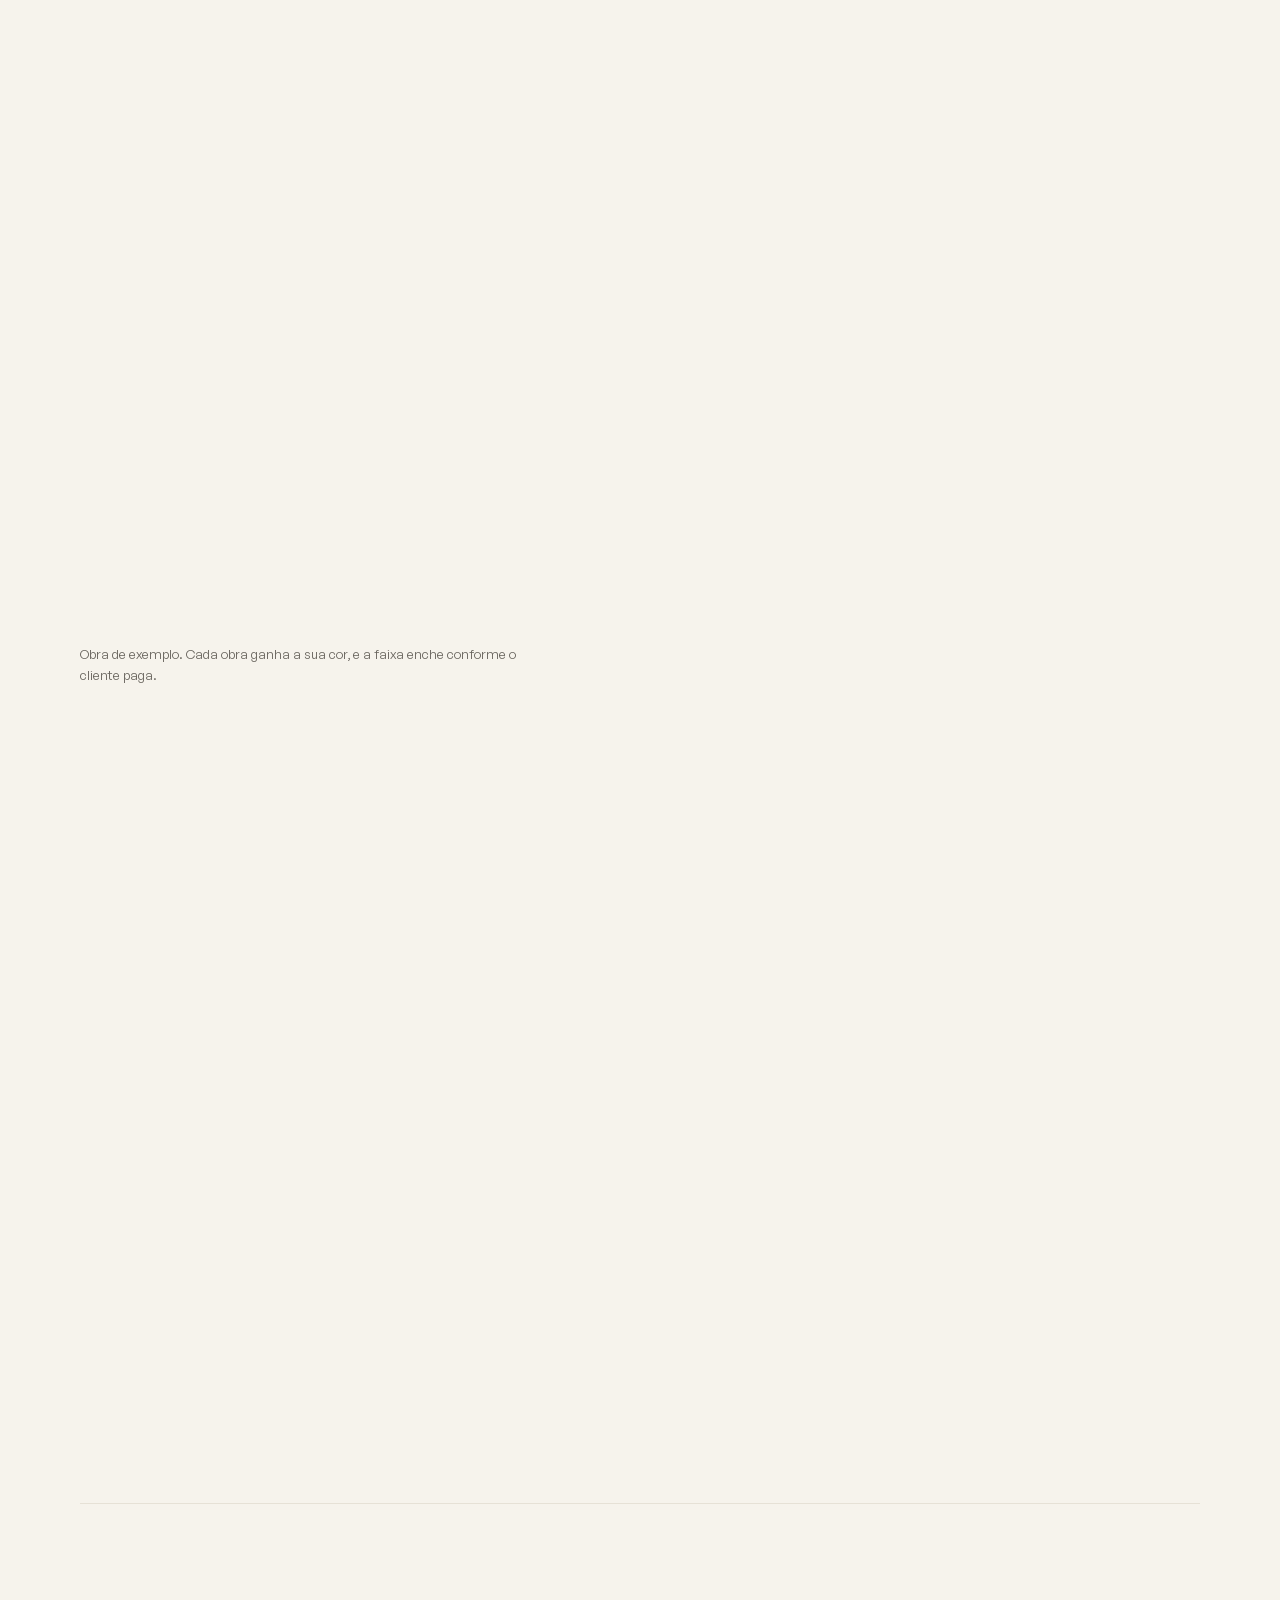
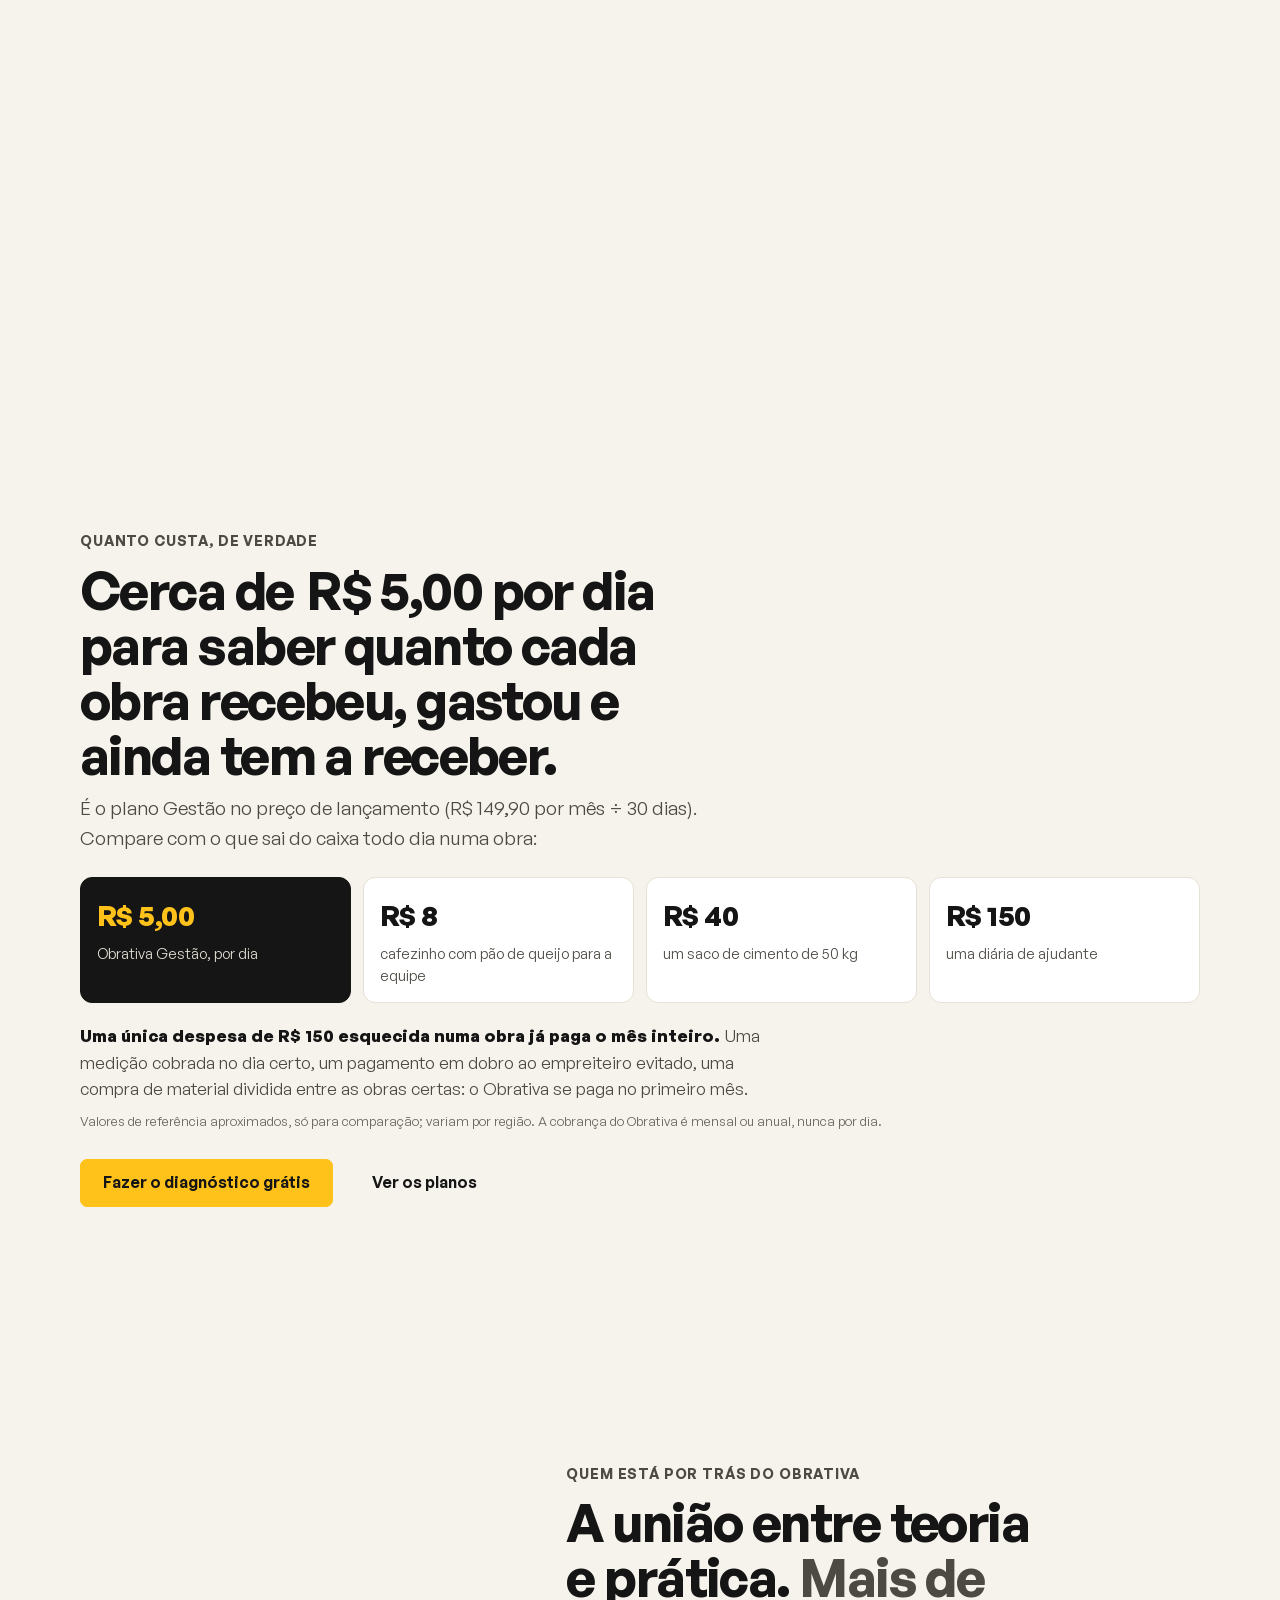
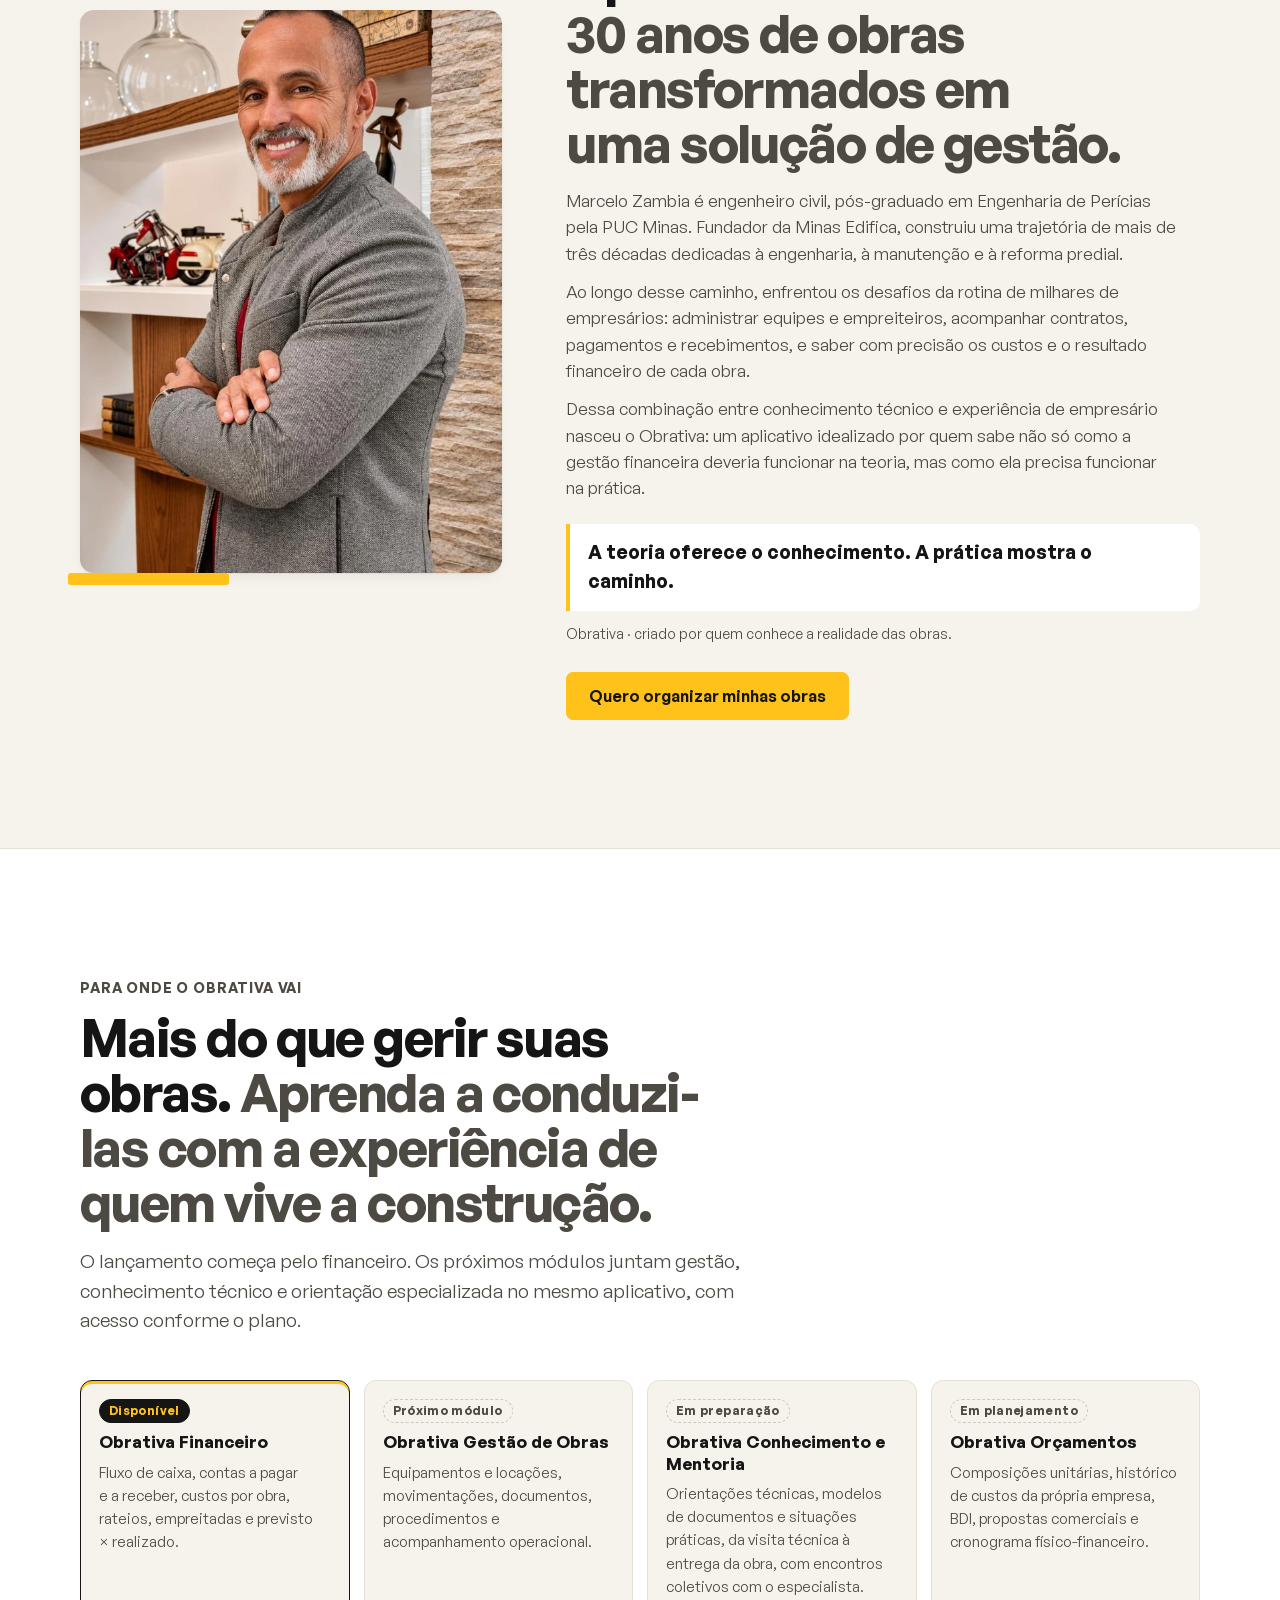
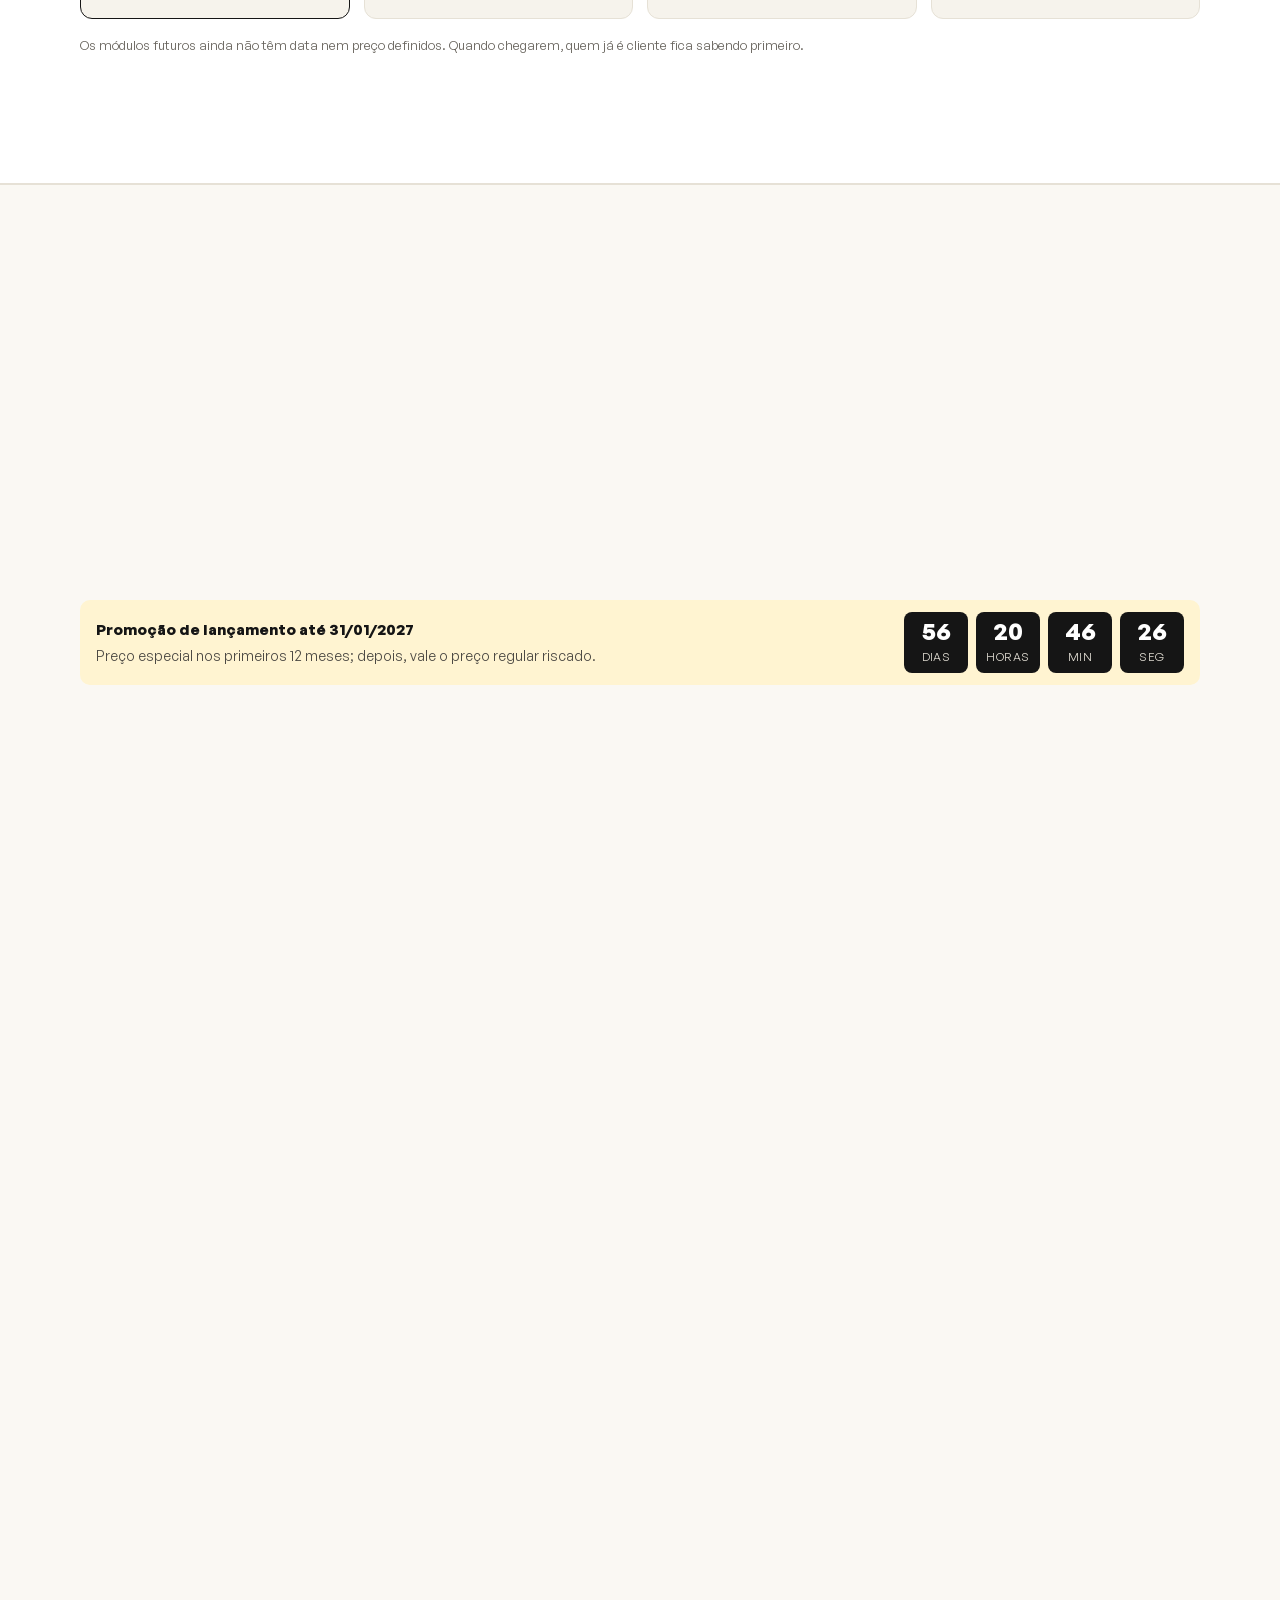
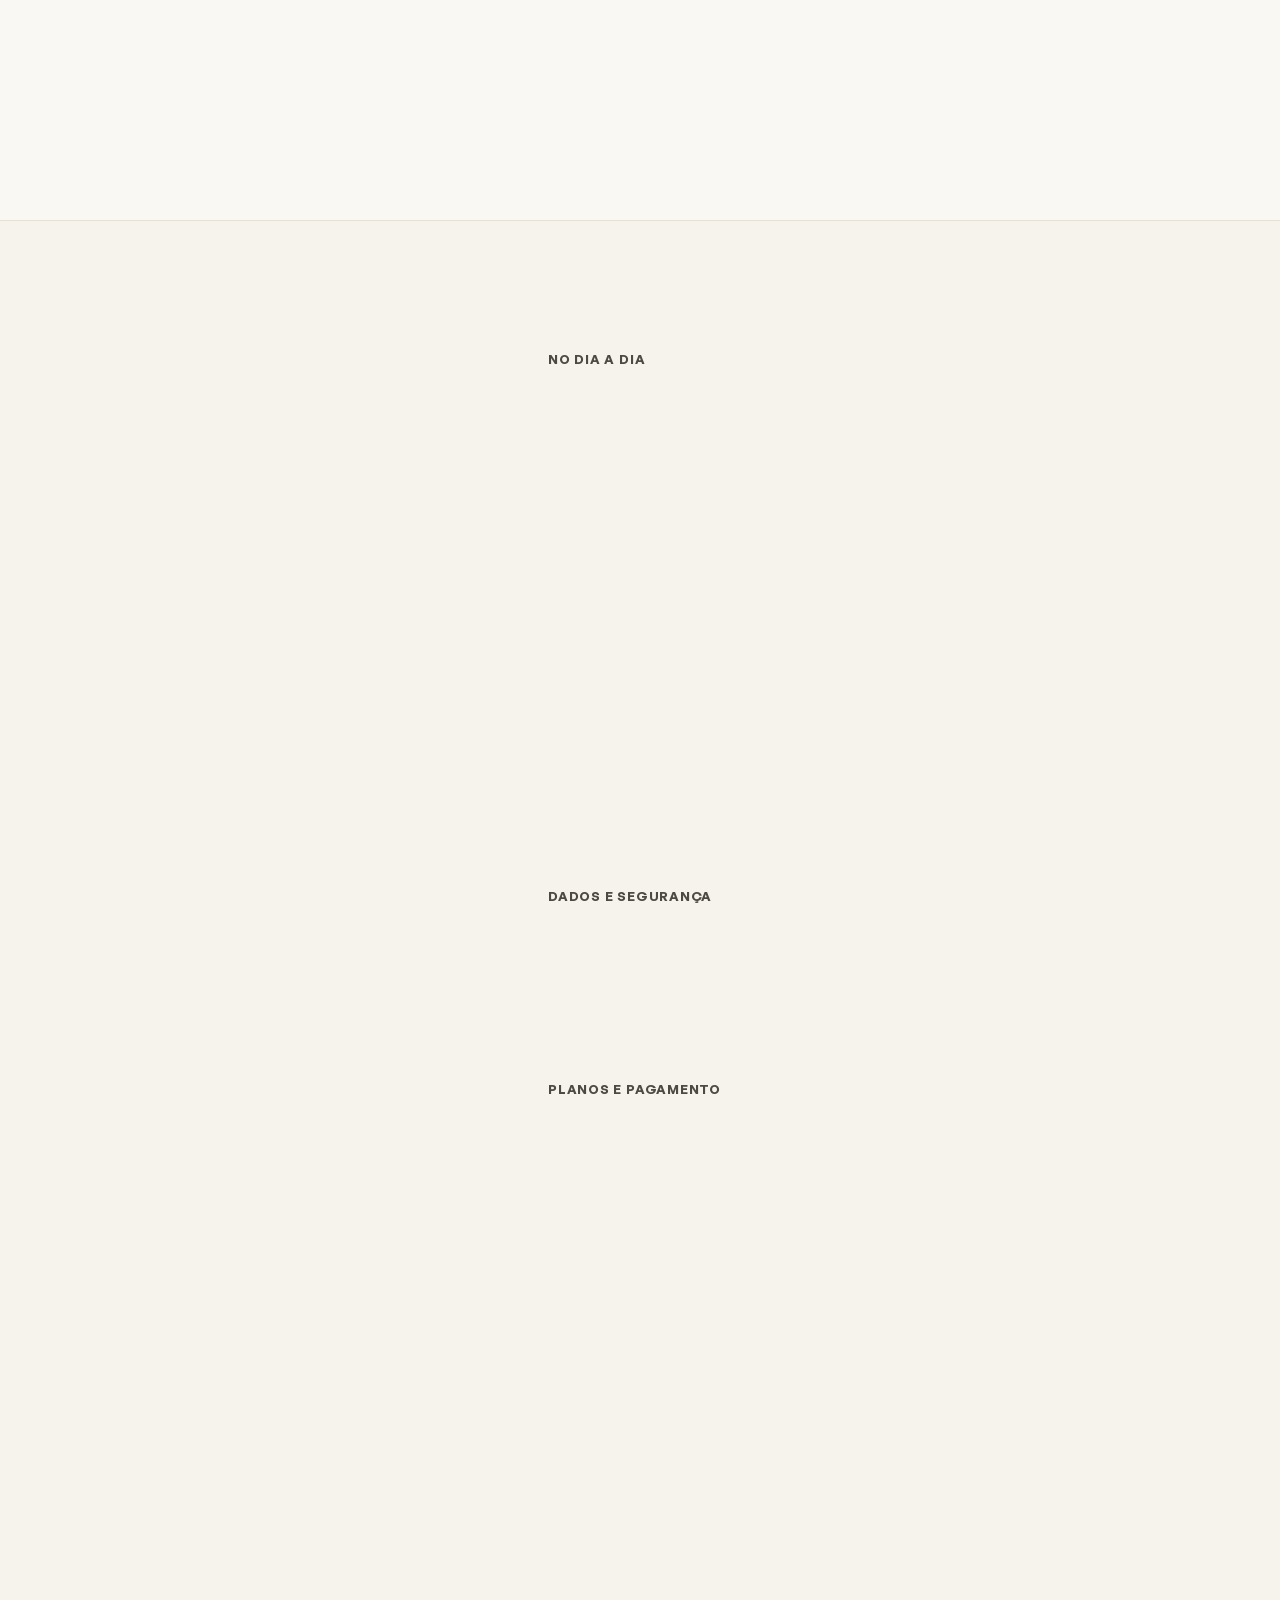
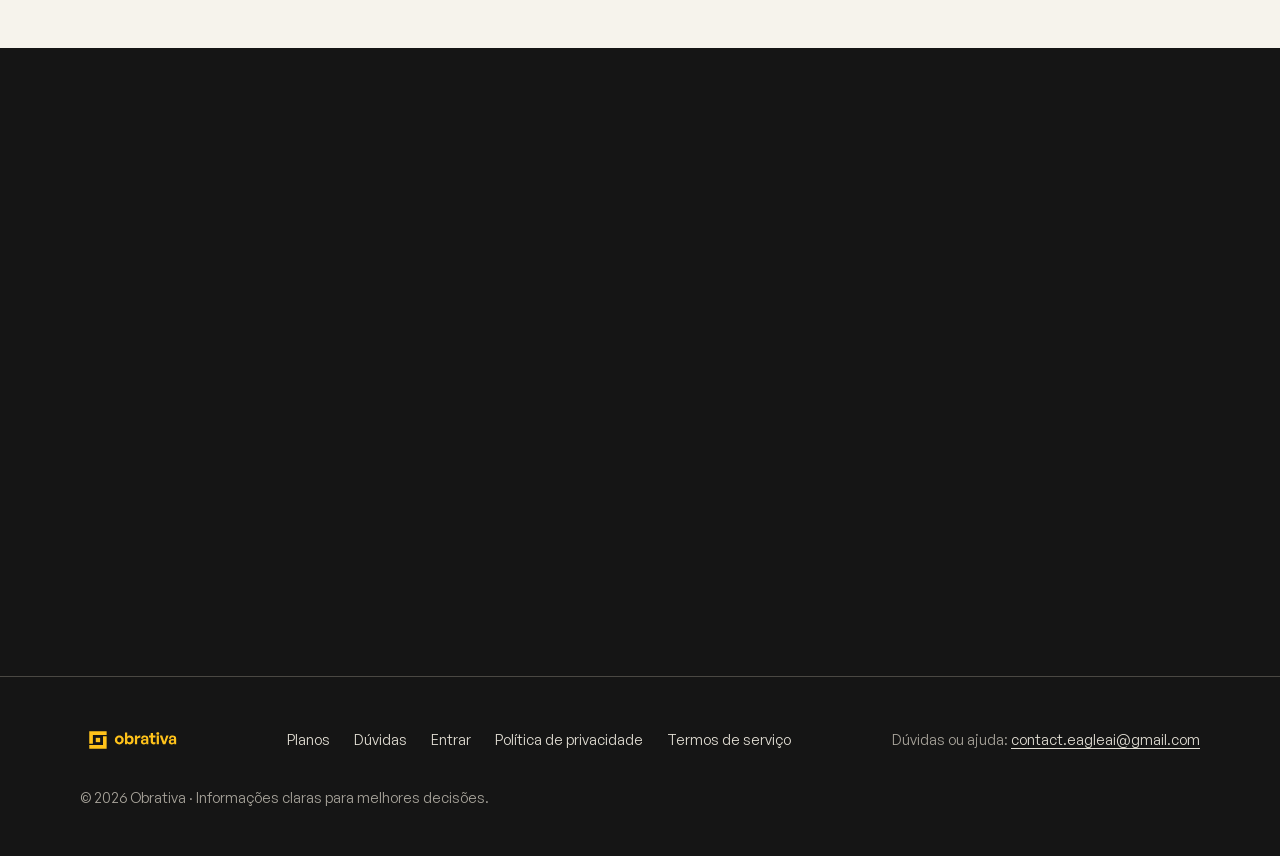
==== commit 36c0cbd2: "Previsto × realizado nas funções e seção da visão de módulos Co-Authored-By: Claude Opus 5.5 <norepl" ====
--- a/index.html
+++ b/index.html
@@ -249,6 +249,20 @@
 .funcao li { display: flex; gap: 10px; font-size: 16px; }
 .funcao li .icone { color: var(--musgo); margin-top: 3px; width: 18px; height: 18px; }
 .plano-tag { display: inline-block; margin-top: 18px; font-size: 13px; font-weight: 600; color: var(--tinta-2); padding: 3px 10px; border: 1px solid var(--filete-forte); border-radius: 999px; background: var(--papel); }
+.visao { background: var(--papel); border-top: 1px solid var(--filete); border-bottom: 1px solid var(--filete); }
+.visao h2 { max-width: 22ch; }
+.visao h2 em { font-style: normal; color: var(--tinta-2); }
+.visao .lead { max-width: 62ch; }
+.modulos { margin-top: clamp(28px, 4vw, 44px); display: grid; grid-template-columns: repeat(4, minmax(0, 1fr)); gap: 14px; }
+.modulo { border: 1px solid var(--filete); border-radius: 12px; padding: 18px 18px 20px; background: var(--cal); display: flex; flex-direction: column; gap: 8px; }
+.modulo b { font-size: 17px; font-weight: 650; line-height: 1.25; }
+.modulo p { margin: 0; font-size: 15px; color: var(--tinta-2); }
+.modulo-selo { align-self: flex-start; font-size: 12px; font-weight: 650; letter-spacing: 0.03em; padding: 2px 9px; border-radius: 999px; border: 1px dashed var(--filete-forte); color: var(--tinta-2); }
+.modulo.atual { border-color: var(--preto); box-shadow: inset 0 3px 0 var(--amarelo); }
+.modulo.atual .modulo-selo { border-style: solid; background: var(--preto); border-color: var(--preto); color: var(--amarelo); }
+.visao .mini { margin-top: 16px; font-size: 13px; color: var(--tinta-3); }
+@media (max-width: 980px) { .modulos { grid-template-columns: repeat(2, minmax(0, 1fr)); } }
+@media (max-width: 560px) { .modulos { grid-template-columns: 1fr; } }
 .mais-funcoes { margin-top: clamp(32px, 4vw, 48px); display: grid; grid-template-columns: repeat(3, 1fr); border-top: 1px solid var(--preto); }
 .mais-funcoes div { padding: 22px 24px 22px 0; border-bottom: 1px solid var(--filete); }
 .mais-funcoes div:not(:nth-child(3n + 1)) { padding-left: 24px; border-left: 1px solid var(--filete); }
@@ -311,7 +325,7 @@
 .fundador-foto { margin: 0; position: relative; }
 .fundador-foto img { display: block; width: 100%; height: auto; aspect-ratio: 630 / 840; object-fit: cover; border-radius: 14px; box-shadow: var(--sombra-painel); }
 .fundador-foto::after { content: ''; position: absolute; left: -12px; bottom: -12px; width: 38%; height: 12px; background: var(--amarelo); border-radius: 3px; }
-.fundador .sobretitulo, .por-dia .sobretitulo { font-size: 14px; font-weight: 650; letter-spacing: 0.06em; text-transform: uppercase; color: var(--tinta-2); margin: 0 0 10px; }
+.fundador .sobretitulo, .por-dia .sobretitulo, .visao .sobretitulo { font-size: 14px; font-weight: 650; letter-spacing: 0.06em; text-transform: uppercase; color: var(--tinta-2); margin: 0 0 10px; }
 .fundador h2 { margin: 0 0 18px; }
 .fundador h2 em { font-style: normal; color: var(--tinta-2); }
 .fundador-texto > p { color: var(--tinta-2); max-width: 62ch; }
@@ -658,6 +672,20 @@
       <figure class="tela" style="margin:0"><picture><source media="(max-width: 760px)" srcset="assets/tela-pagar-movel.webp" width="750" height="938"><img src="assets/tela-pagar.webp" width="1600" height="1000" loading="lazy" alt="A pagar no Obrativa: total em aberto, o que já venceu e o que vence nos próximos 30 dias."></picture></figure>
     </article>
 
+    <article class="funcao inverte">
+      <div class="texto">
+        <h3>Quanto ainda posso gastar nesta obra?</h3>
+        <p>Defina no contrato o máximo para materiais, mão de obra e outras despesas. O app soma sozinho o que já foi pago, com rateios e encargos, e avisa antes de passar do limite. A margem planejada fica à vista do começo ao fim.</p>
+        <ul>
+          <li><svg class="icone" aria-hidden="true"><use href="#i-check"/></svg>Avisos em 80% e 90% do limite, sem bloquear nenhum pagamento</li>
+          <li><svg class="icone" aria-hidden="true"><use href="#i-check"/></svg>Aditivo mudou o contrato? Mantém ou revisa os percentuais, com o histórico guardado</li>
+          <li><svg class="icone" aria-hidden="true"><use href="#i-check"/></svg>Obras concluídas viram referência: o app sugere os percentuais das próximas</li>
+        </ul>
+        <span class="plano-tag">No Gestão e no Completo</span>
+      </div>
+      <figure class="tela" style="margin:0"><picture><source media="(max-width: 760px)" srcset="assets/tela-margem-movel.webp" width="750" height="938"><img src="assets/tela-margem.webp" width="1600" height="1000" loading="lazy" alt="Previsto × realizado no Obrativa: limite de materiais, mão de obra e outras despesas, quanto já foi gasto, uso de cada limite e a margem planejada."></picture></figure>
+    </article>
+
     <div class="mais-funcoes">
       <div><b>Extrato do banco importado</b><span>OFX, CSV ou PDF, como o banco entrega. O app sugere favorecido e categoria pelo que você já lançou; você confere antes de gravar.</span></div>
       <div><b>Aditivos de contrato</b><span>O valor da obra se atualiza; o que já foi recebido não muda.</span></div>
@@ -701,6 +729,21 @@
       <p class="fundador-assinatura">Obrativa · criado por quem conhece a realidade das obras.</p>
       <div class="cta-linha"><a class="btn prim" href="diagnostico.html">Quero organizar minhas obras</a></div>
     </div>
+  </div>
+</section>
+
+<section class="secao visao" id="visao" aria-labelledby="t-visao">
+  <div class="envelope">
+    <p class="sobretitulo">Para onde o Obrativa vai</p>
+    <h2 id="t-visao">Mais do que gerir suas obras. <em>Aprenda a conduzi-las com a experiência de quem vive a construção.</em></h2>
+    <p class="lead">O lançamento começa pelo financeiro. Os próximos módulos juntam gestão, conhecimento técnico e orientação especializada no mesmo aplicativo, com acesso conforme o plano.</p>
+    <div class="modulos">
+      <div class="modulo atual"><span class="modulo-selo">Disponível</span><b>Obrativa Financeiro</b><p>Fluxo de caixa, contas a pagar e a receber, custos por obra, rateios, empreitadas e previsto × realizado.</p></div>
+      <div class="modulo"><span class="modulo-selo">Próximo módulo</span><b>Obrativa Gestão de Obras</b><p>Equipamentos e locações, movimentações, documentos, procedimentos e acompanhamento operacional.</p></div>
+      <div class="modulo"><span class="modulo-selo">Em preparação</span><b>Obrativa Conhecimento e Mentoria</b><p>Orientações técnicas, modelos de documentos e situações práticas, da visita técnica à entrega da obra, com encontros coletivos com o especialista.</p></div>
+      <div class="modulo"><span class="modulo-selo">Em planejamento</span><b>Obrativa Orçamentos</b><p>Composições unitárias, histórico de custos da própria empresa, BDI, propostas comerciais e cronograma físico-financeiro.</p></div>
+    </div>
+    <p class="mini">Os módulos futuros ainda não têm data nem preço definidos. Quando chegarem, quem já é cliente fica sabendo primeiro.</p>
   </div>
 </section>
 
